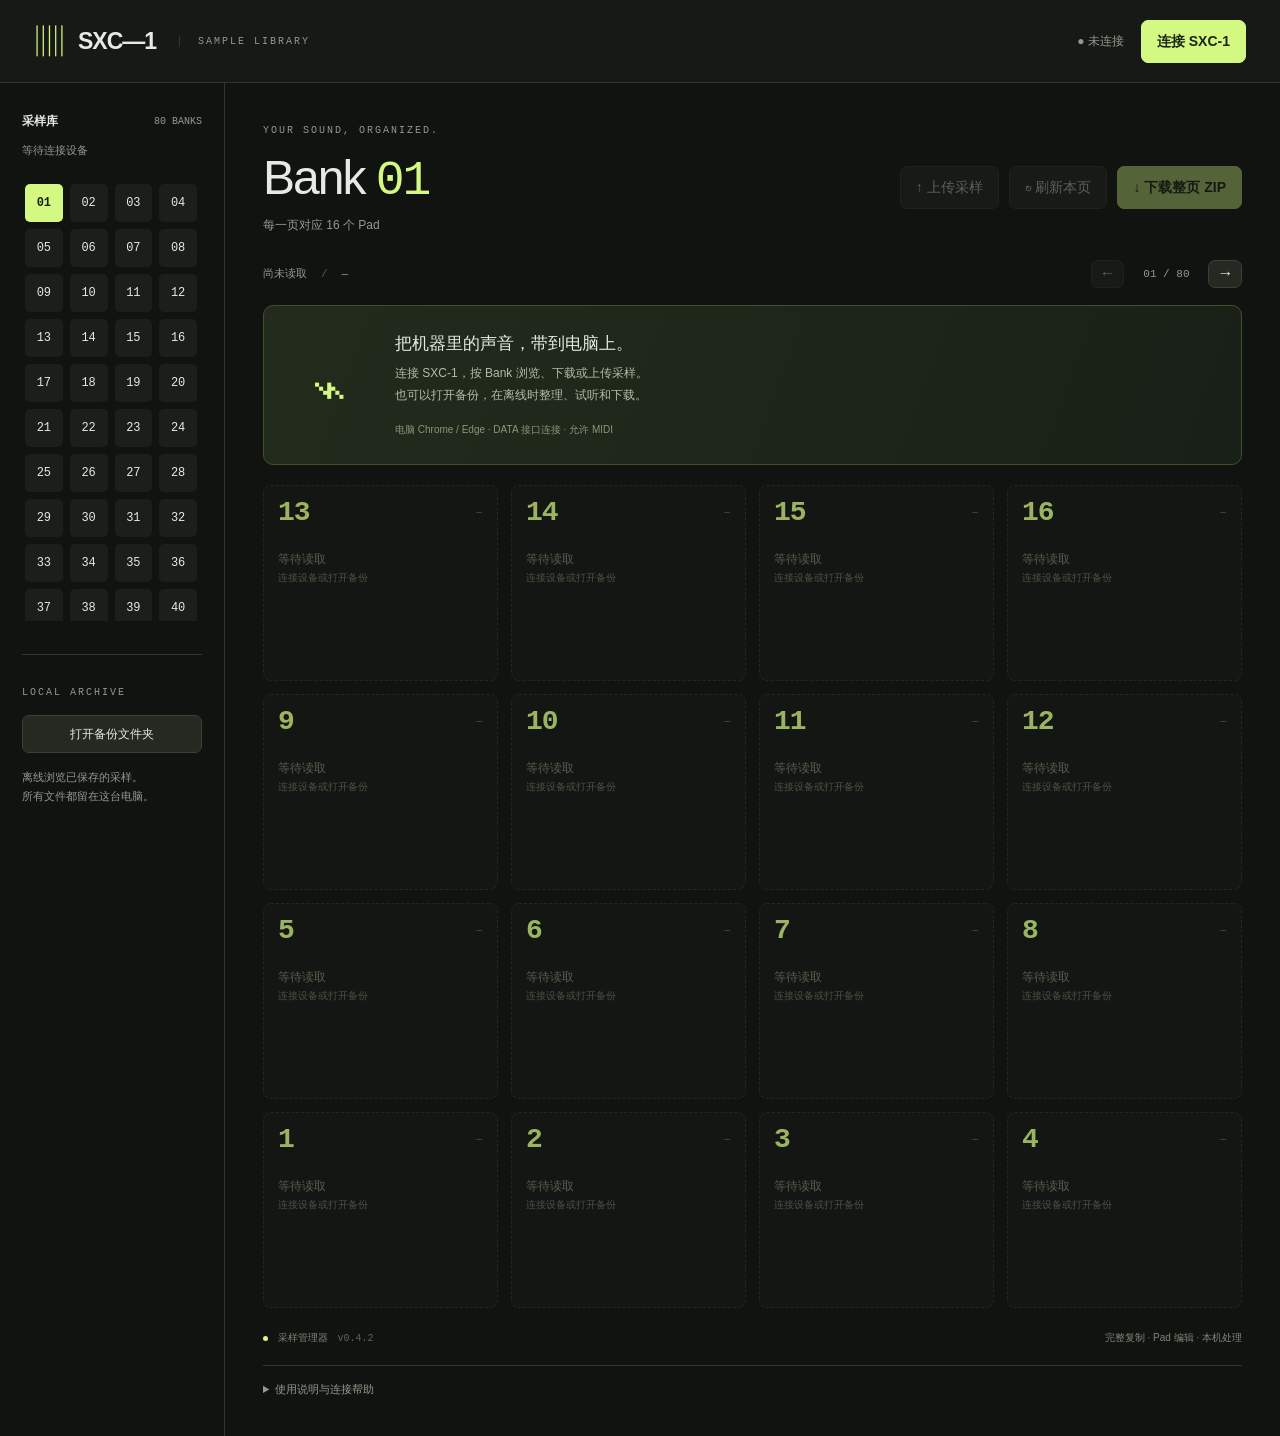
==== index.html @ 02bd3e37 "Publish pad display improvements v0.4.2" ====
<!doctype html>
<html lang="zh-CN">
<head><meta charset="utf-8"><meta name="viewport" content="width=device-width, initial-scale=1"><meta name="color-scheme" content="dark"><meta name="description" content="SXC-1 非官方网页采样管理器：浏览、下载、上传、复制采样与编辑 Pad 设置，通过 USB 直接连接，本机处理音频。"><title>SXC-1 · 采样管理器</title>
<style>:root{--bg:#111311;--panel:#1a1d19;--line:#30362d;--text:#e7eae2;--muted:#929b8b;--accent:#d4f983;--mono:ui-monospace,SFMono-Regular,Menlo,monospace}*{box-sizing:border-box}body{margin:0;background:var(--bg);color:var(--text);font:14px/1.5 -apple-system,BlinkMacSystemFont,"Helvetica Neue","PingFang SC",sans-serif}button{font:inherit;background:#242922;color:var(--text);border:1px solid #394132;border-radius:7px;padding:10px 15px;cursor:pointer;white-space:nowrap;transition:background .15s,border-color .15s}button:hover:not(:disabled){background:#343d2d;border-color:#7d9366}button:disabled{opacity:.35;cursor:not-allowed}button:focus-visible,summary:focus-visible{outline:2px solid var(--accent);outline-offset:4px}.primary{background:var(--accent);border-color:var(--accent);color:#1b2513;font-weight:650}.primary:hover:not(:disabled){background:#e1ffad;border-color:#e1ffad}[hidden]{display:none!important}.topbar{height:83px;display:flex;align-items:center;justify-content:space-between;padding:0 34px;border-bottom:1px solid var(--line);background:#161915}.brand{display:flex;gap:13px;align-items:center}.brand strong{font-size:23px;letter-spacing:-1px}.logo{color:var(--accent);font-size:31px;line-height:1}.brand-sub{font:10px var(--mono);letter-spacing:2px;color:var(--muted);border-left:1px solid var(--line);padding-left:18px;margin-left:10px}.top-actions{display:flex;align-items:center;gap:12px}.connection{font-size:12px;color:var(--muted);padding-right:5px}.connection.online{color:var(--accent)}.layout{display:grid;grid-template-columns:225px minmax(0,1fr);max-width:1600px;margin:auto}aside{min-width:0;border-right:1px solid var(--line);padding:29px 22px;min-height:calc(100vh - 83px);display:flex;flex-direction:column}.sidebar-head{display:flex;justify-content:space-between;font-size:12px;font-weight:600}.muted{color:var(--muted);font:10px var(--mono);line-height:20px}.source-tag{color:var(--muted);font-size:11px;margin:10px 0 22px;overflow-wrap:anywhere}nav{display:grid;grid-template-columns:repeat(4,1fr);gap:7px;max-height:440px;overflow:auto;align-content:start;padding:3px 5px 8px 3px;scrollbar-width:thin;scrollbar-color:#46513c transparent}nav button{font:12px var(--mono);border-color:transparent;background:#1b1e19;padding:11px 0;border-radius:5px}nav button[aria-current="page"]{background:var(--accent);color:#192210;font-weight:700}nav button.loaded:not([aria-current="page"]){border-color:#546840}.local-panel{margin-top:33px;padding-top:25px;border-top:1px solid var(--line)}.eyebrow{font:10px var(--mono);letter-spacing:2px;color:var(--muted)}.local-panel button{width:100%;margin-top:14px;font-size:12px;padding:9px 6px}.local-panel p{font-size:11px;color:var(--muted);line-height:1.8;margin:15px 0 0}main{padding:35px 38px 24px;min-width:0}.heading{display:flex;justify-content:space-between;align-items:center;gap:16px}h1{font-size:48px;font-weight:400;letter-spacing:-2px;line-height:1.1;margin:13px 0 8px}h1 em{color:var(--accent);font-style:normal;font-family:var(--mono);font-weight:300}.heading p{color:var(--muted);font-size:12px;margin:0}.bank-actions{display:flex;gap:10px;padding-top:24px}.page-bar{display:flex;align-items:center;justify-content:space-between;margin:26px 0 17px;font:11px var(--mono);color:var(--muted)}.divider{margin:0 14px;color:#525c4a}.pager{display:flex;align-items:center;gap:12px}.pager button{padding:4px 11px;font-size:16px}.pager span{min-width:60px;text-align:center}.welcome{display:flex;align-items:center;gap:24px;padding:25px 27px;background:linear-gradient(110deg,#232b1d,#192017);border:1px solid #3e4f2c;border-radius:10px;margin:0 0 20px}.welcome-icon{font-size:65px;color:var(--accent);font-weight:200;width:80px;text-align:center}.welcome h2{font-size:17px;font-weight:550;margin:0 0 7px}.welcome p{font-size:12px;color:#b2bda5;margin:0 0 12px;line-height:1.8}.welcome span{font-size:10px;color:#879776}.pads{display:grid;grid-template-columns:repeat(4,minmax(0,1fr));gap:13px}.pad{background:var(--panel);border:1px solid var(--line);border-radius:8px;padding:13px 14px 11px;min-height:154px;position:relative;overflow:hidden}.pad:hover:not(.empty){background:#20251d}.pad.playing{box-shadow:inset 0 0 0 1px var(--pad-color,var(--accent))}.pad-top{display:flex;justify-content:space-between;align-items:center}.pad-number{font:800 28px/1 var(--mono);color:var(--accent);letter-spacing:-1px}.pad-type{font:9px var(--mono);letter-spacing:1px;color:#748368}.pad h2{font:14px var(--mono);margin:11px 0 3px;font-weight:500}.pad p{font:10px var(--mono);color:var(--muted);margin:0}.pad canvas{display:block;width:100%;height:26px;margin:9px 0 7px}.pad-actions{display:flex;gap:7px;margin-top:7px}.pad-actions button{font-size:11px;padding:5px 0;flex:1;background:#252d20;border-color:#394331}.pad-actions .download{color:var(--accent)}.pad.empty{background:#151813;border-style:dashed;border-color:#2a3026;opacity:.7}.empty h2{font:12px -apple-system,sans-serif;color:#738068;margin-top:24px}.empty .pad-number{color:#64715a}.empty p{font:10px -apple-system,sans-serif;color:#626e59}.progress-panel{border:1px solid #566e35;border-radius:7px;padding:13px 15px;margin-bottom:18px;background:#202a18}.progress-panel>div{display:flex;align-items:center;justify-content:space-between;gap:12px}.progress-panel button{padding:4px 10px;font-size:11px}.progress-panel span{font-size:12px;color:#d0e7b2}progress{width:100%;height:4px;border:0;display:block;margin-top:12px;accent-color:var(--accent)}progress::-webkit-progress-bar{background:#394330;border-radius:4px}progress::-webkit-progress-value{background:var(--accent);border-radius:4px}#notice{font-size:12px;padding:12px 16px;border:1px solid #435036;background:#1f2719;border-radius:7px;margin:0 0 16px;overflow-wrap:anywhere}#notice.error{color:#ffd3bc;background:#33251e;border-color:#684530}footer{display:flex;justify-content:space-between;gap:10px;color:#7c8872;font-size:10px;padding:22px 0 20px}footer small{font:10px var(--mono);color:#59654f;padding-left:7px}.dot{display:inline-block;width:5px;height:5px;border-radius:50%;background:var(--accent);margin-right:7px}.help{border-top:1px solid var(--line);font-size:11px;color:var(--muted);padding:15px 0}.help summary{cursor:pointer;width:max-content}.help div{max-width:760px;line-height:1.9;margin-top:16px}.help p{margin:9px 0}@media(min-width:1400px){.pad{min-height:180px}.pad canvas{height:42px}}@media(max-width:1050px){.layout{grid-template-columns:180px minmax(0,1fr)}aside{padding:26px 14px}main{padding:28px 23px}.pads{gap:10px}.pad{padding:12px 10px}.bank-actions{flex-direction:column}.topbar{padding:0 24px}.brand-sub{display:none}}@media(max-width:760px){.layout{grid-template-columns:minmax(0,1fr)}aside{min-height:0;border-right:0;border-bottom:1px solid var(--line);padding:14px 18px}.sidebar-head,.source-tag,.local-panel .eyebrow,.local-panel p{display:none}nav{display:flex;max-height:none;overflow:auto;gap:6px;padding:3px 2px 7px}nav button{min-width:37px;padding:9px 0}.local-panel{border:0;display:flex;gap:8px;padding:0;margin:4px 0 0}.local-panel button{width:auto;margin:0;padding:6px 12px}.topbar{height:70px;padding:0 18px}.brand strong{font-size:20px}.logo{display:none}.connection{max-width:125px;overflow:hidden;text-overflow:ellipsis;white-space:nowrap;font-size:10px}.top-actions{gap:5px}.top-actions button{font-size:11px;padding:8px 10px}main{padding:24px 18px}.heading{align-items:flex-end}h1{font-size:39px}.eyebrow{font-size:8px}.bank-actions button{font-size:11px;padding:8px 12px}.page-bar{margin-top:23px}.pads{grid-template-columns:repeat(2,minmax(0,1fr));gap:10px}.pad{min-height:152px}.welcome{padding:20px 18px;gap:12px}.welcome-icon{display:none}.welcome h2{font-size:15px}.welcome span{font-size:9px}footer{flex-direction:column;gap:5px}}
dialog{width:min(570px,calc(100vw - 28px));max-height:90vh;overflow:auto;border:1px solid #586d42;border-radius:14px;background:#191e16;color:var(--text);padding:27px;box-shadow:0 24px 100px #0009}dialog::backdrop{background:#000b;backdrop-filter:blur(4px)}.dialog-head{display:flex;justify-content:space-between;align-items:center}.dialog-head h2{font-size:25px;font-weight:500;margin:8px 0 0}.dialog-head button{padding:6px 12px}.dialog-intro{color:var(--muted);font-size:13px;margin:14px 0 24px}.field-label{display:block;font-size:12px;color:var(--muted);margin-bottom:8px}select{width:100%;padding:11px;border:1px solid #45543a;border-radius:7px;background:#232b1d;color:var(--text);font:inherit}.file-picker{display:block;border:1px dashed #617b45;border-radius:9px;padding:20px;margin-top:19px;background:#222c1b}.file-picker strong{display:block;font-size:15px;color:var(--accent)}.file-picker span{display:block;font-size:11px;color:var(--muted);margin:5px 0 14px}.file-picker input{max-width:100%;font-size:12px}input::file-selector-button{padding:8px 11px;background:#354328;color:var(--text);border:1px solid #5b7043;border-radius:5px;margin-right:10px}#uploadFilename{font-size:14px;overflow-wrap:anywhere;margin:20px 0 4px}#uploadFormat,.conversion{color:var(--muted);font-size:11px;line-height:1.9}#uploadWave{width:100%;height:45px;margin:7px 0}#uploadAudio{width:100%;height:36px}.dialog-actions{display:flex;justify-content:space-between;gap:12px;margin-top:20px}.dialog-actions button{font-size:12px}#uploadMessage{font-size:12px;color:#b5c7a4;min-height:20px}#uploadMessage.error{color:#ffd3bc}.receipt{display:flex;align-items:center;justify-content:space-between;gap:12px;padding:10px 14px;margin-bottom:16px;border:1px solid var(--line);border-radius:7px;font-size:11px;color:var(--muted)}.receipt button{font-size:11px;padding:5px 10px}.pad.empty:has(.pad-actions){opacity:1}.empty .pad-actions{margin-top:18px}@media(max-width:1050px){.bank-actions{padding-top:0;gap:6px}}@media(max-width:480px){dialog{padding:20px}.dialog-head h2{font-size:22px}.dialog-actions{flex-direction:column}.receipt{align-items:flex-start;flex-direction:column}}

.pads.dragging .pad[data-droppable="true"]{border-color:#607d3e;background:#202b18}.pad.drop-target{border:2px solid var(--accent)!important;background:#344923!important;box-shadow:0 0 0 3px #d4f98320}.pad.drop-target h2,.pad.drop-target p{color:var(--accent)}

.pad-board{overflow-x:auto;padding:3px;margin:-3px}.pads{grid-template-columns:repeat(4,minmax(0,1fr))}@media(max-width:760px){.pads{min-width:580px}}
/* v0.4: Pad clipboard and sound editor. */
.pad{min-height:196px}.pad:not(.empty){border:3px solid var(--pad-color,var(--line))}.pad .pad-number{color:var(--pad-color,var(--accent))}.pad-tools{margin-top:6px}.pad-tools button{background:#1c2119;font-size:10px}.pad-setting{margin-top:8px!important;color:#a0ad91!important}.pad .paste{background:#d4f983;color:#1b2513;border-color:#d4f983;font-weight:600}
.clipboard-bar{display:flex;align-items:center;justify-content:space-between;gap:16px;margin:0 0 16px;padding:15px 18px;border:1px solid #6b8544;border-radius:8px;background:#202b18}.clipboard-bar>div{display:flex;flex-direction:column;gap:4px}.clipboard-bar strong{font-size:14px;font-weight:500}.clipboard-bar #clipboardDetail{font-size:11px;color:#a4b497}.clipboard-bar button{font-size:11px;padding:7px 12px}
#editDialog{width:min(700px,calc(100vw - 28px));padding:28px 30px}#editDialog .dialog-intro{margin-bottom:22px}.edit-grid{display:grid;grid-template-columns:1fr 1fr;gap:22px 26px}.edit-field>label,.color-field legend{display:block;font-size:13px;font-weight:600;margin-bottom:10px}.edit-field label span,.color-field legend span{font-size:11px;font-weight:400;color:var(--muted);margin-left:7px}.range-pair{display:flex;gap:12px;align-items:center}.range-pair input[type=range]{min-width:0;flex:1;accent-color:var(--accent);cursor:pointer}.edit-field input[type=number]{width:80px;padding:10px 8px;background:#222b1d;border:1px solid #47563d;border-radius:6px;color:var(--text);font:14px var(--mono);text-align:center}.edit-field>small,.playback-fields small{display:block;font-size:10px;color:var(--muted);margin-top:7px;line-height:1.7}.color-field{grid-column:1/-1;border:0;padding:0;margin:0;min-width:0}.color-options{display:grid;grid-template-columns:repeat(4,1fr);gap:8px}.color-option{display:flex;align-items:center;gap:8px;font-size:11px;padding:10px 8px;border:1px solid #394431;border-radius:7px;cursor:pointer;background:#1f261a}.color-option:has(input:checked){border-color:var(--accent);background:#2b3820}.color-option input{position:absolute;opacity:0;width:1px;height:1px}.color-option:has(input:focus-visible){outline:2px solid var(--accent);outline-offset:3px}.color-option i{display:inline-block;width:14px;height:14px;border-radius:50%;background:var(--swatch);box-shadow:0 0 10px color-mix(in srgb,var(--swatch) 20%,transparent)}.playback-fields{display:flex;flex-direction:column;gap:12px}.playback-fields>label{display:flex;align-items:flex-start;gap:10px;font-size:12px;cursor:pointer}.playback-fields input{accent-color:var(--accent);margin-top:3px;width:16px;height:16px}.playback-fields small{margin-top:2px}.edit-footnote{font-size:10px;line-height:1.8;color:var(--muted);border-top:1px solid var(--line);padding-top:16px;margin:22px 0 0}#editMessage{font-size:12px;color:#b8d698;min-height:20px;margin-bottom:0}#editMessage.error{color:#ffd3bc}.edit-grid input:disabled,.edit-grid select:disabled,.color-option:has(input:disabled){opacity:.5;cursor:wait}
@media(max-width:560px){#editDialog{padding:22px 18px}.edit-grid{grid-template-columns:1fr;gap:18px}.color-options{grid-template-columns:repeat(2,1fr)}.clipboard-bar{align-items:flex-start}.range-pair input[type=range]{min-width:90px}.edit-footnote{margin-top:16px}}
</style></head>
<body>
<header class="topbar"><div class="brand"><span class="logo" aria-hidden="true">▥</span><strong>SXC—1</strong><span class="brand-sub">SAMPLE LIBRARY</span></div><div class="top-actions"><span id="connection" class="connection">● 未连接</span><button id="connect" class="primary">连接 SXC-1</button><button id="disconnect" hidden>断开</button></div></header>
<div class="layout">
<aside><div class="sidebar-head"><span>采样库</span><span id="bankCount" class="muted">80 BANKS</span></div><div class="source-tag" id="sourceTag">等待连接设备</div><nav id="banks" aria-label="选择 Bank"></nav><div class="local-panel"><span class="eyebrow">LOCAL ARCHIVE</span><button id="saved" hidden>查看已保存备份 ↗</button><button id="folder">打开备份文件夹</button><input id="folderInput" type="file" webkitdirectory multiple hidden><p>离线浏览已保存的采样。<br>所有文件都留在这台电脑。</p></div></aside>
<main>
<div class="heading"><div><span class="eyebrow">YOUR SOUND, ORGANIZED.</span><h1 id="bankTitle">Bank <em>01</em></h1><p id="bankSubtitle">每一页对应 16 个 Pad</p></div><div class="bank-actions"><button id="uploadOpen" disabled>↑ 上传采样</button><button id="refresh" disabled>↻ 刷新本页</button><button id="downloadBank" class="primary" disabled>↓ 下载整页 ZIP</button></div></div>
<div class="page-bar"><div><span id="sampleCount">尚未读取</span><span class="divider">/</span><span id="bankSize">—</span></div><div class="pager"><button id="prev" aria-label="上一页" disabled>←</button><span id="pageNumber">01 / 80</span><button id="next" aria-label="下一页">→</button></div></div>
<div id="welcome" class="welcome"><div class="welcome-icon" aria-hidden="true">⌁</div><div><h2>把机器里的声音，带到电脑上。</h2><p>连接 SXC-1，按 Bank 浏览、下载或上传采样。<br>也可以打开备份，在离线时整理、试听和下载。</p><span>电脑 Chrome / Edge · DATA 接口连接 · 允许 MIDI</span></div></div>
<div id="progressPanel" class="progress-panel" hidden><div><span id="progressText" role="status" aria-live="polite">准备读取…</span><button id="cancel">取消</button></div><progress id="progress" value="0" max="100" aria-label="传输进度"></progress></div>
<p id="notice" role="status" aria-live="polite" hidden></p>
<div id="uploadReceipt" class="receipt" hidden><span id="receiptText"></span><button id="receiptDownload">下载上传记录</button></div>
<div id="clipboardBar" class="clipboard-bar" hidden><div><span class="eyebrow">PAD CLIPBOARD</span><strong id="clipboardTitle"></strong><span id="clipboardDetail"></span></div><button id="clearClipboard">清空复制</button></div>
<div id="editReceipt" class="receipt" hidden><span id="editReceiptText"></span><button id="editReceiptDownload">下载编辑记录</button></div>
<div class="pad-board"><section id="pads" class="pads" aria-label="采样列表，Pad 1 在左下"></section></div>
<footer><span><i class="dot"></i> 采样管理器 <small>v0.4.2</small></span><span>完整复制 · Pad 编辑 · 本机处理</span></footer>
<details class="help"><summary>使用说明与连接帮助</summary><div><p>使用机器的 DATA 接口连接电脑，在 Chrome 或 Edge 中打开本页，点击“连接 SXC-1”，允许 MIDI / SysEx 访问。连接期间请退出官方 App 或其他读取 SXC-1 的程序。</p><p>每页对应一个 Bank，连接时打开机器当前 Bank，网页翻页时机器同步切换。将一个 WAV 拖到空 Pad 会直接检查、转换并上传；已有采样的 Pad 不接受拖入。点击“试听”会先读取该采样，再由电脑播放；WAV 下载保留机器上的原始文件。整页 ZIP 包含该 Bank 的全部文件、Pad 设置和校验清单。空 Pad 不会生成占位音频。</p><p>选择“打开备份文件夹”时，请选择包含 manifest.json 和 Bank01 等目录的备份根目录，或解压后的整页 ZIP 文件夹。选择的文件只在本页读取。</p><p>读取失败或取消后，重新连接设备即可继续。下载期间不要更改机器上的采样。网页单个文件上限 256 MB，整页上限 512 MB。上传支持 60 秒以内的单/双声道 WAV（PCM 8/16/24/32-bit、Float 32-bit），在本机转换为 48 kHz / 16-bit 双声道。只开放空 Pad；以单次播放、音量 100% 加载，不保留源文件的循环点等设置。上传期间请勿操作机器或同时连接官方 App。</p><p>有采样的 Pad 可点击“复制”，再到同一或其他 Bank 的空 Pad 点击“粘贴”。复制原始 WAV、波形、起止点、Pad 设置及同名前缀的附属文件，不重新编码；不包含 Pattern。每个复制文件最大 64 MB。“Edit 编辑”支持 Level、Pitch、Group、LED 颜色、Pan、One Shot、Loop、BPM；保存后核对实时参数和机器保存文件。编辑记录保留修改前后的设置。</p><p>在线版直接通过 HTTPS 地址使用；本地版可通过 localhost 服务或附带的启动器打开。网页试听播放原始 WAV，不模拟机器的播放参数。音频在本机处理，不上传到网站服务器；浏览器本地保留最近一次上传和编辑记录。离开页面会清空临时缓存和复制剪贴板，已下载的文件仍在电脑上。</p><p>非官方工具，与 CASIO 无隶属关系。已在 macOS / Chrome / 固件 1.4.1 上完成实机验证。</p></div></details>
</main></div>
<audio id="player" hidden></audio>
<dialog id="uploadDialog" aria-labelledby="uploadTitle">
<div class="dialog-head"><div><span class="eyebrow">FROM YOUR COMPUTER</span><h2 id="uploadTitle">上传采样</h2></div><button id="uploadClose" aria-label="关闭上传窗口">✕</button></div>
<p class="dialog-intro">选择电脑里的 WAV，试听后放入一个空 Pad。</p>
<label class="field-label" for="uploadTarget">目标 Pad</label><select id="uploadTarget"></select>
<label class="file-picker" for="uploadInput"><strong>选择 WAV 文件</strong><span>最长 60 秒 · 最大 64 MB · 单声道或双声道</span><input id="uploadInput" type="file" accept=".wav,audio/wav,audio/x-wav"></label>
<div id="uploadPreview" hidden><h3 id="uploadFilename"></h3><p id="uploadFormat"></p><canvas id="uploadWave" aria-label="待上传采样波形"></canvas><audio id="uploadAudio" controls preload="metadata"></audio><p class="conversion">上传格式：48 kHz / 16-bit · 双声道<br>播放设置：单次播放 · 音量 100%<br>包含机器屏幕所需的波形预览</p></div>
<p id="uploadMessage" role="status" aria-live="polite">文件只在这台电脑处理。</p>
<div class="dialog-actions"><button id="uploadConverted" disabled>下载转换后的 WAV</button><button id="uploadSubmit" class="primary" disabled>上传到空 Pad</button></div>
</dialog>
<dialog id="editDialog" aria-labelledby="editTitle">
<form id="editForm">
<div class="dialog-head"><div><span class="eyebrow">SOUND EDIT</span><h2 id="editTitle">编辑 Pad</h2></div><button type="button" id="editClose" aria-label="关闭编辑窗口">✕</button></div>
<p class="dialog-intro" id="editDescription">调整播放方式与 Pad 设置，点击保存后写入机器。</p>
<div class="edit-grid">
<div class="edit-field"><label for="editLevel">Level <span>音量 · %</span></label><div class="range-pair"><input id="editLevelRange" type="range" min="0" max="100" step="1" aria-label="Level 音量滑块"><input id="editLevel" type="number" min="0" max="100" step="1" required></div></div>
<div class="edit-field"><label for="editPitch">Pitch <span>音高 · 半音</span></label><div class="range-pair"><input id="editPitchRange" type="range" min="-24" max="24" step="1" aria-label="Pitch 音高滑块"><input id="editPitch" type="number" min="-24" max="24" step="1" required></div></div>
<div class="edit-field"><label for="editGroup">Group <span>截音组</span></label><select id="editGroup"></select></div>
<div class="edit-field"><label for="editPan">Pan <span>声像 · 左 − / 右 +</span></label><div class="range-pair"><input id="editPanRange" type="range" min="-25" max="25" step="1" aria-label="Pan 声像滑块"><input id="editPan" type="number" min="-25" max="25" step="1" required></div></div>
<fieldset class="color-field"><legend>LED Color <span>Pad 灯光颜色</span></legend><div id="editColors" class="color-options"></div></fieldset>
<div class="edit-field"><label for="editBpm">BPM <span>采样原速</span></label><input id="editBpm" type="number" min="0" max="200" step="1" required><small>0：不参与 Beat Sync；或填 50–200。</small></div>
<div class="playback-fields"><label><input id="editOneshot" type="checkbox"><span>One Shot<small>开启：触发后完整播放；关闭：按住发声。</small></span></label><label><input id="editLoop" type="checkbox"><span>Loop<small>循环播放</small></span></label></div>
</div>
<p class="edit-footnote">Pitch 同时改变播放速度。相同 Group 的声音会互相截断。起止点设置保留，本版暂不编辑。</p>
<p id="editMessage" role="status" aria-live="polite"></p>
<div class="dialog-actions"><button type="button" id="editCancel">取消</button><button type="submit" id="editSave" class="primary">保存到机器</button></div>
</form>
</dialog>
<script>'use strict';
const SXC = (() => {
  const te=new TextEncoder(), td=new TextDecoder('utf-8',{fatal:true});
  const concat=(...a)=>{let r=new Uint8Array(a.reduce((n,b)=>n+b.length,0)),p=0; for(const b of a){r.set(b,p);p+=b.length} return r};
  function crc16(a,init=0){let c=init;for(const b of a){c^=b<<8;for(let i=0;i<8;i++)c=((c<<1)^((c&32768)?0x1021:0))&65535}return c}
  const table=Uint32Array.from({length:256},(_,n)=>{for(let k=0;k<8;k++)n=n&1?0xedb88320^(n>>>1):n>>>1;return n>>>0});
  function crc32(a){let c=0xffffffff;for(const b of a)c=table[(c^b)&255]^(c>>>8);return (c^0xffffffff)>>>0}
  function pack(a){const p=(7-a.length%7)%7,r=new Uint8Array((a.length+p)/7*8+3);for(let i=0,j=0;i<a.length;i+=7,j+=8){for(let k=0;k<7;k++){let b=a[i+k]||0;r[j+k]=b&127;r[j+7]|=(b>>>7)<<(6-k)}}let c=crc16(a);r.set([p|((c>>>14)<<5),(c>>>7)&127,c&127],r.length-3);return r}
  function unpack(a){if(a.length<3||(a.length-3)%8||a.some(b=>b>127))throw Error('通信数据长度错误');const tag=a[a.length-3],pad=tag&7,n=(a.length-3)/8*7-pad;if(pad===7||n<0)throw Error('通信填充错误');const r=new Uint8Array(n);for(let i=0,j=0;i<a.length-3;i+=8,j+=7)for(let k=0;k<7&&j+k<n;k++)r[j+k]=a[i+k]|(((a[i+7]>>>(6-k))&1)<<7);if(crc16(r,tag&8?65535:0)!==(((tag>>>5)&3)<<14|a[a.length-2]<<7|a[a.length-1]))throw Error('分片校验失败，请重新读取');return r}
  function str(s){if(s.includes('\0'))throw Error('文件名无效');return concat(Uint8Array.of(2),te.encode(s),Uint8Array.of(0))}
  function uint(n){const b=new Uint8Array(5);b[0]=1;new DataView(b.buffer).setUint32(1,n,true);return b}
  function fields(a){let p=0,r=[];while(p<a.length){let t=a[p++];if(t===1){if(p+4>a.length)throw Error('整数不完整');r.push(new DataView(a.buffer,a.byteOffset+p,4).getUint32(0,true));p+=4}else if(t===2){let q=a.indexOf(0,p);if(q<0)throw Error('字符串不完整');r.push(td.decode(a.subarray(p,q)));p=q+1}else if(t===3){if(p+3>a.length)throw Error('字段不完整');let n=a[p]|a[p+1]<<8|a[p+2]<<16;p+=3;if(p+n>a.length)throw Error('字段长度不符');r.push(a.slice(p,p+n));p+=n}else throw Error('未知字段类型')}return r}
  const PAD_RANGES={0:[0,1],1:[0,1],2:[15,63],3:[0,100],4:[0,16],7:[0,7],8:[0,200],9:[0,50]};
  function validPadValue(index,value){const range=PAD_RANGES[index];return Number.isInteger(value)&&!!range&&value>=range[0]&&value<=range[1]&&(index!==8||value===0||value>=50)}
  function request(cmd,data=new Uint8Array()){
    if(![0,7,8,9,10,11,15,27,28,31].includes(cmd))throw Error('命令未开放');
    if(cmd===28){
      if(data.length!==12||data[0]!==3||data[1]!==8||data[2]||data[3])throw Error('参数控制数据无效');
      const v=new DataView(data.buffer,data.byteOffset+4,8),id=v.getUint32(0,true),value=v.getUint32(4,true);
      const bank=(id>=0x03000000&&id<=0x03000003&&value<80)||(id===0x03000013&&value<4);
      const sound=(id&0xff00ff00)===0x04000000&&((id>>>16)&255)<64&&validPadValue(id&255,value);
      if(!bank&&!sound)throw Error('仅开放 Bank 选择和已验证的 Pad 参数');
    }
    return concat(Uint8Array.of(240,68,48,1,1,cmd),data.length?pack(data):data,Uint8Array.of(247));
  }
  function decode(a){if(a.length<6||a[0]!==240||a[1]!==68||a[2]!==48||a[3]!==2||a.at(-1)!==247||a.subarray(1,-1).some(x=>x>127))throw Error('设备响应无效');let k=a[4];if(k===0||k===5){if(a.length!==6)throw Error('控制帧无效');return {kind:k,code:null,data:new Uint8Array()}}if(a.length<7)throw Error('设备响应不完整');return {kind:k,code:a[5],data:a.length>7?unpack(a.subarray(6,-1)):new Uint8Array()}}
  const sleep=ms=>new Promise(r=>setTimeout(r,ms));
  const stageDir=p=>/^\/app\/sxcup-[0-9a-f]{24}$/.test(p);
  const stageFile=p=>/^\/app\/sxcup-[0-9a-f]{24}\/(0[1-9]|1[0-6])\.[A-Za-z0-9][A-Za-z0-9_.-]{0,80}$/.test(p)&&!p.includes('..');
  const safePath=p=>{if((!/^\/(bank\d{2}\/[^/\\\0]+|app\/SoundBankName\.txt|sampler\.db)$/.test(p)&&!stageFile(p))||p.includes('..'))throw Error('读取路径无效');return p};
  class Midi {
    constructor(){this.q=[];this.pending=null;this.dead=false;this.lastRead=0}
    async connect(){
      if(!navigator.requestMIDIAccess)throw Error('此浏览器不能连接 MIDI。请使用 Chrome 或 Edge 打开本页；也可以查看本地备份。');
      if(!globalThis.isSecureContext)throw Error('连接设备需要 HTTPS 网页或 localhost 本地服务，请使用在线版的 HTTPS 地址，或通过本地启动器打开。');
      this.access=await new Promise((resolve,reject)=>{const timer=setTimeout(()=>{this.permissionReject=null;reject(Error('等待 MIDI 权限超时。请用 Chrome 或 Edge 重试，并允许设备访问。'))},45000);this.permissionReject=e=>{clearTimeout(timer);this.permissionReject=null;reject(e)};navigator.requestMIDIAccess({sysex:true}).then(a=>{clearTimeout(timer);this.permissionReject=null;if(this.dead){reject(Error('读取已取消'));return}resolve(a)},e=>{clearTimeout(timer);this.permissionReject=null;reject(Error('未获得 MIDI 访问权限。请在浏览器中允许本页访问设备后重试。'))})});
      if(!this.access.sysexEnabled)throw Error('需要允许 MIDI / SysEx 访问才能读取采样。');
      let ins=[...this.access.inputs.values()].filter(p=>p.state==='connected'&&p.name==='SXC-1'),outs=[...this.access.outputs.values()].filter(p=>p.state==='connected'&&p.name==='SXC-1');
      if(ins.length!==1||outs.length!==1)throw Error(ins.length>1||outs.length>1?'检测到多台 SXC-1，请只连接一台。':'没有找到 SXC-1。请正常开机，并将 DATA 接口连接到电脑。');
      this.input=ins[0];this.output=outs[0];
      await this.input.open();await this.output.open();
      this.input.onmidimessage=e=>{const a=new Uint8Array(e.data);if(a[0]!==240||a[1]!==68||a[2]!==48||a[3]!==2)return;try{const m=decode(a);if(this.pending){const p=this.pending;this.pending=null;clearTimeout(p.timer);p.resolve(m)}else{if(this.q.length>64)throw Error('设备响应积压');this.q.push(m)}}catch(e){this.fail(e)}};
      this.access.onstatechange=()=>{if(this.input.state!=='connected'||this.output.state!=='connected'){this.fail(Error('设备连接已断开，请重新连接。'));if(this.onDisconnect)this.onDisconnect()}};
      const m=await this.command(0);return JSON.parse(fields(m)[0]);
    }
    fail(e){this.dead=true;this.error=e;if(this.permissionReject)this.permissionReject(e);if(this.pending){clearTimeout(this.pending.timer);this.pending.reject(e);this.pending=null}}
    send(a){if(this.dead)throw this.error||Error('连接已关闭');this.output.send(a)}
    receive(){if(this.dead)return Promise.reject(this.error||Error('连接已关闭'));if(this.q.length)return Promise.resolve(this.q.shift());if(this.pending)return Promise.reject(Error('请等待当前读取结束'));return new Promise((resolve,reject)=>{this.pending={resolve,reject,timer:setTimeout(()=>{this.pending=null;reject(Error('设备响应超时，请重新连接后重试。'))},8000)}})}
    async command(c,p){await sleep(Math.max(0,150-(Date.now()-this.lastRead)));this.send(request(c,p));const m=await this.receive();if(m.kind!==2)throw Error('设备响应顺序错误');if(m.code)throw Object.assign(Error(`设备操作失败（${m.code}）`),{status:m.code});return m.data}
    async readConfigs(id,count){
      if(!Number.isInteger(id)||!Number.isInteger(count)||count<1||count>64)throw Error('参数读取范围无效');
      const f=fields(await this.command(27,concat(uint(id),uint(count))));
      if(f.length!==1||!(f[0] instanceof Uint8Array)||f[0].length!==count*4)throw Error('机器参数不完整');
      const v=new DataView(f[0].buffer,f[0].byteOffset,f[0].byteLength);return Array.from({length:count},(_,i)=>v.getUint32(i*4,true));
    }
    async bankState(){
      const active=(await this.readConfigs(0x03000013,1))[0],mapping=await this.readConfigs(0x03000000,4);
      if(active>3||mapping.some(n=>n>79&&n!==0xffffffff))throw Error('机器 Bank 状态无效');
      return {active,mapping,bank:mapping[active]===0xffffffff?null:mapping[active]+1};
    }
    async setConfig(id,value){
      if(!Number.isInteger(id)||!Number.isInteger(value)||value<0||value>0xffffffff)throw Error('参数值无效');
      const b=new Uint8Array(12);b.set([3,8,0,0]);const v=new DataView(b.buffer);v.setUint32(4,id,true);v.setUint32(8,value,true);await this.command(28,b);this.lastRead=Date.now();
    }
    async setBankParam(id,value){if(!((id>=0x03000000&&id<=0x03000003)||id===0x03000013))throw Error('仅开放 Bank 选择参数');await this.setConfig(id,value)}
    async setPadParam(logical,index,value){
      if(!Number.isInteger(logical)||logical<0||logical>=64||!Number.isInteger(index)||!validPadValue(index,value))throw Error('Pad 参数值无效');
      await this.setConfig(0x04000000+logical*65536+index,value);
    }
    async selectBank(bank){
      if(!Number.isInteger(bank)||bank<1||bank>80)throw Error('Bank 编号无效');const before=await this.bankState();
      if(before.bank===bank)return before;
      // Reuse an already loaded A/B/C/D slot; otherwise remap only the active slot.
      const loaded=before.mapping.indexOf(bank-1);
      if(loaded>=0)await this.setBankParam(0x03000013,loaded);
      else await this.setBankParam(0x03000000+before.active,bank-1);
      const after=await this.bankState();if(after.bank!==bank)throw Error('机器未切换到目标 Bank，请重新连接核对');return after;
    }
    async directory(bank){if(!Number.isInteger(bank)||bank<1||bank>80)throw Error('Bank 编号无效');return this.list('/bank'+String(bank-1).padStart(2,'0'))}
    async list(path){if(!/^\/bank[0-7]\d$/.test(path)&&!stageDir(path))throw Error('目录路径无效');let r=[];for(let i=0;i<512;i++){try{const a=fields(await this.command(i?11:10,i?undefined:str(path)));if(a.length!==3||!Number.isInteger(a[0])||!Number.isInteger(a[1])||typeof a[2]!=='string')throw Error('目录数据不完整');if(a[0]&32){safePath('/bank00/'+a[2]);r.push({name:a[2],bytes:a[1]})}}catch(e){if(e.status===15)return r;throw e}}throw Error('目录条目过多，读取未完成')}
    async createStage(path){if(!stageDir(path))throw Error('临时目录无效');await this.command(9,str(path));this.lastRead=Date.now()}
    async write(path,raw,onProgress=()=>{}){
      if(!stageFile(path)||!(raw instanceof Uint8Array)||!raw.length||raw.length>64*1024*1024)throw Error('上传文件无效');
      await this.command(15,str(path));this.lastRead=Date.now();await this.command(8,concat(str(path),uint(0)));let seq=0;
      for(let p=0;p<raw.length;p+=1024){this.send(concat(Uint8Array.of(240,68,48,1,3,seq%16),pack(raw.subarray(p,p+1024)),Uint8Array.of(247)));const ack=await this.receive();if(ack.kind!==5)throw Error('上传分片未被确认，已停止');seq++;onProgress(Math.min(raw.length,p+1024),raw.length)}
      this.send(concat(Uint8Array.of(240,68,48,1,7,seq%16),pack(uint(crc32(raw))),Uint8Array.of(247)));
      const ack=await this.receive();if(ack.kind!==5)throw Error('上传结束未被确认');const end=await this.receive();if(end.kind!==2||end.code!==0)throw Error('机器未通过上传文件校验');this.lastRead=Date.now();
    }
    async register(path,bank){if(!stageDir(path)||!Number.isInteger(bank)||bank<1||bank>80)throw Error('上传目标无效');await this.command(31,concat(str(path),uint(bank-1)));this.lastRead=Date.now()}
    async read(path,expected,onProgress=()=>{}){
      safePath(path);if(!Number.isSafeInteger(expected)||expected<0||expected>256*1024*1024)throw Error('单个文件超过 256 MB，请使用原生备份工具。');
      await sleep(Math.max(0,120-(Date.now()-this.lastRead)));
      await this.command(7,concat(str(path),uint(0),uint(0)));
      const result=new Uint8Array(expected);let n=0,seq=0;
      for(;;){let m=await this.receive();if(m.kind===3){if(m.code!==seq%16||n+m.data.length>expected)throw Error('文件片段顺序或长度不符，请刷新后重试');result.set(m.data,n);n+=m.data.length;seq++;this.send(Uint8Array.of(240,68,48,1,5,247));onProgress(n,expected)}else if(m.kind===7){let f=fields(m.data),final=await this.receive();if(final.kind!==2||final.code!==0||n!==expected||f.length!==1||f[0]!==crc32(result))throw Error('整文件校验失败，未提供下载');this.lastRead=Date.now();return result}else throw Error('文件传输中断')}
    }
    async close(reset=false){if(reset&&this.output?.state==='connected'){try{this.output.send(Uint8Array.of(240,68,48,1,0,247))}catch{}}this.fail(Error('读取已取消'));if(this.access)this.access.onstatechange=null;if(this.input)this.input.onmidimessage=null;await Promise.allSettled([this.input?.close(),this.output?.close()]);this.q=[]}
  }
  function zip(entries){
    let offset=0,centralSize=0,parts=[],central=[];const seen=new Set();
    for(const {name,data} of entries){if(seen.has(name)||name.startsWith('/')||name.split('/').includes('..'))throw Error('压缩包文件名无效');seen.add(name);const n=te.encode(name);if(n.length>65535||data.length>0xffffffff)throw Error('压缩包过大');const c=crc32(data),h=new Uint8Array(30+n.length),v=new DataView(h.buffer);v.setUint32(0,0x04034b50,true);v.setUint16(4,20,true);v.setUint16(6,0x800,true);v.setUint16(12,33,true);v.setUint32(14,c,true);v.setUint32(18,data.length,true);v.setUint32(22,data.length,true);v.setUint16(26,n.length,true);h.set(n,30);
      const ch=new Uint8Array(46+n.length),cv=new DataView(ch.buffer);cv.setUint32(0,0x02014b50,true);cv.setUint16(4,20,true);cv.setUint16(6,20,true);cv.setUint16(8,0x800,true);cv.setUint16(14,33,true);cv.setUint32(16,c,true);cv.setUint32(20,data.length,true);cv.setUint32(24,data.length,true);cv.setUint16(28,n.length,true);cv.setUint32(42,offset,true);ch.set(n,46);central.push(ch);centralSize+=ch.length;parts.push(h,data);offset+=h.length+data.length;
    }
    if(offset+centralSize>0xffffffff||entries.length>65535)throw Error('压缩包过大');let end=new Uint8Array(22),e=new DataView(end.buffer);e.setUint32(0,0x06054b50,true);e.setUint16(8,entries.length,true);e.setUint16(10,entries.length,true);e.setUint32(12,centralSize,true);e.setUint32(16,offset,true);return new Blob([...parts,...central,end],{type:'application/zip'});
  }
  async function sha256(a){return [...new Uint8Array(await crypto.subtle.digest('SHA-256',a))].map(x=>x.toString(16).padStart(2,'0')).join('')}
  function waveInfo(a){try{let d=new DataView(a.buffer,a.byteOffset,a.byteLength);if(td.decode(a.subarray(0,4))!=='RIFF'||td.decode(a.subarray(8,12))!=='WAVE')return null;let fmt=null,data=null;for(let p=12;p+8<=a.length;){const id=td.decode(a.subarray(p,p+4)),n=d.getUint32(p+4,true);if(p+8+n>a.length)return null;if(id==='fmt '&&n>=16)fmt={format:d.getUint16(p+8,true),channels:d.getUint16(p+10,true),rate:d.getUint32(p+12,true),align:d.getUint16(p+20,true),bits:d.getUint16(p+22,true)};if(id==='data')data={start:p+8,length:n};p+=8+n+(n&1)}if(!fmt||!data||!fmt.align||!fmt.rate)return null;return {...fmt,...data,duration:data.length/fmt.align/fmt.rate}}catch{return null}}
  return {validPadValue,PAD_RANGES,concat,crc16,crc32,pack,unpack,str,uint,fields,request,decode,Midi,zip,sha256,waveInfo,te,td};
})();
if(typeof module!=='undefined')module.exports=SXC;
</script><script>'use strict';
const SXCUpload = ((S) => {
  const MAX_SECONDS=60, MAX_INPUT=64*1024*1024;
  const pad=n=>String(n).padStart(2,'0');
  function inspect(raw){
    if(!(raw instanceof Uint8Array)||raw.length<44||raw.length>MAX_INPUT)throw Error('请选择 64 MB 以内的 WAV 文件。');
    const v=new DataView(raw.buffer,raw.byteOffset,raw.byteLength),ascii=(p,n)=>String.fromCharCode(...raw.subarray(p,p+n));
    if(ascii(0,4)!=='RIFF'||ascii(8,4)!=='WAVE'||v.getUint32(4,true)+8!==raw.length)throw Error('WAV 文件不完整，或不是标准 RIFF / WAVE 格式。');
    let fmt=null,data=null,p=12;
    for(;p+8<=raw.length;){const id=ascii(p,4),n=v.getUint32(p+4,true),end=p+8+n;if(end>raw.length)throw Error('WAV 数据被截断。');
      if(id==='fmt '){if(fmt||n<16)throw Error('WAV 格式信息无效。');fmt={format:v.getUint16(p+8,true),channels:v.getUint16(p+10,true),rate:v.getUint32(p+12,true),byteRate:v.getUint32(p+16,true),align:v.getUint16(p+20,true),bits:v.getUint16(p+22,true)}}
      if(id==='data'){if(data)throw Error('暂不支持多个音频数据段。');data={start:p+8,length:n}}
      p=end+(n&1);
    }
    if(p!==raw.length||!fmt||!data)throw Error('WAV 文件结构无效。');
    if(![1,2].includes(fmt.channels))throw Error('目前支持单声道或双声道 WAV。');
    if(!((fmt.format===1&&[8,16,24,32].includes(fmt.bits))||(fmt.format===3&&fmt.bits===32)))throw Error('请选择 PCM 8/16/24/32-bit 或 Float 32-bit WAV；暂不支持压缩 WAV 和扩展格式。');
    if(fmt.rate<8000||fmt.rate>192000||fmt.align!==fmt.channels*fmt.bits/8||fmt.byteRate!==fmt.rate*fmt.align||data.length%fmt.align||!data.length)throw Error('WAV 采样率、声道或数据长度无效。');
    const frames=data.length/fmt.align,duration=frames/fmt.rate;
    if(duration>MAX_SECONDS)throw Error('首版上传限每个采样 60 秒，请先在电脑上裁剪。');
    return {...fmt,...data,frames,duration};
  }
  function decodePCM(raw,info=inspect(raw)){
    const v=new DataView(raw.buffer,raw.byteOffset,raw.byteLength),channels=Array.from({length:2},()=>new Float32Array(info.frames));
    for(let f=0;f<info.frames;f++)for(let c=0;c<info.channels;c++){
      const p=info.start+f*info.align+c*info.bits/8;let x;
      if(info.format===3)x=v.getFloat32(p,true);
      else if(info.bits===8)x=(v.getUint8(p)-128)/128;
      else if(info.bits===16)x=v.getInt16(p,true)/32768;
      else if(info.bits===24){let n=v.getUint8(p)|(v.getUint8(p+1)<<8)|(v.getUint8(p+2)<<16);if(n&0x800000)n-=0x1000000;x=n/8388608}
      else x=v.getInt32(p,true)/2147483648;
      if(!Number.isFinite(x)||x < -1||x > 1)throw Error('音频中有无效或超出满幅的数值，请先调整电平并重新导出。');
      channels[c][f]=x;if(info.channels===1)channels[1][f]=x;
    }
    return channels;
  }
  function encodePCM(channels){
    if(channels.length!==2||!channels[0].length||channels[0].length!==channels[1].length||channels[0].length>MAX_SECONDS*48000)throw Error('转换后的音频长度无效');
    const n=channels[0].length,raw=new Uint8Array(44+n*4),v=new DataView(raw.buffer);raw.set(S.te.encode('RIFF'),0);v.setUint32(4,raw.length-8,true);raw.set(S.te.encode('WAVEfmt '),8);v.setUint32(16,16,true);v.setUint16(20,1,true);v.setUint16(22,2,true);v.setUint32(24,48000,true);v.setUint32(28,192000,true);v.setUint16(32,4,true);v.setUint16(34,16,true);raw.set(S.te.encode('data'),36);v.setUint32(40,n*4,true);
    let clipped=0;
    for(let f=0;f<n;f++)for(let c=0;c<2;c++){const x=channels[c][f];if(!Number.isFinite(x))throw Error('音频转换失败');if(x < -1||x > 1)clipped++;v.setInt16(44+f*4+c*2,Math.max(-32768,Math.min(32767,Math.round(x*32768))),true)}
    return {raw,clipped};
  }
  async function prepare(raw){
    const source=inspect(raw);let channels=decodePCM(raw,source);
    if(source.rate!==48000){
      if(!globalThis.OfflineAudioContext)throw Error('此浏览器不能转换采样率，请先导出 48 kHz WAV。');
      const ctx=new OfflineAudioContext(2,Math.max(1,Math.round(source.duration*48000)),48000),buffer=ctx.createBuffer(2,source.frames,source.rate);
      channels.forEach((a,c)=>buffer.copyToChannel(a,c));const node=ctx.createBufferSource();node.buffer=buffer;node.connect(ctx.destination);node.start();const rendered=await ctx.startRendering();channels=[rendered.getChannelData(0),rendered.getChannelData(1)];
    }
    const encoded=encodePCM(channels);
    return {...encoded,raw:deviceWaveforms(encoded.raw),source};
  }
  function deviceWaveforms(raw){
    const info=inspect(raw);
    if(info.format!==1||info.bits!==16||info.channels!==2||info.rate!==48000)throw Error('生成机器波形需要 48 kHz / 16-bit 双声道音频');
    const pcm=raw.subarray(info.start,info.start+info.length),v=new DataView(pcm.buffer,pcm.byteOffset,pcm.byteLength);
    const outline=count=>{
      const out=new Uint8Array(count*2);
      for(let x=0;x<count;x++){
        const first=Math.floor(x*info.frames/count),last=Math.min(info.frames,Math.max(first+1,Math.floor((x+1)*info.frames/count)));let hi=0,lo=0;
        for(let f=first;f<last;f++)for(let c=0;c<2;c++){const n=v.getInt16(f*4+c*2,true);hi=Math.max(hi,n);lo=Math.min(lo,n)}
        out[x*2]=Math.floor(hi/256)&255;out[x*2+1]=Math.floor(lo/256)&255;
      }
      return out;
    };
    const chunk=(id,data)=>{const header=new Uint8Array(8);header.set(S.te.encode(id));new DataView(header.buffer).setUint32(4,data.length,true);return S.concat(header,data)};
    // Firmware stops scanning after fmt + data. Both CSwf chunks must precede data.
    const fmt=new Uint8Array(16),f=new DataView(fmt.buffer);f.setUint16(0,1,true);f.setUint16(2,2,true);f.setUint32(4,48000,true);f.setUint32(8,192000,true);f.setUint16(12,4,true);f.setUint16(14,16,true);
    const body=S.concat(S.te.encode('WAVE'),chunk('fmt ',fmt),chunk('CSwf',outline(124)),chunk('CSwf',outline(4096)),chunk('data',pcm));
    const head=new Uint8Array(8);head.set(S.te.encode('RIFF'));new DataView(head.buffer).setUint32(4,body.length,true);return S.concat(head,body);
  }
  const occupied=(entries,p)=>entries.some(e=>e.name.toLowerCase().startsWith(pad(p)+'.'));
  const inventory=entries=>JSON.stringify(entries.map(e=>[e.name,e.bytes]).sort((a,b)=>a[0].localeCompare(b[0])));
  const defaults=()=>S.te.encode('OS 1\nLP 0\nNT 39\nVL 100\nGR 0\nSS 0\nDS 0\nCL 0\nBP 0\n');
  async function upload(midi,options){
    const {raw,pad:target}=options,info=inspect(raw);
    if(info.format!==1||info.bits!==16||info.channels!==2||info.rate!==48000)throw Error('上传音频格式无效');
    return transferPad(midi,{...options,files:[{name:pad(target)+'.wav',raw},{name:pad(target)+'.wav.db',raw:defaults()}]});
  }
  async function transferPad(midi,{bank,pad:target,files,sourceName='',action='upload',source=null,checkpoint=()=>{},progress=()=>{},journal=()=>{}}){
    if(!Number.isInteger(bank)||bank<1||bank>80||!Number.isInteger(target)||target<1||target>16)throw Error('上传目标无效');
    if(!Array.isArray(files)||!files.length||files.length>32||new Set(files.map(f=>f.name.toLowerCase())).size!==files.length)throw Error('Pad 文件列表无效');
    for(const f of files)if(!f.name.startsWith(pad(target)+'.')||!/^\d{2}\.[A-Za-z0-9][A-Za-z0-9_.-]{0,80}$/.test(f.name)||f.name.includes('..')||!(f.raw instanceof Uint8Array)||!f.raw.length||f.raw.length>64*1024*1024)throw Error('Pad 文件无效或超过 64 MB');
    if(!files.some(f=>f.name.toLowerCase()===pad(target)+'.wav')||!files.some(f=>f.name.toLowerCase()===pad(target)+'.wav.db'))throw Error('复制需要同时保留音频和 Pad 设置');
    if(files.reduce((n,f)=>n+f.raw.length,0)>128*1024*1024)throw Error('Pad 文件总大小超过 128 MB');
    const stage='/app/sxcup-'+[...crypto.getRandomValues(new Uint8Array(12))].map(v=>v.toString(16).padStart(2,'0')).join('');
    const report={format:'sxc-upload-v1',created_at:new Date().toISOString(),bank,pad:target,action,source,source_name:sourceName,stage,state:'checking',files:[]};
    const record=phase=>{report.state=phase;journal(JSON.parse(JSON.stringify(report)))};
    try{
      checkpoint();report.before=await midi.directory(bank);
      if(occupied(report.before,target))throw Error('目标 Pad 已有文件，请选择空 Pad。');
      for(const f of files)report.files.push({name:f.name,bytes:f.raw.length,sha256:await S.sha256(f.raw)});
      checkpoint();record('staging');await midi.createStage(stage);
      for(let i=0;i<files.length;i++){
        const f=files[i];checkpoint();progress('传送 '+f.name,5+i*60/files.length);
        await midi.write(stage+'/'+f.name,f.raw,(n,total)=>{checkpoint();progress('传送 '+f.name,5+(i+n/total*.5)*60/files.length)});
        checkpoint();const back=await midi.read(stage+'/'+f.name,f.raw.length,(n,total)=>{checkpoint();progress('核对 '+f.name,5+(i+.5+n/total*.5)*60/files.length)});
        if(await S.sha256(back)!==report.files[i].sha256)throw Error('临时文件校验失败，尚未放入 Pad。');
      }
      checkpoint();if(inventory(await midi.list(stage))!==inventory(report.files))throw Error('临时文件列表不一致，尚未放入 Pad。');
      const beforeCommit=await midi.directory(bank);checkpoint();
      if(occupied(beforeCommit,target)||inventory(beforeCommit)!==inventory(report.before))throw Error('机器上的采样列表发生了变化，已停止上传，请刷新后重试。');
      // Registration moves files. Once sent, cancellation cannot promise rollback.
      record('registering');progress('正在加载到 Pad，请保持连接…',70);await midi.register(stage,bank);
      record('verifying');report.after=await midi.directory(bank);
      if(inventory(report.after)!==inventory([...report.before,...report.files]))throw Error('加载后的文件列表不符，需要重新连接核对。');
      for(let i=0;i<files.length;i++){
        const f=files[i],back=await midi.read('/bank'+pad(bank-1)+'/'+f.name,f.raw.length,(n,total)=>progress('核对 Pad 上的 '+f.name,75+(i+n/total)*24/files.length));
        if(await S.sha256(back)!==report.files[i].sha256)throw Error('Pad 上的文件校验不符，需要重新连接核对。');
      }
      record('complete');progress('上传完成，音频与设置均已核对',100);return report;
    }catch(e){report.failed_at=report.state;report.error=e.message;report.state=['registering','verifying'].includes(report.state)?'needs_verification':'incomplete';journal(report);e.uploadReport=report;throw e}
  }
  return {MAX_SECONDS,MAX_INPUT,inspect,decodePCM,encodePCM,prepare,deviceWaveforms,occupied,upload,transferPad,defaults};
})(typeof module!=='undefined'?require('./core.js'):SXC);
if(typeof module!=='undefined')module.exports=SXCUpload;
</script><script>'use strict';
const SXCPad = ((S,U)=>{
  const keys=['OS','LP','NT','VL','GR','SS','DS','CL','BP','PA'];
  const editable=[0,1,2,3,4,7,8,9];
  const colors=[['荧光黄','#e8ff00'],['橙色','#ff8a00'],['红色','#ff5147'],['紫色','#ad74f6'],['蓝色','#5285f7'],['浅蓝','#55c7f5'],['绿色','#38cd70'],['浅绿','#a3e876']];
  const p2=n=>String(n).padStart(2,'0'),same=(a,b)=>JSON.stringify(a)===JSON.stringify(b),pause=ms=>new Promise(r=>setTimeout(r,ms));
  const fileList=files=>JSON.stringify(files.map(f=>[f.name,f.bytes]).sort());
  function target(bank,pad){if(!Number.isInteger(bank)||bank<1||bank>80||!Number.isInteger(pad)||pad<1||pad>16)throw Error('Pad 位置无效')}
  function validate(values){
    if(!Array.isArray(values)||values.length!==10)throw Error('Pad 设置不完整');
    for(let i=0;i<10;i++)if(i===5||i===6){if(!Number.isInteger(values[i])||values[i]<0||values[i]>0xffffffff)throw Error('起止点设置无效')}else if(!S.validPadValue(i,values[i]))throw Error('Pad 设置超出支持范围');
    return values;
  }
  function parseDb(raw){
    if(!(raw instanceof Uint8Array)||raw.length>65536)throw Error('Pad 设置文件无效');
    const map=new Map();for(const line of S.td.decode(raw).split(/\r?\n/)){
      const m=/^([A-Z][A-Z0-9_]*)\s+(-?\d+)\s*$/.exec(line);if(!m||!keys.includes(m[1]))continue;
      if(map.has(m[1]))throw Error('Pad 设置存在重复字段');map.set(m[1],Number(m[2]));
    }
    // Firmware 1.4.1 writes PA in signed -25..25; older DBs omit it (center).
    return validate(keys.map((k,i)=>i===9?(map.has(k)?map.get(k):0)+25:map.get(k)));
  }
  function patchValues(before,patch){
    validate(before);const after=before.slice();
    for(const [key,value] of Object.entries(patch)){
      const index=Number(key);if(String(index)!==key||!editable.includes(index)||!S.validPadValue(index,value))throw Error('参数值无效；BPM 只能为 0 或 50–200');after[index]=value;
    }
    return validate(after);
  }
  function related(entries,pad){return entries.filter(e=>e.name.toLowerCase().startsWith(p2(pad)+'.'))}
  async function binding(midi,bank,slot){const b=await midi.bankState();if(b.bank!==bank||b.active!==slot||b.mapping[slot]!==bank-1)throw Error('机器的 Bank 已改变，请重新打开此 Pad');return b}
  async function readValues(midi,slot,pad){
    target(1,pad);if(!Number.isInteger(slot)||slot<0||slot>3)throw Error('Bank 槽位无效');
    return validate(await midi.readConfigs(0x04000000+(slot*16+pad-1)*65536,10));
  }
  async function waitDb(midi,bank,pad,expected,checkpoint=()=>{}){
    for(let attempt=0;attempt<8;attempt++){
      checkpoint();const entries=await midi.directory(bank),db=entries.find(e=>e.name.toLowerCase()===p2(pad)+'.wav.db');
      if(!db)throw Error('找不到配套 Pad 设置，不能完整复制或编辑');if(db.bytes>65536)throw Error('Pad 设置文件过大');
      const raw=await midi.read('/bank'+p2(bank-1)+'/'+db.name,db.bytes);
      if(same(parseDb(raw),expected))return {entries,db,raw};await pause(250);
    }
    throw Error('机器尚未保存一致的 Pad 设置，请稍后重新读取');
  }
  async function snapshot(midi,{bank,pad,audio=false,checkpoint=()=>{},progress=()=>{}}){
    target(bank,pad);checkpoint();const b=await midi.selectBank(bank),slot=b.active;
    const values=await readValues(midi,slot,pad),saved=await waitDb(midi,bank,pad,values,checkpoint),entries=related(saved.entries,pad);
    const wav=entries.find(e=>e.name.toLowerCase()===p2(pad)+'.wav');if(!wav)throw Error('这个 Pad 没有采样');
    const files=[];
    if(audio){
      if(entries.reduce((n,e)=>n+e.bytes,0)>128*1024*1024)throw Error('Pad 文件总大小超过 128 MB');
      for(const e of entries){
        checkpoint();if(e.bytes>64*1024*1024)throw Error('复制单个文件最大 64 MB');
        if(!/^\d{2}\.[A-Za-z0-9][A-Za-z0-9_.-]{0,80}$/.test(e.name)||e.name.includes('..'))throw Error('该 Pad 的附属文件名暂不支持复制');
        const raw=e.name===saved.db.name?saved.raw:await midi.read('/bank'+p2(bank-1)+'/'+e.name,e.bytes,(n,total)=>{checkpoint();progress('复制到剪贴板 · '+e.name,n/total*100)});
        files.push({suffix:e.name.slice(2),raw:raw.slice(),sha256:await S.sha256(raw)});
      }
    }
    await binding(midi,bank,slot);if(!same(await readValues(midi,slot,pad),values))throw Error('读取期间 Pad 设置改变，请重试');
    const now=await midi.directory(bank);if(fileList(related(now,pad))!==fileList(entries))throw Error('读取期间 Pad 文件改变，请重试');
    return {bank,pad,slot,values,entries,allEntries:saved.entries,wav,dbName:saved.db.name,dbRaw:saved.raw,files,created_at:new Date().toISOString()};
  }
  async function paste(midi,clip,{bank,pad,...options}){
    target(bank,pad);if(!clip?.files?.length)throw Error('请先复制一个 Pad');
    const files=clip.files.map(f=>({name:p2(pad)+f.suffix,raw:f.raw}));
    const result=await U.transferPad(midi,{...options,bank,pad,files,action:'copy',source:{bank:clip.bank,pad:clip.pad,created_at:clip.created_at},sourceName:`Bank ${p2(clip.bank)} / Pad ${p2(clip.pad)}`});
    // Byte-for-byte transfer verification is performed by transferPad. Also verify loading of settings.
    try{result.state='verifying';options.journal?.(result);const b=await midi.selectBank(bank);if(!same(await readValues(midi,b.active,pad),clip.values))throw Error('复制文件已核对，但机器加载的设置不一致，请重新连接检查')}
    catch(e){result.state='needs_verification';result.error=e.message;options.journal?.(result);e.uploadReport=result;throw e}
    result.state='complete';options.journal?.(result);return result;
  }
  async function save(midi,original,patch,{checkpoint=()=>{},progress=()=>{},journal=()=>{}}={}){
    const {bank,pad}=original;target(bank,pad);const desired=patchValues(original.values,patch),changed=editable.filter(i=>desired[i]!==original.values[i]);
    const report={format:'sxc-pad-edit-v1',created_at:new Date().toISOString(),bank,pad,state:'checking',before:original.values.slice(),after:desired,db_before:S.td.decode(original.dbRaw),applied:[],attempted:[]};
    const record=state=>{report.state=state;journal(JSON.parse(JSON.stringify(report)))};
    try{
      checkpoint();const current=await snapshot(midi,{bank,pad,checkpoint});
      if(!same(current.values,original.values)||await S.sha256(current.dbRaw)!==await S.sha256(original.dbRaw)||fileList(current.entries)!==fileList(original.entries))throw Error('Pad 已被其他操作修改，请重新打开编辑窗口');
      if(!changed.length){record('complete');return {report,snapshot:current}}
      checkpoint();record('writing');const expected=current.values.slice(),logical=current.slot*16+pad-1;
      for(const index of changed){
        await binding(midi,bank,current.slot);if(!same(await readValues(midi,current.slot,pad),expected))throw Error('机器参数发生变化，已停止后续修改');
        report.attempted.push(index);journal(JSON.parse(JSON.stringify(report)));
        await midi.setPadParam(logical,index,desired[index]);report.applied.push(index);expected[index]=desired[index];journal(JSON.parse(JSON.stringify(report)));
        progress('保存 Pad 设置…',report.applied.length/changed.length*75);
      }
      record('verifying');await binding(midi,bank,current.slot);
      if(!same(await readValues(midi,current.slot,pad),desired))throw Error('机器参数读回不一致');
      const saved=await waitDb(midi,bank,pad,desired);await binding(midi,bank,current.slot);
      if(!same(await readValues(midi,current.slot,pad),desired))throw Error('保存期间机器参数改变');
      report.db_after=S.td.decode(saved.raw);record('complete');progress('设置已保存并核对',100);
      return {report,snapshot:{...current,values:desired,dbRaw:saved.raw,dbName:saved.db.name,entries:related(saved.entries,pad),allEntries:saved.entries}};
    }catch(e){report.failed_at=report.state;report.error=e.message;record(report.attempted.length?'needs_verification':'incomplete');e.editReport=report;throw e}
  }
  return {keys,editable,colors,parseDb,validate,readValues,patchValues,snapshot,paste,save};
})(typeof module!=='undefined'?require('./core.js'):SXC,typeof module!=='undefined'?require('./upload.js'):SXCUpload);
if(typeof module!=='undefined')module.exports=SXCPad;
</script><script>'use strict';
const $=id=>document.getElementById(id),pad2=n=>String(n).padStart(2,'0'),localDate=()=>{const d=new Date();return `${d.getFullYear()}-${pad2(d.getMonth()+1)}-${pad2(d.getDate())}`},size=n=>n>=1048576?(n/1048576).toFixed(2)+' MB':n>=1024?(n/1024).toFixed(1)+' KB':n+' B';
const state={bank:1,numbers:Array.from({length:80},(_,i)=>i+1),mode:null,midi:null,busy:false,aborted:false,entries:[],cache:new Map(),manifest:null,localFiles:null,playing:null};
const PAD_ORDER=[13,14,15,16,9,10,11,12,5,6,7,8,1,2,3,4];
state.clipboard=null;state.padSettings=new Map();
const player=$('player');let audioURL=null;
function notice(text,error=false){$('notice').textContent=text;$('notice').classList.toggle('error',error);$('notice').hidden=!text}
function progress(text,pct){$('progressText').textContent=text;if(pct==null)$('progress').removeAttribute('value');else $('progress').value=Math.min(100,Math.max(0,pct))}
function stopAudio(){player.pause();player.removeAttribute('src');if(audioURL)URL.revokeObjectURL(audioURL);audioURL=null;state.playing=null;document.querySelectorAll('.pad.playing').forEach(c=>c.classList.remove('playing'));document.querySelectorAll('[data-play]').forEach(b=>b.textContent='▶ 试听')}
player.addEventListener('ended',stopAudio);
function renderNav(){const f=document.createDocumentFragment();for(const n of state.numbers){const b=document.createElement('button');b.textContent=pad2(n);b.title=`Bank ${pad2(n)}`;b.setAttribute('aria-label',`Bank ${pad2(n)}`);if(n===state.bank)b.setAttribute('aria-current','page');b.disabled=state.busy;b.onclick=()=>go(n);f.append(b)}$('banks').replaceChildren(f);$('bankCount').textContent=state.numbers.length+' BANKS'}
function controls(){const i=state.numbers.indexOf(state.bank),available=!!state.mode;$('connect').disabled=state.busy;$('connect').hidden=state.mode==='live';$('disconnect').hidden=state.mode!=='live';$('disconnect').disabled=state.busy;$('folder').disabled=state.busy;$('saved').disabled=state.busy;$('refresh').disabled=state.busy||!available;$('downloadBank').disabled=state.busy||!available||!state.entries.some(e=>/\.wav$/i.test(e.name));$('prev').disabled=state.busy||i<=0;$('next').disabled=state.busy||i<0||i===state.numbers.length-1;document.querySelectorAll('#banks button').forEach(b=>b.disabled=state.busy);document.querySelectorAll('.pad-actions button').forEach(b=>b.disabled=state.busy||!available||(b.dataset.requiresLive==='true'&&state.mode!=='live'));$('progressPanel').hidden=!state.busy;$('cancel').disabled=state.aborted||!!state.uploadLock||!!state.editLock;$('uploadOpen').disabled=state.busy||state.mode!=='live'||!Array.from({length:16},(_,i)=>i+1).some(p=>!SXCUpload.occupied(state.entries,p));if(typeof syncPadControls==='function')syncPadControls()}
function title(){const i=state.numbers.indexOf(state.bank);$('bankTitle').replaceChildren(document.createTextNode('Bank '),Object.assign(document.createElement('em'),{textContent:pad2(state.bank)}));$('pageNumber').textContent=`${pad2(i+1)} / ${pad2(state.numbers.length)}`;$('bankSubtitle').textContent=state.mode==='live'?'机器跟随翻页 · 拖入 WAV 到空 Pad':state.mode==='archive'?'本地备份 · 16 个 Pad':'每一页对应 16 个 Pad';$('welcome').hidden=!!state.mode}
function waveform(canvas,raw){const ctx=canvas.getContext('2d');canvas.width=480;canvas.height=68;ctx.clearRect(0,0,480,68);ctx.strokeStyle=raw?'#a7cc71':'#343e2b';ctx.lineWidth=2;ctx.beginPath();let info=raw&&SXC.waveInfo(raw);if(info?.format===1&&info.bits===16){const v=new DataView(raw.buffer,raw.byteOffset,raw.byteLength),frames=Math.floor(info.length/info.align);for(let x=0;x<120;x++){const from=Math.floor(x*frames/120),to=Math.floor((x+1)*frames/120),step=Math.max(1,Math.floor((to-from)/40));let peak=0;for(let f=from;f<to;f+=step)peak=Math.max(peak,Math.abs(v.getInt16(info.start+f*info.align,true))/32768);const h=Math.max(1,peak*29);ctx.moveTo(x*4+1,34-h);ctx.lineTo(x*4+1,34+h)}}else{ctx.moveTo(0,34);ctx.lineTo(480,34)}ctx.stroke()}
function render(){title();renderNav();const samples=state.entries.filter(e=>/^\d{2}\.wav$/i.test(e.name));$('sampleCount').textContent=state.mode?`${samples.length} / 16 个采样`:'尚未读取';$('bankSize').textContent=state.mode?size(state.entries.reduce((n,e)=>n+e.bytes,0)):'—';const f=document.createDocumentFragment();for(const n of PAD_ORDER){const e=samples.find(e=>Number(e.name.slice(0,2))===n),card=document.createElement('article');card.className='pad'+(e?'':' empty');card.id='pad-'+n;card.dataset.pad=n;card.dataset.droppable=state.mode==='live'&&!SXCUpload.occupied(state.entries,n)?'true':'false';card.setAttribute('aria-label',`Pad ${pad2(n)}`);const top=document.createElement('div');top.className='pad-top';const number=document.createElement('span');number.className='pad-number';number.textContent=String(n);const type=document.createElement('span');type.className='pad-type';type.textContent=e?'WAV':'—';top.append(number,type);card.append(top);const h=document.createElement('h2'),p=document.createElement('p');h.textContent=e?e.name:state.mode?'空 Pad':'等待读取';p.textContent=e?size(e.bytes):state.mode==='live'?'拖入 WAV 即可上传':state.mode?'没有采样':'连接设备或打开备份';card.append(h,p);if(e){const canvas=document.createElement('canvas');canvas.setAttribute('aria-label',`Pad ${pad2(n)} 波形（试听后显示）`);card.append(canvas);const actions=document.createElement('div');actions.className='pad-actions';const play=document.createElement('button');play.textContent='▶ 试听';play.dataset.play=n;play.setAttribute('aria-label',`试听 Pad ${pad2(n)}`);play.onclick=()=>preview(e,n);const dl=document.createElement('button');dl.className='download';dl.textContent='↓ WAV';dl.setAttribute('aria-label',`下载 Pad ${pad2(n)} WAV`);dl.onclick=()=>downloadOne(e);actions.append(play,dl);card.append(actions);const tools=document.createElement('div');tools.className='pad-actions pad-tools';for(const [label,fn] of [['复制',()=>copyPad(n)],['Edit 编辑',()=>openEditor(n)]]){const b=document.createElement('button');b.textContent=label;b.setAttribute('aria-label',label+' Pad '+pad2(n));b.dataset.requiresLive='true';b.onclick=fn;tools.append(b)}card.append(tools);const setting=state.padSettings.get(state.bank+':'+n);if(setting){card.style.setProperty('--pad-color',SXCPad.colors[setting[7]][1]);const meta=document.createElement('p');meta.className='pad-setting';meta.textContent=`Level ${setting[3]} · Pitch ${setting[2]-39>0?'+':''}${setting[2]-39} · G${setting[4]}`;card.append(meta)}const cached=state.cache.get(e.name);waveform(canvas,cached);if(cached){const info=SXC.waveInfo(cached);if(info)p.textContent=`${info.duration.toFixed(2)} s · ${info.rate/1000} kHz · ${size(e.bytes)}`}}else if(state.mode==='live'){if(SXCUpload.occupied(state.entries,n)){h.textContent='已有设置文件';p.textContent='保留现有内容'}else{const actions=document.createElement('div');actions.className='pad-actions';const up=document.createElement('button');up.textContent='＋ 上传 WAV';up.setAttribute('aria-label',`上传到 Pad ${pad2(n)}`);up.onclick=()=>openUpload(n);actions.append(up);if(state.clipboard){const paste=document.createElement('button');paste.textContent='粘贴';paste.className='paste';paste.setAttribute('aria-label',`粘贴到 Pad ${pad2(n)}`);paste.onclick=()=>pastePad(n);actions.append(paste)}card.append(actions)}}f.append(card)}$('pads').replaceChildren(f);controls()}
async function closeMidi(reset=false){const d=state.midi;state.midi=null;if(d)await d.close(reset)}
async function run(label,fn){if(state.busy)return;state.busy=true;state.aborted=false;state.controller=new AbortController();notice('');progress(label,null);controls();try{await fn();if(state.aborted)throw Error('读取已取消')}catch(e){if(state.mode==='live'){await closeMidi(!state.uploadLock&&!state.editLock);state.mode=null;state.entries=[];state.cache.clear();$('connection').textContent='● 未连接';$('connection').classList.remove('online');$('sourceTag').textContent='等待重新连接'}notice(state.aborted?'读取已取消。设备模式下请重新连接后继续。':e.message||String(e),!state.aborted)}finally{state.busy=false;render()}}
function checkAbort(){if(state.aborted)throw Error('读取已取消')}
async function fetchOK(url){const r=await fetch(url,{signal:state.controller?.signal,cache:'no-store'});if(!r.ok)throw Error('无法读取本地备份文件');return r}
function bankEntries(){return state.manifest.files.filter(f=>f.output.startsWith(`Bank${pad2(state.bank)}/`)).map(f=>({name:f.output.slice(7),bytes:f.bytes,sha256:f.sha256,output:f.output}))}
async function loadBank(){
  stopAudio();state.padSettings.clear();state.cache.clear();state.entries=[];let selected;
  if(state.mode==='live'){selected=await state.midi.selectBank(state.bank);checkAbort();state.entries=await state.midi.directory(state.bank)}
  else if(state.mode==='archive')state.entries=bankEntries();
  const samples=state.entries.filter(e=>/^(0[1-9]|1[0-6])\.wav$/i.test(e.name));
  for(const sample of samples){
    checkAbort();const pad=Number(sample.name.slice(0,2));let values;
    progress('读取 Pad '+pad2(pad)+' 的颜色与设置…',null);
    if(state.mode==='live')values=await SXCPad.readValues(state.midi,selected.active,pad);
    else{
      const db=state.entries.find(e=>e.name.toLowerCase()===sample.name.toLowerCase()+'.db');
      if(!db||db.bytes>65536)continue;
      try{values=SXCPad.parseDb(await bytes(db,'读取 Pad 设置'))}catch(e){checkAbort();continue}
    }
    state.padSettings.set(state.bank+':'+pad,values);
  }
  if(selected&&samples.length){const current=await state.midi.bankState();if(current.bank!==state.bank||current.active!==selected.active)throw Error('读取期间机器的 Bank 已改变，请重新连接后刷新')}
  checkAbort();
}
async function go(n){if(state.busy||!state.numbers.includes(n))return;state.bank=n;if(state.mode)await run('读取 Bank '+pad2(n)+' 的目录…',loadBank);else render()}
$('prev').onclick=()=>go(state.numbers[state.numbers.indexOf(state.bank)-1]);$('next').onclick=()=>go(state.numbers[state.numbers.indexOf(state.bank)+1]);
$('refresh').onclick=()=>run('刷新本页…',loadBank);
$('connect').onclick=()=>run('正在连接 SXC-1…',async()=>{stopAudio();await closeMidi();state.mode='live';state.midi=new SXC.Midi();const d=state.midi;const status=await d.connect();checkAbort();const machineBank=await d.bankState();if(machineBank.bank)state.bank=machineBank.bank;d.onDisconnect=()=>{notice('SXC-1 已断开。重新连接后可继续读取。',true);$('connection').textContent='● 连接已断开';$('connection').classList.remove('online');if(!state.busy){state.mode=null;state.entries=[];state.cache.clear();render()}};state.manifest=null;state.localFiles=null;state.numbers=Array.from({length:80},(_,i)=>i+1);$('connection').textContent='● SXC-1 · '+status.firmwareVersion;$('connection').classList.add('online');$('sourceTag').textContent='USB · 固件 '+status.firmwareVersion;await loadBank();notice('已连接并打开机器当前 Bank。网页翻页会同步机器，WAV 可直接拖入空 Pad。')});
$('disconnect').onclick=async()=>{if(state.busy)return;await closeMidi();stopAudio();state.mode=null;state.entries=[];state.cache.clear();$('connection').textContent='● 未连接';$('connection').classList.remove('online');$('sourceTag').textContent='等待连接设备';notice('已断开设备。');render()};
$('cancel').onclick=()=>{if(state.uploadLock||state.editLock)return;state.aborted=true;state.controller.abort();if(state.midi)state.midi.close(true);progress('正在取消…',null);controls()};
async function bytes(e,label){checkAbort();if(e.bytes>256*1024*1024)throw Error('单个文件超过 256 MB，请使用原生备份工具。');if(state.cache.has(e.name))return state.cache.get(e.name);let raw;progress(label+' · '+e.name,null);if(state.mode==='live'){let last=0;raw=await state.midi.read('/bank'+pad2(state.bank-1)+'/'+e.name,e.bytes,(n,total)=>{checkAbort();if(Date.now()-last>100){last=Date.now();progress(`${label} · ${e.name} · ${size(n)} / ${size(total)}`,total?n/total*100:100)}})}else{const f=state.localFiles?.get(e.output);raw=new Uint8Array(await (state.localFiles?f?.arrayBuffer():fetchOK('backup/'+e.output.split('/').map(encodeURIComponent).join('/')).then(r=>r.arrayBuffer())));if(raw.length!==e.bytes)throw Error('备份文件缺失或长度不符：'+e.name);if(e.sha256&&await SXC.sha256(raw)!==e.sha256)throw Error('备份校验失败：'+e.name)}checkAbort();state.cache.set(e.name,raw);return raw}
function saveBlob(blob,name){const a=document.createElement('a'),url=URL.createObjectURL(blob);a.href=url;a.download=name;document.body.append(a);a.click();a.remove();setTimeout(()=>URL.revokeObjectURL(url),30000)}
async function downloadOne(e){await run('读取采样…',async()=>{const a=await bytes(e,'下载采样');checkAbort();saveBlob(new Blob([a],{type:'audio/wav'}),`SXC-1_Bank${pad2(state.bank)}_Pad${e.name}`);notice(`已准备 ${e.name} 的 WAV 下载（${size(a.length)}）。`)})}
async function preview(e,n){if(state.playing===n){stopAudio();return}stopAudio();await run('读取试听音频…',async()=>{const a=await bytes(e,'读取试听音频');checkAbort();audioURL=URL.createObjectURL(new Blob([a],{type:'audio/wav'}));player.src=audioURL;try{await player.play();state.playing=n}catch{stopAudio();throw Error('此 WAV 无法在浏览器中试听，仍可下载原文件。')}});if(state.playing===n){$('pad-'+n)?.classList.add('playing');const b=document.querySelector(`[data-play="${n}"]`);if(b)b.textContent='■ 停止'}}
$('downloadBank').onclick=()=>run('准备整页下载…',async()=>{stopAudio();const entries=state.entries.slice();if(entries.reduce((n,e)=>n+e.bytes,0)>512*1024*1024)throw Error('本页超过 512 MB，请逐个下载采样。');const archive=[],files=[];for(let i=0;i<entries.length;i++){const e=entries[i],raw=await bytes(e,`整页下载 ${i+1}/${entries.length}`),name=`Bank${pad2(state.bank)}/${e.name}`;checkAbort();archive.push({name,data:raw});files.push({output:name,bytes:raw.length,sha256:await SXC.sha256(raw),crc32:SXC.crc32(raw).toString(16).padStart(8,'0')})}checkAbort();progress('正在打包已校验的文件…',100);const manifest={format:'sxc-backup-v1',state:'complete',source:state.mode==='live'?'SXC-1 device':'local backup',created_at:new Date().toISOString(),banks:[{number:state.bank}],files};archive.push({name:'manifest.json',data:SXC.te.encode(JSON.stringify(manifest,null,2)+'\n')},{name:'SHA256SUMS.txt',data:SXC.te.encode(files.map(f=>f.sha256+'  '+f.output).join('\n')+'\n')},{name:'说明.txt',data:SXC.te.encode('SXC-1 单 Bank 原始文件导出。WAV 与 .wav.db 为原始音频及 Pad 设置，请一起保留。未重新编码音频；不包含音序器 Pattern。整页备份尚未提供批量恢复；仅支持单个 WAV 上传到空 Pad。\n')});saveBlob(SXC.zip(archive),`SXC-1_Bank${pad2(state.bank)}_${localDate()}.zip`);notice(`Bank ${pad2(state.bank)} 已打包：${entries.filter(e=>/\.wav$/i.test(e.name)).length} 个采样，${entries.length} 个原始文件。`)});
function validateManifest(m){if(m.format!=='sxc-backup-v1'||m.state!=='complete'||!Array.isArray(m.files)||!Array.isArray(m.banks))throw Error('请打开完整备份的根文件夹，或解压后的整页 ZIP。');const seen=new Set();for(const f of m.files){if(typeof f.output!=='string'||!f.output.match(/^(Bank\d{2}|metadata)\/[^/\\\0]+$/)||f.output.includes('..')||!Number.isSafeInteger(f.bytes)||f.bytes<0||seen.has(f.output))throw Error('备份清单无效');if(f.sha256&&!/^[0-9a-f]{64}$/.test(f.sha256))throw Error('校验值无效');seen.add(f.output)}let n=m.banks.map(b=>b.number);if(!n.length||new Set(n).size!==n.length||n.some(v=>!Number.isInteger(v)||v<1||v>80))throw Error('Bank 编号无效');return n.sort((a,b)=>a-b)}
async function setArchive(m,local){const nums=validateManifest(m);await closeMidi();state.manifest=m;state.localFiles=local;state.mode='archive';state.numbers=nums;state.bank=nums[0];$('connection').textContent='● 离线备份';$('connection').classList.remove('online');$('sourceTag').textContent='本地备份 · '+((m.started_at||m.created_at)?new Date(m.started_at||m.created_at).toLocaleDateString('zh-CN'):'');await loadBank();notice('正在查看已保存的备份。试听和下载会核对文件校验值。')}
$('folder').onclick=()=>$('folderInput').click();
$('folderInput').onchange=()=>{const selected=[...$('folderInput').files];$('folderInput').value='';if(!selected.length)return;run('打开本地备份…',async()=>{const map=new Map(selected.map(f=>[f.webkitRelativePath.split('/').slice(1).join('/'),f])),mf=map.get('manifest.json');if(!mf)throw Error('没有找到 manifest.json。请选择备份根文件夹。');const m=JSON.parse(await mf.text());validateManifest(m);for(const e of m.files.filter(f=>f.output.startsWith('Bank'))){if(!map.has(e.output)||map.get(e.output).size!==e.bytes)throw Error('备份缺少文件或文件长度改变：'+e.output)}await setArchive(m,map)})};
$('saved').onclick=()=>run('打开已保存备份…',async()=>setArchive(await (await fetchOK('backup/manifest.json')).json(),null));
render();
if(['http:','https:'].includes(location.protocol)&&['localhost','127.0.0.1','[::1]','::1'].includes(location.hostname))fetch('backup/manifest.json',{cache:'no-store'}).then(r=>r.ok?r.json():null).then(m=>{if(m&&m.state==='complete'){validateManifest(m);$('saved').hidden=false;$('saved').title=(m.started_at||'')+' · '+m.banks.length+' Banks'}}).catch(()=>{});

window.addEventListener('pagehide',()=>{if(state.midi)state.midi.close(state.busy&&!state.uploadLock&&!state.editLock);});
</script><script>'use strict';
let preparedUpload=null,prepareToken=0,uploadPreviewURL=null,lastUploadReport=null;
const uploadDialog=$('uploadDialog');
function resetUploadPreview(){
  preparedUpload=null;prepareToken++;$('uploadAudio').pause();$('uploadAudio').removeAttribute('src');
  if(uploadPreviewURL)URL.revokeObjectURL(uploadPreviewURL);uploadPreviewURL=null;
  $('uploadPreview').hidden=true;$('uploadSubmit').disabled=true;$('uploadConverted').disabled=true;
}
function closeUpload(){resetUploadPreview();uploadDialog.close()}
function openUpload(target){
  if(state.busy||state.mode!=='live')return;stopAudio();resetUploadPreview();
  const empty=Array.from({length:16},(_,i)=>i+1).filter(p=>!SXCUpload.occupied(state.entries,p));
  if(!empty.length){notice('本页没有空 Pad，请切换 Bank。');return}
  $('uploadTitle').textContent='上传到 Bank '+pad2(state.bank);
  $('uploadTarget').replaceChildren(...empty.map(p=>new Option('Pad '+pad2(p)+' · 空',String(p))));
  $('uploadTarget').value=String(empty.includes(target)?target:empty[0]);
  $('uploadInput').disabled=false;$('uploadTarget').disabled=false;$('uploadInput').value='';$('uploadMessage').textContent='文件只在这台电脑处理。';$('uploadMessage').classList.remove('error');uploadDialog.showModal();
}
$('uploadOpen').onclick=()=>openUpload();$('uploadClose').onclick=closeUpload;
uploadDialog.addEventListener('cancel',e=>{e.preventDefault();closeUpload()});
$('uploadInput').onchange=()=>prepareUploadFile($('uploadInput').files[0]);
async function prepareUploadFile(file,autoUpload=false){
  resetUploadPreview();const token=prepareToken;if(!file)return;
  $('uploadTarget').disabled=autoUpload;$('uploadInput').disabled=autoUpload;
  $('uploadMessage').textContent='正在检查音频并准备试听…';$('uploadMessage').classList.remove('error');
  try{
    if(file.size>SXCUpload.MAX_INPUT)throw Error('文件超过 64 MB，请先裁剪或重新导出。');
    const result=await SXCUpload.prepare(new Uint8Array(await file.arrayBuffer()));
    if(token!==prepareToken)return;
    preparedUpload={...result,name:file.name};const i=result.source;
    $('uploadFilename').textContent=file.name;$('uploadFormat').textContent=`${i.duration.toFixed(2)} 秒 · ${i.rate/1000} kHz · ${i.bits}-bit ${i.format===3?'Float':'PCM'} · ${i.channels===1?'单声道':'双声道'}`;
    waveform($('uploadWave'),result.raw);uploadPreviewURL=URL.createObjectURL(new Blob([result.raw],{type:'audio/wav'}));$('uploadAudio').src=uploadPreviewURL;
    $('uploadPreview').hidden=false;$('uploadSubmit').disabled=false;$('uploadConverted').disabled=false;
    $('uploadMessage').textContent=result.clipped?'已准备好。转换时少量峰值超过满幅并已限制，建议试听确认。':'已准备好，含机器屏幕所需的波形。';
    if(autoUpload)await submitPreparedUpload();
  }catch(e){if(token!==prepareToken)return;$('uploadMessage').textContent=e.message;$('uploadMessage').classList.add('error')}
  finally{if(token===prepareToken){$('uploadTarget').disabled=false;$('uploadInput').disabled=false}}
}
$('uploadConverted').onclick=()=>{if(preparedUpload)saveBlob(new Blob([preparedUpload.raw],{type:'audio/wav'}),preparedUpload.name.replace(/\.wav$/i,'')+'_SXC-48k16.wav')};
function showReceipt(r){
  lastUploadReport=r;$('uploadReceipt').hidden=false;
  const result=r.state==='complete'?(r.action==='copy'?'已复制并核对':'已上传并核对'):state.uploading&&r.state==='staging'?'正在传送':state.uploading&&['registering','verifying'].includes(r.state)?'正在加载并核对':r.state==='needs_verification'||['registering','verifying'].includes(r.state)?'加载结果待核对':'上传未完成';
  $('receiptText').textContent=`Bank ${pad2(r.bank)} / Pad ${pad2(r.pad)} · ${result}`;
}
function uploadJournal(r){
  showReceipt(r);try{localStorage.setItem('sxc-last-upload',JSON.stringify(r))}catch{}
  state.uploadLock=['registering','verifying','needs_verification'].includes(r.state);controls();
}
$('receiptDownload').onclick=()=>{if(lastUploadReport)saveBlob(new Blob([JSON.stringify(lastUploadReport,null,2)+'\n'],{type:'application/json'}),`SXC-1_上传记录_Bank${pad2(lastUploadReport.bank)}_Pad${pad2(lastUploadReport.pad)}.json`)};
$('uploadSubmit').onclick=submitPreparedUpload;
async function submitPreparedUpload(){
  if(!preparedUpload||state.busy||state.mode!=='live')return;
  const input=preparedUpload,bank=state.bank,pad=Number($('uploadTarget').value);let result=null,failure=null;
  closeUpload();state.uploading=true;
  await run('检查目标 Pad…',async()=>{
    try{
      await state.midi.selectBank(bank);checkAbort();
      result=await SXCUpload.upload(state.midi,{bank,pad,raw:input.raw,sourceName:input.name,checkpoint:checkAbort,progress,journal:uploadJournal});
      state.entries=result.after;state.cache.set(pad2(pad)+'.wav',input.raw);state.padSettings.set(bank+':'+pad,SXCPad.parseDb(SXCUpload.defaults()));
      notice(`上传完成：Bank ${pad2(bank)} / Pad ${pad2(pad)}。音频和设置已从机器读回并核对，可按机器上的 Pad 试听。`);
    }catch(e){failure=e.uploadReport;throw e}
  });
  state.uploading=false;state.uploadLock=false;controls();
  if(failure){
    const uncertain=failure.state==='needs_verification';
    notice(uncertain?`Bank ${pad2(bank)} / Pad ${pad2(pad)} 的加载结果尚未核对完成。请重新连接并刷新该 Bank，先检查现有内容；上传记录已保留。`:`上传${state.aborted?'已取消':'未完成'}，尚未执行 Pad 加载。${state.aborted?'':failure.error+' '}请重新连接后继续；临时文件的位置见上传记录。`,!state.aborted||uncertain);
  }
}
function dragHasFiles(event){return [...(event.dataTransfer?.types||[])].includes('Files')}
function dragPad(event){const card=event.target.closest?.('#pads .pad');return card&&{card,pad:Number(card.dataset.pad)}}
function canDrop(pad){return state.mode==='live'&&!state.busy&&!uploadDialog.open&&Number.isInteger(pad)&&pad>=1&&pad<=16&&!SXCUpload.occupied(state.entries,pad)}
function clearDropMarks(){document.querySelectorAll('.pad.drop-target').forEach(c=>c.classList.remove('drop-target'));$('pads').classList.remove('dragging')}
document.addEventListener('dragover',event=>{
  if(!dragHasFiles(event))return;event.preventDefault();const target=dragPad(event),allowed=target&&canDrop(target.pad);
  event.dataTransfer.dropEffect=allowed?'copy':'none';clearDropMarks();
  if(state.mode==='live'&&!state.busy)$('pads').classList.add('dragging');
  if(allowed)target.card.classList.add('drop-target');
});
document.addEventListener('dragleave',event=>{if(!event.relatedTarget)clearDropMarks()});
document.addEventListener('dragend',clearDropMarks);
document.addEventListener('drop',event=>{
  if(!dragHasFiles(event))return;event.preventDefault();clearDropMarks();const target=dragPad(event);
  if(!target)return;
  if(!canDrop(target.pad)){notice(state.busy?'请等待当前操作完成。':state.mode!=='live'?'请先连接 SXC-1。':'这个 Pad 已有内容，仅空 Pad 接受拖入。',true);return}
  const files=[...event.dataTransfer.files];
  if(files.length!==1){notice('每次请拖入一个 WAV 文件。',true);return}
  if(!/\.wav$/i.test(files[0].name)){notice('请拖入 WAV 文件。',true);return}
  openUpload(target.pad);prepareUploadFile(files[0],true);
});
try{const r=JSON.parse(localStorage.getItem('sxc-last-upload'));if(r?.format==='sxc-upload-v1'&&Number.isInteger(r.bank)&&Number.isInteger(r.pad))showReceipt(r)}catch{}
window.addEventListener('beforeunload',e=>{if(state.uploading){e.preventDefault();e.returnValue=''}});
</script><script>'use strict';
let editContext=null,lastEditReport=null;
const editDialog=$('editDialog');
function syncPadControls(){
  const clip=state.clipboard;$('clipboardBar').hidden=!clip;$('clearClipboard').disabled=state.busy;
  if(clip){$('clipboardTitle').textContent=`已复制 Bank ${pad2(clip.bank)} / Pad ${pad2(clip.pad)}`;$('clipboardDetail').textContent=`${clip.files.length} 个原始文件 · ${size(clip.files.reduce((n,f)=>n+f.raw.length,0))} · 选择任意 Bank 的空 Pad 粘贴`}
  if(editDialog.open){for(const el of editDialog.querySelectorAll('input,select,button'))el.disabled=state.busy;$('editSave').disabled=state.busy||state.mode!=='live'}
}
$('clearClipboard').onclick=()=>{if(state.busy)return;state.clipboard=null;render()};
async function copyPad(pad){
  if(state.busy||state.mode!=='live')return;stopAudio();
  await run('读取完整 Pad 到剪贴板…',async()=>{
    const clip=await SXCPad.snapshot(state.midi,{bank:state.bank,pad,audio:true,checkpoint:checkAbort,progress});checkAbort();
    state.clipboard=clip;state.entries=clip.allEntries;state.padSettings.set(state.bank+':'+pad,clip.values);
    for(const f of clip.files)state.cache.set(pad2(pad)+f.suffix,f.raw);
    notice(`已复制 Bank ${pad2(clip.bank)} / Pad ${pad2(pad)}，包含音频、波形和完整 Pad 设置。选择一个空 Pad 粘贴。`);
  });
}
async function pastePad(pad){
  if(state.busy||state.mode!=='live'||!state.clipboard)return;
  if(SXCUpload.occupied(state.entries,pad)){notice('只能粘贴到空 Pad。',true);return}
  stopAudio();const bank=state.bank,clip=state.clipboard;let failure=null;state.uploading=true;
  await run('将完整 Pad 复制到机器…',async()=>{
    try{
      await state.midi.selectBank(bank);checkAbort();
      const result=await SXCPad.paste(state.midi,clip,{bank,pad,checkpoint:checkAbort,progress,journal:uploadJournal});
      state.entries=result.after;state.padSettings.set(bank+':'+pad,clip.values.slice());
      for(const f of clip.files)state.cache.set(pad2(pad)+f.suffix,f.raw);
      notice(`复制完成：Bank ${pad2(clip.bank)} / Pad ${pad2(clip.pad)} → Bank ${pad2(bank)} / Pad ${pad2(pad)}。原始文件与机器加载的设置均已核对。`);
    }catch(e){failure=e.uploadReport;throw e}
  });
  state.uploading=false;state.uploadLock=false;controls();
  if(failure)notice(failure.state==='needs_verification'?'复制的加载结果待核对。请重新连接并检查目标 Pad，记录已保留。':`复制未完成，尚未加载到目标 Pad：${failure.error}`,true);
}
function closeEditor(){if(state.busy)return;editDialog.close();editContext=null}
$('editClose').onclick=closeEditor;$('editCancel').onclick=closeEditor;
editDialog.addEventListener('cancel',e=>{e.preventDefault();closeEditor()});
for(let i=0;i<=16;i++)$('editGroup').append(new Option(i?`Group ${i}`:'0 · 不分组',String(i)));
SXCPad.colors.forEach(([name,color],index)=>{
  const label=document.createElement('label');label.className='color-option';label.style.setProperty('--swatch',color);
  const radio=document.createElement('input');radio.type='radio';radio.name='editColor';radio.value=index;radio.setAttribute('aria-label',`LED ${index+1} ${name}`);
  const swatch=document.createElement('i');swatch.setAttribute('aria-hidden','true');label.append(radio,swatch,document.createTextNode(`${index+1} · ${name}`));$('editColors').append(label);
});
for(const field of ['Level','Pitch','Pan']){
  $('edit'+field+'Range').oninput=()=>{$('edit'+field).value=$('edit'+field+'Range').value;$('editMessage').textContent='尚未保存';$('editMessage').classList.remove('error')};
  $('edit'+field).oninput=()=>{const v=$('edit'+field).valueAsNumber;if(Number.isFinite(v))$('edit'+field+'Range').value=v};
}
async function openEditor(pad){
  if(state.busy||state.mode!=='live')return;stopAudio();let context=null;
  await run('读取 Pad 设置…',async()=>{
    context=await SXCPad.snapshot(state.midi,{bank:state.bank,pad,checkpoint:checkAbort});checkAbort();
    state.entries=context.allEntries;state.padSettings.set(state.bank+':'+pad,context.values);
  });
  if(!context||state.mode!=='live')return;editContext=context;const v=context.values;
  $('editTitle').textContent=`Bank ${pad2(context.bank)} / Pad ${pad2(pad)}`;
  $('editDescription').textContent=`${context.wav.name} · ${size(context.wav.bytes)} · 修改播放与灯光设置，保存后写入机器。`;
  for(const [field,value] of [['Level',v[3]],['Pitch',v[2]-39],['Pan',v[9]-25]]){$('edit'+field).value=value;$('edit'+field+'Range').value=value}
  $('editGroup').value=String(v[4]);$('editBpm').value=v[8];$('editOneshot').checked=!!v[0];$('editLoop').checked=!!v[1];
  for(const radio of document.querySelectorAll('[name="editColor"]'))radio.checked=Number(radio.value)===v[7];
  $('editMessage').textContent='关闭或取消不会写入机器。';$('editMessage').classList.remove('error');editDialog.showModal();syncPadControls();
}
function editPatch(){
  return {0:Number($('editOneshot').checked),1:Number($('editLoop').checked),2:$('editPitch').valueAsNumber+39,3:$('editLevel').valueAsNumber,4:Number($('editGroup').value),7:Number(document.querySelector('[name="editColor"]:checked')?.value),8:$('editBpm').valueAsNumber,9:$('editPan').valueAsNumber+25};
}
function editJournal(report){
  lastEditReport=report;try{localStorage.setItem('sxc-last-edit',JSON.stringify(report))}catch{}
  $('editReceipt').hidden=false;
  $('editReceiptText').textContent=`Bank ${pad2(report.bank)} / Pad ${pad2(report.pad)} · ${report.state==='complete'?'设置已保存并核对':report.state==='needs_verification'?'设置修改结果待核对':report.state==='incomplete'?'未写入设置':'正在保存设置'}`;
  state.editLock=['writing','verifying','needs_verification'].includes(report.state);controls();
}
$('editForm').onsubmit=async event=>{
  event.preventDefault();if(state.busy||state.mode!=='live'||!editContext)return;
  let patch;try{patch=editPatch();SXCPad.patchValues(editContext.values,patch)}catch(e){$('editMessage').textContent=e.message;$('editMessage').classList.add('error');return}
  let result=null,failure=null;state.editSaving=true;$('editMessage').textContent='正在保存并核对机器上的设置…';$('editMessage').classList.remove('error');
  await run('保存 Pad 设置…',async()=>{
    try{result=await SXCPad.save(state.midi,editContext,patch,{checkpoint:checkAbort,progress,journal:editJournal});state.entries=result.snapshot.allEntries;state.cache.delete(result.snapshot.dbName);state.padSettings.set(state.bank+':'+editContext.pad,result.snapshot.values)}
    catch(e){failure=e;throw e}
  });
  state.editSaving=false;state.editLock=false;controls();
  if(result){editDialog.close();notice(`Bank ${pad2(editContext.bank)} / Pad ${pad2(editContext.pad)} 设置已保存，实时参数与机器设置文件均已核对。`);editContext=null}
  else{$('editMessage').classList.add('error');$('editMessage').textContent=failure?.editReport?.state==='needs_verification'?'部分参数可能已写入。请关闭弹窗，重新连接并打开此 Pad 核对；修改前设置保留在编辑记录中。':`${failure?.message||'保存失败'}。未写入参数，请关闭后重新连接读取。`}
};
$('editReceiptDownload').onclick=()=>{if(lastEditReport)saveBlob(new Blob([JSON.stringify(lastEditReport,null,2)+'\n'],{type:'application/json'}),`SXC-1_编辑记录_Bank${pad2(lastEditReport.bank)}_Pad${pad2(lastEditReport.pad)}.json`)};
try{const report=JSON.parse(localStorage.getItem('sxc-last-edit'));if(report?.format==='sxc-pad-edit-v1'&&Number.isInteger(report.bank)&&Number.isInteger(report.pad)){editJournal(report);state.editLock=false}}catch{}
window.addEventListener('beforeunload',e=>{if(state.editSaving){e.preventDefault();e.returnValue=''}});
syncPadControls();
</script>
</body></html>
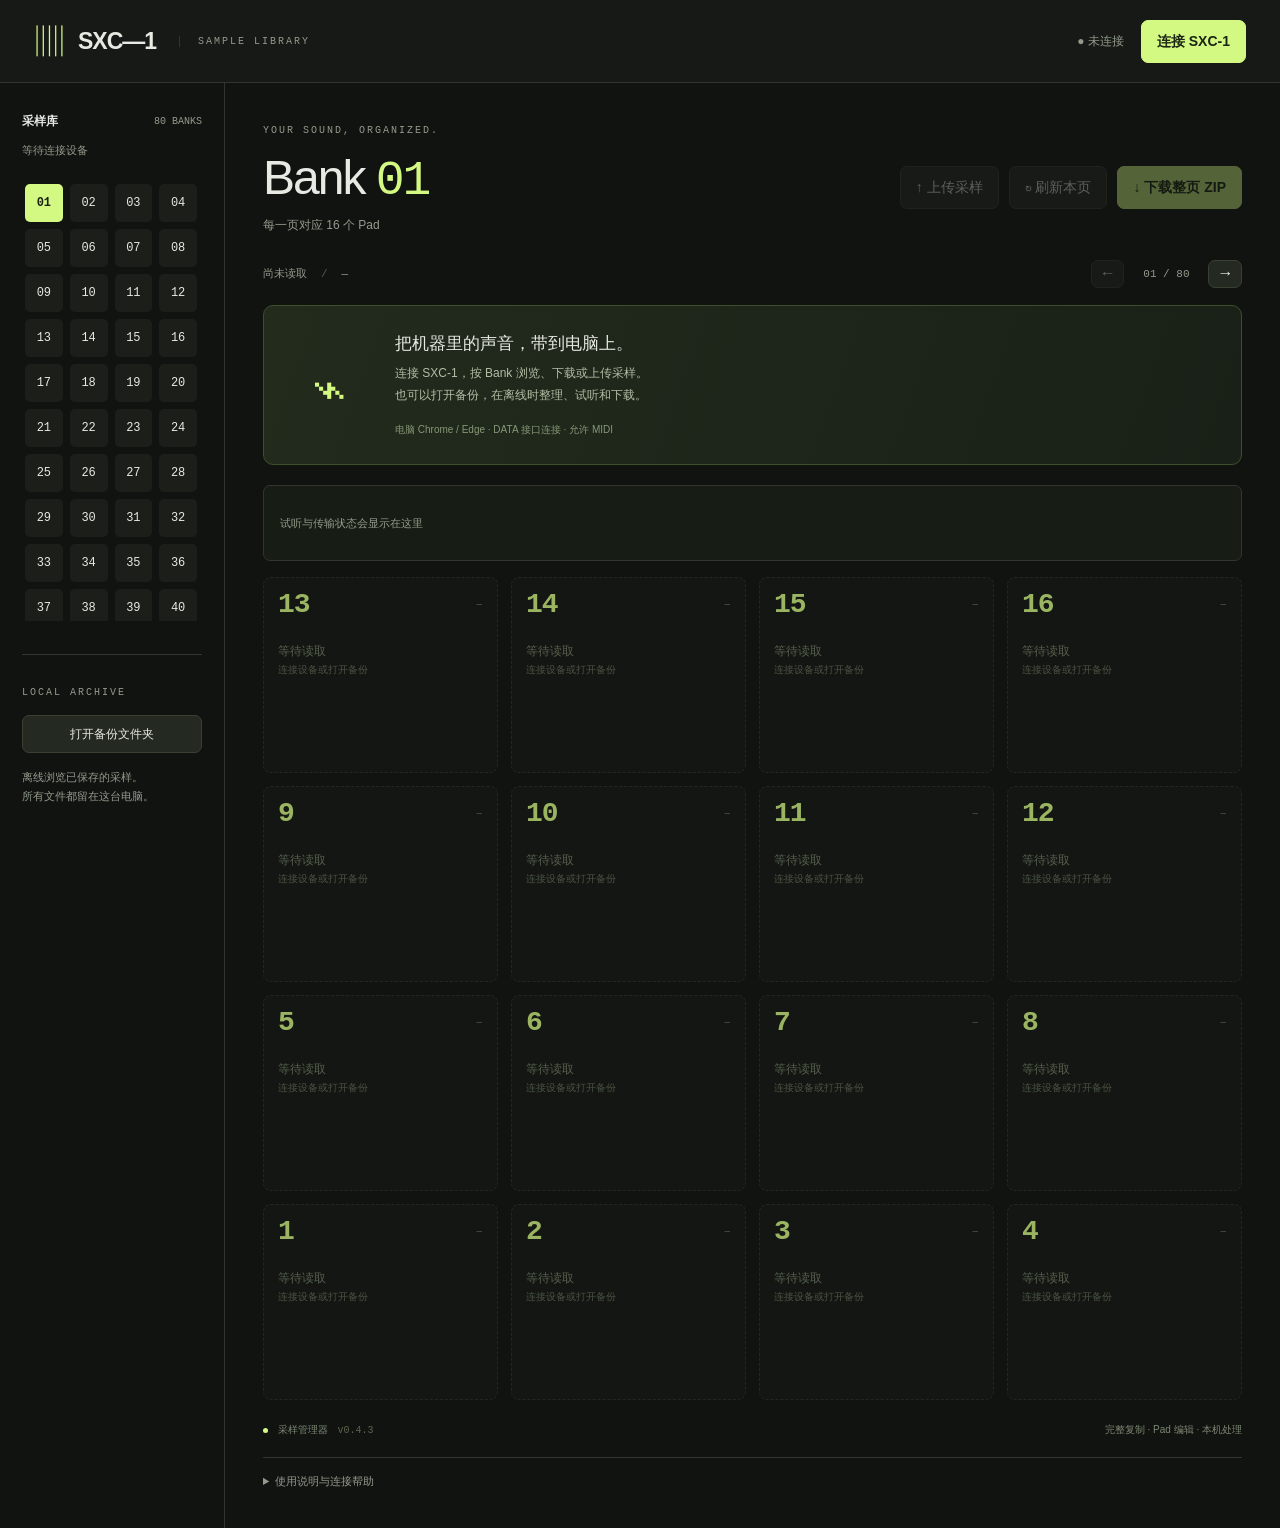
==== commit 0d53cd9f: "Publish stable preview and Loop controls v0.4.3" ====
--- a/index.html
+++ b/index.html
@@ -7,6 +7,17 @@
 .pads.dragging .pad[data-droppable="true"]{border-color:#607d3e;background:#202b18}.pad.drop-target{border:2px solid var(--accent)!important;background:#344923!important;box-shadow:0 0 0 3px #d4f98320}.pad.drop-target h2,.pad.drop-target p{color:var(--accent)}
 
 .pad-board{overflow-x:auto;padding:3px;margin:-3px}.pads{grid-template-columns:repeat(4,minmax(0,1fr))}@media(max-width:760px){.pads{min-width:580px}}
+/* The status area never changes the Pad board's position during a transfer. */
+.status-area{display:grid;grid-template-areas:"status";height:76px;margin:0 0 16px}
+.status-area>*{grid-area:status;min-width:0;min-height:0;margin:0!important;overflow:auto;overflow-wrap:anywhere}
+.status-idle{display:flex;align-items:center;padding:12px 16px;border:1px solid var(--line);border-radius:7px;color:var(--muted);font-size:11px;background:#171c14}
+.status-area .progress-panel{display:flex;flex-direction:column;justify-content:center}
+.status-area .progress-panel>div{min-width:0}.status-area #progressText{overflow:hidden;text-overflow:ellipsis;white-space:nowrap}.status-area #cancel{flex:none}
+.preview-loading [data-preview-enabled]:disabled{opacity:1;cursor:wait}
+.pad .sample-info{white-space:nowrap;overflow:hidden;text-overflow:ellipsis;min-height:12px}
+.preview-loop{font:600 10px/1 var(--mono);padding:7px 9px;border-radius:6px;background:#1c2219;color:#929b8b;border:1px solid #46503e;flex:none}
+.preview-loop[aria-pressed="true"]{background:var(--pad-color,var(--accent));border-color:var(--pad-color,var(--accent));color:#11170d;box-shadow:0 0 10px color-mix(in srgb,var(--pad-color,var(--accent)) 20%,transparent)}
+.preview-loop[aria-pressed="true"]:hover{background:var(--pad-color,var(--accent));border-color:var(--pad-color,var(--accent));filter:brightness(1.12)}
 /* v0.4: Pad clipboard and sound editor. */
 .pad{min-height:196px}.pad:not(.empty){border:3px solid var(--pad-color,var(--line))}.pad .pad-number{color:var(--pad-color,var(--accent))}.pad-tools{margin-top:6px}.pad-tools button{background:#1c2119;font-size:10px}.pad-setting{margin-top:8px!important;color:#a0ad91!important}.pad .paste{background:#d4f983;color:#1b2513;border-color:#d4f983;font-weight:600}
 .clipboard-bar{display:flex;align-items:center;justify-content:space-between;gap:16px;margin:0 0 16px;padding:15px 18px;border:1px solid #6b8544;border-radius:8px;background:#202b18}.clipboard-bar>div{display:flex;flex-direction:column;gap:4px}.clipboard-bar strong{font-size:14px;font-weight:500}.clipboard-bar #clipboardDetail{font-size:11px;color:#a4b497}.clipboard-bar button{font-size:11px;padding:7px 12px}
@@ -21,14 +32,16 @@
 <div class="heading"><div><span class="eyebrow">YOUR SOUND, ORGANIZED.</span><h1 id="bankTitle">Bank <em>01</em></h1><p id="bankSubtitle">每一页对应 16 个 Pad</p></div><div class="bank-actions"><button id="uploadOpen" disabled>↑ 上传采样</button><button id="refresh" disabled>↻ 刷新本页</button><button id="downloadBank" class="primary" disabled>↓ 下载整页 ZIP</button></div></div>
 <div class="page-bar"><div><span id="sampleCount">尚未读取</span><span class="divider">/</span><span id="bankSize">—</span></div><div class="pager"><button id="prev" aria-label="上一页" disabled>←</button><span id="pageNumber">01 / 80</span><button id="next" aria-label="下一页">→</button></div></div>
 <div id="welcome" class="welcome"><div class="welcome-icon" aria-hidden="true">⌁</div><div><h2>把机器里的声音，带到电脑上。</h2><p>连接 SXC-1，按 Bank 浏览、下载或上传采样。<br>也可以打开备份，在离线时整理、试听和下载。</p><span>电脑 Chrome / Edge · DATA 接口连接 · 允许 MIDI</span></div></div>
+<div class="status-area"><p class="status-idle" aria-hidden="true">试听与传输状态会显示在这里</p>
 <div id="progressPanel" class="progress-panel" hidden><div><span id="progressText" role="status" aria-live="polite">准备读取…</span><button id="cancel">取消</button></div><progress id="progress" value="0" max="100" aria-label="传输进度"></progress></div>
 <p id="notice" role="status" aria-live="polite" hidden></p>
+</div>
 <div id="uploadReceipt" class="receipt" hidden><span id="receiptText"></span><button id="receiptDownload">下载上传记录</button></div>
 <div id="clipboardBar" class="clipboard-bar" hidden><div><span class="eyebrow">PAD CLIPBOARD</span><strong id="clipboardTitle"></strong><span id="clipboardDetail"></span></div><button id="clearClipboard">清空复制</button></div>
 <div id="editReceipt" class="receipt" hidden><span id="editReceiptText"></span><button id="editReceiptDownload">下载编辑记录</button></div>
 <div class="pad-board"><section id="pads" class="pads" aria-label="采样列表，Pad 1 在左下"></section></div>
-<footer><span><i class="dot"></i> 采样管理器 <small>v0.4.2</small></span><span>完整复制 · Pad 编辑 · 本机处理</span></footer>
-<details class="help"><summary>使用说明与连接帮助</summary><div><p>使用机器的 DATA 接口连接电脑，在 Chrome 或 Edge 中打开本页，点击“连接 SXC-1”，允许 MIDI / SysEx 访问。连接期间请退出官方 App 或其他读取 SXC-1 的程序。</p><p>每页对应一个 Bank，连接时打开机器当前 Bank，网页翻页时机器同步切换。将一个 WAV 拖到空 Pad 会直接检查、转换并上传；已有采样的 Pad 不接受拖入。点击“试听”会先读取该采样，再由电脑播放；WAV 下载保留机器上的原始文件。整页 ZIP 包含该 Bank 的全部文件、Pad 设置和校验清单。空 Pad 不会生成占位音频。</p><p>选择“打开备份文件夹”时，请选择包含 manifest.json 和 Bank01 等目录的备份根目录，或解压后的整页 ZIP 文件夹。选择的文件只在本页读取。</p><p>读取失败或取消后，重新连接设备即可继续。下载期间不要更改机器上的采样。网页单个文件上限 256 MB，整页上限 512 MB。上传支持 60 秒以内的单/双声道 WAV（PCM 8/16/24/32-bit、Float 32-bit），在本机转换为 48 kHz / 16-bit 双声道。只开放空 Pad；以单次播放、音量 100% 加载，不保留源文件的循环点等设置。上传期间请勿操作机器或同时连接官方 App。</p><p>有采样的 Pad 可点击“复制”，再到同一或其他 Bank 的空 Pad 点击“粘贴”。复制原始 WAV、波形、起止点、Pad 设置及同名前缀的附属文件，不重新编码；不包含 Pattern。每个复制文件最大 64 MB。“Edit 编辑”支持 Level、Pitch、Group、LED 颜色、Pan、One Shot、Loop、BPM；保存后核对实时参数和机器保存文件。编辑记录保留修改前后的设置。</p><p>在线版直接通过 HTTPS 地址使用；本地版可通过 localhost 服务或附带的启动器打开。网页试听播放原始 WAV，不模拟机器的播放参数。音频在本机处理，不上传到网站服务器；浏览器本地保留最近一次上传和编辑记录。离开页面会清空临时缓存和复制剪贴板，已下载的文件仍在电脑上。</p><p>非官方工具，与 CASIO 无隶属关系。已在 macOS / Chrome / 固件 1.4.1 上完成实机验证。</p></div></details>
+<footer><span><i class="dot"></i> 采样管理器 <small>v0.4.3</small></span><span>完整复制 · Pad 编辑 · 本机处理</span></footer>
+<details class="help"><summary>使用说明与连接帮助</summary><div><p>使用机器的 DATA 接口连接电脑，在 Chrome 或 Edge 中打开本页，点击“连接 SXC-1”，允许 MIDI / SysEx 访问。连接期间请退出官方 App 或其他读取 SXC-1 的程序。</p><p>每页对应一个 Bank，连接时打开机器当前 Bank，网页翻页时机器同步切换。将一个 WAV 拖到空 Pad 会直接检查、转换并上传；已有采样的 Pad 不接受拖入。点击“试听”会先读取该采样，再由电脑播放；右上角 Loop 点亮时循环试听，熄灭时单次播放；播放中可随时切换，仅控制网页试听。WAV 下载保留机器上的原始文件。整页 ZIP 包含该 Bank 的全部文件、Pad 设置和校验清单。空 Pad 不会生成占位音频。</p><p>选择“打开备份文件夹”时，请选择包含 manifest.json 和 Bank01 等目录的备份根目录，或解压后的整页 ZIP 文件夹。选择的文件只在本页读取。</p><p>读取失败或取消后，重新连接设备即可继续。下载期间不要更改机器上的采样。网页单个文件上限 256 MB，整页上限 512 MB。上传支持 60 秒以内的单/双声道 WAV（PCM 8/16/24/32-bit、Float 32-bit），在本机转换为 48 kHz / 16-bit 双声道。只开放空 Pad；以单次播放、音量 100% 加载，不保留源文件的循环点等设置。上传期间请勿操作机器或同时连接官方 App。</p><p>有采样的 Pad 可点击“复制”，再到同一或其他 Bank 的空 Pad 点击“粘贴”。复制原始 WAV、波形、起止点、Pad 设置及同名前缀的附属文件，不重新编码；不包含 Pattern。每个复制文件最大 64 MB。“Edit 编辑”支持 Level、Pitch、Group、LED 颜色、Pan、One Shot、Loop、BPM；保存后核对实时参数和机器保存文件。编辑记录保留修改前后的设置。</p><p>在线版直接通过 HTTPS 地址使用；本地版可通过 localhost 服务或附带的启动器打开。网页试听播放原始 WAV，不模拟机器的播放参数。音频在本机处理，不上传到网站服务器；浏览器本地保留最近一次上传和编辑记录。离开页面会清空临时缓存和复制剪贴板，已下载的文件仍在电脑上。</p><p>非官方工具，与 CASIO 无隶属关系。已在 macOS / Chrome / 固件 1.4.1 上完成实机验证。</p></div></details>
 </main></div>
 <audio id="player" hidden></audio>
 <dialog id="uploadDialog" aria-labelledby="uploadTitle">
@@ -386,19 +399,31 @@
 const $=id=>document.getElementById(id),pad2=n=>String(n).padStart(2,'0'),localDate=()=>{const d=new Date();return `${d.getFullYear()}-${pad2(d.getMonth()+1)}-${pad2(d.getDate())}`},size=n=>n>=1048576?(n/1048576).toFixed(2)+' MB':n>=1024?(n/1024).toFixed(1)+' KB':n+' B';
 const state={bank:1,numbers:Array.from({length:80},(_,i)=>i+1),mode:null,midi:null,busy:false,aborted:false,entries:[],cache:new Map(),manifest:null,localFiles:null,playing:null};
 const PAD_ORDER=[13,14,15,16,9,10,11,12,5,6,7,8,1,2,3,4];
-state.clipboard=null;state.padSettings=new Map();
+state.clipboard=null;state.padSettings=new Map();state.previewLoops=new Set();state.previewLoading=null;
 const player=$('player');let audioURL=null;
 function notice(text,error=false){$('notice').textContent=text;$('notice').classList.toggle('error',error);$('notice').hidden=!text}
 function progress(text,pct){$('progressText').textContent=text;if(pct==null)$('progress').removeAttribute('value');else $('progress').value=Math.min(100,Math.max(0,pct))}
-function stopAudio(){player.pause();player.removeAttribute('src');if(audioURL)URL.revokeObjectURL(audioURL);audioURL=null;state.playing=null;document.querySelectorAll('.pad.playing').forEach(c=>c.classList.remove('playing'));document.querySelectorAll('[data-play]').forEach(b=>b.textContent='▶ 试听')}
-player.addEventListener('ended',stopAudio);
+function previewLoopKey(pad){return state.bank+':'+pad}
+function syncPreviewUI(){
+  document.querySelectorAll('#pads .pad').forEach(card=>card.classList.toggle('playing',Number(card.dataset.pad)===state.playing));
+  document.querySelectorAll('[data-play]').forEach(button=>{const pad=Number(button.dataset.play);button.textContent=pad===state.previewLoading?'读取中…':pad===state.playing?'■ 停止':'▶ 试听';button.setAttribute('aria-label',`${pad===state.playing?'停止试听':'试听'} Pad ${pad2(pad)}`)});
+  document.querySelectorAll('[data-loop]').forEach(button=>button.setAttribute('aria-pressed',String(state.previewLoops.has(previewLoopKey(Number(button.dataset.loop))))));
+}
+function previewNotice(pad){notice(`正在试听 Pad ${pad2(pad)} · ${player.loop?'循环播放':'单次播放'}`)}
+function togglePreviewLoop(pad){
+  const key=previewLoopKey(pad);if(state.previewLoops.has(key))state.previewLoops.delete(key);else state.previewLoops.add(key);
+  if(state.playing===pad){player.loop=state.previewLoops.has(key);if(!state.busy)previewNotice(pad)}
+  syncPreviewUI();
+}
+function stopAudio(){player.pause();player.loop=false;player.removeAttribute('src');if(audioURL)URL.revokeObjectURL(audioURL);audioURL=null;state.playing=null;syncPreviewUI()}
+player.addEventListener('ended',()=>{const pad=state.playing;stopAudio();if(pad!==null)notice(`Pad ${pad2(pad)} 试听结束。`)});
 function renderNav(){const f=document.createDocumentFragment();for(const n of state.numbers){const b=document.createElement('button');b.textContent=pad2(n);b.title=`Bank ${pad2(n)}`;b.setAttribute('aria-label',`Bank ${pad2(n)}`);if(n===state.bank)b.setAttribute('aria-current','page');b.disabled=state.busy;b.onclick=()=>go(n);f.append(b)}$('banks').replaceChildren(f);$('bankCount').textContent=state.numbers.length+' BANKS'}
 function controls(){const i=state.numbers.indexOf(state.bank),available=!!state.mode;$('connect').disabled=state.busy;$('connect').hidden=state.mode==='live';$('disconnect').hidden=state.mode!=='live';$('disconnect').disabled=state.busy;$('folder').disabled=state.busy;$('saved').disabled=state.busy;$('refresh').disabled=state.busy||!available;$('downloadBank').disabled=state.busy||!available||!state.entries.some(e=>/\.wav$/i.test(e.name));$('prev').disabled=state.busy||i<=0;$('next').disabled=state.busy||i<0||i===state.numbers.length-1;document.querySelectorAll('#banks button').forEach(b=>b.disabled=state.busy);document.querySelectorAll('.pad-actions button').forEach(b=>b.disabled=state.busy||!available||(b.dataset.requiresLive==='true'&&state.mode!=='live'));$('progressPanel').hidden=!state.busy;$('cancel').disabled=state.aborted||!!state.uploadLock||!!state.editLock;$('uploadOpen').disabled=state.busy||state.mode!=='live'||!Array.from({length:16},(_,i)=>i+1).some(p=>!SXCUpload.occupied(state.entries,p));if(typeof syncPadControls==='function')syncPadControls()}
 function title(){const i=state.numbers.indexOf(state.bank);$('bankTitle').replaceChildren(document.createTextNode('Bank '),Object.assign(document.createElement('em'),{textContent:pad2(state.bank)}));$('pageNumber').textContent=`${pad2(i+1)} / ${pad2(state.numbers.length)}`;$('bankSubtitle').textContent=state.mode==='live'?'机器跟随翻页 · 拖入 WAV 到空 Pad':state.mode==='archive'?'本地备份 · 16 个 Pad':'每一页对应 16 个 Pad';$('welcome').hidden=!!state.mode}
 function waveform(canvas,raw){const ctx=canvas.getContext('2d');canvas.width=480;canvas.height=68;ctx.clearRect(0,0,480,68);ctx.strokeStyle=raw?'#a7cc71':'#343e2b';ctx.lineWidth=2;ctx.beginPath();let info=raw&&SXC.waveInfo(raw);if(info?.format===1&&info.bits===16){const v=new DataView(raw.buffer,raw.byteOffset,raw.byteLength),frames=Math.floor(info.length/info.align);for(let x=0;x<120;x++){const from=Math.floor(x*frames/120),to=Math.floor((x+1)*frames/120),step=Math.max(1,Math.floor((to-from)/40));let peak=0;for(let f=from;f<to;f+=step)peak=Math.max(peak,Math.abs(v.getInt16(info.start+f*info.align,true))/32768);const h=Math.max(1,peak*29);ctx.moveTo(x*4+1,34-h);ctx.lineTo(x*4+1,34+h)}}else{ctx.moveTo(0,34);ctx.lineTo(480,34)}ctx.stroke()}
-function render(){title();renderNav();const samples=state.entries.filter(e=>/^\d{2}\.wav$/i.test(e.name));$('sampleCount').textContent=state.mode?`${samples.length} / 16 个采样`:'尚未读取';$('bankSize').textContent=state.mode?size(state.entries.reduce((n,e)=>n+e.bytes,0)):'—';const f=document.createDocumentFragment();for(const n of PAD_ORDER){const e=samples.find(e=>Number(e.name.slice(0,2))===n),card=document.createElement('article');card.className='pad'+(e?'':' empty');card.id='pad-'+n;card.dataset.pad=n;card.dataset.droppable=state.mode==='live'&&!SXCUpload.occupied(state.entries,n)?'true':'false';card.setAttribute('aria-label',`Pad ${pad2(n)}`);const top=document.createElement('div');top.className='pad-top';const number=document.createElement('span');number.className='pad-number';number.textContent=String(n);const type=document.createElement('span');type.className='pad-type';type.textContent=e?'WAV':'—';top.append(number,type);card.append(top);const h=document.createElement('h2'),p=document.createElement('p');h.textContent=e?e.name:state.mode?'空 Pad':'等待读取';p.textContent=e?size(e.bytes):state.mode==='live'?'拖入 WAV 即可上传':state.mode?'没有采样':'连接设备或打开备份';card.append(h,p);if(e){const canvas=document.createElement('canvas');canvas.setAttribute('aria-label',`Pad ${pad2(n)} 波形（试听后显示）`);card.append(canvas);const actions=document.createElement('div');actions.className='pad-actions';const play=document.createElement('button');play.textContent='▶ 试听';play.dataset.play=n;play.setAttribute('aria-label',`试听 Pad ${pad2(n)}`);play.onclick=()=>preview(e,n);const dl=document.createElement('button');dl.className='download';dl.textContent='↓ WAV';dl.setAttribute('aria-label',`下载 Pad ${pad2(n)} WAV`);dl.onclick=()=>downloadOne(e);actions.append(play,dl);card.append(actions);const tools=document.createElement('div');tools.className='pad-actions pad-tools';for(const [label,fn] of [['复制',()=>copyPad(n)],['Edit 编辑',()=>openEditor(n)]]){const b=document.createElement('button');b.textContent=label;b.setAttribute('aria-label',label+' Pad '+pad2(n));b.dataset.requiresLive='true';b.onclick=fn;tools.append(b)}card.append(tools);const setting=state.padSettings.get(state.bank+':'+n);if(setting){card.style.setProperty('--pad-color',SXCPad.colors[setting[7]][1]);const meta=document.createElement('p');meta.className='pad-setting';meta.textContent=`Level ${setting[3]} · Pitch ${setting[2]-39>0?'+':''}${setting[2]-39} · G${setting[4]}`;card.append(meta)}const cached=state.cache.get(e.name);waveform(canvas,cached);if(cached){const info=SXC.waveInfo(cached);if(info)p.textContent=`${info.duration.toFixed(2)} s · ${info.rate/1000} kHz · ${size(e.bytes)}`}}else if(state.mode==='live'){if(SXCUpload.occupied(state.entries,n)){h.textContent='已有设置文件';p.textContent='保留现有内容'}else{const actions=document.createElement('div');actions.className='pad-actions';const up=document.createElement('button');up.textContent='＋ 上传 WAV';up.setAttribute('aria-label',`上传到 Pad ${pad2(n)}`);up.onclick=()=>openUpload(n);actions.append(up);if(state.clipboard){const paste=document.createElement('button');paste.textContent='粘贴';paste.className='paste';paste.setAttribute('aria-label',`粘贴到 Pad ${pad2(n)}`);paste.onclick=()=>pastePad(n);actions.append(paste)}card.append(actions)}}f.append(card)}$('pads').replaceChildren(f);controls()}
+function render(){title();renderNav();const samples=state.entries.filter(e=>/^\d{2}\.wav$/i.test(e.name));$('sampleCount').textContent=state.mode?`${samples.length} / 16 个采样`:'尚未读取';$('bankSize').textContent=state.mode?size(state.entries.reduce((n,e)=>n+e.bytes,0)):'—';const f=document.createDocumentFragment();for(const n of PAD_ORDER){const e=samples.find(e=>Number(e.name.slice(0,2))===n),card=document.createElement('article');card.className='pad'+(e?'':' empty');card.id='pad-'+n;card.dataset.pad=n;card.dataset.droppable=state.mode==='live'&&!SXCUpload.occupied(state.entries,n)?'true':'false';card.setAttribute('aria-label',`Pad ${pad2(n)}`);const top=document.createElement('div');top.className='pad-top';const number=document.createElement('span');number.className='pad-number';number.textContent=String(n);top.append(number);if(e){const loop=document.createElement('button');loop.type='button';loop.className='preview-loop';loop.dataset.loop=n;loop.textContent='↻ Loop';loop.title='只控制网页试听，不修改机器的 Loop 设置';loop.setAttribute('aria-label',`循环试听 Pad ${pad2(n)}`);loop.setAttribute('aria-pressed',String(state.previewLoops.has(previewLoopKey(n))));loop.onclick=()=>togglePreviewLoop(n);top.append(loop)}else{const type=document.createElement('span');type.className='pad-type';type.textContent='—';top.append(type)}card.append(top);const h=document.createElement('h2'),p=document.createElement('p');h.textContent=e?e.name:state.mode?'空 Pad':'等待读取';if(e)p.className='sample-info';p.textContent=e?size(e.bytes):state.mode==='live'?'拖入 WAV 即可上传':state.mode?'没有采样':'连接设备或打开备份';card.append(h,p);if(e){const canvas=document.createElement('canvas');canvas.setAttribute('aria-label',`Pad ${pad2(n)} 波形（试听后显示）`);card.append(canvas);const actions=document.createElement('div');actions.className='pad-actions';const play=document.createElement('button');play.textContent='▶ 试听';play.dataset.play=n;play.setAttribute('aria-label',`试听 Pad ${pad2(n)}`);play.onclick=()=>preview(e,n);const dl=document.createElement('button');dl.className='download';dl.textContent='↓ WAV';dl.setAttribute('aria-label',`下载 Pad ${pad2(n)} WAV`);dl.onclick=()=>downloadOne(e);actions.append(play,dl);card.append(actions);const tools=document.createElement('div');tools.className='pad-actions pad-tools';for(const [label,fn] of [['复制',()=>copyPad(n)],['Edit 编辑',()=>openEditor(n)]]){const b=document.createElement('button');b.textContent=label;b.setAttribute('aria-label',label+' Pad '+pad2(n));b.dataset.requiresLive='true';b.onclick=fn;tools.append(b)}card.append(tools);const setting=state.padSettings.get(state.bank+':'+n);if(setting){card.style.setProperty('--pad-color',SXCPad.colors[setting[7]][1]);const meta=document.createElement('p');meta.className='pad-setting';meta.textContent=`Level ${setting[3]} · Pitch ${setting[2]-39>0?'+':''}${setting[2]-39} · G${setting[4]}`;card.append(meta)}const cached=state.cache.get(e.name);waveform(canvas,cached);if(cached){const info=SXC.waveInfo(cached);if(info)p.textContent=`${info.duration.toFixed(2)} s · ${info.rate/1000} kHz · ${size(e.bytes)}`}}else if(state.mode==='live'){if(SXCUpload.occupied(state.entries,n)){h.textContent='已有设置文件';p.textContent='保留现有内容'}else{const actions=document.createElement('div');actions.className='pad-actions';const up=document.createElement('button');up.textContent='＋ 上传 WAV';up.setAttribute('aria-label',`上传到 Pad ${pad2(n)}`);up.onclick=()=>openUpload(n);actions.append(up);if(state.clipboard){const paste=document.createElement('button');paste.textContent='粘贴';paste.className='paste';paste.setAttribute('aria-label',`粘贴到 Pad ${pad2(n)}`);paste.onclick=()=>pastePad(n);actions.append(paste)}card.append(actions)}}f.append(card)}$('pads').replaceChildren(f);controls();syncPreviewUI()}
 async function closeMidi(reset=false){const d=state.midi;state.midi=null;if(d)await d.close(reset)}
-async function run(label,fn){if(state.busy)return;state.busy=true;state.aborted=false;state.controller=new AbortController();notice('');progress(label,null);controls();try{await fn();if(state.aborted)throw Error('读取已取消')}catch(e){if(state.mode==='live'){await closeMidi(!state.uploadLock&&!state.editLock);state.mode=null;state.entries=[];state.cache.clear();$('connection').textContent='● 未连接';$('connection').classList.remove('online');$('sourceTag').textContent='等待重新连接'}notice(state.aborted?'读取已取消。设备模式下请重新连接后继续。':e.message||String(e),!state.aborted)}finally{state.busy=false;render()}}
+async function run(label,fn,{redraw=true}={}){if(state.busy)return;state.busy=true;state.aborted=false;state.controller=new AbortController();notice('');progress(label,null);controls();try{await fn();if(state.aborted)throw Error('读取已取消')}catch(e){if(state.mode==='live'){await closeMidi(!state.uploadLock&&!state.editLock);state.mode=null;state.entries=[];state.cache.clear();$('connection').textContent='● 未连接';$('connection').classList.remove('online');$('sourceTag').textContent='等待重新连接';redraw=true}notice(state.aborted?'读取已取消。设备模式下请重新连接后继续。':e.message||String(e),!state.aborted)}finally{state.busy=false;if(redraw)render();else controls()}}
 function checkAbort(){if(state.aborted)throw Error('读取已取消')}
 async function fetchOK(url){const r=await fetch(url,{signal:state.controller?.signal,cache:'no-store'});if(!r.ok)throw Error('无法读取本地备份文件');return r}
 function bankEntries(){return state.manifest.files.filter(f=>f.output.startsWith(`Bank${pad2(state.bank)}/`)).map(f=>({name:f.output.slice(7),bytes:f.bytes,sha256:f.sha256,output:f.output}))}
@@ -424,16 +449,33 @@
 async function go(n){if(state.busy||!state.numbers.includes(n))return;state.bank=n;if(state.mode)await run('读取 Bank '+pad2(n)+' 的目录…',loadBank);else render()}
 $('prev').onclick=()=>go(state.numbers[state.numbers.indexOf(state.bank)-1]);$('next').onclick=()=>go(state.numbers[state.numbers.indexOf(state.bank)+1]);
 $('refresh').onclick=()=>run('刷新本页…',loadBank);
-$('connect').onclick=()=>run('正在连接 SXC-1…',async()=>{stopAudio();await closeMidi();state.mode='live';state.midi=new SXC.Midi();const d=state.midi;const status=await d.connect();checkAbort();const machineBank=await d.bankState();if(machineBank.bank)state.bank=machineBank.bank;d.onDisconnect=()=>{notice('SXC-1 已断开。重新连接后可继续读取。',true);$('connection').textContent='● 连接已断开';$('connection').classList.remove('online');if(!state.busy){state.mode=null;state.entries=[];state.cache.clear();render()}};state.manifest=null;state.localFiles=null;state.numbers=Array.from({length:80},(_,i)=>i+1);$('connection').textContent='● SXC-1 · '+status.firmwareVersion;$('connection').classList.add('online');$('sourceTag').textContent='USB · 固件 '+status.firmwareVersion;await loadBank();notice('已连接并打开机器当前 Bank。网页翻页会同步机器，WAV 可直接拖入空 Pad。')});
+$('connect').onclick=()=>run('正在连接 SXC-1…',async()=>{stopAudio();state.previewLoops.clear();await closeMidi();state.mode='live';state.midi=new SXC.Midi();const d=state.midi;const status=await d.connect();checkAbort();const machineBank=await d.bankState();if(machineBank.bank)state.bank=machineBank.bank;d.onDisconnect=()=>{notice('SXC-1 已断开。重新连接后可继续读取。',true);$('connection').textContent='● 连接已断开';$('connection').classList.remove('online');if(!state.busy){state.mode=null;state.entries=[];state.cache.clear();render()}};state.manifest=null;state.localFiles=null;state.numbers=Array.from({length:80},(_,i)=>i+1);$('connection').textContent='● SXC-1 · '+status.firmwareVersion;$('connection').classList.add('online');$('sourceTag').textContent='USB · 固件 '+status.firmwareVersion;await loadBank();notice('已连接并打开机器当前 Bank。网页翻页会同步机器，WAV 可直接拖入空 Pad。')});
 $('disconnect').onclick=async()=>{if(state.busy)return;await closeMidi();stopAudio();state.mode=null;state.entries=[];state.cache.clear();$('connection').textContent='● 未连接';$('connection').classList.remove('online');$('sourceTag').textContent='等待连接设备';notice('已断开设备。');render()};
 $('cancel').onclick=()=>{if(state.uploadLock||state.editLock)return;state.aborted=true;state.controller.abort();if(state.midi)state.midi.close(true);progress('正在取消…',null);controls()};
 async function bytes(e,label){checkAbort();if(e.bytes>256*1024*1024)throw Error('单个文件超过 256 MB，请使用原生备份工具。');if(state.cache.has(e.name))return state.cache.get(e.name);let raw;progress(label+' · '+e.name,null);if(state.mode==='live'){let last=0;raw=await state.midi.read('/bank'+pad2(state.bank-1)+'/'+e.name,e.bytes,(n,total)=>{checkAbort();if(Date.now()-last>100){last=Date.now();progress(`${label} · ${e.name} · ${size(n)} / ${size(total)}`,total?n/total*100:100)}})}else{const f=state.localFiles?.get(e.output);raw=new Uint8Array(await (state.localFiles?f?.arrayBuffer():fetchOK('backup/'+e.output.split('/').map(encodeURIComponent).join('/')).then(r=>r.arrayBuffer())));if(raw.length!==e.bytes)throw Error('备份文件缺失或长度不符：'+e.name);if(e.sha256&&await SXC.sha256(raw)!==e.sha256)throw Error('备份校验失败：'+e.name)}checkAbort();state.cache.set(e.name,raw);return raw}
 function saveBlob(blob,name){const a=document.createElement('a'),url=URL.createObjectURL(blob);a.href=url;a.download=name;document.body.append(a);a.click();a.remove();setTimeout(()=>URL.revokeObjectURL(url),30000)}
 async function downloadOne(e){await run('读取采样…',async()=>{const a=await bytes(e,'下载采样');checkAbort();saveBlob(new Blob([a],{type:'audio/wav'}),`SXC-1_Bank${pad2(state.bank)}_Pad${e.name}`);notice(`已准备 ${e.name} 的 WAV 下载（${size(a.length)}）。`)})}
-async function preview(e,n){if(state.playing===n){stopAudio();return}stopAudio();await run('读取试听音频…',async()=>{const a=await bytes(e,'读取试听音频');checkAbort();audioURL=URL.createObjectURL(new Blob([a],{type:'audio/wav'}));player.src=audioURL;try{await player.play();state.playing=n}catch{stopAudio();throw Error('此 WAV 无法在浏览器中试听，仍可下载原文件。')}});if(state.playing===n){$('pad-'+n)?.classList.add('playing');const b=document.querySelector(`[data-play="${n}"]`);if(b)b.textContent='■ 停止'}}
+async function preview(e,n){
+  if(state.busy||!state.mode)return;
+  if(state.playing===n){stopAudio();notice(`已停止 Pad ${pad2(n)} 的试听。`);return}
+  stopAudio();state.previewLoading=n;
+  // Keep the existing controls visually stable while the transfer temporarily locks them.
+  const enabled=[...document.querySelectorAll('button:not(:disabled)')];
+  enabled.forEach(button=>button.setAttribute('data-preview-enabled',''));document.body.classList.add('preview-loading');syncPreviewUI();
+  try{
+    await run('读取试听音频…',async()=>{
+      const a=await bytes(e,'读取试听音频');checkAbort();
+      const card=$('pad-'+n),info=SXC.waveInfo(a);waveform(card.querySelector('canvas'),a);
+      if(info)card.querySelector('.sample-info').textContent=`${info.duration.toFixed(2)} s · ${info.rate/1000} kHz · ${size(a.length)}`;
+      audioURL=URL.createObjectURL(new Blob([a],{type:'audio/wav'}));player.src=audioURL;player.loop=state.previewLoops.has(previewLoopKey(n));state.playing=n;
+      try{await player.play()}catch{stopAudio();throw Error('此 WAV 无法在浏览器中试听，仍可下载原文件。')}
+      if(state.playing===n)previewNotice(n);
+    },{redraw:false});
+  }finally{state.previewLoading=null;if(state.aborted||!state.mode)stopAudio();document.body.classList.remove('preview-loading');enabled.forEach(button=>button.removeAttribute('data-preview-enabled'));syncPreviewUI()}
+}
 $('downloadBank').onclick=()=>run('准备整页下载…',async()=>{stopAudio();const entries=state.entries.slice();if(entries.reduce((n,e)=>n+e.bytes,0)>512*1024*1024)throw Error('本页超过 512 MB，请逐个下载采样。');const archive=[],files=[];for(let i=0;i<entries.length;i++){const e=entries[i],raw=await bytes(e,`整页下载 ${i+1}/${entries.length}`),name=`Bank${pad2(state.bank)}/${e.name}`;checkAbort();archive.push({name,data:raw});files.push({output:name,bytes:raw.length,sha256:await SXC.sha256(raw),crc32:SXC.crc32(raw).toString(16).padStart(8,'0')})}checkAbort();progress('正在打包已校验的文件…',100);const manifest={format:'sxc-backup-v1',state:'complete',source:state.mode==='live'?'SXC-1 device':'local backup',created_at:new Date().toISOString(),banks:[{number:state.bank}],files};archive.push({name:'manifest.json',data:SXC.te.encode(JSON.stringify(manifest,null,2)+'\n')},{name:'SHA256SUMS.txt',data:SXC.te.encode(files.map(f=>f.sha256+'  '+f.output).join('\n')+'\n')},{name:'说明.txt',data:SXC.te.encode('SXC-1 单 Bank 原始文件导出。WAV 与 .wav.db 为原始音频及 Pad 设置，请一起保留。未重新编码音频；不包含音序器 Pattern。整页备份尚未提供批量恢复；仅支持单个 WAV 上传到空 Pad。\n')});saveBlob(SXC.zip(archive),`SXC-1_Bank${pad2(state.bank)}_${localDate()}.zip`);notice(`Bank ${pad2(state.bank)} 已打包：${entries.filter(e=>/\.wav$/i.test(e.name)).length} 个采样，${entries.length} 个原始文件。`)});
 function validateManifest(m){if(m.format!=='sxc-backup-v1'||m.state!=='complete'||!Array.isArray(m.files)||!Array.isArray(m.banks))throw Error('请打开完整备份的根文件夹，或解压后的整页 ZIP。');const seen=new Set();for(const f of m.files){if(typeof f.output!=='string'||!f.output.match(/^(Bank\d{2}|metadata)\/[^/\\\0]+$/)||f.output.includes('..')||!Number.isSafeInteger(f.bytes)||f.bytes<0||seen.has(f.output))throw Error('备份清单无效');if(f.sha256&&!/^[0-9a-f]{64}$/.test(f.sha256))throw Error('校验值无效');seen.add(f.output)}let n=m.banks.map(b=>b.number);if(!n.length||new Set(n).size!==n.length||n.some(v=>!Number.isInteger(v)||v<1||v>80))throw Error('Bank 编号无效');return n.sort((a,b)=>a-b)}
-async function setArchive(m,local){const nums=validateManifest(m);await closeMidi();state.manifest=m;state.localFiles=local;state.mode='archive';state.numbers=nums;state.bank=nums[0];$('connection').textContent='● 离线备份';$('connection').classList.remove('online');$('sourceTag').textContent='本地备份 · '+((m.started_at||m.created_at)?new Date(m.started_at||m.created_at).toLocaleDateString('zh-CN'):'');await loadBank();notice('正在查看已保存的备份。试听和下载会核对文件校验值。')}
+async function setArchive(m,local){const nums=validateManifest(m);state.previewLoops.clear();await closeMidi();state.manifest=m;state.localFiles=local;state.mode='archive';state.numbers=nums;state.bank=nums[0];$('connection').textContent='● 离线备份';$('connection').classList.remove('online');$('sourceTag').textContent='本地备份 · '+((m.started_at||m.created_at)?new Date(m.started_at||m.created_at).toLocaleDateString('zh-CN'):'');await loadBank();notice('正在查看已保存的备份。试听和下载会核对文件校验值。')}
 $('folder').onclick=()=>$('folderInput').click();
 $('folderInput').onchange=()=>{const selected=[...$('folderInput').files];$('folderInput').value='';if(!selected.length)return;run('打开本地备份…',async()=>{const map=new Map(selected.map(f=>[f.webkitRelativePath.split('/').slice(1).join('/'),f])),mf=map.get('manifest.json');if(!mf)throw Error('没有找到 manifest.json。请选择备份根文件夹。');const m=JSON.parse(await mf.text());validateManifest(m);for(const e of m.files.filter(f=>f.output.startsWith('Bank'))){if(!map.has(e.output)||map.get(e.output).size!==e.bytes)throw Error('备份缺少文件或文件长度改变：'+e.output)}await setArchive(m,map)})};
 $('saved').onclick=()=>run('打开已保存备份…',async()=>setArchive(await (await fetchOK('backup/manifest.json')).json(),null));
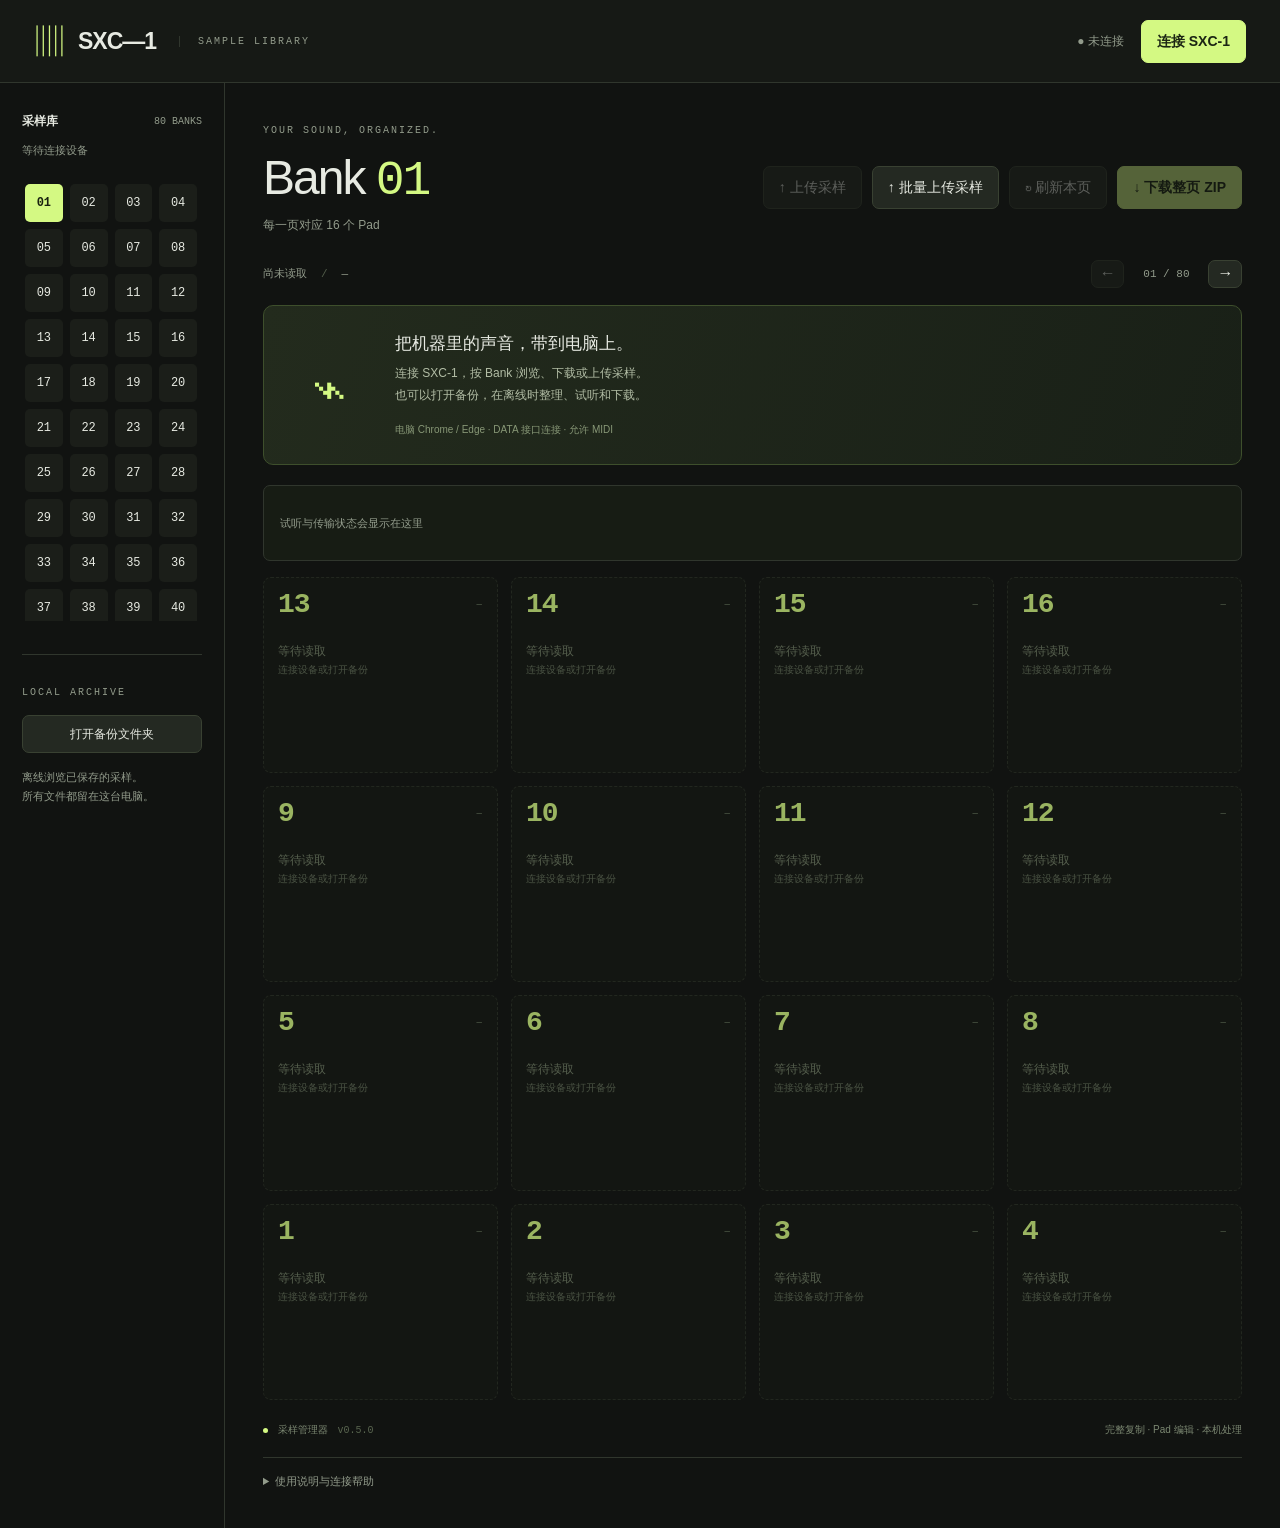
==== commit 3bfd2dc5: "Add batch sample import with preflight checks and resumable retries" ====
--- a/index.html
+++ b/index.html
@@ -23,13 +23,29 @@
 .clipboard-bar{display:flex;align-items:center;justify-content:space-between;gap:16px;margin:0 0 16px;padding:15px 18px;border:1px solid #6b8544;border-radius:8px;background:#202b18}.clipboard-bar>div{display:flex;flex-direction:column;gap:4px}.clipboard-bar strong{font-size:14px;font-weight:500}.clipboard-bar #clipboardDetail{font-size:11px;color:#a4b497}.clipboard-bar button{font-size:11px;padding:7px 12px}
 #editDialog{width:min(700px,calc(100vw - 28px));padding:28px 30px}#editDialog .dialog-intro{margin-bottom:22px}.edit-grid{display:grid;grid-template-columns:1fr 1fr;gap:22px 26px}.edit-field>label,.color-field legend{display:block;font-size:13px;font-weight:600;margin-bottom:10px}.edit-field label span,.color-field legend span{font-size:11px;font-weight:400;color:var(--muted);margin-left:7px}.range-pair{display:flex;gap:12px;align-items:center}.range-pair input[type=range]{min-width:0;flex:1;accent-color:var(--accent);cursor:pointer}.edit-field input[type=number]{width:80px;padding:10px 8px;background:#222b1d;border:1px solid #47563d;border-radius:6px;color:var(--text);font:14px var(--mono);text-align:center}.edit-field>small,.playback-fields small{display:block;font-size:10px;color:var(--muted);margin-top:7px;line-height:1.7}.color-field{grid-column:1/-1;border:0;padding:0;margin:0;min-width:0}.color-options{display:grid;grid-template-columns:repeat(4,1fr);gap:8px}.color-option{display:flex;align-items:center;gap:8px;font-size:11px;padding:10px 8px;border:1px solid #394431;border-radius:7px;cursor:pointer;background:#1f261a}.color-option:has(input:checked){border-color:var(--accent);background:#2b3820}.color-option input{position:absolute;opacity:0;width:1px;height:1px}.color-option:has(input:focus-visible){outline:2px solid var(--accent);outline-offset:3px}.color-option i{display:inline-block;width:14px;height:14px;border-radius:50%;background:var(--swatch);box-shadow:0 0 10px color-mix(in srgb,var(--swatch) 20%,transparent)}.playback-fields{display:flex;flex-direction:column;gap:12px}.playback-fields>label{display:flex;align-items:flex-start;gap:10px;font-size:12px;cursor:pointer}.playback-fields input{accent-color:var(--accent);margin-top:3px;width:16px;height:16px}.playback-fields small{margin-top:2px}.edit-footnote{font-size:10px;line-height:1.8;color:var(--muted);border-top:1px solid var(--line);padding-top:16px;margin:22px 0 0}#editMessage{font-size:12px;color:#b8d698;min-height:20px;margin-bottom:0}#editMessage.error{color:#ffd3bc}.edit-grid input:disabled,.edit-grid select:disabled,.color-option:has(input:disabled){opacity:.5;cursor:wait}
 @media(max-width:560px){#editDialog{padding:22px 18px}.edit-grid{grid-template-columns:1fr;gap:18px}.color-options{grid-template-columns:repeat(2,1fr)}.clipboard-bar{align-items:flex-start}.range-pair input[type=range]{min-width:90px}.edit-footnote{margin-top:16px}}
+
+/* Batch import keeps its queue visible while preflight blocks or retries. */
+#batchDialog{width:min(820px,calc(100vw - 28px));padding:28px 30px}
+#batchDialog .dialog-intro{margin-bottom:18px}.batch-drop{border:1px dashed #6d8750;border-radius:10px;background:#222c1b;padding:22px;text-align:center;transition:background .15s,border-color .15s}
+.batch-drop>strong{display:block;font-size:17px;font-weight:500;color:var(--accent)}.batch-drop>span{display:block;font-size:11px;color:var(--muted);margin:9px 0 16px}.batch-drop.drop-target{background:#344923;border-color:var(--accent);outline:2px solid #d4f98355}.batch-drop.disabled{opacity:.65}.batch-pickers{display:flex;gap:10px;justify-content:center}.batch-pickers button{font-size:12px;padding:8px 14px}
+.batch-start{display:grid;grid-template-columns:135px 135px 1fr;gap:16px;align-items:end;margin:22px 0}.batch-start label{font-size:12px;color:var(--muted)}.batch-start select{margin-top:8px}.batch-start p{font-size:11px;color:var(--muted);line-height:1.8;margin:0 0 3px}
+.batch-summary{display:flex;justify-content:space-between;align-items:center;gap:12px}.batch-summary strong{font-size:14px;font-weight:500}.batch-summary button{padding:5px 10px;font-size:11px}.batch-range{font:12px/1.7 var(--mono);color:var(--accent);margin:8px 0}.batch-range.error{color:#ffd3bc}.batch-ignored{font-size:11px;color:var(--muted);margin:0 0 10px}.batch-ignored:empty{display:none}
+.batch-list{max-height:260px;overflow:auto;border:1px solid var(--line);border-radius:8px;background:#151a12}.batch-list>p{font-size:12px;color:var(--muted);text-align:center;padding:28px 14px}.batch-list table{border-collapse:collapse;width:100%;table-layout:fixed;text-align:left;font-size:12px}.batch-list th{position:sticky;top:0;background:#252e1e;color:#9aaa8b;font-size:10px;font-weight:500;z-index:1}.batch-list th,.batch-list td{padding:10px 8px;border-bottom:1px solid #303929}.batch-list tr:last-child td{border-bottom:0}.batch-list th:first-child{width:35px}.batch-list th:nth-child(3){width:85px}.batch-list th:nth-child(4){width:90px}.batch-list th:last-child{width:37px}.batch-order,.batch-target{font:11px var(--mono);color:var(--muted)}.batch-target{color:#c8d9b4}.batch-file strong{display:block;overflow:hidden;text-overflow:ellipsis;white-space:nowrap;font-size:12px;font-weight:500}.batch-file small{display:block;font-size:10px;color:var(--muted);margin-top:4px}.batch-status{font-size:11px;color:var(--muted)}.batch-status[data-state=complete],.batch-status[data-state=uploading]{color:var(--accent)}.batch-status[data-state=invalid],.batch-status[data-state=uncertain],.batch-status[data-state=failed]{color:#ffc5a6}.batch-remove{padding:3px 7px;font-size:14px;border:0;background:transparent;color:var(--muted)}
+.batch-format,.batch-footnote,.batch-connection{font-size:11px;color:var(--muted);line-height:1.8}.batch-format{margin:12px 0}.batch-footnote{margin:16px 0 0;border-top:1px solid var(--line);padding-top:12px}.batch-progress{border:1px solid #4b6334;border-radius:7px;padding:12px;margin:12px 0;background:#222c1b}.batch-progress span{font-size:12px;display:block;overflow-wrap:anywhere}#batchMessage{min-height:48px;border:1px solid var(--line);background:#20281a;border-radius:7px;padding:12px 14px;font-size:12px;line-height:1.8;overflow-wrap:anywhere;margin:12px 0 0}#batchMessage.error{color:#ffd3bc;border-color:#73503a;background:#33251e}.batch-actions{align-items:center}.batch-actions>div{display:flex;gap:10px;flex-wrap:wrap}.batch-connection{color:#d8d1a9;margin:10px 0 0}.sr-only{position:absolute;width:1px;height:1px;overflow:hidden;clip:rect(0,0,0,0)}
+@media(max-width:600px){#batchDialog{padding:22px 16px}.batch-start{grid-template-columns:1fr 1fr;gap:12px}.batch-start p{grid-column:1/-1}.batch-drop{padding:20px 12px}.batch-drop>strong{font-size:15px}.batch-list th:nth-child(3){width:66px}.batch-list th:nth-child(4){width:72px}.batch-list th:first-child{width:27px}.batch-list th,.batch-list td{padding:9px 5px}.batch-actions{align-items:stretch;flex-direction:column}.batch-actions>div{justify-content:flex-end}}
+
+#batchDialog{overflow:hidden}#batchDialog[open]{display:flex;flex-direction:column}#batchDialog>.dialog-head,#batchDialog>.batch-actions,#batchDialog>.batch-footnote{flex:none}.batch-body{overflow:auto;min-height:0;padding-right:8px;margin-right:-8px;margin-top:8px}.batch-actions{border-top:1px solid var(--line);padding-top:14px;margin-top:14px}.batch-footnote{border:0;padding:0;margin-top:12px}
+
+.batch-feedback{display:grid;grid-template-areas:"batch-status";height:78px;flex:none;margin-top:12px}.batch-feedback>*{grid-area:batch-status;min-height:0!important;overflow:auto;margin:0!important}.batch-feedback:has(.batch-progress:not([hidden])) #batchMessage{visibility:hidden}.batch-feedback .batch-progress{display:flex;flex-direction:column;justify-content:center}#batchDialog>.batch-connection{flex:none}
+
+#batchDialog.has-files .dialog-intro{display:none}#batchDialog.has-files .batch-drop{padding:12px;display:flex;align-items:center;justify-content:space-between;gap:12px}#batchDialog.has-files .batch-drop>strong{font-size:12px}#batchDialog.has-files .batch-drop>span{display:none}#batchDialog.has-files .batch-start{margin:16px 0}@media(max-width:600px){#batchDialog.has-files .batch-drop{align-items:flex-start;flex-direction:column;gap:10px}}
 </style></head>
 <body>
 <header class="topbar"><div class="brand"><span class="logo" aria-hidden="true">▥</span><strong>SXC—1</strong><span class="brand-sub">SAMPLE LIBRARY</span></div><div class="top-actions"><span id="connection" class="connection">● 未连接</span><button id="connect" class="primary">连接 SXC-1</button><button id="disconnect" hidden>断开</button></div></header>
 <div class="layout">
 <aside><div class="sidebar-head"><span>采样库</span><span id="bankCount" class="muted">80 BANKS</span></div><div class="source-tag" id="sourceTag">等待连接设备</div><nav id="banks" aria-label="选择 Bank"></nav><div class="local-panel"><span class="eyebrow">LOCAL ARCHIVE</span><button id="saved" hidden>查看已保存备份 ↗</button><button id="folder">打开备份文件夹</button><input id="folderInput" type="file" webkitdirectory multiple hidden><p>离线浏览已保存的采样。<br>所有文件都留在这台电脑。</p></div></aside>
 <main>
-<div class="heading"><div><span class="eyebrow">YOUR SOUND, ORGANIZED.</span><h1 id="bankTitle">Bank <em>01</em></h1><p id="bankSubtitle">每一页对应 16 个 Pad</p></div><div class="bank-actions"><button id="uploadOpen" disabled>↑ 上传采样</button><button id="refresh" disabled>↻ 刷新本页</button><button id="downloadBank" class="primary" disabled>↓ 下载整页 ZIP</button></div></div>
+<div class="heading"><div><span class="eyebrow">YOUR SOUND, ORGANIZED.</span><h1 id="bankTitle">Bank <em>01</em></h1><p id="bankSubtitle">每一页对应 16 个 Pad</p></div><div class="bank-actions"><button id="uploadOpen" disabled>↑ 上传采样</button><button id="batchOpen">↑ 批量上传采样</button><button id="refresh" disabled>↻ 刷新本页</button><button id="downloadBank" class="primary" disabled>↓ 下载整页 ZIP</button></div></div>
 <div class="page-bar"><div><span id="sampleCount">尚未读取</span><span class="divider">/</span><span id="bankSize">—</span></div><div class="pager"><button id="prev" aria-label="上一页" disabled>←</button><span id="pageNumber">01 / 80</span><button id="next" aria-label="下一页">→</button></div></div>
 <div id="welcome" class="welcome"><div class="welcome-icon" aria-hidden="true">⌁</div><div><h2>把机器里的声音，带到电脑上。</h2><p>连接 SXC-1，按 Bank 浏览、下载或上传采样。<br>也可以打开备份，在离线时整理、试听和下载。</p><span>电脑 Chrome / Edge · DATA 接口连接 · 允许 MIDI</span></div></div>
 <div class="status-area"><p class="status-idle" aria-hidden="true">试听与传输状态会显示在这里</p>
@@ -40,8 +56,8 @@
 <div id="clipboardBar" class="clipboard-bar" hidden><div><span class="eyebrow">PAD CLIPBOARD</span><strong id="clipboardTitle"></strong><span id="clipboardDetail"></span></div><button id="clearClipboard">清空复制</button></div>
 <div id="editReceipt" class="receipt" hidden><span id="editReceiptText"></span><button id="editReceiptDownload">下载编辑记录</button></div>
 <div class="pad-board"><section id="pads" class="pads" aria-label="采样列表，Pad 1 在左下"></section></div>
-<footer><span><i class="dot"></i> 采样管理器 <small>v0.4.3</small></span><span>完整复制 · Pad 编辑 · 本机处理</span></footer>
-<details class="help"><summary>使用说明与连接帮助</summary><div><p>使用机器的 DATA 接口连接电脑，在 Chrome 或 Edge 中打开本页，点击“连接 SXC-1”，允许 MIDI / SysEx 访问。连接期间请退出官方 App 或其他读取 SXC-1 的程序。</p><p>每页对应一个 Bank，连接时打开机器当前 Bank，网页翻页时机器同步切换。将一个 WAV 拖到空 Pad 会直接检查、转换并上传；已有采样的 Pad 不接受拖入。点击“试听”会先读取该采样，再由电脑播放；右上角 Loop 点亮时循环试听，熄灭时单次播放；播放中可随时切换，仅控制网页试听。WAV 下载保留机器上的原始文件。整页 ZIP 包含该 Bank 的全部文件、Pad 设置和校验清单。空 Pad 不会生成占位音频。</p><p>选择“打开备份文件夹”时，请选择包含 manifest.json 和 Bank01 等目录的备份根目录，或解压后的整页 ZIP 文件夹。选择的文件只在本页读取。</p><p>读取失败或取消后，重新连接设备即可继续。下载期间不要更改机器上的采样。网页单个文件上限 256 MB，整页上限 512 MB。上传支持 60 秒以内的单/双声道 WAV（PCM 8/16/24/32-bit、Float 32-bit），在本机转换为 48 kHz / 16-bit 双声道。只开放空 Pad；以单次播放、音量 100% 加载，不保留源文件的循环点等设置。上传期间请勿操作机器或同时连接官方 App。</p><p>有采样的 Pad 可点击“复制”，再到同一或其他 Bank 的空 Pad 点击“粘贴”。复制原始 WAV、波形、起止点、Pad 设置及同名前缀的附属文件，不重新编码；不包含 Pattern。每个复制文件最大 64 MB。“Edit 编辑”支持 Level、Pitch、Group、LED 颜色、Pan、One Shot、Loop、BPM；保存后核对实时参数和机器保存文件。编辑记录保留修改前后的设置。</p><p>在线版直接通过 HTTPS 地址使用；本地版可通过 localhost 服务或附带的启动器打开。网页试听播放原始 WAV，不模拟机器的播放参数。音频在本机处理，不上传到网站服务器；浏览器本地保留最近一次上传和编辑记录。离开页面会清空临时缓存和复制剪贴板，已下载的文件仍在电脑上。</p><p>非官方工具，与 CASIO 无隶属关系。已在 macOS / Chrome / 固件 1.4.1 上完成实机验证。</p></div></details>
+<footer><span><i class="dot"></i> 采样管理器 <small>v0.5.0</small></span><span>完整复制 · Pad 编辑 · 本机处理</span></footer>
+<details class="help"><summary>使用说明与连接帮助</summary><div><p>使用机器的 DATA 接口连接电脑，在 Chrome 或 Edge 中打开本页，点击“连接 SXC-1”，允许 MIDI / SysEx 访问。连接期间请退出官方 App 或其他读取 SXC-1 的程序。</p><p>每页对应一个 Bank，连接时打开机器当前 Bank，网页翻页时机器同步切换。将一个 WAV 拖到空 Pad 会直接检查、转换并上传；已有采样的 Pad 不接受拖入。点击“试听”会先读取该采样，再由电脑播放；右上角 Loop 点亮时循环试听，熄灭时单次播放；播放中可随时切换，仅控制网页试听。WAV 下载保留机器上的原始文件。整页 ZIP 包含该 Bank 的全部文件、Pad 设置和校验清单。空 Pad 不会生成占位音频。</p><p>“批量上传采样”支持多选音频或拖入文件夹（包含子文件夹），按路径和文件名从指定 Bank / Pad 连续填充。先检查全部连续空位和音频；占用或越界时不开始上传，保留列表供处理后重试。关闭弹窗仍保留列表，刷新页面会清空。批量上传不恢复原备份的 Pad 设置；需要完整设置时使用复制/粘贴。</p><p>选择“打开备份文件夹”时，请选择包含 manifest.json 和 Bank01 等目录的备份根目录，或解压后的整页 ZIP 文件夹。选择的文件只在本页读取。</p><p>读取失败或取消后，重新连接设备即可继续。下载期间不要更改机器上的采样。网页单个文件上限 256 MB，整页上限 512 MB。上传支持 60 秒以内的单/双声道 WAV（PCM 8/16/24/32-bit、Float 32-bit），在本机转换为 48 kHz / 16-bit 双声道。只开放空 Pad；以单次播放、音量 100% 加载，不保留源文件的循环点等设置。上传期间请勿操作机器或同时连接官方 App。</p><p>有采样的 Pad 可点击“复制”，再到同一或其他 Bank 的空 Pad 点击“粘贴”。复制原始 WAV、波形、起止点、Pad 设置及同名前缀的附属文件，不重新编码；不包含 Pattern。每个复制文件最大 64 MB。“Edit 编辑”支持 Level、Pitch、Group、LED 颜色、Pan、One Shot、Loop、BPM；保存后核对实时参数和机器保存文件。编辑记录保留修改前后的设置。</p><p>在线版直接通过 HTTPS 地址使用；本地版可通过 localhost 服务或附带的启动器打开。网页试听播放原始 WAV，不模拟机器的播放参数。音频在本机处理，不上传到网站服务器；浏览器本地保留最近一次上传和编辑记录。离开页面会清空临时缓存和复制剪贴板，已下载的文件仍在电脑上。</p><p>非官方工具，与 CASIO 无隶属关系。已在 macOS / Chrome / 固件 1.4.1 上完成实机验证。</p></div></details>
 </main></div>
 <audio id="player" hidden></audio>
 <dialog id="uploadDialog" aria-labelledby="uploadTitle">
@@ -52,6 +68,21 @@
 <div id="uploadPreview" hidden><h3 id="uploadFilename"></h3><p id="uploadFormat"></p><canvas id="uploadWave" aria-label="待上传采样波形"></canvas><audio id="uploadAudio" controls preload="metadata"></audio><p class="conversion">上传格式：48 kHz / 16-bit · 双声道<br>播放设置：单次播放 · 音量 100%<br>包含机器屏幕所需的波形预览</p></div>
 <p id="uploadMessage" role="status" aria-live="polite">文件只在这台电脑处理。</p>
 <div class="dialog-actions"><button id="uploadConverted" disabled>下载转换后的 WAV</button><button id="uploadSubmit" class="primary" disabled>上传到空 Pad</button></div>
+</dialog>
+<dialog id="batchDialog" aria-labelledby="batchTitle">
+<div class="dialog-head"><div><span class="eyebrow">BATCH IMPORT</span><h2 id="batchTitle">批量上传采样</h2></div><button type="button" id="batchClose" aria-label="关闭批量上传窗口">✕</button></div>
+<div class="batch-body"><p class="dialog-intro">从指定位置连续填入。先检查整段空位与全部音频，再逐个上传。</p>
+<div id="batchDrop" class="batch-drop"><strong>将多个音频或文件夹拖到这里</strong><span>包含子文件夹 · 按路径与文件名排序 · 重新选择会替换列表</span><div class="batch-pickers"><button type="button" id="batchFilesButton">选择多个音频</button><button type="button" id="batchFolderButton">选择文件夹</button></div><input id="batchFiles" type="file" multiple accept="audio/*,.wav,.wave,.mp3,.flac,.m4a,.aac,.ogg,.opus,.aif,.aiff" hidden><input id="batchFolder" type="file" webkitdirectory multiple hidden></div>
+<div class="batch-start"><label for="batchBank">起始 Bank<select id="batchBank" aria-label="起始 Bank"></select></label><label for="batchPad">起始 Pad<select id="batchPad" aria-label="起始 Pad"></select></label><p>Pad 1 → 16，随后进入下一 Bank。<br>遇到占用位置会停止检查，不跳过。</p></div>
+<div class="batch-summary"><strong id="batchCount">尚未选择音频</strong><button type="button" id="batchClear">清空列表</button></div>
+<p id="batchRange" class="batch-range"></p><p id="batchIgnored" class="batch-ignored"></p>
+<div class="batch-list"><p id="batchListEmpty">待上传文件会列在这里，并显示对应 Bank / Pad。</p><table id="batchTable" hidden><thead><tr><th>#</th><th>音频</th><th>Bank / Pad</th><th>状态</th><th><span class="sr-only">移除</span></th></tr></thead><tbody id="batchRows"></tbody></table></div>
+<p class="batch-format">每个文件最长 60 秒、最大 64 MB，单/双声道。支持 WAV，以及浏览器可解码的 MP3、FLAC、M4A 等格式。统一上传为 48 kHz / 16-bit，包含机器波形，以默认 Pad 设置加载。</p>
+</div><div class="batch-feedback"><div id="batchProgressPanel" class="batch-progress" hidden><span id="batchProgressText" role="status" aria-live="polite"></span><progress id="batchProgress" max="100" value="0" aria-label="批量上传当前步骤进度"></progress></div>
+<p id="batchMessage" role="status" aria-live="polite">关闭弹窗会保留文件列表；刷新或离开页面会清空。</p>
+</div><p id="batchConnectionHint" class="batch-connection">连接机器后即可检查空位并上传。</p>
+<div class="dialog-actions batch-actions"><button type="button" id="batchReceipt" disabled>下载批量记录</button><div><button type="button" id="batchStop" hidden>停止</button><button type="button" id="batchConnect">连接 SXC-1</button><button type="button" id="batchSubmit" class="primary" disabled>检查并上传</button></div></div>
+<p class="batch-footnote">空位不足时不会上传本轮文件，处理后可直接重试。传送中停止会保留已完成采样；重试会继续剩余部分。操作机器前请等待传送停止。</p>
 </dialog>
 <dialog id="editDialog" aria-labelledby="editTitle">
 <form id="editForm">
@@ -396,6 +427,127 @@
 })(typeof module!=='undefined'?require('./core.js'):SXC,typeof module!=='undefined'?require('./upload.js'):SXCUpload);
 if(typeof module!=='undefined')module.exports=SXCPad;
 </script><script>'use strict';
+const SXCBatch = ((S,U) => {
+  const MAX_FILES=80*16, AUDIO=/\.(wav|wave|mp3|m4a|aac|flac|ogg|oga|opus|aif|aiff|webm)$/i;
+  const collator=new Intl.Collator('zh-CN',{numeric:true,sensitivity:'base'});
+  const label=t=>`Bank ${String(t.bank).padStart(2,'0')} / Pad ${String(t.pad).padStart(2,'0')}`;
+  class BatchError extends Error {constructor(code,message,details={}){super(message);this.code=code;Object.assign(this,details)}}
+  function plan(count,bank,pad){
+    if(!Number.isInteger(count)||count<1||count>MAX_FILES)throw new BatchError('range',`请选择 1–${MAX_FILES} 个音频文件。`);
+    if(!Number.isInteger(bank)||bank<1||bank>80||!Number.isInteger(pad)||pad<1||pad>16)throw new BatchError('range','起始 Bank 为 1–80，Pad 为 1–16。');
+    const start=(bank-1)*16+pad-1,available=MAX_FILES-start;
+    if(count>available)throw new BatchError('range',`需要 ${count} 个连续 Pad，但从 ${label({bank,pad})} 到机器末尾只有 ${available} 个位置。未上传任何文件，请减少文件或调整起点。`,{available});
+    return Array.from({length:count},(_,i)=>({bank:Math.floor((start+i)/16)+1,pad:(start+i)%16+1}));
+  }
+  function selection(items){
+    let ignored=0;
+    const jobs=items.filter(({file,path})=>{
+      const accepted=!path.split('/').some(s=>s.startsWith('.'))&&(AUDIO.test(file.name)||file.type?.startsWith('audio/'));
+      if(!accepted)ignored++;return accepted;
+    }).map(({file,path})=>({file,path,status:'queued'}));
+    jobs.sort((a,b)=>collator.compare(a.path,b.path)||(a.path<b.path?-1:a.path>b.path?1:0));
+    if(!jobs.length)throw new BatchError('files','没有找到可导入的音频。请选择 WAV、MP3、FLAC、M4A 等音频文件。');
+    if(jobs.length>MAX_FILES)throw new BatchError('files',`共找到 ${jobs.length} 个音频，单次最多 ${MAX_FILES} 个，请分批选择。`);
+    return {jobs,ignored};
+  }
+  function fromFiles(files){return selection([...files].map(file=>({file,path:file.webkitRelativePath||file.name})))}
+  // Capture entry handles synchronously in the drop event, before its data store closes.
+  function captureDrop(transfer){
+    return {items:[...(transfer.items||[])].filter(i=>i.kind==='file').map(i=>({entry:i.webkitGetAsEntry?.()||null,file:i.getAsFile?.()||null})),files:[...(transfer.files||[])]};
+  }
+  async function fromDrop(capture){
+    const files=[];let visited=0;
+    async function visit(entry,prefix='',depth=0){
+      if(++visited>20000||depth>32)throw new BatchError('files','文件夹内容过多或层级太深，请选择更小的采样文件夹。');
+      if(entry.name.startsWith('.'))return;
+      const path=prefix+entry.name;
+      if(entry.isFile){const file=await new Promise((resolve,reject)=>entry.file(resolve,reject));files.push({file,path})}
+      else if(entry.isDirectory){
+        const reader=entry.createReader();
+        // Chromium returns directory entries in pages, often 100 at a time.
+        for(;;){const entries=await new Promise((resolve,reject)=>reader.readEntries(resolve,reject));if(!entries.length)break;for(const child of entries)await visit(child,path+'/',depth+1)}
+      }
+    }
+    if(!capture.items.length)return fromFiles(capture.files);
+    for(const {entry,file} of capture.items){if(entry)await visit(entry);else if(file)files.push({file,path:file.name});else throw new BatchError('files','浏览器无法读取拖入的文件夹，请使用“选择文件夹”。')}
+    return selection(files);
+  }
+  async function prepareFile(file){
+    if(!file.size||file.size>U.MAX_INPUT)throw Error('请选择非空且不超过 64 MB 的音频。');
+    const buffer=await file.arrayBuffer(),raw=new Uint8Array(buffer);
+    if(/\.(wav|wave)$/i.test(file.name)||(S.td.decode(raw.subarray(0,4))==='RIFF'&&S.td.decode(raw.subarray(8,12))==='WAVE'))return U.prepare(raw);
+    if(!globalThis.OfflineAudioContext)throw Error('此浏览器不支持解码此格式，请转换为 WAV 后导入。');
+    let decoded;
+    try{decoded=await new OfflineAudioContext(2,1,48000).decodeAudioData(buffer)}catch{throw Error('浏览器无法解码此音频，请转换为 PCM WAV 后导入。')}
+    if(!decoded.length||decoded.duration>U.MAX_SECONDS)throw Error('每个采样最长 60 秒，请先裁剪。');
+    if(![1,2].includes(decoded.numberOfChannels))throw Error('只支持单声道或双声道音频。');
+    const a=decoded.getChannelData(0),b=decoded.getChannelData(decoded.numberOfChannels===1?0:1),result=U.encodePCM([a,b]);
+    return {...result,raw:U.deviceWaveforms(result.raw),source:{duration:decoded.duration,channels:decoded.numberOfChannels,rate:48000}};
+  }
+  async function preflight(midi,targets,{checkpoint=()=>{},progress=()=>{}}={}){
+    const banks=[...new Set(targets.map(t=>t.bank))],directories=new Map();
+    for(let i=0;i<banks.length;i++){checkpoint();progress(`检查 Bank ${String(banks[i]).padStart(2,'0')} 的空位…`,i/banks.length*100);directories.set(banks[i],await midi.directory(banks[i]));checkpoint()}
+    const conflicts=targets.filter(t=>U.occupied(directories.get(t.bank),t.pad));
+    if(conflicts.length){
+      const first=conflicts[0],free=targets.findIndex(t=>t.bank===first.bank&&t.pad===first.pad);
+      throw new BatchError('occupied',`还需 ${targets.length} 个连续空 Pad，起点后只有 ${free} 个连续空位；${label(first)} 已有采样或设置文件。尚未开始本轮上传。请处理占用位置或调整起点，再点击“重试上传”；已选文件会保留。`,{conflicts,consecutive:free});
+    }
+    return directories;
+  }
+  async function recover(midi,job,checkpoint){
+    const entries=await midi.directory(job.target.bank);checkpoint();
+    if(!U.occupied(entries,job.target.pad)){job.status='queued';job.report=null;return}
+    const expected=job.report?.files||[],prefix=String(job.target.pad).padStart(2,'0')+'.',actual=entries.filter(e=>e.name.toLowerCase().startsWith(prefix));
+    let matches=expected.length>0&&actual.length===expected.length;
+    for(const f of expected){
+      checkpoint();if(!matches)break;
+      const entry=actual.find(e=>e.name===f.name&&e.bytes===f.bytes);
+      if(!entry){matches=false;break}
+      const raw=await midi.read('/bank'+String(job.target.bank-1).padStart(2,'0')+'/'+f.name,f.bytes);
+      matches=await S.sha256(raw)===f.sha256;
+    }
+    if(!matches)throw new BatchError('occupied',`${label(job.target)} 上次上传的结果尚未确认，现有内容与记录不一致。请先检查或清空这个 Pad，再重试。文件列表已保留。`,{conflicts:[job.target]});
+    job.status='complete';job.report={...job.report,state:'complete',recovered:true,after:entries};
+  }
+  async function execute(midi,jobs,{bank,pad,checkpoint=()=>{},progress=()=>{},change=()=>{},journal=()=>{},completed=()=>{},prepare=prepareFile,upload=U.upload}={}){
+    const targets=plan(jobs.length,bank,pad);
+    jobs.forEach((job,i)=>{
+      if(['complete','uncertain'].includes(job.status)&&job.target&&(job.target.bank!==targets[i].bank||job.target.pad!==targets[i].pad))throw new BatchError('range','本批次已开始写入，不能改变原有起点或文件顺序。');
+      job.target=targets[i];job.error=null;
+    });
+    for(const job of jobs.filter(j=>j.status==='uncertain')){checkpoint();progress('核对上次中断的 '+label(job.target)+'…',null);await recover(midi,job,checkpoint);change(job);if(job.status==='complete')completed(job)}
+    const pending=jobs.filter(j=>j.status!=='complete');
+    if(!pending.length)return;
+    await preflight(midi,pending.map(j=>j.target),{checkpoint,progress});
+    // Decode every file before the first write. Keep File handles, not an entire
+    // bank of decoded PCM in RAM. Re-prepare one file at a time while uploading.
+    for(let i=0;i<pending.length;i++){
+      checkpoint();const job=pending[i];job.status='checking';change(job);progress(`校验音频 ${i+1}/${pending.length} · ${job.path}`,i/pending.length*100);
+      try{const result=await prepare(job.file);job.info={duration:result.source.duration,bytes:result.raw.length,clipped:result.clipped};job.status='ready';change(job)}
+      catch(e){job.status='invalid';job.error=e.message;change(job);throw new BatchError('audio',`${job.path}：${e.message} 尚未开始本轮上传；可移除此文件后重试。`)}
+      checkpoint();
+    }
+    // Audio preparation can take time. Re-read the entire span before any Bank
+    // switch, temporary write, or registration. Each single upload checks again.
+    await preflight(midi,pending.map(j=>j.target),{checkpoint,progress});
+    for(const job of pending){
+      checkpoint();job.status='uploading';change(job);
+      try{
+        const prepared=await prepare(job.file);checkpoint();
+        await midi.selectBank(job.target.bank);checkpoint();
+        job.report=await upload(midi,{...job.target,raw:prepared.raw,sourceName:job.path,
+          progress:(text,pct)=>progress(`${jobs.filter(j=>j.status==='complete').length+1}/${jobs.length} · ${label(job.target)} · ${text}`,pct),
+          journal:report=>{job.report=report;journal(report)}});
+        job.status='complete';change(job);completed(job);
+      }catch(e){job.report=e.uploadReport||job.report;job.status=job.report?.state==='needs_verification'?'uncertain':'failed';job.error=e.message;change(job);throw e}
+      // Cancellation waits for the current Pad to finish registration + readback.
+      checkpoint();
+    }
+  }
+  return {MAX_FILES,AUDIO,BatchError,label,plan,fromFiles,captureDrop,fromDrop,prepareFile,preflight,execute};
+})(typeof module!=='undefined'?require('./core.js'):SXC,typeof module!=='undefined'?require('./upload.js'):SXCUpload);
+if(typeof module!=='undefined')module.exports=SXCBatch;
+</script><script>'use strict';
 const $=id=>document.getElementById(id),pad2=n=>String(n).padStart(2,'0'),localDate=()=>{const d=new Date();return `${d.getFullYear()}-${pad2(d.getMonth()+1)}-${pad2(d.getDate())}`},size=n=>n>=1048576?(n/1048576).toFixed(2)+' MB':n>=1024?(n/1024).toFixed(1)+' KB':n+' B';
 const state={bank:1,numbers:Array.from({length:80},(_,i)=>i+1),mode:null,midi:null,busy:false,aborted:false,entries:[],cache:new Map(),manifest:null,localFiles:null,playing:null};
 const PAD_ORDER=[13,14,15,16,9,10,11,12,5,6,7,8,1,2,3,4];
@@ -418,7 +570,7 @@
 function stopAudio(){player.pause();player.loop=false;player.removeAttribute('src');if(audioURL)URL.revokeObjectURL(audioURL);audioURL=null;state.playing=null;syncPreviewUI()}
 player.addEventListener('ended',()=>{const pad=state.playing;stopAudio();if(pad!==null)notice(`Pad ${pad2(pad)} 试听结束。`)});
 function renderNav(){const f=document.createDocumentFragment();for(const n of state.numbers){const b=document.createElement('button');b.textContent=pad2(n);b.title=`Bank ${pad2(n)}`;b.setAttribute('aria-label',`Bank ${pad2(n)}`);if(n===state.bank)b.setAttribute('aria-current','page');b.disabled=state.busy;b.onclick=()=>go(n);f.append(b)}$('banks').replaceChildren(f);$('bankCount').textContent=state.numbers.length+' BANKS'}
-function controls(){const i=state.numbers.indexOf(state.bank),available=!!state.mode;$('connect').disabled=state.busy;$('connect').hidden=state.mode==='live';$('disconnect').hidden=state.mode!=='live';$('disconnect').disabled=state.busy;$('folder').disabled=state.busy;$('saved').disabled=state.busy;$('refresh').disabled=state.busy||!available;$('downloadBank').disabled=state.busy||!available||!state.entries.some(e=>/\.wav$/i.test(e.name));$('prev').disabled=state.busy||i<=0;$('next').disabled=state.busy||i<0||i===state.numbers.length-1;document.querySelectorAll('#banks button').forEach(b=>b.disabled=state.busy);document.querySelectorAll('.pad-actions button').forEach(b=>b.disabled=state.busy||!available||(b.dataset.requiresLive==='true'&&state.mode!=='live'));$('progressPanel').hidden=!state.busy;$('cancel').disabled=state.aborted||!!state.uploadLock||!!state.editLock;$('uploadOpen').disabled=state.busy||state.mode!=='live'||!Array.from({length:16},(_,i)=>i+1).some(p=>!SXCUpload.occupied(state.entries,p));if(typeof syncPadControls==='function')syncPadControls()}
+function controls(){const i=state.numbers.indexOf(state.bank),available=!!state.mode;$('connect').disabled=state.busy;$('connect').hidden=state.mode==='live';$('disconnect').hidden=state.mode!=='live';$('disconnect').disabled=state.busy;$('folder').disabled=state.busy;$('saved').disabled=state.busy;$('refresh').disabled=state.busy||!available;$('downloadBank').disabled=state.busy||!available||!state.entries.some(e=>/\.wav$/i.test(e.name));$('prev').disabled=state.busy||i<=0;$('next').disabled=state.busy||i<0||i===state.numbers.length-1;document.querySelectorAll('#banks button').forEach(b=>b.disabled=state.busy);document.querySelectorAll('.pad-actions button').forEach(b=>b.disabled=state.busy||!available||(b.dataset.requiresLive==='true'&&state.mode!=='live'));$('progressPanel').hidden=!state.busy;$('cancel').disabled=state.aborted||!!state.uploadLock||!!state.editLock;$('uploadOpen').disabled=state.busy||state.mode!=='live'||!Array.from({length:16},(_,i)=>i+1).some(p=>!SXCUpload.occupied(state.entries,p));if(typeof syncPadControls==='function')syncPadControls();if(typeof syncBatchControls==='function')syncBatchControls()}
 function title(){const i=state.numbers.indexOf(state.bank);$('bankTitle').replaceChildren(document.createTextNode('Bank '),Object.assign(document.createElement('em'),{textContent:pad2(state.bank)}));$('pageNumber').textContent=`${pad2(i+1)} / ${pad2(state.numbers.length)}`;$('bankSubtitle').textContent=state.mode==='live'?'机器跟随翻页 · 拖入 WAV 到空 Pad':state.mode==='archive'?'本地备份 · 16 个 Pad':'每一页对应 16 个 Pad';$('welcome').hidden=!!state.mode}
 function waveform(canvas,raw){const ctx=canvas.getContext('2d');canvas.width=480;canvas.height=68;ctx.clearRect(0,0,480,68);ctx.strokeStyle=raw?'#a7cc71':'#343e2b';ctx.lineWidth=2;ctx.beginPath();let info=raw&&SXC.waveInfo(raw);if(info?.format===1&&info.bits===16){const v=new DataView(raw.buffer,raw.byteOffset,raw.byteLength),frames=Math.floor(info.length/info.align);for(let x=0;x<120;x++){const from=Math.floor(x*frames/120),to=Math.floor((x+1)*frames/120),step=Math.max(1,Math.floor((to-from)/40));let peak=0;for(let f=from;f<to;f+=step)peak=Math.max(peak,Math.abs(v.getInt16(info.start+f*info.align,true))/32768);const h=Math.max(1,peak*29);ctx.moveTo(x*4+1,34-h);ctx.lineTo(x*4+1,34+h)}}else{ctx.moveTo(0,34);ctx.lineTo(480,34)}ctx.stroke()}
 function render(){title();renderNav();const samples=state.entries.filter(e=>/^\d{2}\.wav$/i.test(e.name));$('sampleCount').textContent=state.mode?`${samples.length} / 16 个采样`:'尚未读取';$('bankSize').textContent=state.mode?size(state.entries.reduce((n,e)=>n+e.bytes,0)):'—';const f=document.createDocumentFragment();for(const n of PAD_ORDER){const e=samples.find(e=>Number(e.name.slice(0,2))===n),card=document.createElement('article');card.className='pad'+(e?'':' empty');card.id='pad-'+n;card.dataset.pad=n;card.dataset.droppable=state.mode==='live'&&!SXCUpload.occupied(state.entries,n)?'true':'false';card.setAttribute('aria-label',`Pad ${pad2(n)}`);const top=document.createElement('div');top.className='pad-top';const number=document.createElement('span');number.className='pad-number';number.textContent=String(n);top.append(number);if(e){const loop=document.createElement('button');loop.type='button';loop.className='preview-loop';loop.dataset.loop=n;loop.textContent='↻ Loop';loop.title='只控制网页试听，不修改机器的 Loop 设置';loop.setAttribute('aria-label',`循环试听 Pad ${pad2(n)}`);loop.setAttribute('aria-pressed',String(state.previewLoops.has(previewLoopKey(n))));loop.onclick=()=>togglePreviewLoop(n);top.append(loop)}else{const type=document.createElement('span');type.className='pad-type';type.textContent='—';top.append(type)}card.append(top);const h=document.createElement('h2'),p=document.createElement('p');h.textContent=e?e.name:state.mode?'空 Pad':'等待读取';if(e)p.className='sample-info';p.textContent=e?size(e.bytes):state.mode==='live'?'拖入 WAV 即可上传':state.mode?'没有采样':'连接设备或打开备份';card.append(h,p);if(e){const canvas=document.createElement('canvas');canvas.setAttribute('aria-label',`Pad ${pad2(n)} 波形（试听后显示）`);card.append(canvas);const actions=document.createElement('div');actions.className='pad-actions';const play=document.createElement('button');play.textContent='▶ 试听';play.dataset.play=n;play.setAttribute('aria-label',`试听 Pad ${pad2(n)}`);play.onclick=()=>preview(e,n);const dl=document.createElement('button');dl.className='download';dl.textContent='↓ WAV';dl.setAttribute('aria-label',`下载 Pad ${pad2(n)} WAV`);dl.onclick=()=>downloadOne(e);actions.append(play,dl);card.append(actions);const tools=document.createElement('div');tools.className='pad-actions pad-tools';for(const [label,fn] of [['复制',()=>copyPad(n)],['Edit 编辑',()=>openEditor(n)]]){const b=document.createElement('button');b.textContent=label;b.setAttribute('aria-label',label+' Pad '+pad2(n));b.dataset.requiresLive='true';b.onclick=fn;tools.append(b)}card.append(tools);const setting=state.padSettings.get(state.bank+':'+n);if(setting){card.style.setProperty('--pad-color',SXCPad.colors[setting[7]][1]);const meta=document.createElement('p');meta.className='pad-setting';meta.textContent=`Level ${setting[3]} · Pitch ${setting[2]-39>0?'+':''}${setting[2]-39} · G${setting[4]}`;card.append(meta)}const cached=state.cache.get(e.name);waveform(canvas,cached);if(cached){const info=SXC.waveInfo(cached);if(info)p.textContent=`${info.duration.toFixed(2)} s · ${info.rate/1000} kHz · ${size(e.bytes)}`}}else if(state.mode==='live'){if(SXCUpload.occupied(state.entries,n)){h.textContent='已有设置文件';p.textContent='保留现有内容'}else{const actions=document.createElement('div');actions.className='pad-actions';const up=document.createElement('button');up.textContent='＋ 上传 WAV';up.setAttribute('aria-label',`上传到 Pad ${pad2(n)}`);up.onclick=()=>openUpload(n);actions.append(up);if(state.clipboard){const paste=document.createElement('button');paste.textContent='粘贴';paste.className='paste';paste.setAttribute('aria-label',`粘贴到 Pad ${pad2(n)}`);paste.onclick=()=>pastePad(n);actions.append(paste)}card.append(actions)}}f.append(card)}$('pads').replaceChildren(f);controls();syncPreviewUI()}
@@ -553,7 +705,7 @@
 }
 function dragHasFiles(event){return [...(event.dataTransfer?.types||[])].includes('Files')}
 function dragPad(event){const card=event.target.closest?.('#pads .pad');return card&&{card,pad:Number(card.dataset.pad)}}
-function canDrop(pad){return state.mode==='live'&&!state.busy&&!uploadDialog.open&&Number.isInteger(pad)&&pad>=1&&pad<=16&&!SXCUpload.occupied(state.entries,pad)}
+function canDrop(pad){return state.mode==='live'&&!state.busy&&!document.querySelector('dialog[open]')&&Number.isInteger(pad)&&pad>=1&&pad<=16&&!SXCUpload.occupied(state.entries,pad)}
 function clearDropMarks(){document.querySelectorAll('.pad.drop-target').forEach(c=>c.classList.remove('drop-target'));$('pads').classList.remove('dragging')}
 document.addEventListener('dragover',event=>{
   if(!dragHasFiles(event))return;event.preventDefault();const target=dragPad(event),allowed=target&&canDrop(target.pad);
@@ -660,5 +812,125 @@
 try{const report=JSON.parse(localStorage.getItem('sxc-last-edit'));if(report?.format==='sxc-pad-edit-v1'&&Number.isInteger(report.bank)&&Number.isInteger(report.pad)){editJournal(report);state.editLock=false}}catch{}
 window.addEventListener('beforeunload',e=>{if(state.editSaving){e.preventDefault();e.returnValue=''}});
 syncPadControls();
+</script><script>'use strict';
+const batchDialog=$('batchDialog');
+const batchState={jobs:[],ignored:0,running:false,collecting:false,stop:false,attempted:false,conflicts:[],rows:[]};
+const batchLabels={queued:'待检查',checking:'校验音频…',ready:'已就绪',uploading:'正在上传…',complete:'已完成',invalid:'音频无效',uncertain:'待核对',failed:'待重试'};
+const batchLocked=()=>batchState.jobs.some(j=>['complete','uncertain'].includes(j.status));
+const batchStart=()=>({bank:Number($('batchBank').value),pad:Number($('batchPad').value)});
+function batchMessage(text,error=false){$('batchMessage').textContent=text;$('batchMessage').classList.toggle('error',error)}
+function syncBatchControls(){
+  const busy=state.busy||batchState.running||batchState.collecting,locked=batchLocked(),jobs=batchState.jobs,done=jobs.filter(j=>j.status==='complete').length;
+  $('batchOpen').disabled=state.busy||batchState.collecting;
+  for(const id of ['batchFilesButton','batchFolderButton','batchFiles','batchFolder'])$(id).disabled=busy||locked;
+  $('batchBank').disabled=busy||locked;$('batchPad').disabled=busy||locked;
+  $('batchClear').disabled=busy||!jobs.length;$('batchClose').disabled=busy;
+  $('batchConnect').hidden=state.mode==='live';$('batchConnect').disabled=busy;
+  $('batchSubmit').disabled=busy||state.mode!=='live'||!jobs.length||done===jobs.length;
+  $('batchSubmit').textContent=done&&done<jobs.length?'重试剩余采样':batchState.attempted?'重试上传':'检查并上传';
+  $('batchStop').hidden=!batchState.running;$('batchStop').disabled=batchState.stop;
+  $('batchReceipt').disabled=!batchState.attempted||busy;
+  $('batchDrop').classList.toggle('disabled',busy||locked);
+  for(const row of batchState.rows)row.remove.disabled=busy||locked;
+  $('batchConnectionHint').hidden=state.mode==='live';
+}
+function renderBatch(){
+  const jobs=batchState.jobs,{bank,pad}=batchStart();let targets=[],rangeError='';
+  batchDialog.classList.toggle('has-files',jobs.length>0);
+  if(jobs.length)try{targets=SXCBatch.plan(jobs.length,bank,pad)}catch(e){rangeError=e.message}
+  const done=jobs.filter(j=>j.status==='complete').length;
+  $('batchCount').textContent=jobs.length?`${jobs.length} 个采样 · 已完成 ${done} 个`:'尚未选择音频';
+  $('batchRange').textContent=rangeError||(targets.length?`${SXCBatch.label(targets[0])} → ${SXCBatch.label(targets[targets.length-1])}`:'选择文件后显示填充范围');
+  $('batchRange').classList.toggle('error',!!rangeError);
+  $('batchIgnored').textContent=batchState.ignored?`已跳过 ${batchState.ignored} 个隐藏或非音频文件。`:'';
+  $('batchListEmpty').hidden=!!jobs.length;$('batchTable').hidden=!jobs.length;
+  batchState.rows=[];const fragment=document.createDocumentFragment();
+  jobs.forEach((job,i)=>{
+    const row=document.createElement('tr'),order=document.createElement('td'),fileCell=document.createElement('td'),target=document.createElement('td'),status=document.createElement('td'),action=document.createElement('td');
+    order.textContent=String(i+1);order.className='batch-order';
+    const name=document.createElement('strong'),detail=document.createElement('small');name.textContent=job.path;name.title=job.path;
+    detail.textContent=size(job.file.size)+(job.info?` · ${job.info.duration.toFixed(2)} 秒`:'');fileCell.className='batch-file';fileCell.append(name,detail);
+    target.textContent=targets[i]?`${pad2(targets[i].bank)} / ${pad2(targets[i].pad)}`:'超出范围';target.className='batch-target';
+    status.textContent=batchLabels[job.status];status.className='batch-status';status.dataset.state=job.status;if(job.error)status.title=job.error;
+    if(targets[i]&&batchState.conflicts.some(t=>t.bank===targets[i].bank&&t.pad===targets[i].pad)){status.textContent='位置已占用';status.dataset.state='invalid'}
+    const remove=document.createElement('button');remove.type='button';remove.textContent='×';remove.className='batch-remove';remove.setAttribute('aria-label','移除 '+job.path);
+    remove.onclick=()=>{if(state.busy||batchLocked())return;jobs.splice(i,1);batchState.conflicts=[];batchMessage('列表已更新，点击重试会重新检查全部目标位置。');renderBatch()};
+    action.append(remove);row.append(order,fileCell,target,status,action);fragment.append(row);batchState.rows.push({row,status,detail,remove});
+  });
+  $('batchRows').replaceChildren(fragment);syncBatchControls();
+}
+function updateBatchJob(job){
+  const row=batchState.rows[batchState.jobs.indexOf(job)];if(!row)return;
+  if(job.status==='uploading'&&!batchState.stop)batchMessage('空位与音频检查已通过，正在顺序上传。请保持连接；可点击“停止”在当前采样核对完成后暂停。');
+  row.status.textContent=batchLabels[job.status];row.status.dataset.state=job.status;row.status.title=job.error||'';
+  row.detail.textContent=size(job.file.size)+(job.info?` · ${job.info.duration.toFixed(2)} 秒`:'');
+  $('batchCount').textContent=`${batchState.jobs.length} 个采样 · 已完成 ${batchState.jobs.filter(j=>j.status==='complete').length} 个`;
+  syncBatchControls();
+}
+function openBatch(){
+  if(state.busy)return;stopAudio();
+  if(!batchState.jobs.length){$('batchBank').value=String(state.bank);$('batchPad').value='1'}
+  renderBatch();batchDialog.showModal();
+}
+function closeBatch(){if(state.busy||batchState.running||batchState.collecting)return;batchDialog.close()}
+$('batchOpen').onclick=openBatch;$('batchClose').onclick=closeBatch;
+batchDialog.addEventListener('cancel',event=>{event.preventDefault();closeBatch()});
+for(let n=1;n<=80;n++)$('batchBank').append(new Option('Bank '+pad2(n),String(n)));
+for(let n=1;n<=16;n++)$('batchPad').append(new Option('Pad '+pad2(n),String(n)));
+for(const id of ['batchBank','batchPad'])$(id).onchange=()=>{batchState.conflicts=[];renderBatch();batchMessage('点击上传后会重新检查整个填充范围。')};
+$('batchFilesButton').onclick=()=>$('batchFiles').click();$('batchFolderButton').onclick=()=>$('batchFolder').click();
+async function chooseBatch(getSelection){
+  if(state.busy||batchState.running||batchState.collecting||batchLocked())return;
+  batchState.collecting=true;syncBatchControls();batchMessage('正在读取文件列表…');
+  try{const selected=await getSelection();batchState.jobs=selected.jobs;batchState.ignored=selected.ignored;batchState.attempted=false;batchState.conflicts=[];batchMessage('文件已按路径和名称排序。设置起点后，点击“检查并上传”。')}
+  catch(e){batchMessage(e.message+' 原有列表未改变。',true)}
+  finally{batchState.collecting=false;renderBatch()}
+}
+for(const id of ['batchFiles','batchFolder'])$(id).onchange=()=>{const files=[...$(id).files];$(id).value='';if(files.length)chooseBatch(()=>SXCBatch.fromFiles(files))};
+$('batchClear').onclick=()=>{if(state.busy||batchState.collecting)return;batchState.jobs=[];batchState.ignored=0;batchState.attempted=false;batchState.conflicts=[];batchMessage('列表已清空。机器上已经上传的采样会保留。');renderBatch()};
+const batchDrop=$('batchDrop');
+batchDrop.addEventListener('dragover',event=>{
+  if(!dragHasFiles(event))return;event.preventDefault();event.stopPropagation();
+  const allowed=!state.busy&&!batchState.collecting&&!batchLocked();event.dataTransfer.dropEffect=allowed?'copy':'none';batchDrop.classList.toggle('drop-target',allowed);
+});
+batchDrop.addEventListener('dragleave',event=>{if(!batchDrop.contains(event.relatedTarget))batchDrop.classList.remove('drop-target')});
+batchDrop.addEventListener('drop',event=>{
+  event.preventDefault();event.stopPropagation();batchDrop.classList.remove('drop-target');
+  if(state.busy||batchState.collecting||batchLocked())return;
+  const captured=SXCBatch.captureDrop(event.dataTransfer);chooseBatch(()=>SXCBatch.fromDrop(captured));
+});
+$('batchConnect').onclick=async()=>{if(state.busy)return;await $('connect').onclick();batchMessage(state.mode==='live'?'已连接。文件列表保留，可以开始或重试上传。':'连接未完成。文件列表保留，请连接机器后重试。',state.mode!=='live');syncBatchControls()};
+$('batchStop').onclick=()=>{batchState.stop=true;batchMessage('正在停止：如已有采样在传送，将先完成当前 Pad 的加载与核对。');syncBatchControls()};
+$('batchReceipt').onclick=()=>{
+  const report={format:'sxc-batch-v1',created_at:new Date().toISOString(),...batchStart(),files:batchState.jobs.map(({path,status,target,info,error,report})=>({path,status,target,info,error,report}))};
+  saveBlob(new Blob([JSON.stringify(report,null,2)+'\n'],{type:'application/json'}),'SXC-1_批量上传记录_'+localDate()+'.json');
+};
+$('batchSubmit').onclick=async()=>{
+  if(state.busy||batchState.collecting||state.mode!=='live'||!batchState.jobs.length)return;
+  const midi=state.midi;batchState.running=true;batchState.stop=false;batchState.attempted=true;batchState.conflicts=[];state.uploading=true;stopAudio();renderBatch();
+  batchMessage('正在检查连续空位，检查完成前不会写入采样。');$('batchProgressPanel').hidden=false;let failure=null;
+  const batchProgress=(text,pct)=>{progress(text,pct);$('batchProgressText').textContent=text;if(pct==null)$('batchProgress').removeAttribute('value');else $('batchProgress').value=pct};
+  try{
+    await run('检查批量上传目标…',async()=>{
+      try{
+        await SXCBatch.execute(midi,batchState.jobs,{...batchStart(),
+          checkpoint:()=>{checkAbort();if(batchState.stop)throw new SXCBatch.BatchError('cancelled','已停止，文件列表和已完成进度均保留。点击重试可继续剩余采样。')},
+          progress:batchProgress,change:updateBatchJob,journal:uploadJournal,
+          completed:job=>{if(state.bank!==job.target.bank){state.cache.clear();state.padSettings.clear()}state.bank=job.target.bank;state.entries=job.report.after;state.padSettings.set(state.bank+':'+job.target.pad,SXCPad.parseDb(SXCUpload.defaults()))}
+        });
+        batchMessage(`批量上传完成：${batchState.jobs.length} 个采样均已读回核对。`);notice('批量上传完成，所有采样均已核对。');
+        await loadBank();
+      }catch(e){
+        failure=e;batchState.conflicts=e.conflicts||[];
+        if(e instanceof SXCBatch.BatchError){batchMessage(e.message,e.code!=='cancelled');notice(e.message,e.code!=='cancelled')}
+        else{batchMessage(`上传已停止：${e.message}。列表与已完成进度已保留，请重新连接后重试。`,true);throw e}
+      }
+    });
+  }finally{
+    batchState.running=false;state.uploading=false;state.uploadLock=false;$('batchProgressPanel').hidden=true;renderBatch();controls();
+    if(!failure&&batchState.jobs.every(j=>j.status==='complete'))$('batchSubmit').textContent='全部完成';
+  }
+};
+renderBatch();
 </script>
 </body></html>
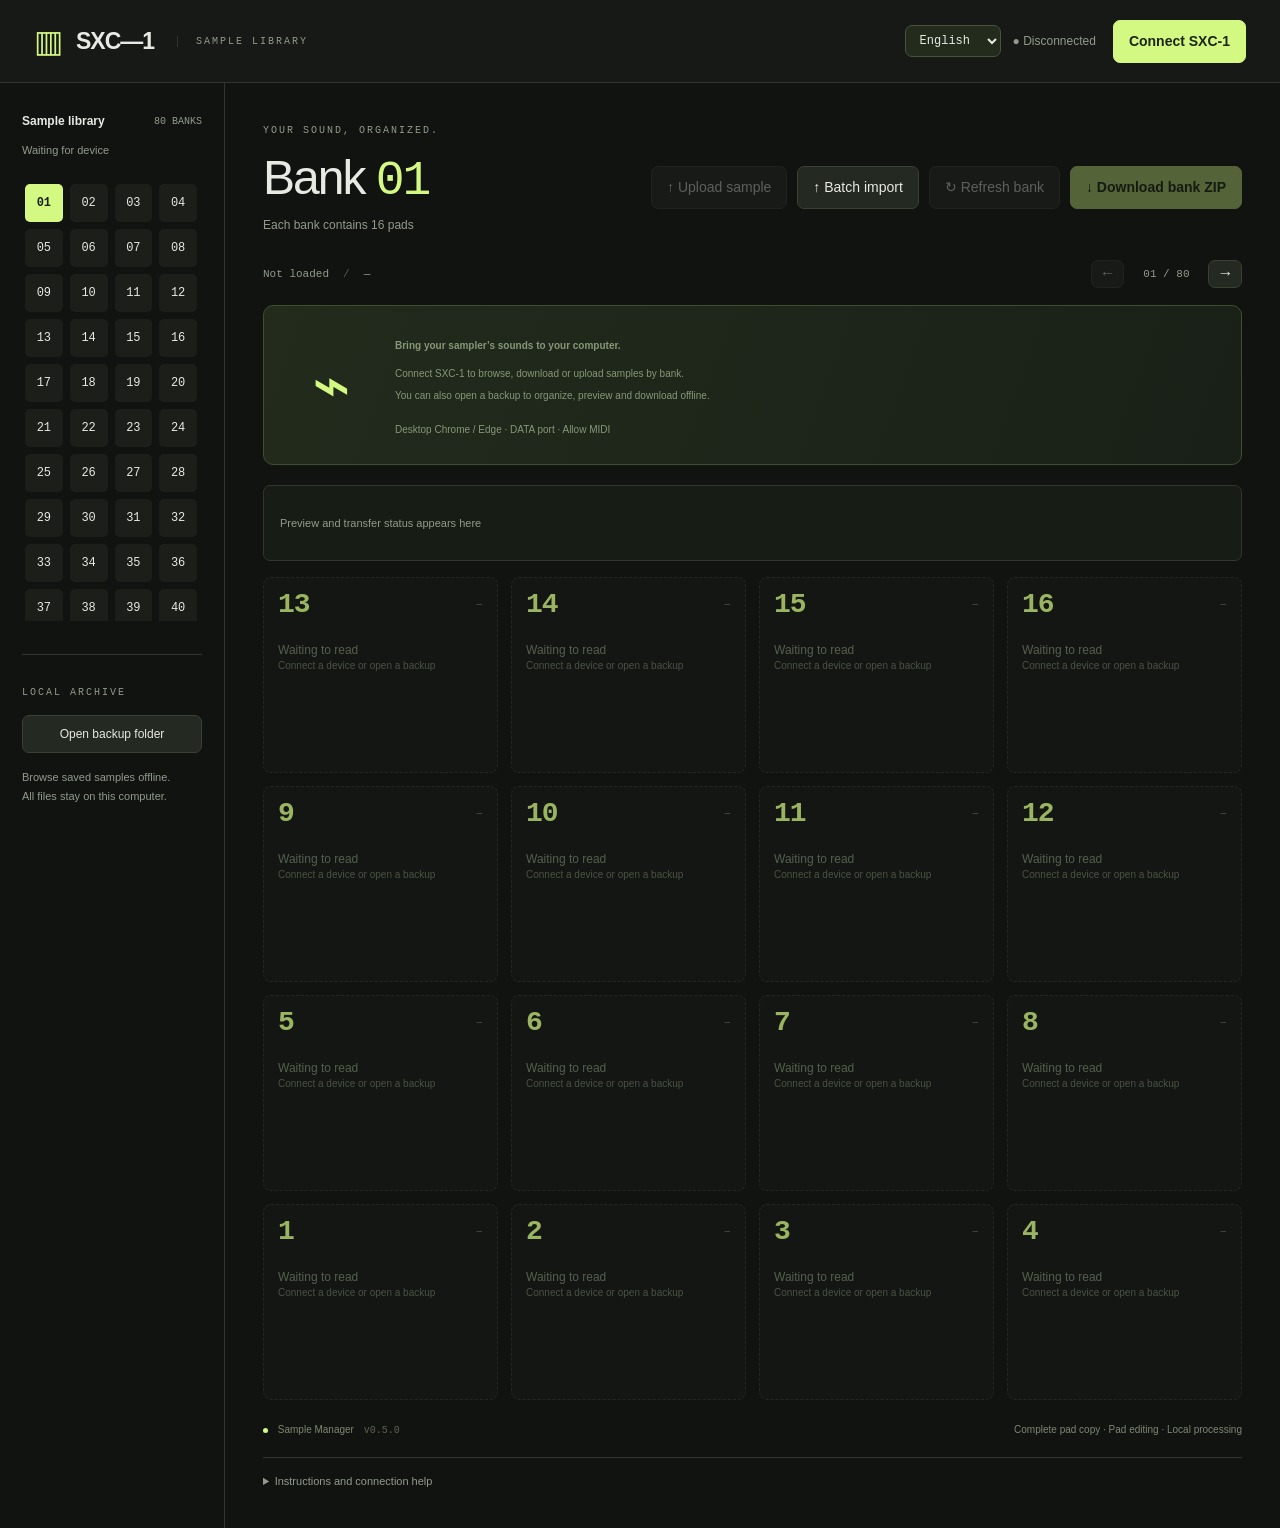
==== commit 4b0617b0: "Add English localization with persistent language selection" ====
--- a/index.html
+++ b/index.html
@@ -1,6 +1,6 @@
 <!doctype html>
 <html lang="zh-CN">
-<head><meta charset="utf-8"><meta name="viewport" content="width=device-width, initial-scale=1"><meta name="color-scheme" content="dark"><meta name="description" content="SXC-1 非官方网页采样管理器：浏览、下载、上传、复制采样与编辑 Pad 设置，通过 USB 直接连接，本机处理音频。"><title>SXC-1 · 采样管理器</title>
+<head><meta charset="utf-8"><meta name="viewport" content="width=device-width, initial-scale=1"><meta name="color-scheme" content="dark"><meta name="description" content="SXC-1 非官方网页采样管理器：浏览、下载、上传、复制采样与编辑 Pad 设置，通过 USB 直接连接，本机处理音频。" data-i18n-content="SXC-1 非官方网页采样管理器：浏览、下载、上传、复制采样与编辑 Pad 设置，通过 USB 直接连接，本机处理音频。"><title data-i18n="SXC-1 · 采样管理器">SXC-1 · 采样管理器</title>
 <style>:root{--bg:#111311;--panel:#1a1d19;--line:#30362d;--text:#e7eae2;--muted:#929b8b;--accent:#d4f983;--mono:ui-monospace,SFMono-Regular,Menlo,monospace}*{box-sizing:border-box}body{margin:0;background:var(--bg);color:var(--text);font:14px/1.5 -apple-system,BlinkMacSystemFont,"Helvetica Neue","PingFang SC",sans-serif}button{font:inherit;background:#242922;color:var(--text);border:1px solid #394132;border-radius:7px;padding:10px 15px;cursor:pointer;white-space:nowrap;transition:background .15s,border-color .15s}button:hover:not(:disabled){background:#343d2d;border-color:#7d9366}button:disabled{opacity:.35;cursor:not-allowed}button:focus-visible,summary:focus-visible{outline:2px solid var(--accent);outline-offset:4px}.primary{background:var(--accent);border-color:var(--accent);color:#1b2513;font-weight:650}.primary:hover:not(:disabled){background:#e1ffad;border-color:#e1ffad}[hidden]{display:none!important}.topbar{height:83px;display:flex;align-items:center;justify-content:space-between;padding:0 34px;border-bottom:1px solid var(--line);background:#161915}.brand{display:flex;gap:13px;align-items:center}.brand strong{font-size:23px;letter-spacing:-1px}.logo{color:var(--accent);font-size:31px;line-height:1}.brand-sub{font:10px var(--mono);letter-spacing:2px;color:var(--muted);border-left:1px solid var(--line);padding-left:18px;margin-left:10px}.top-actions{display:flex;align-items:center;gap:12px}.connection{font-size:12px;color:var(--muted);padding-right:5px}.connection.online{color:var(--accent)}.layout{display:grid;grid-template-columns:225px minmax(0,1fr);max-width:1600px;margin:auto}aside{min-width:0;border-right:1px solid var(--line);padding:29px 22px;min-height:calc(100vh - 83px);display:flex;flex-direction:column}.sidebar-head{display:flex;justify-content:space-between;font-size:12px;font-weight:600}.muted{color:var(--muted);font:10px var(--mono);line-height:20px}.source-tag{color:var(--muted);font-size:11px;margin:10px 0 22px;overflow-wrap:anywhere}nav{display:grid;grid-template-columns:repeat(4,1fr);gap:7px;max-height:440px;overflow:auto;align-content:start;padding:3px 5px 8px 3px;scrollbar-width:thin;scrollbar-color:#46513c transparent}nav button{font:12px var(--mono);border-color:transparent;background:#1b1e19;padding:11px 0;border-radius:5px}nav button[aria-current="page"]{background:var(--accent);color:#192210;font-weight:700}nav button.loaded:not([aria-current="page"]){border-color:#546840}.local-panel{margin-top:33px;padding-top:25px;border-top:1px solid var(--line)}.eyebrow{font:10px var(--mono);letter-spacing:2px;color:var(--muted)}.local-panel button{width:100%;margin-top:14px;font-size:12px;padding:9px 6px}.local-panel p{font-size:11px;color:var(--muted);line-height:1.8;margin:15px 0 0}main{padding:35px 38px 24px;min-width:0}.heading{display:flex;justify-content:space-between;align-items:center;gap:16px}h1{font-size:48px;font-weight:400;letter-spacing:-2px;line-height:1.1;margin:13px 0 8px}h1 em{color:var(--accent);font-style:normal;font-family:var(--mono);font-weight:300}.heading p{color:var(--muted);font-size:12px;margin:0}.bank-actions{display:flex;gap:10px;padding-top:24px}.page-bar{display:flex;align-items:center;justify-content:space-between;margin:26px 0 17px;font:11px var(--mono);color:var(--muted)}.divider{margin:0 14px;color:#525c4a}.pager{display:flex;align-items:center;gap:12px}.pager button{padding:4px 11px;font-size:16px}.pager span{min-width:60px;text-align:center}.welcome{display:flex;align-items:center;gap:24px;padding:25px 27px;background:linear-gradient(110deg,#232b1d,#192017);border:1px solid #3e4f2c;border-radius:10px;margin:0 0 20px}.welcome-icon{font-size:65px;color:var(--accent);font-weight:200;width:80px;text-align:center}.welcome h2{font-size:17px;font-weight:550;margin:0 0 7px}.welcome p{font-size:12px;color:#b2bda5;margin:0 0 12px;line-height:1.8}.welcome span{font-size:10px;color:#879776}.pads{display:grid;grid-template-columns:repeat(4,minmax(0,1fr));gap:13px}.pad{background:var(--panel);border:1px solid var(--line);border-radius:8px;padding:13px 14px 11px;min-height:154px;position:relative;overflow:hidden}.pad:hover:not(.empty){background:#20251d}.pad.playing{box-shadow:inset 0 0 0 1px var(--pad-color,var(--accent))}.pad-top{display:flex;justify-content:space-between;align-items:center}.pad-number{font:800 28px/1 var(--mono);color:var(--accent);letter-spacing:-1px}.pad-type{font:9px var(--mono);letter-spacing:1px;color:#748368}.pad h2{font:14px var(--mono);margin:11px 0 3px;font-weight:500}.pad p{font:10px var(--mono);color:var(--muted);margin:0}.pad canvas{display:block;width:100%;height:26px;margin:9px 0 7px}.pad-actions{display:flex;gap:7px;margin-top:7px}.pad-actions button{font-size:11px;padding:5px 0;flex:1;background:#252d20;border-color:#394331}.pad-actions .download{color:var(--accent)}.pad.empty{background:#151813;border-style:dashed;border-color:#2a3026;opacity:.7}.empty h2{font:12px -apple-system,sans-serif;color:#738068;margin-top:24px}.empty .pad-number{color:#64715a}.empty p{font:10px -apple-system,sans-serif;color:#626e59}.progress-panel{border:1px solid #566e35;border-radius:7px;padding:13px 15px;margin-bottom:18px;background:#202a18}.progress-panel>div{display:flex;align-items:center;justify-content:space-between;gap:12px}.progress-panel button{padding:4px 10px;font-size:11px}.progress-panel span{font-size:12px;color:#d0e7b2}progress{width:100%;height:4px;border:0;display:block;margin-top:12px;accent-color:var(--accent)}progress::-webkit-progress-bar{background:#394330;border-radius:4px}progress::-webkit-progress-value{background:var(--accent);border-radius:4px}#notice{font-size:12px;padding:12px 16px;border:1px solid #435036;background:#1f2719;border-radius:7px;margin:0 0 16px;overflow-wrap:anywhere}#notice.error{color:#ffd3bc;background:#33251e;border-color:#684530}footer{display:flex;justify-content:space-between;gap:10px;color:#7c8872;font-size:10px;padding:22px 0 20px}footer small{font:10px var(--mono);color:#59654f;padding-left:7px}.dot{display:inline-block;width:5px;height:5px;border-radius:50%;background:var(--accent);margin-right:7px}.help{border-top:1px solid var(--line);font-size:11px;color:var(--muted);padding:15px 0}.help summary{cursor:pointer;width:max-content}.help div{max-width:760px;line-height:1.9;margin-top:16px}.help p{margin:9px 0}@media(min-width:1400px){.pad{min-height:180px}.pad canvas{height:42px}}@media(max-width:1050px){.layout{grid-template-columns:180px minmax(0,1fr)}aside{padding:26px 14px}main{padding:28px 23px}.pads{gap:10px}.pad{padding:12px 10px}.bank-actions{flex-direction:column}.topbar{padding:0 24px}.brand-sub{display:none}}@media(max-width:760px){.layout{grid-template-columns:minmax(0,1fr)}aside{min-height:0;border-right:0;border-bottom:1px solid var(--line);padding:14px 18px}.sidebar-head,.source-tag,.local-panel .eyebrow,.local-panel p{display:none}nav{display:flex;max-height:none;overflow:auto;gap:6px;padding:3px 2px 7px}nav button{min-width:37px;padding:9px 0}.local-panel{border:0;display:flex;gap:8px;padding:0;margin:4px 0 0}.local-panel button{width:auto;margin:0;padding:6px 12px}.topbar{height:70px;padding:0 18px}.brand strong{font-size:20px}.logo{display:none}.connection{max-width:125px;overflow:hidden;text-overflow:ellipsis;white-space:nowrap;font-size:10px}.top-actions{gap:5px}.top-actions button{font-size:11px;padding:8px 10px}main{padding:24px 18px}.heading{align-items:flex-end}h1{font-size:39px}.eyebrow{font-size:8px}.bank-actions button{font-size:11px;padding:8px 12px}.page-bar{margin-top:23px}.pads{grid-template-columns:repeat(2,minmax(0,1fr));gap:10px}.pad{min-height:152px}.welcome{padding:20px 18px;gap:12px}.welcome-icon{display:none}.welcome h2{font-size:15px}.welcome span{font-size:9px}footer{flex-direction:column;gap:5px}}
 dialog{width:min(570px,calc(100vw - 28px));max-height:90vh;overflow:auto;border:1px solid #586d42;border-radius:14px;background:#191e16;color:var(--text);padding:27px;box-shadow:0 24px 100px #0009}dialog::backdrop{background:#000b;backdrop-filter:blur(4px)}.dialog-head{display:flex;justify-content:space-between;align-items:center}.dialog-head h2{font-size:25px;font-weight:500;margin:8px 0 0}.dialog-head button{padding:6px 12px}.dialog-intro{color:var(--muted);font-size:13px;margin:14px 0 24px}.field-label{display:block;font-size:12px;color:var(--muted);margin-bottom:8px}select{width:100%;padding:11px;border:1px solid #45543a;border-radius:7px;background:#232b1d;color:var(--text);font:inherit}.file-picker{display:block;border:1px dashed #617b45;border-radius:9px;padding:20px;margin-top:19px;background:#222c1b}.file-picker strong{display:block;font-size:15px;color:var(--accent)}.file-picker span{display:block;font-size:11px;color:var(--muted);margin:5px 0 14px}.file-picker input{max-width:100%;font-size:12px}input::file-selector-button{padding:8px 11px;background:#354328;color:var(--text);border:1px solid #5b7043;border-radius:5px;margin-right:10px}#uploadFilename{font-size:14px;overflow-wrap:anywhere;margin:20px 0 4px}#uploadFormat,.conversion{color:var(--muted);font-size:11px;line-height:1.9}#uploadWave{width:100%;height:45px;margin:7px 0}#uploadAudio{width:100%;height:36px}.dialog-actions{display:flex;justify-content:space-between;gap:12px;margin-top:20px}.dialog-actions button{font-size:12px}#uploadMessage{font-size:12px;color:#b5c7a4;min-height:20px}#uploadMessage.error{color:#ffd3bc}.receipt{display:flex;align-items:center;justify-content:space-between;gap:12px;padding:10px 14px;margin-bottom:16px;border:1px solid var(--line);border-radius:7px;font-size:11px;color:var(--muted)}.receipt button{font-size:11px;padding:5px 10px}.pad.empty:has(.pad-actions){opacity:1}.empty .pad-actions{margin-top:18px}@media(max-width:1050px){.bank-actions{padding-top:0;gap:6px}}@media(max-width:480px){dialog{padding:20px}.dialog-head h2{font-size:22px}.dialog-actions{flex-direction:column}.receipt{align-items:flex-start;flex-direction:column}}
 
@@ -39,70 +39,163 @@
 .batch-feedback{display:grid;grid-template-areas:"batch-status";height:78px;flex:none;margin-top:12px}.batch-feedback>*{grid-area:batch-status;min-height:0!important;overflow:auto;margin:0!important}.batch-feedback:has(.batch-progress:not([hidden])) #batchMessage{visibility:hidden}.batch-feedback .batch-progress{display:flex;flex-direction:column;justify-content:center}#batchDialog>.batch-connection{flex:none}
 
 #batchDialog.has-files .dialog-intro{display:none}#batchDialog.has-files .batch-drop{padding:12px;display:flex;align-items:center;justify-content:space-between;gap:12px}#batchDialog.has-files .batch-drop>strong{font-size:12px}#batchDialog.has-files .batch-drop>span{display:none}#batchDialog.has-files .batch-start{margin:16px 0}@media(max-width:600px){#batchDialog.has-files .batch-drop{align-items:flex-start;flex-direction:column;gap:10px}}
+
+/* Language selection changes presentation only and stays available during transfers. */
+.language-picker{display:flex;align-items:center}.language-picker select{width:auto;min-width:96px;padding:7px 10px;font:12px var(--mono)}
+.top-actions{flex-wrap:wrap}.top-actions .connection{white-space:nowrap}
+@media(max-width:600px){.topbar{gap:12px;flex-wrap:wrap}.top-actions{gap:8px}.language-picker select{min-width:90px}}
 </style></head>
 <body>
-<header class="topbar"><div class="brand"><span class="logo" aria-hidden="true">▥</span><strong>SXC—1</strong><span class="brand-sub">SAMPLE LIBRARY</span></div><div class="top-actions"><span id="connection" class="connection">● 未连接</span><button id="connect" class="primary">连接 SXC-1</button><button id="disconnect" hidden>断开</button></div></header>
+<header class="topbar"><div class="brand"><span class="logo" aria-hidden="true">▥</span><strong>SXC—1</strong><span class="brand-sub">SAMPLE LIBRARY</span></div><div class="top-actions"><label class="language-picker"><span class="sr-only" data-i18n="界面语言">界面语言</span><select id="language" data-language-select aria-label="界面语言" data-i18n-aria-label="界面语言"><option value="en" lang="en">English</option><option value="zh-CN" lang="zh-CN">简体中文</option></select></label><span id="connection" class="connection"><span data-i18n="● 未连接">● 未连接</span></span><button id="connect" class="primary"><span data-i18n="连接 SXC-1">连接 SXC-1</span></button><button id="disconnect" hidden><span data-i18n="断开">断开</span></button></div></header>
 <div class="layout">
-<aside><div class="sidebar-head"><span>采样库</span><span id="bankCount" class="muted">80 BANKS</span></div><div class="source-tag" id="sourceTag">等待连接设备</div><nav id="banks" aria-label="选择 Bank"></nav><div class="local-panel"><span class="eyebrow">LOCAL ARCHIVE</span><button id="saved" hidden>查看已保存备份 ↗</button><button id="folder">打开备份文件夹</button><input id="folderInput" type="file" webkitdirectory multiple hidden><p>离线浏览已保存的采样。<br>所有文件都留在这台电脑。</p></div></aside>
+<aside><div class="sidebar-head"><span><span data-i18n="采样库">采样库</span></span><span id="bankCount" class="muted">80 BANKS</span></div><div class="source-tag" id="sourceTag"><span data-i18n="等待连接设备">等待连接设备</span></div><nav id="banks" aria-label="选择 Bank" data-i18n-aria-label="选择 Bank"></nav><div class="local-panel"><span class="eyebrow">LOCAL ARCHIVE</span><button id="saved" hidden><span data-i18n="查看已保存备份 ↗">查看已保存备份 ↗</span></button><button id="folder"><span data-i18n="打开备份文件夹">打开备份文件夹</span></button><input id="folderInput" type="file" webkitdirectory multiple hidden><p><span data-i18n="离线浏览已保存的采样。">离线浏览已保存的采样。</span><br><span data-i18n="所有文件都留在这台电脑。">所有文件都留在这台电脑。</span></p></div></aside>
 <main>
-<div class="heading"><div><span class="eyebrow">YOUR SOUND, ORGANIZED.</span><h1 id="bankTitle">Bank <em>01</em></h1><p id="bankSubtitle">每一页对应 16 个 Pad</p></div><div class="bank-actions"><button id="uploadOpen" disabled>↑ 上传采样</button><button id="batchOpen">↑ 批量上传采样</button><button id="refresh" disabled>↻ 刷新本页</button><button id="downloadBank" class="primary" disabled>↓ 下载整页 ZIP</button></div></div>
-<div class="page-bar"><div><span id="sampleCount">尚未读取</span><span class="divider">/</span><span id="bankSize">—</span></div><div class="pager"><button id="prev" aria-label="上一页" disabled>←</button><span id="pageNumber">01 / 80</span><button id="next" aria-label="下一页">→</button></div></div>
-<div id="welcome" class="welcome"><div class="welcome-icon" aria-hidden="true">⌁</div><div><h2>把机器里的声音，带到电脑上。</h2><p>连接 SXC-1，按 Bank 浏览、下载或上传采样。<br>也可以打开备份，在离线时整理、试听和下载。</p><span>电脑 Chrome / Edge · DATA 接口连接 · 允许 MIDI</span></div></div>
-<div class="status-area"><p class="status-idle" aria-hidden="true">试听与传输状态会显示在这里</p>
-<div id="progressPanel" class="progress-panel" hidden><div><span id="progressText" role="status" aria-live="polite">准备读取…</span><button id="cancel">取消</button></div><progress id="progress" value="0" max="100" aria-label="传输进度"></progress></div>
+<div class="heading"><div><span class="eyebrow">YOUR SOUND, ORGANIZED.</span><h1 id="bankTitle">Bank <em>01</em></h1><p id="bankSubtitle"><span data-i18n="每一页对应 16 个 Pad">每一页对应 16 个 Pad</span></p></div><div class="bank-actions"><button id="uploadOpen" disabled><span data-i18n="↑ 上传采样">↑ 上传采样</span></button><button id="batchOpen"><span data-i18n="↑ 批量上传采样">↑ 批量上传采样</span></button><button id="refresh" disabled><span data-i18n="↻ 刷新本页">↻ 刷新本页</span></button><button id="downloadBank" class="primary" disabled><span data-i18n="↓ 下载整页 ZIP">↓ 下载整页 ZIP</span></button></div></div>
+<div class="page-bar"><div><span id="sampleCount"><span data-i18n="尚未读取">尚未读取</span></span><span class="divider">/</span><span id="bankSize">—</span></div><div class="pager"><button id="prev" aria-label="上一页" disabled data-i18n-aria-label="上一页">←</button><span id="pageNumber">01 / 80</span><button id="next" aria-label="下一页" data-i18n-aria-label="下一页">→</button></div></div>
+<div id="welcome" class="welcome"><div class="welcome-icon" aria-hidden="true">⌁</div><div><h2><span data-i18n="把机器里的声音，带到电脑上。">把机器里的声音，带到电脑上。</span></h2><p><span data-i18n="连接 SXC-1，按 Bank 浏览、下载或上传采样。">连接 SXC-1，按 Bank 浏览、下载或上传采样。</span><br><span data-i18n="也可以打开备份，在离线时整理、试听和下载。">也可以打开备份，在离线时整理、试听和下载。</span></p><span><span data-i18n="电脑 Chrome / Edge · DATA 接口连接 · 允许 MIDI">电脑 Chrome / Edge · DATA 接口连接 · 允许 MIDI</span></span></div></div>
+<div class="status-area"><p class="status-idle" aria-hidden="true"><span data-i18n="试听与传输状态会显示在这里">试听与传输状态会显示在这里</span></p>
+<div id="progressPanel" class="progress-panel" hidden><div><span id="progressText" role="status" aria-live="polite"><span data-i18n="准备读取…">准备读取…</span></span><button id="cancel"><span data-i18n="取消">取消</span></button></div><progress id="progress" value="0" max="100" aria-label="传输进度" data-i18n-aria-label="传输进度"></progress></div>
 <p id="notice" role="status" aria-live="polite" hidden></p>
 </div>
-<div id="uploadReceipt" class="receipt" hidden><span id="receiptText"></span><button id="receiptDownload">下载上传记录</button></div>
-<div id="clipboardBar" class="clipboard-bar" hidden><div><span class="eyebrow">PAD CLIPBOARD</span><strong id="clipboardTitle"></strong><span id="clipboardDetail"></span></div><button id="clearClipboard">清空复制</button></div>
-<div id="editReceipt" class="receipt" hidden><span id="editReceiptText"></span><button id="editReceiptDownload">下载编辑记录</button></div>
-<div class="pad-board"><section id="pads" class="pads" aria-label="采样列表，Pad 1 在左下"></section></div>
-<footer><span><i class="dot"></i> 采样管理器 <small>v0.5.0</small></span><span>完整复制 · Pad 编辑 · 本机处理</span></footer>
-<details class="help"><summary>使用说明与连接帮助</summary><div><p>使用机器的 DATA 接口连接电脑，在 Chrome 或 Edge 中打开本页，点击“连接 SXC-1”，允许 MIDI / SysEx 访问。连接期间请退出官方 App 或其他读取 SXC-1 的程序。</p><p>每页对应一个 Bank，连接时打开机器当前 Bank，网页翻页时机器同步切换。将一个 WAV 拖到空 Pad 会直接检查、转换并上传；已有采样的 Pad 不接受拖入。点击“试听”会先读取该采样，再由电脑播放；右上角 Loop 点亮时循环试听，熄灭时单次播放；播放中可随时切换，仅控制网页试听。WAV 下载保留机器上的原始文件。整页 ZIP 包含该 Bank 的全部文件、Pad 设置和校验清单。空 Pad 不会生成占位音频。</p><p>“批量上传采样”支持多选音频或拖入文件夹（包含子文件夹），按路径和文件名从指定 Bank / Pad 连续填充。先检查全部连续空位和音频；占用或越界时不开始上传，保留列表供处理后重试。关闭弹窗仍保留列表，刷新页面会清空。批量上传不恢复原备份的 Pad 设置；需要完整设置时使用复制/粘贴。</p><p>选择“打开备份文件夹”时，请选择包含 manifest.json 和 Bank01 等目录的备份根目录，或解压后的整页 ZIP 文件夹。选择的文件只在本页读取。</p><p>读取失败或取消后，重新连接设备即可继续。下载期间不要更改机器上的采样。网页单个文件上限 256 MB，整页上限 512 MB。上传支持 60 秒以内的单/双声道 WAV（PCM 8/16/24/32-bit、Float 32-bit），在本机转换为 48 kHz / 16-bit 双声道。只开放空 Pad；以单次播放、音量 100% 加载，不保留源文件的循环点等设置。上传期间请勿操作机器或同时连接官方 App。</p><p>有采样的 Pad 可点击“复制”，再到同一或其他 Bank 的空 Pad 点击“粘贴”。复制原始 WAV、波形、起止点、Pad 设置及同名前缀的附属文件，不重新编码；不包含 Pattern。每个复制文件最大 64 MB。“Edit 编辑”支持 Level、Pitch、Group、LED 颜色、Pan、One Shot、Loop、BPM；保存后核对实时参数和机器保存文件。编辑记录保留修改前后的设置。</p><p>在线版直接通过 HTTPS 地址使用；本地版可通过 localhost 服务或附带的启动器打开。网页试听播放原始 WAV，不模拟机器的播放参数。音频在本机处理，不上传到网站服务器；浏览器本地保留最近一次上传和编辑记录。离开页面会清空临时缓存和复制剪贴板，已下载的文件仍在电脑上。</p><p>非官方工具，与 CASIO 无隶属关系。已在 macOS / Chrome / 固件 1.4.1 上完成实机验证。</p></div></details>
+<div id="uploadReceipt" class="receipt" hidden><span id="receiptText"></span><button id="receiptDownload"><span data-i18n="下载上传记录">下载上传记录</span></button></div>
+<div id="clipboardBar" class="clipboard-bar" hidden><div><span class="eyebrow">PAD CLIPBOARD</span><strong id="clipboardTitle"></strong><span id="clipboardDetail"></span></div><button id="clearClipboard"><span data-i18n="清空复制">清空复制</span></button></div>
+<div id="editReceipt" class="receipt" hidden><span id="editReceiptText"></span><button id="editReceiptDownload"><span data-i18n="下载编辑记录">下载编辑记录</span></button></div>
+<div class="pad-board"><section id="pads" class="pads" aria-label="采样列表，Pad 1 在左下" data-i18n-aria-label="采样列表，Pad 1 在左下"></section></div>
+<footer><span><i class="dot"></i> <span data-i18n="采样管理器">采样管理器</span> <small>v0.5.0</small></span><span><span data-i18n="完整复制 · Pad 编辑 · 本机处理">完整复制 · Pad 编辑 · 本机处理</span></span></footer>
+<details class="help"><summary><span data-i18n="使用说明与连接帮助">使用说明与连接帮助</span></summary><div><p><span data-i18n="使用机器的 DATA 接口连接电脑，在 Chrome 或 Edge 中打开本页，点击“连接 SXC-1”，允许 MIDI / SysEx 访问。连接期间请退出官方 App 或其他读取 SXC-1 的程序。">使用机器的 DATA 接口连接电脑，在 Chrome 或 Edge 中打开本页，点击“连接 SXC-1”，允许 MIDI / SysEx 访问。连接期间请退出官方 App 或其他读取 SXC-1 的程序。</span></p><p><span data-i18n="每页对应一个 Bank，连接时打开机器当前 Bank，网页翻页时机器同步切换。将一个 WAV 拖到空 Pad 会直接检查、转换并上传；已有采样的 Pad 不接受拖入。点击“试听”会先读取该采样，再由电脑播放；右上角 Loop 点亮时循环试听，熄灭时单次播放；播放中可随时切换，仅控制网页试听。WAV 下载保留机器上的原始文件。整页 ZIP 包含该 Bank 的全部文件、Pad 设置和校验清单。空 Pad 不会生成占位音频。">每页对应一个 Bank，连接时打开机器当前 Bank，网页翻页时机器同步切换。将一个 WAV 拖到空 Pad 会直接检查、转换并上传；已有采样的 Pad 不接受拖入。点击“试听”会先读取该采样，再由电脑播放；右上角 Loop 点亮时循环试听，熄灭时单次播放；播放中可随时切换，仅控制网页试听。WAV 下载保留机器上的原始文件。整页 ZIP 包含该 Bank 的全部文件、Pad 设置和校验清单。空 Pad 不会生成占位音频。</span></p><p><span data-i18n="“批量上传采样”支持多选音频或拖入文件夹（包含子文件夹），按路径和文件名从指定 Bank / Pad 连续填充。先检查全部连续空位和音频；占用或越界时不开始上传，保留列表供处理后重试。关闭弹窗仍保留列表，刷新页面会清空。批量上传不恢复原备份的 Pad 设置；需要完整设置时使用复制/粘贴。">“批量上传采样”支持多选音频或拖入文件夹（包含子文件夹），按路径和文件名从指定 Bank / Pad 连续填充。先检查全部连续空位和音频；占用或越界时不开始上传，保留列表供处理后重试。关闭弹窗仍保留列表，刷新页面会清空。批量上传不恢复原备份的 Pad 设置；需要完整设置时使用复制/粘贴。</span></p><p><span data-i18n="选择“打开备份文件夹”时，请选择包含 manifest.json 和 Bank01 等目录的备份根目录，或解压后的整页 ZIP 文件夹。选择的文件只在本页读取。">选择“打开备份文件夹”时，请选择包含 manifest.json 和 Bank01 等目录的备份根目录，或解压后的整页 ZIP 文件夹。选择的文件只在本页读取。</span></p><p><span data-i18n="读取失败或取消后，重新连接设备即可继续。下载期间不要更改机器上的采样。网页单个文件上限 256 MB，整页上限 512 MB。上传支持 60 秒以内的单/双声道 WAV（PCM 8/16/24/32-bit、Float 32-bit），在本机转换为 48 kHz / 16-bit 双声道。只开放空 Pad；以单次播放、音量 100% 加载，不保留源文件的循环点等设置。上传期间请勿操作机器或同时连接官方 App。">读取失败或取消后，重新连接设备即可继续。下载期间不要更改机器上的采样。网页单个文件上限 256 MB，整页上限 512 MB。上传支持 60 秒以内的单/双声道 WAV（PCM 8/16/24/32-bit、Float 32-bit），在本机转换为 48 kHz / 16-bit 双声道。只开放空 Pad；以单次播放、音量 100% 加载，不保留源文件的循环点等设置。上传期间请勿操作机器或同时连接官方 App。</span></p><p><span data-i18n="有采样的 Pad 可点击“复制”，再到同一或其他 Bank 的空 Pad 点击“粘贴”。复制原始 WAV、波形、起止点、Pad 设置及同名前缀的附属文件，不重新编码；不包含 Pattern。每个复制文件最大 64 MB。“Edit 编辑”支持 Level、Pitch、Group、LED 颜色、Pan、One Shot、Loop、BPM；保存后核对实时参数和机器保存文件。编辑记录保留修改前后的设置。">有采样的 Pad 可点击“复制”，再到同一或其他 Bank 的空 Pad 点击“粘贴”。复制原始 WAV、波形、起止点、Pad 设置及同名前缀的附属文件，不重新编码；不包含 Pattern。每个复制文件最大 64 MB。“Edit 编辑”支持 Level、Pitch、Group、LED 颜色、Pan、One Shot、Loop、BPM；保存后核对实时参数和机器保存文件。编辑记录保留修改前后的设置。</span></p><p><span data-i18n="在线版直接通过 HTTPS 地址使用；本地版可通过 localhost 服务或附带的启动器打开。网页试听播放原始 WAV，不模拟机器的播放参数。音频在本机处理，不上传到网站服务器；浏览器本地保留最近一次上传和编辑记录。离开页面会清空临时缓存和复制剪贴板，已下载的文件仍在电脑上。">在线版直接通过 HTTPS 地址使用；本地版可通过 localhost 服务或附带的启动器打开。网页试听播放原始 WAV，不模拟机器的播放参数。音频在本机处理，不上传到网站服务器；浏览器本地保留最近一次上传和编辑记录。离开页面会清空临时缓存和复制剪贴板，已下载的文件仍在电脑上。</span></p><p><span data-i18n="非官方工具，与 CASIO 无隶属关系。已在 macOS / Chrome / 固件 1.4.1 上完成实机验证。">非官方工具，与 CASIO 无隶属关系。已在 macOS / Chrome / 固件 1.4.1 上完成实机验证。</span></p></div></details>
 </main></div>
 <audio id="player" hidden></audio>
 <dialog id="uploadDialog" aria-labelledby="uploadTitle">
-<div class="dialog-head"><div><span class="eyebrow">FROM YOUR COMPUTER</span><h2 id="uploadTitle">上传采样</h2></div><button id="uploadClose" aria-label="关闭上传窗口">✕</button></div>
-<p class="dialog-intro">选择电脑里的 WAV，试听后放入一个空 Pad。</p>
-<label class="field-label" for="uploadTarget">目标 Pad</label><select id="uploadTarget"></select>
-<label class="file-picker" for="uploadInput"><strong>选择 WAV 文件</strong><span>最长 60 秒 · 最大 64 MB · 单声道或双声道</span><input id="uploadInput" type="file" accept=".wav,audio/wav,audio/x-wav"></label>
-<div id="uploadPreview" hidden><h3 id="uploadFilename"></h3><p id="uploadFormat"></p><canvas id="uploadWave" aria-label="待上传采样波形"></canvas><audio id="uploadAudio" controls preload="metadata"></audio><p class="conversion">上传格式：48 kHz / 16-bit · 双声道<br>播放设置：单次播放 · 音量 100%<br>包含机器屏幕所需的波形预览</p></div>
-<p id="uploadMessage" role="status" aria-live="polite">文件只在这台电脑处理。</p>
-<div class="dialog-actions"><button id="uploadConverted" disabled>下载转换后的 WAV</button><button id="uploadSubmit" class="primary" disabled>上传到空 Pad</button></div>
+<div class="dialog-head"><div><span class="eyebrow">FROM YOUR COMPUTER</span><h2 id="uploadTitle"><span data-i18n="上传采样">上传采样</span></h2></div><label class="language-picker"><span class="sr-only" data-i18n="界面语言">界面语言</span><select data-language-select aria-label="界面语言" data-i18n-aria-label="界面语言"><option value="en" lang="en">English</option><option value="zh-CN" lang="zh-CN">简体中文</option></select></label><button id="uploadClose" aria-label="关闭上传窗口" data-i18n-aria-label="关闭上传窗口">✕</button></div>
+<p class="dialog-intro"><span data-i18n="选择电脑里的 WAV，试听后放入一个空 Pad。">选择电脑里的 WAV，试听后放入一个空 Pad。</span></p>
+<label class="field-label" for="uploadTarget"><span data-i18n="目标 Pad">目标 Pad</span></label><select id="uploadTarget"></select>
+<label class="file-picker" for="uploadInput"><strong><span data-i18n="选择 WAV 文件">选择 WAV 文件</span></strong><span><span data-i18n="最长 60 秒 · 最大 64 MB · 单声道或双声道">最长 60 秒 · 最大 64 MB · 单声道或双声道</span></span><input id="uploadInput" type="file" accept=".wav,audio/wav,audio/x-wav"></label>
+<div id="uploadPreview" hidden><h3 id="uploadFilename"></h3><p id="uploadFormat"></p><canvas id="uploadWave" aria-label="待上传采样波形" data-i18n-aria-label="待上传采样波形"></canvas><audio id="uploadAudio" controls preload="metadata"></audio><p class="conversion"><span data-i18n="上传格式：48 kHz / 16-bit · 双声道">上传格式：48 kHz / 16-bit · 双声道</span><br><span data-i18n="播放设置：单次播放 · 音量 100%">播放设置：单次播放 · 音量 100%</span><br><span data-i18n="包含机器屏幕所需的波形预览">包含机器屏幕所需的波形预览</span></p></div>
+<p id="uploadMessage" role="status" aria-live="polite"><span data-i18n="文件只在这台电脑处理。">文件只在这台电脑处理。</span></p>
+<div class="dialog-actions"><button id="uploadConverted" disabled><span data-i18n="下载转换后的 WAV">下载转换后的 WAV</span></button><button id="uploadSubmit" class="primary" disabled><span data-i18n="上传到空 Pad">上传到空 Pad</span></button></div>
 </dialog>
 <dialog id="batchDialog" aria-labelledby="batchTitle">
-<div class="dialog-head"><div><span class="eyebrow">BATCH IMPORT</span><h2 id="batchTitle">批量上传采样</h2></div><button type="button" id="batchClose" aria-label="关闭批量上传窗口">✕</button></div>
-<div class="batch-body"><p class="dialog-intro">从指定位置连续填入。先检查整段空位与全部音频，再逐个上传。</p>
-<div id="batchDrop" class="batch-drop"><strong>将多个音频或文件夹拖到这里</strong><span>包含子文件夹 · 按路径与文件名排序 · 重新选择会替换列表</span><div class="batch-pickers"><button type="button" id="batchFilesButton">选择多个音频</button><button type="button" id="batchFolderButton">选择文件夹</button></div><input id="batchFiles" type="file" multiple accept="audio/*,.wav,.wave,.mp3,.flac,.m4a,.aac,.ogg,.opus,.aif,.aiff" hidden><input id="batchFolder" type="file" webkitdirectory multiple hidden></div>
-<div class="batch-start"><label for="batchBank">起始 Bank<select id="batchBank" aria-label="起始 Bank"></select></label><label for="batchPad">起始 Pad<select id="batchPad" aria-label="起始 Pad"></select></label><p>Pad 1 → 16，随后进入下一 Bank。<br>遇到占用位置会停止检查，不跳过。</p></div>
-<div class="batch-summary"><strong id="batchCount">尚未选择音频</strong><button type="button" id="batchClear">清空列表</button></div>
+<div class="dialog-head"><div><span class="eyebrow">BATCH IMPORT</span><h2 id="batchTitle"><span data-i18n="批量上传采样">批量上传采样</span></h2></div><label class="language-picker"><span class="sr-only" data-i18n="界面语言">界面语言</span><select data-language-select aria-label="界面语言" data-i18n-aria-label="界面语言"><option value="en" lang="en">English</option><option value="zh-CN" lang="zh-CN">简体中文</option></select></label><button type="button" id="batchClose" aria-label="关闭批量上传窗口" data-i18n-aria-label="关闭批量上传窗口">✕</button></div>
+<div class="batch-body"><p class="dialog-intro"><span data-i18n="从指定位置连续填入。先检查整段空位与全部音频，再逐个上传。">从指定位置连续填入。先检查整段空位与全部音频，再逐个上传。</span></p>
+<div id="batchDrop" class="batch-drop"><strong><span data-i18n="将多个音频或文件夹拖到这里">将多个音频或文件夹拖到这里</span></strong><span><span data-i18n="包含子文件夹 · 按路径与文件名排序 · 重新选择会替换列表">包含子文件夹 · 按路径与文件名排序 · 重新选择会替换列表</span></span><div class="batch-pickers"><button type="button" id="batchFilesButton"><span data-i18n="选择多个音频">选择多个音频</span></button><button type="button" id="batchFolderButton"><span data-i18n="选择文件夹">选择文件夹</span></button></div><input id="batchFiles" type="file" multiple accept="audio/*,.wav,.wave,.mp3,.flac,.m4a,.aac,.ogg,.opus,.aif,.aiff" hidden><input id="batchFolder" type="file" webkitdirectory multiple hidden></div>
+<div class="batch-start"><label for="batchBank"><span data-i18n="起始 Bank">起始 Bank</span><select id="batchBank" aria-label="起始 Bank" data-i18n-aria-label="起始 Bank"></select></label><label for="batchPad"><span data-i18n="起始 Pad">起始 Pad</span><select id="batchPad" aria-label="起始 Pad" data-i18n-aria-label="起始 Pad"></select></label><p><span data-i18n="Pad 1 → 16，随后进入下一 Bank。">Pad 1 → 16，随后进入下一 Bank。</span><br><span data-i18n="遇到占用位置会停止检查，不跳过。">遇到占用位置会停止检查，不跳过。</span></p></div>
+<div class="batch-summary"><strong id="batchCount"><span data-i18n="尚未选择音频">尚未选择音频</span></strong><button type="button" id="batchClear"><span data-i18n="清空列表">清空列表</span></button></div>
 <p id="batchRange" class="batch-range"></p><p id="batchIgnored" class="batch-ignored"></p>
-<div class="batch-list"><p id="batchListEmpty">待上传文件会列在这里，并显示对应 Bank / Pad。</p><table id="batchTable" hidden><thead><tr><th>#</th><th>音频</th><th>Bank / Pad</th><th>状态</th><th><span class="sr-only">移除</span></th></tr></thead><tbody id="batchRows"></tbody></table></div>
-<p class="batch-format">每个文件最长 60 秒、最大 64 MB，单/双声道。支持 WAV，以及浏览器可解码的 MP3、FLAC、M4A 等格式。统一上传为 48 kHz / 16-bit，包含机器波形，以默认 Pad 设置加载。</p>
-</div><div class="batch-feedback"><div id="batchProgressPanel" class="batch-progress" hidden><span id="batchProgressText" role="status" aria-live="polite"></span><progress id="batchProgress" max="100" value="0" aria-label="批量上传当前步骤进度"></progress></div>
-<p id="batchMessage" role="status" aria-live="polite">关闭弹窗会保留文件列表；刷新或离开页面会清空。</p>
-</div><p id="batchConnectionHint" class="batch-connection">连接机器后即可检查空位并上传。</p>
-<div class="dialog-actions batch-actions"><button type="button" id="batchReceipt" disabled>下载批量记录</button><div><button type="button" id="batchStop" hidden>停止</button><button type="button" id="batchConnect">连接 SXC-1</button><button type="button" id="batchSubmit" class="primary" disabled>检查并上传</button></div></div>
-<p class="batch-footnote">空位不足时不会上传本轮文件，处理后可直接重试。传送中停止会保留已完成采样；重试会继续剩余部分。操作机器前请等待传送停止。</p>
+<div class="batch-list"><p id="batchListEmpty"><span data-i18n="待上传文件会列在这里，并显示对应 Bank / Pad。">待上传文件会列在这里，并显示对应 Bank / Pad。</span></p><table id="batchTable" hidden><thead><tr><th>#</th><th><span data-i18n="音频">音频</span></th><th>Bank / Pad</th><th><span data-i18n="状态">状态</span></th><th><span class="sr-only"><span data-i18n="移除">移除</span></span></th></tr></thead><tbody id="batchRows"></tbody></table></div>
+<p class="batch-format"><span data-i18n="每个文件最长 60 秒、最大 64 MB，单/双声道。支持 WAV，以及浏览器可解码的 MP3、FLAC、M4A 等格式。统一上传为 48 kHz / 16-bit，包含机器波形，以默认 Pad 设置加载。">每个文件最长 60 秒、最大 64 MB，单/双声道。支持 WAV，以及浏览器可解码的 MP3、FLAC、M4A 等格式。统一上传为 48 kHz / 16-bit，包含机器波形，以默认 Pad 设置加载。</span></p>
+</div><div class="batch-feedback"><div id="batchProgressPanel" class="batch-progress" hidden><span id="batchProgressText" role="status" aria-live="polite"></span><progress id="batchProgress" max="100" value="0" aria-label="批量上传当前步骤进度" data-i18n-aria-label="批量上传当前步骤进度"></progress></div>
+<p id="batchMessage" role="status" aria-live="polite"><span data-i18n="关闭弹窗会保留文件列表；刷新或离开页面会清空。">关闭弹窗会保留文件列表；刷新或离开页面会清空。</span></p>
+</div><p id="batchConnectionHint" class="batch-connection"><span data-i18n="连接机器后即可检查空位并上传。">连接机器后即可检查空位并上传。</span></p>
+<div class="dialog-actions batch-actions"><button type="button" id="batchReceipt" disabled><span data-i18n="下载批量记录">下载批量记录</span></button><div><button type="button" id="batchStop" hidden><span data-i18n="停止">停止</span></button><button type="button" id="batchConnect"><span data-i18n="连接 SXC-1">连接 SXC-1</span></button><button type="button" id="batchSubmit" class="primary" disabled><span data-i18n="检查并上传">检查并上传</span></button></div></div>
+<p class="batch-footnote"><span data-i18n="空位不足时不会上传本轮文件，处理后可直接重试。传送中停止会保留已完成采样；重试会继续剩余部分。操作机器前请等待传送停止。">空位不足时不会上传本轮文件，处理后可直接重试。传送中停止会保留已完成采样；重试会继续剩余部分。操作机器前请等待传送停止。</span></p>
 </dialog>
 <dialog id="editDialog" aria-labelledby="editTitle">
 <form id="editForm">
-<div class="dialog-head"><div><span class="eyebrow">SOUND EDIT</span><h2 id="editTitle">编辑 Pad</h2></div><button type="button" id="editClose" aria-label="关闭编辑窗口">✕</button></div>
-<p class="dialog-intro" id="editDescription">调整播放方式与 Pad 设置，点击保存后写入机器。</p>
+<div class="dialog-head"><div><span class="eyebrow">SOUND EDIT</span><h2 id="editTitle"><span data-i18n="编辑 Pad">编辑 Pad</span></h2></div><label class="language-picker"><span class="sr-only" data-i18n="界面语言">界面语言</span><select data-language-select aria-label="界面语言" data-i18n-aria-label="界面语言"><option value="en" lang="en">English</option><option value="zh-CN" lang="zh-CN">简体中文</option></select></label><button type="button" id="editClose" aria-label="关闭编辑窗口" data-i18n-aria-label="关闭编辑窗口">✕</button></div>
+<p class="dialog-intro" id="editDescription"><span data-i18n="调整播放方式与 Pad 设置，点击保存后写入机器。">调整播放方式与 Pad 设置，点击保存后写入机器。</span></p>
 <div class="edit-grid">
-<div class="edit-field"><label for="editLevel">Level <span>音量 · %</span></label><div class="range-pair"><input id="editLevelRange" type="range" min="0" max="100" step="1" aria-label="Level 音量滑块"><input id="editLevel" type="number" min="0" max="100" step="1" required></div></div>
-<div class="edit-field"><label for="editPitch">Pitch <span>音高 · 半音</span></label><div class="range-pair"><input id="editPitchRange" type="range" min="-24" max="24" step="1" aria-label="Pitch 音高滑块"><input id="editPitch" type="number" min="-24" max="24" step="1" required></div></div>
-<div class="edit-field"><label for="editGroup">Group <span>截音组</span></label><select id="editGroup"></select></div>
-<div class="edit-field"><label for="editPan">Pan <span>声像 · 左 − / 右 +</span></label><div class="range-pair"><input id="editPanRange" type="range" min="-25" max="25" step="1" aria-label="Pan 声像滑块"><input id="editPan" type="number" min="-25" max="25" step="1" required></div></div>
-<fieldset class="color-field"><legend>LED Color <span>Pad 灯光颜色</span></legend><div id="editColors" class="color-options"></div></fieldset>
-<div class="edit-field"><label for="editBpm">BPM <span>采样原速</span></label><input id="editBpm" type="number" min="0" max="200" step="1" required><small>0：不参与 Beat Sync；或填 50–200。</small></div>
-<div class="playback-fields"><label><input id="editOneshot" type="checkbox"><span>One Shot<small>开启：触发后完整播放；关闭：按住发声。</small></span></label><label><input id="editLoop" type="checkbox"><span>Loop<small>循环播放</small></span></label></div>
+<div class="edit-field"><label for="editLevel">Level <span><span data-i18n="音量 · %">音量 · %</span></span></label><div class="range-pair"><input id="editLevelRange" type="range" min="0" max="100" step="1" aria-label="Level 音量滑块" data-i18n-aria-label="Level 音量滑块"><input id="editLevel" type="number" min="0" max="100" step="1" required></div></div>
+<div class="edit-field"><label for="editPitch">Pitch <span><span data-i18n="音高 · 半音">音高 · 半音</span></span></label><div class="range-pair"><input id="editPitchRange" type="range" min="-24" max="24" step="1" aria-label="Pitch 音高滑块" data-i18n-aria-label="Pitch 音高滑块"><input id="editPitch" type="number" min="-24" max="24" step="1" required></div></div>
+<div class="edit-field"><label for="editGroup">Group <span><span data-i18n="截音组">截音组</span></span></label><select id="editGroup"></select></div>
+<div class="edit-field"><label for="editPan">Pan <span><span data-i18n="声像 · 左 − / 右 +">声像 · 左 − / 右 +</span></span></label><div class="range-pair"><input id="editPanRange" type="range" min="-25" max="25" step="1" aria-label="Pan 声像滑块" data-i18n-aria-label="Pan 声像滑块"><input id="editPan" type="number" min="-25" max="25" step="1" required></div></div>
+<fieldset class="color-field"><legend>LED Color <span><span data-i18n="Pad 灯光颜色">Pad 灯光颜色</span></span></legend><div id="editColors" class="color-options"></div></fieldset>
+<div class="edit-field"><label for="editBpm">BPM <span><span data-i18n="采样原速">采样原速</span></span></label><input id="editBpm" type="number" min="0" max="200" step="1" required><small><span data-i18n="0：不参与 Beat Sync；或填 50–200。">0：不参与 Beat Sync；或填 50–200。</span></small></div>
+<div class="playback-fields"><label><input id="editOneshot" type="checkbox"><span>One Shot<small><span data-i18n="开启：触发后完整播放；关闭：按住发声。">开启：触发后完整播放；关闭：按住发声。</span></small></span></label><label><input id="editLoop" type="checkbox"><span>Loop<small><span data-i18n="循环播放">循环播放</span></small></span></label></div>
 </div>
-<p class="edit-footnote">Pitch 同时改变播放速度。相同 Group 的声音会互相截断。起止点设置保留，本版暂不编辑。</p>
+<p class="edit-footnote"><span data-i18n="Pitch 同时改变播放速度。相同 Group 的声音会互相截断。起止点设置保留，本版暂不编辑。">Pitch 同时改变播放速度。相同 Group 的声音会互相截断。起止点设置保留，本版暂不编辑。</span></p>
 <p id="editMessage" role="status" aria-live="polite"></p>
-<div class="dialog-actions"><button type="button" id="editCancel">取消</button><button type="submit" id="editSave" class="primary">保存到机器</button></div>
+<div class="dialog-actions"><button type="button" id="editCancel"><span data-i18n="取消">取消</span></button><button type="submit" id="editSave" class="primary"><span data-i18n="保存到机器">保存到机器</span></button></div>
 </form>
 </dialog>
 <script>'use strict';
+// Source messages remain Chinese. The build embeds the English catalog here.
+(function(root){
+  const english={"SXC-1 非官方网页采样管理器：浏览、下载、上传、复制采样与编辑 Pad 设置，通过 USB 直接连接，本机处理音频。":"Unofficial SXC-1 browser sample manager: browse, download, upload, copy samples and edit pad settings over USB. Audio stays on your computer.","SXC-1 · 采样管理器":"SXC-1 · Sample Manager","● 未连接":"● Disconnected","连接 SXC-1":"Connect SXC-1","断开":"Disconnect","采样库":"Sample library","等待连接设备":"Waiting for device","选择 Bank":"Select bank","查看已保存备份 ↗":"View saved backup ↗","打开备份文件夹":"Open backup folder","离线浏览已保存的采样。":"Browse saved samples offline.","所有文件都留在这台电脑。":"All files stay on this computer.","每一页对应 16 个 Pad":"Each bank contains 16 pads","↑ 上传采样":"↑ Upload sample","↑ 批量上传采样":"↑ Batch import","↻ 刷新本页":"↻ Refresh bank","↓ 下载整页 ZIP":"↓ Download bank ZIP","尚未读取":"Not loaded","上一页":"Previous bank","下一页":"Next bank","把机器里的声音，带到电脑上。":"Bring your sampler’s sounds to your computer.","连接 SXC-1，按 Bank 浏览、下载或上传采样。":"Connect SXC-1 to browse, download or upload samples by bank.","也可以打开备份，在离线时整理、试听和下载。":"You can also open a backup to organize, preview and download offline.","电脑 Chrome / Edge · DATA 接口连接 · 允许 MIDI":"Desktop Chrome / Edge · DATA port · Allow MIDI","试听与传输状态会显示在这里":"Preview and transfer status appears here","准备读取…":"Preparing to read…","取消":"Cancel","传输进度":"Transfer progress","下载上传记录":"Download upload report","清空复制":"Clear clipboard","下载编辑记录":"Download edit report","采样列表，Pad 1 在左下":"Sample list; pad 1 is at the bottom left","采样管理器":"Sample Manager","完整复制 · Pad 编辑 · 本机处理":"Complete pad copy · Pad editing · Local processing","使用说明与连接帮助":"Instructions and connection help","使用机器的 DATA 接口连接电脑，在 Chrome 或 Edge 中打开本页，点击“连接 SXC-1”，允许 MIDI / SysEx 访问。连接期间请退出官方 App 或其他读取 SXC-1 的程序。":"Connect the sampler’s DATA port to your computer. Open this page in Chrome or Edge, click “Connect SXC-1” and allow MIDI / SysEx access. Close the official app and any other program accessing SXC-1 while connected.","每页对应一个 Bank，连接时打开机器当前 Bank，网页翻页时机器同步切换。将一个 WAV 拖到空 Pad 会直接检查、转换并上传；已有采样的 Pad 不接受拖入。点击“试听”会先读取该采样，再由电脑播放；右上角 Loop 点亮时循环试听，熄灭时单次播放；播放中可随时切换，仅控制网页试听。WAV 下载保留机器上的原始文件。整页 ZIP 包含该 Bank 的全部文件、Pad 设置和校验清单。空 Pad 不会生成占位音频。":"Each page represents one bank. Connecting opens the sampler’s current bank; navigating banks here also changes the sampler’s bank. Dragging a WAV onto an empty pad checks, converts and uploads it immediately. Occupied pads reject drops. Preview first reads the sample, then plays it on your computer. The top-right Loop button controls browser preview only and can be toggled during playback. WAV downloads retain the original files. A bank ZIP includes all files, pad settings and a checksum manifest. Empty pads do not create placeholder audio.","“批量上传采样”支持多选音频或拖入文件夹（包含子文件夹），按路径和文件名从指定 Bank / Pad 连续填充。先检查全部连续空位和音频；占用或越界时不开始上传，保留列表供处理后重试。关闭弹窗仍保留列表，刷新页面会清空。批量上传不恢复原备份的 Pad 设置；需要完整设置时使用复制/粘贴。":"Batch import accepts multiple audio files or folders, including subfolders. Files fill consecutive pads from the selected bank and pad, sorted by path and filename. The entire range and every audio file are checked first. Occupied or out-of-range destinations prevent uploading; the queue remains available for retry. Closing the dialog retains the queue, but refreshing clears it. Batch import does not restore pad settings from backups; use copy/paste to preserve complete settings.","选择“打开备份文件夹”时，请选择包含 manifest.json 和 Bank01 等目录的备份根目录，或解压后的整页 ZIP 文件夹。选择的文件只在本页读取。":"When opening a backup folder, select the root containing manifest.json and folders such as Bank01, or the extracted bank ZIP folder. Selected files are read only within this page.","读取失败或取消后，重新连接设备即可继续。下载期间不要更改机器上的采样。网页单个文件上限 256 MB，整页上限 512 MB。上传支持 60 秒以内的单/双声道 WAV（PCM 8/16/24/32-bit、Float 32-bit），在本机转换为 48 kHz / 16-bit 双声道。只开放空 Pad；以单次播放、音量 100% 加载，不保留源文件的循环点等设置。上传期间请勿操作机器或同时连接官方 App。":"After a read failure or cancellation, reconnect to continue. Do not change samples on the sampler during downloads. The browser limits individual downloads to 256 MB and bank downloads to 512 MB. Uploads accept mono/stereo WAV files up to 60 seconds (PCM 8/16/24/32-bit or Float 32-bit), converted locally to 48 kHz / 16-bit stereo. Only empty pads are accepted. Uploads use One Shot playback at 100% level and do not preserve source loop points. Do not operate the sampler or connect the official app during uploads.","有采样的 Pad 可点击“复制”，再到同一或其他 Bank 的空 Pad 点击“粘贴”。复制原始 WAV、波形、起止点、Pad 设置及同名前缀的附属文件，不重新编码；不包含 Pattern。每个复制文件最大 64 MB。“Edit 编辑”支持 Level、Pitch、Group、LED 颜色、Pan、One Shot、Loop、BPM；保存后核对实时参数和机器保存文件。编辑记录保留修改前后的设置。":"Copy an occupied pad, then paste it into an empty pad in the same or another bank. Copying retains original WAV audio, waveforms, start/end points, pad settings and associated files with the same filename prefix, without re-encoding. Patterns are not included. Each copied file is limited to 64 MB. Edit supports Level, Pitch, Group, LED Color, Pan, One Shot, Loop and BPM. Saving verifies both live parameters and saved device files. Edit reports retain before/after settings.","在线版直接通过 HTTPS 地址使用；本地版可通过 localhost 服务或附带的启动器打开。网页试听播放原始 WAV，不模拟机器的播放参数。音频在本机处理，不上传到网站服务器；浏览器本地保留最近一次上传和编辑记录。离开页面会清空临时缓存和复制剪贴板，已下载的文件仍在电脑上。":"Use the hosted version over HTTPS or serve the local version from localhost. Browser preview plays the original WAV without simulating the sampler’s playback settings. Audio is processed locally and is not uploaded to a server. The browser retains the latest upload and edit reports locally. Leaving the page clears temporary audio and the pad clipboard; downloaded files remain on your computer.","非官方工具，与 CASIO 无隶属关系。已在 macOS / Chrome / 固件 1.4.1 上完成实机验证。":"Unofficial tool, not affiliated with CASIO. The original author reports hardware validation on macOS / Chrome / firmware 1.4.1.","上传采样":"Upload sample","关闭上传窗口":"Close upload dialog","选择电脑里的 WAV，试听后放入一个空 Pad。":"Choose a WAV from your computer, preview it, then upload to an empty pad.","目标 Pad":"Target pad","选择 WAV 文件":"Choose WAV file","最长 60 秒 · 最大 64 MB · 单声道或双声道":"Up to 60 seconds · Maximum 64 MB · Mono or stereo","待上传采样波形":"Waveform of sample to upload","上传格式：48 kHz / 16-bit · 双声道":"Upload format: 48 kHz / 16-bit · Stereo","播放设置：单次播放 · 音量 100%":"Playback: One Shot · Level 100%","包含机器屏幕所需的波形预览":"Includes the waveform preview required by the sampler","文件只在这台电脑处理。":"Files are processed only on this computer.","下载转换后的 WAV":"Download converted WAV","上传到空 Pad":"Upload to empty pad","批量上传采样":"Batch import","关闭批量上传窗口":"Close batch import dialog","从指定位置连续填入。先检查整段空位与全部音频，再逐个上传。":"Fill consecutive pads from a chosen position. Check the entire range and all audio before uploading one sample at a time.","将多个音频或文件夹拖到这里":"Drop audio files or folders here","包含子文件夹 · 按路径与文件名排序 · 重新选择会替换列表":"Includes subfolders · Sorted by path and filename · Choosing again replaces the queue","选择多个音频":"Choose audio files","选择文件夹":"Choose folder","起始 Bank":"Starting bank","起始 Pad":"Starting pad","Pad 1 → 16，随后进入下一 Bank。":"Pad 1 → 16, then the next bank.","遇到占用位置会停止检查，不跳过。":"Occupied pads stop preflight; they are not skipped.","尚未选择音频":"No audio selected","清空列表":"Clear queue","待上传文件会列在这里，并显示对应 Bank / Pad。":"Queued files and their destination bank / pad appear here.","音频":"Audio","状态":"Status","移除":"Remove","每个文件最长 60 秒、最大 64 MB，单/双声道。支持 WAV，以及浏览器可解码的 MP3、FLAC、M4A 等格式。统一上传为 48 kHz / 16-bit，包含机器波形，以默认 Pad 设置加载。":"Each file: up to 60 seconds, 64 MB, mono/stereo. Supports WAV and browser-decodable formats such as MP3, FLAC and M4A. Uploads are converted to 48 kHz / 16-bit with sampler waveforms and default pad settings.","批量上传当前步骤进度":"Current batch upload step progress","关闭弹窗会保留文件列表；刷新或离开页面会清空。":"Closing retains the queue; refreshing or leaving the page clears it.","连接机器后即可检查空位并上传。":"Connect the sampler to check empty pads and upload.","下载批量记录":"Download batch report","停止":"Stop","检查并上传":"Check and upload","空位不足时不会上传本轮文件，处理后可直接重试。传送中停止会保留已完成采样；重试会继续剩余部分。操作机器前请等待传送停止。":"If there are not enough consecutive empty pads, no files in this attempt are uploaded. Resolve the conflict and retry. Stopping retains completed samples and finishes checking the current pad; retry resumes remaining samples. Wait until the transfer stops before operating the sampler.","编辑 Pad":"Edit pad","关闭编辑窗口":"Close pad editor","调整播放方式与 Pad 设置，点击保存后写入机器。":"Adjust playback and pad settings, then save to the sampler.","音量 · %":"Volume · %","Level 音量滑块":"Level slider","音高 · 半音":"Pitch · Semitones","Pitch 音高滑块":"Pitch slider","截音组":"Choke group","声像 · 左 − / 右 +":"Stereo position · Left − / Right +","Pan 声像滑块":"Pan slider","Pad 灯光颜色":"Pad LED color","采样原速":"Original sample tempo","0：不参与 Beat Sync；或填 50–200。":"0: exclude from Beat Sync; otherwise use 50–200.","开启：触发后完整播放；关闭：按住发声。":"On: play to the end when triggered. Off: play while held.","循环播放":"Loop playback","Pitch 同时改变播放速度。相同 Group 的声音会互相截断。起止点设置保留，本版暂不编辑。":"Pitch also changes playback speed. Sounds in the same group cut each other off. Start/end points are preserved and cannot be edited in this version.","保存到机器":"Save to sampler","界面语言":"Interface language","读取中…":"Reading…","■ 停止":"■ Stop","▶ 试听":"▶ Preview","停止试听 Pad {pad}":"Stop previewing pad {pad}","试听 Pad {pad}":"Preview pad {pad}","正在试听 Pad {pad} · {detail}":"Previewing pad {pad} · {detail}","单次播放":"Play once","Pad {pad} 试听结束。":"Pad {pad} preview finished.","机器跟随翻页 · 拖入 WAV 到空 Pad":"Bank navigation changes the sampler · Drop WAV onto an empty pad","本地备份 · 16 个 Pad":"Local backup · 16 pads","{count} / 16 个采样":"{count} / 16 samples","只控制网页试听，不修改机器的 Loop 设置":"Controls browser preview only; does not change the sampler’s Loop setting","循环试听 Pad {pad}":"Loop preview for pad {pad}","空 Pad":"Empty pad","等待读取":"Waiting to read","拖入 WAV 即可上传":"Drop WAV to upload","没有采样":"No sample","连接设备或打开备份":"Connect a device or open a backup","Pad {pad} 波形（试听后显示）":"Pad {pad} waveform (shown after preview)","下载 Pad {pad} WAV":"Download pad {pad} WAV","复制":"Copy","Edit 编辑":"Edit","{detail} Pad {pad}":"{detail} pad {pad}","已有设置文件":"Settings file exists","保留现有内容":"Existing content is preserved","＋ 上传 WAV":"＋ Upload WAV","上传到 Pad {pad}":"Upload to pad {pad}","粘贴":"Paste","粘贴到 Pad {pad}":"Paste to pad {pad}","读取已取消":"Read cancelled","等待重新连接":"Waiting to reconnect","读取已取消。设备模式下请重新连接后继续。":"Read cancelled. Reconnect the sampler to continue.","无法读取本地备份文件":"Cannot read the local backup file","读取 Pad {pad} 的颜色与设置…":"Reading pad {pad} colors and settings…","读取 Pad 设置":"Reading pad settings","读取期间机器的 Bank 已改变，请重新连接后刷新":"The sampler’s bank changed during reading. Reconnect and refresh.","读取 Bank {bank} 的目录…":"Reading bank {bank} directory…","刷新本页…":"Refreshing bank…","正在连接 SXC-1…":"Connecting to SXC-1…","SXC-1 已断开。重新连接后可继续读取。":"SXC-1 disconnected. Reconnect to continue reading.","● 连接已断开":"● Connection lost","USB · 固件 {firmware}":"USB · Firmware {firmware}","已连接并打开机器当前 Bank。网页翻页会同步机器，WAV 可直接拖入空 Pad。":"Connected to the sampler’s current bank. Bank navigation also changes the sampler; drag WAV files onto empty pads to upload.","已断开设备。":"Device disconnected.","正在取消…":"Cancelling…","单个文件超过 256 MB，请使用原生备份工具。":"The file exceeds 256 MB. Use a native backup tool.","备份文件缺失或长度不符：{name}":"Backup file missing or size mismatch: {name}","备份校验失败：{name}":"Backup checksum failed: {name}","读取采样…":"Reading sample…","下载采样":"Downloading sample","已准备 {name} 的 WAV 下载（{size}）。":"WAV download ready for {name} ({size}).","已停止 Pad {pad} 的试听。":"Stopped previewing pad {pad}.","读取试听音频…":"Reading preview audio…","读取试听音频":"Reading preview audio","此 WAV 无法在浏览器中试听，仍可下载原文件。":"This WAV cannot be previewed in the browser. You can still download the original file.","准备整页下载…":"Preparing bank download…","本页超过 512 MB，请逐个下载采样。":"This bank exceeds 512 MB. Download samples individually.","整页下载 {current}/{total}":"Bank download {current}/{total}","正在打包已校验的文件…":"Packaging verified files…","说明.txt":"README.txt","SXC-1 单 Bank 原始文件导出。WAV 与 .wav.db 为原始音频及 Pad 设置，请一起保留。未重新编码音频；不包含音序器 Pattern。整页备份尚未提供批量恢复；仅支持单个 WAV 上传到空 Pad。":"SXC-1 original-file export for one bank. Keep WAV audio and .wav.db pad settings together. Audio has not been re-encoded; sequencer patterns are not included. Full bank restoration is not supported; individual WAV files can be uploaded to empty pads.","Bank {bank} 已打包：{samples} 个采样，{files} 个原始文件。":"Bank {bank} packaged: {samples} samples, {files} original files.","请打开完整备份的根文件夹，或解压后的整页 ZIP。":"Open the root of a complete backup or an extracted bank ZIP.","备份清单无效":"Invalid backup manifest","校验值无效":"Invalid checksum","Bank 编号无效":"Invalid bank number","● 离线备份":"● Offline backup","本地备份 · {date}":"Local backup · {date}","正在查看已保存的备份。试听和下载会核对文件校验值。":"Viewing a saved backup. Preview and download verify file checksums.","打开本地备份…":"Opening local backup…","没有找到 manifest.json。请选择备份根文件夹。":"manifest.json not found. Select the backup root folder.","备份缺少文件或文件长度改变：{name}":"Backup file missing or size changed: {name}","打开已保存备份…":"Opening saved backup…","{detail} · {name} · {current} / {total}":"{detail} · {name} · {current} / {total}","{detail} · {name}":"{detail} · {name}","通信数据长度错误":"Invalid communication data length","通信填充错误":"Invalid communication padding","分片校验失败，请重新读取":"Fragment checksum failed. Read the data again.","文件名无效":"Invalid filename","整数不完整":"Incomplete integer","字符串不完整":"Incomplete string","字段不完整":"Incomplete field","字段长度不符":"Field length mismatch","未知字段类型":"Unknown field type","命令未开放":"This command is not enabled","参数控制数据无效":"Invalid parameter control data","仅开放 Bank 选择和已验证的 Pad 参数":"Only Bank selection and verified Pad parameters are enabled","设备响应无效":"Invalid device response","控制帧无效":"Invalid control frame","设备响应不完整":"Incomplete device response","读取路径无效":"Invalid read path","此浏览器不能连接 MIDI。请使用 Chrome 或 Edge 打开本页；也可以查看本地备份。":"This browser cannot connect to MIDI. Open this page in Chrome or Edge. You can also view a local backup.","连接设备需要 HTTPS 网页或 localhost 本地服务，请使用在线版的 HTTPS 地址，或通过本地启动器打开。":"Connecting to the device requires HTTPS or a localhost server. Use the online HTTPS address or open the app with the local launcher.","等待 MIDI 权限超时。请用 Chrome 或 Edge 重试，并允许设备访问。":"Timed out waiting for MIDI permission. Try again in Chrome or Edge and allow device access.","未获得 MIDI 访问权限。请在浏览器中允许本页访问设备后重试。":"MIDI access was not granted. Allow this page to access devices in your browser, then try again.","需要允许 MIDI / SysEx 访问才能读取采样。":"Allow MIDI / SysEx access to read samples.","检测到多台 SXC-1，请只连接一台。":"Multiple SXC-1 devices detected. Connect only one.","没有找到 SXC-1。请正常开机，并将 DATA 接口连接到电脑。":"SXC-1 not found. Turn it on normally and connect its DATA port to your computer.","设备响应积压":"Device response queue overflow","设备连接已断开，请重新连接。":"The device disconnected. Reconnect it.","连接已关闭":"Connection closed","请等待当前读取结束":"Wait for the current read to finish","设备响应超时，请重新连接后重试。":"Device response timed out. Reconnect and try again.","设备响应顺序错误":"Unexpected device response order","设备操作失败（{code}）":"Device operation failed ({code})","参数读取范围无效":"Invalid parameter read range","机器参数不完整":"Incomplete device parameters","机器 Bank 状态无效":"Invalid device Bank state","参数值无效":"Invalid parameter value","仅开放 Bank 选择参数":"Only Bank selection parameters are enabled","Pad 参数值无效":"Invalid Pad parameter value","机器未切换到目标 Bank，请重新连接核对":"The device did not switch to the target Bank. Reconnect and check it.","目录路径无效":"Invalid directory path","目录数据不完整":"Incomplete directory data","目录条目过多，读取未完成":"Too many directory entries. The read is incomplete.","临时目录无效":"Invalid temporary directory","上传文件无效":"Invalid upload file","上传分片未被确认，已停止":"Upload fragment was not acknowledged. Upload stopped.","上传结束未被确认":"Upload completion was not acknowledged","机器未通过上传文件校验":"The device did not validate the uploaded file","上传目标无效":"Invalid upload destination","文件片段顺序或长度不符，请刷新后重试":"File fragment sequence or length mismatch. Refresh and try again.","整文件校验失败，未提供下载":"Whole-file checksum failed. No download was provided.","文件传输中断":"File transfer interrupted","压缩包文件名无效":"Invalid archive filename","压缩包过大":"Archive is too large","请选择 64 MB 以内的 WAV 文件。":"Choose a WAV file no larger than 64 MB.","WAV 文件不完整，或不是标准 RIFF / WAVE 格式。":"The WAV file is incomplete or is not in standard RIFF / WAVE format.","WAV 数据被截断。":"WAV data is truncated.","WAV 格式信息无效。":"Invalid WAV format information.","暂不支持多个音频数据段。":"Multiple audio data chunks are not supported yet.","WAV 文件结构无效。":"Invalid WAV file structure.","目前支持单声道或双声道 WAV。":"Only mono or stereo WAV files are currently supported.","请选择 PCM 8/16/24/32-bit 或 Float 32-bit WAV；暂不支持压缩 WAV 和扩展格式。":"Choose a PCM 8/16/24/32-bit or Float 32-bit WAV file. Compressed and extensible WAV formats are not supported yet.","WAV 采样率、声道或数据长度无效。":"Invalid WAV sample rate, channel count or data length.","首版上传限每个采样 60 秒，请先在电脑上裁剪。":"Uploads are currently limited to 60 seconds per sample. Trim the audio on your computer first.","音频中有无效或超出满幅的数值，请先调整电平并重新导出。":"The audio contains invalid values or values beyond full scale. Adjust the level and export it again.","转换后的音频长度无效":"Invalid converted audio length","音频转换失败":"Audio conversion failed","此浏览器不能转换采样率，请先导出 48 kHz WAV。":"This browser cannot convert the sample rate. Export a 48 kHz WAV file first.","生成机器波形需要 48 kHz / 16-bit 双声道音频":"Generating device waveforms requires 48 kHz / 16-bit stereo audio","上传音频格式无效":"Invalid audio format for upload","Pad 文件列表无效":"Invalid Pad file list","Pad 文件无效或超过 64 MB":"A Pad file is invalid or exceeds 64 MB","复制需要同时保留音频和 Pad 设置":"Copying requires both the audio and Pad settings","Pad 文件总大小超过 128 MB":"Total Pad file size exceeds 128 MB","目标 Pad 已有文件，请选择空 Pad。":"The target Pad already contains files. Choose an empty Pad.","传送 {filename}":"Transferring {filename}","核对 {filename}":"Verifying {filename}","临时文件校验失败，尚未放入 Pad。":"Temporary file verification failed. The files have not been loaded into the Pad.","临时文件列表不一致，尚未放入 Pad。":"The temporary file list does not match. The files have not been loaded into the Pad.","机器上的采样列表发生了变化，已停止上传，请刷新后重试。":"The sample list on the device changed. Upload stopped. Refresh and try again.","正在加载到 Pad，请保持连接…":"Loading into the Pad. Keep the device connected…","加载后的文件列表不符，需要重新连接核对。":"The file list does not match after loading. Reconnect and verify it.","核对 Pad 上的 {filename}":"Verifying {filename} on the Pad","Pad 上的文件校验不符，需要重新连接核对。":"File verification on the Pad failed. Reconnect and verify the files.","上传完成，音频与设置均已核对":"Upload complete. Audio and settings verified.","荧光黄":"Fluorescent yellow","橙色":"Orange","红色":"Red","紫色":"Purple","蓝色":"Blue","浅蓝":"Light blue","绿色":"Green","浅绿":"Light green","Pad 位置无效":"Invalid Pad location","Pad 设置不完整":"Incomplete Pad settings","起止点设置无效":"Invalid start/end point settings","Pad 设置超出支持范围":"Pad settings are outside the supported range","Pad 设置文件无效":"Invalid Pad settings file","Pad 设置存在重复字段":"Duplicate fields in Pad settings","参数值无效；BPM 只能为 0 或 50–200":"Invalid parameter value. BPM must be 0 or 50–200.","机器的 Bank 已改变，请重新打开此 Pad":"The device Bank changed. Open this Pad again.","Bank 槽位无效":"Invalid Bank slot","找不到配套 Pad 设置，不能完整复制或编辑":"Matching Pad settings were not found. A complete copy or edit is not possible.","Pad 设置文件过大":"Pad settings file is too large","机器尚未保存一致的 Pad 设置，请稍后重新读取":"The device has not saved matching Pad settings yet. Wait, then read them again.","这个 Pad 没有采样":"This Pad has no sample","复制单个文件最大 64 MB":"Each file copied must be no larger than 64 MB","该 Pad 的附属文件名暂不支持复制":"This Pad has an associated filename that is not supported for copying yet","复制到剪贴板 · {filename}":"Copying to clipboard · {filename}","读取期间 Pad 设置改变，请重试":"Pad settings changed during the read. Try again.","读取期间 Pad 文件改变，请重试":"Pad files changed during the read. Try again.","请先复制一个 Pad":"Copy a Pad first","复制文件已核对，但机器加载的设置不一致，请重新连接检查":"The copied files were verified, but the settings loaded by the device do not match. Reconnect and check them.","Pad 已被其他操作修改，请重新打开编辑窗口":"Another operation modified the Pad. Open the editor again.","机器参数发生变化，已停止后续修改":"Device parameters changed. Further changes stopped.","保存 Pad 设置…":"Saving Pad settings…","机器参数读回不一致":"Device parameter readback does not match","保存期间机器参数改变":"Device parameters changed while saving","设置已保存并核对":"Settings saved and verified","请选择 1–{maximum} 个音频文件。":"Choose 1–{maximum} audio files.","起始 Bank 为 1–80，Pad 为 1–16。":"The starting Bank must be 1–80 and Pad must be 1–16.","需要 {count} 个连续 Pad，但从 {start} 到机器末尾只有 {available} 个位置。未上传任何文件，请减少文件或调整起点。":"{count} consecutive Pads are required, but only {available} positions remain from {start} to the end of the device. No files were uploaded. Choose fewer files or change the starting position.","没有找到可导入的音频。请选择 WAV、MP3、FLAC、M4A 等音频文件。":"No importable audio found. Choose audio files such as WAV, MP3, FLAC or M4A.","共找到 {count} 个音频，单次最多 {maximum} 个，请分批选择。":"Found {count} audio files. The limit is {maximum} per batch. Split the selection into smaller batches.","文件夹内容过多或层级太深，请选择更小的采样文件夹。":"The folder contains too many items or is nested too deeply. Choose a smaller sample folder.","浏览器无法读取拖入的文件夹，请使用“选择文件夹”。":"The browser cannot read the dropped folder. Use “Choose folder” instead.","请选择非空且不超过 64 MB 的音频。":"Choose a non-empty audio file no larger than 64 MB.","此浏览器不支持解码此格式，请转换为 WAV 后导入。":"This browser cannot decode this format. Convert it to WAV before importing.","浏览器无法解码此音频，请转换为 PCM WAV 后导入。":"The browser cannot decode this audio. Convert it to PCM WAV before importing.","每个采样最长 60 秒，请先裁剪。":"Each sample can be at most 60 seconds. Trim it first.","只支持单声道或双声道音频。":"Only mono or stereo audio is supported.","检查 Bank {bank} 的空位…":"Checking free Pads in Bank {bank}…","还需 {count} 个连续空 Pad，起点后只有 {available} 个连续空位；{target} 已有采样或设置文件。尚未开始本轮上传。请处理占用位置或调整起点，再点击“重试上传”；已选文件会保留。":"{count} consecutive empty Pads are still required, but only {available} consecutive empty positions follow the starting point; {target} already contains a sample or settings file. This upload attempt has not started. Resolve the occupied position or change the starting point, then click “Retry upload”. Your selected files will be kept.","{target} 上次上传的结果尚未确认，现有内容与记录不一致。请先检查或清空这个 Pad，再重试。文件列表已保留。":"The previous upload to {target} has not been confirmed, and its current contents do not match the record. Check or clear this Pad before trying again. Your file list has been kept.","本批次已开始写入，不能改变原有起点或文件顺序。":"This batch has started writing. Its original starting position and file order cannot be changed.","核对上次中断的 {target}…":"Verifying the previous interrupted upload to {target}…","校验音频 {current}/{total} · {path}":"Validating audio {current}/{total} · {path}","{path}：{error} 尚未开始本轮上传；可移除此文件后重试。":"{path}: {error} This upload attempt has not started. Remove this file and try again.","{completed}/{total} · {target} · {progress}":"{completed}/{total} · {target} · {progress}","本页没有空 Pad，请切换 Bank。":"This Bank has no empty Pads. Switch to another Bank.","上传到 Bank {bank}":"Upload to Bank {bank}","Pad {pad} · 空":"Pad {pad} · Empty","正在检查音频并准备试听…":"Checking audio and preparing the preview…","文件超过 64 MB，请先裁剪或重新导出。":"The file exceeds 64 MB. Trim it or export it again first.","{duration} 秒 · {rate} kHz · {bits}-bit {format} · {channels}":"{duration} sec · {rate} kHz · {bits}-bit {format} · {channels}","单声道":"Mono","双声道":"Stereo","已准备好。转换时少量峰值超过满幅并已限制，建议试听确认。":"Ready. Some peaks exceeded full scale during conversion and were limited. Preview the audio to check the result.","已准备好，含机器屏幕所需的波形。":"Ready, including the waveform for the device screen.","已复制并核对":"Copied and verified","已上传并核对":"Uploaded and verified","正在传送":"Transferring","正在加载并核对":"Loading and verifying","加载结果待核对":"Loaded content needs verification","上传未完成":"Upload incomplete","Bank {bank} / Pad {pad} · {result}":"Bank {bank} / Pad {pad} · {result}","SXC-1_上传记录_Bank{bank}_Pad{pad}.json":"SXC-1_upload-record_Bank{bank}_Pad{pad}.json","检查目标 Pad…":"Checking the target Pad…","上传完成：Bank {bank} / Pad {pad}。音频和设置已从机器读回并核对，可按机器上的 Pad 试听。":"Upload complete: Bank {bank} / Pad {pad}. Audio and settings were read back from the device and verified. Press the Pad on the device to audition it.","Bank {bank} / Pad {pad} 的加载结果尚未核对完成。请重新连接并刷新该 Bank，先检查现有内容；上传记录已保留。":"Loaded content at Bank {bank} / Pad {pad} has not been fully verified. Reconnect and refresh that Bank to inspect its contents first. The upload record has been retained.","上传已取消，尚未执行 Pad 加载。请重新连接后继续；临时文件的位置见上传记录。":"Upload cancelled before loading the Pad. Reconnect to continue. See the upload record for the temporary file location.","上传未完成，尚未执行 Pad 加载。{error} 请重新连接后继续；临时文件的位置见上传记录。":"Upload incomplete; the Pad has not been loaded. {error} Reconnect to continue. See the upload record for the temporary file location.","请等待当前操作完成。":"Wait for the current operation to finish.","请先连接 SXC-1。":"Connect the SXC-1 first.","这个 Pad 已有内容，仅空 Pad 接受拖入。":"This Pad already has content. You can only drop files onto an empty Pad.","每次请拖入一个 WAV 文件。":"Drop one WAV file at a time.","请拖入 WAV 文件。":"Drop a WAV file.","已复制 Bank {bank} / Pad {pad}":"Copied Bank {bank} / Pad {pad}","{count} 个原始文件 · {size} · 选择任意 Bank 的空 Pad 粘贴":"{count} original files · {size} · Select an empty Pad in any Bank to paste","读取完整 Pad 到剪贴板…":"Reading the complete Pad to the clipboard…","已复制 Bank {bank} / Pad {pad}，包含音频、波形和完整 Pad 设置。选择一个空 Pad 粘贴。":"Copied Bank {bank} / Pad {pad}, including audio, waveform and all Pad settings. Select an empty Pad to paste.","只能粘贴到空 Pad。":"You can only paste into an empty Pad.","将完整 Pad 复制到机器…":"Copying the complete Pad to the device…","复制完成：Bank {sourceBank} / Pad {sourcePad} → Bank {bank} / Pad {pad}。原始文件与机器加载的设置均已核对。":"Copy complete: Bank {sourceBank} / Pad {sourcePad} → Bank {bank} / Pad {pad}. Original files and the settings loaded by the device have been verified.","复制的加载结果待核对。请重新连接并检查目标 Pad，记录已保留。":"The copied content needs verification. Reconnect and inspect the target Pad. The record has been retained.","复制未完成，尚未加载到目标 Pad：{error}":"Copy incomplete; the target Pad has not been loaded: {error}","Group {group}":"Group {group}","0 · 不分组":"0 · No group","LED {number} {color}":"LED {number} {color}","{number} · {color}":"{number} · {color}","尚未保存":"Unsaved changes","读取 Pad 设置…":"Reading Pad settings…","Bank {bank} / Pad {pad}":"Bank {bank} / Pad {pad}","{name} · {size} · 修改播放与灯光设置，保存后写入机器。":"{name} · {size} · Edit playback and LED settings. Saving writes them to the device.","关闭或取消不会写入机器。":"Closing or cancelling does not write to the device.","设置修改结果待核对":"Changed settings need verification","未写入设置":"Settings not written","正在保存设置":"Saving settings","正在保存并核对机器上的设置…":"Saving and verifying the settings on the device…","Bank {bank} / Pad {pad} 设置已保存，实时参数与机器设置文件均已核对。":"Bank {bank} / Pad {pad} settings saved. Live parameters and the settings file on the device have been verified.","部分参数可能已写入。请关闭弹窗，重新连接并打开此 Pad 核对；修改前设置保留在编辑记录中。":"Some parameters may have been written. Close this dialog, reconnect and open this Pad to verify them. The previous settings have been retained in the edit record.","{error}。未写入参数，请关闭后重新连接读取。":"{error}. Parameters were not written. Close this dialog and reconnect to read them again.","保存失败":"Save failed","SXC-1_编辑记录_Bank{bank}_Pad{pad}.json":"SXC-1_edit-record_Bank{bank}_Pad{pad}.json","待检查":"Awaiting checks","校验音频…":"Checking audio…","已就绪":"Ready","正在上传…":"Uploading…","已完成":"Complete","音频无效":"Invalid audio","待核对":"Needs verification","待重试":"Awaiting retry","重试剩余采样":"Retry remaining samples","重试上传":"Retry upload","{count} 个采样 · 已完成 {done} 个":"{count} samples · {done} complete","{first} → {last}":"{first} → {last}","选择文件后显示填充范围":"Select files to see the destination range","已跳过 {count} 个隐藏或非音频文件。":"Skipped {count} hidden or non-audio files.","{size} · {duration} 秒":"{size} · {duration} sec","{bank} / {pad}":"{bank} / {pad}","超出范围":"Out of range","位置已占用":"Destination occupied","移除 {path}":"Remove {path}","列表已更新，点击重试会重新检查全部目标位置。":"List updated. Retrying will check all destinations again.","空位与音频检查已通过，正在顺序上传。请保持连接；可点击“停止”在当前采样核对完成后暂停。":"Empty destinations and audio have passed the checks. Uploading in order. Keep the device connected. Click “Stop” to pause after the current sample is verified.","Bank {bank}":"Bank {bank}","Pad {pad}":"Pad {pad}","点击上传后会重新检查整个填充范围。":"The entire destination range will be checked again when you upload.","正在读取文件列表…":"Reading the file list…","文件已按路径和名称排序。设置起点后，点击“检查并上传”。":"Files are sorted by path and name. Set the starting destination, then click “Check and upload”.","{error} 原有列表未改变。":"{error} The existing list has not changed.","列表已清空。机器上已经上传的采样会保留。":"List cleared. Samples already uploaded to the device are retained.","已连接。文件列表保留，可以开始或重试上传。":"Connected. The file list is retained. You can start or retry the upload.","连接未完成。文件列表保留，请连接机器后重试。":"Connection incomplete. The file list is retained. Connect the device and retry.","正在停止：如已有采样在传送，将先完成当前 Pad 的加载与核对。":"Stopping: if a sample is transferring, its Pad will finish loading and verification first.","SXC-1_批量上传记录_{date}.json":"SXC-1_batch-upload-record_{date}.json","正在检查连续空位，检查完成前不会写入采样。":"Checking for consecutive empty destinations. No samples will be written until the check is complete.","检查批量上传目标…":"Checking batch upload destinations…","已停止，文件列表和已完成进度均保留。点击重试可继续剩余采样。":"Stopped. The file list and completed progress have been retained. Retry to continue the remaining samples.","批量上传完成：{count} 个采样均已读回核对。":"Batch upload complete: all {count} samples were read back and verified.","批量上传完成，所有采样均已核对。":"Batch upload complete. All samples have been verified.","上传已停止：{error}。列表与已完成进度已保留，请重新连接后重试。":"Upload stopped: {error}. The list and completed progress have been retained. Reconnect and retry.","全部完成":"All complete"};
+  const marker=Symbol('sxc-message'),bindings=new WeakMap();
+  const nested=new Set(['error','progress','reason','detail']);
+  const own=(object,key)=>Object.prototype.hasOwnProperty.call(object,key);
+  const escape=value=>value.replace(/[.*+?^${}()|[\]\\]/g,'\\$&');
+  function detectLanguage(languages,stored){
+    if(stored==='en'||stored==='zh-CN')return stored;
+    const first=Array.isArray(languages)?languages[0]:languages;
+    return typeof first==='string'&&/^zh(?:-|$)/i.test(first)?'zh-CN':'en';
+  }
+  let saved;try{saved=root.localStorage?.getItem('sxc-language')}catch{}
+  let language=detectLanguage(root.navigator?.languages||[root.navigator?.language],saved);
+  // Generic UI templates use explicit descriptors. Only recognize raw messages
+  // from the unchanged device modules, plus their specific batch-progress wrapper.
+  const batchPattern='{completed}/{total} · {target} · {progress}';
+  // Paths can contain the same colon as this error wrapper. The batch UI binds
+  // its known path and error separately instead of guessing that boundary.
+  const batchAudioError='{path}：{error} 尚未开始本轮上传；可移除此文件后重试。';
+  const patterns=Object.keys(english).filter(source=>source!==batchAudioError&&/\{[a-zA-Z]\w*\}/.test(source)&&(/[\u3400-\u9fff]/.test(source)||source===batchPattern)).map(source=>{
+    const names=[];let last=0,pattern='^',match;
+    const token=/\{([a-zA-Z]\w*)\}/g;
+    while((match=token.exec(source))){
+      let capture='[\\s\\S]*?';
+      if(source===batchPattern)capture=match[1]==='target'?'Bank \\d{2} / Pad \\d{2}':match[1]==='progress'?capture:'\\d+';
+      pattern+=escape(source.slice(last,match.index))+'('+capture+')';names.push(match[1]);last=token.lastIndex;
+    }
+    pattern+=escape(source.slice(last))+'$';
+    return {source,names,regex:new RegExp(pattern),specificity:source.replace(token,'').length};
+  }).sort((a,b)=>b.specificity-a.specificity||a.names.length-b.names.length);
+  function msg(source,params={}){return Object.freeze({[marker]:true,source:String(source),params:Object.freeze({...params})})}
+  function raw(value,depth=0){
+    if(value&&value[marker])return value;
+    const source=String(value??'');
+    if(own(english,source))return msg(source);
+    if(depth<8)for(const entry of patterns){
+      const match=entry.regex.exec(source);if(!match)continue;
+      const params={};entry.names.forEach((name,i)=>{params[name]=nested.has(name)?raw(match[i+1],depth+1):match[i+1]});
+      return msg(entry.source,params);
+    }
+    return msg(source);
+  }
+  function format(value){
+    if(!value||!value[marker])return String(value??'');
+    const template=language==='en'&&own(english,value.source)?english[value.source]:value.source;
+    return template.replace(/\{([a-zA-Z]\w*)\}/g,(token,name)=>own(value.params,name)?format(value.params[name]):token);
+  }
+  const t=(source,params)=>format(msg(source,params));
+  function languageSelects(){
+    const document=root.document;if(!document)return [];
+    return [...new Set([document.getElementById('language'),...document.querySelectorAll('[data-language-select]')].filter(Boolean))];
+  }
+  function remember(element){
+    let binding=bindings.get(element);
+    if(!binding){binding={attributes:new Map()};bindings.set(element,binding);element.setAttribute('data-i18n-bound','')}
+    return binding;
+  }
+  function text(element,value,params){
+    const message=params===undefined?raw(value):msg(value,params);
+    remember(element).text=message;element.textContent=format(message);return element;
+  }
+  function attr(element,name,value,params){
+    const message=params===undefined?raw(value):msg(value,params);
+    remember(element).attributes.set(name,message);element.setAttribute(name,format(message));return element;
+  }
+  function apply(scope=root.document){
+    if(!scope?.querySelectorAll)return;
+    const elements=[...(scope.matches?.('[data-i18n],[data-i18n-bound],[data-i18n-aria-label],[data-i18n-title],[data-i18n-content]')?[scope]:[]),...scope.querySelectorAll('[data-i18n],[data-i18n-bound],[data-i18n-aria-label],[data-i18n-title],[data-i18n-content]')];
+    for(const element of elements){
+      const existing=bindings.get(element);
+      if(element.hasAttribute('data-i18n')&&!existing?.text)text(element,element.getAttribute('data-i18n'));
+      for(const name of ['aria-label','title','content'])if(element.hasAttribute('data-i18n-'+name)&&!existing?.attributes.has(name))attr(element,name,element.getAttribute('data-i18n-'+name));
+      const binding=bindings.get(element);if(!binding)continue;
+      if(binding.text)element.textContent=format(binding.text);
+      for(const [name,message] of binding.attributes)element.setAttribute(name,format(message));
+    }
+    if(root.document){root.document.documentElement.lang=language;for(const select of languageSelects())select.value=language}
+  }
+  function setLanguage(next){
+    if(next!=='en'&&next!=='zh-CN')throw new RangeError('Unsupported language');
+    language=next;try{root.localStorage?.setItem('sxc-language',language)}catch{}
+    apply();
+  }
+  root.SXCI18n=Object.freeze({msg,t,raw,format,text,attr,apply,setLanguage,getLanguage:()=>language,detectLanguage});
+  if(root.document){apply();for(const select of languageSelects())select.addEventListener('change',()=>setLanguage(select.value))}
+})(globalThis);
+</script><script>'use strict';
 const SXC = (() => {
   const te=new TextEncoder(), td=new TextDecoder('utf-8',{fatal:true});
   const concat=(...a)=>{let r=new Uint8Array(a.reduce((n,b)=>n+b.length,0)),p=0; for(const b of a){r.set(b,p);p+=b.length} return r};
@@ -553,12 +646,12 @@
 const PAD_ORDER=[13,14,15,16,9,10,11,12,5,6,7,8,1,2,3,4];
 state.clipboard=null;state.padSettings=new Map();state.previewLoops=new Set();state.previewLoading=null;
 const player=$('player');let audioURL=null;
-function notice(text,error=false){$('notice').textContent=text;$('notice').classList.toggle('error',error);$('notice').hidden=!text}
-function progress(text,pct){$('progressText').textContent=text;if(pct==null)$('progress').removeAttribute('value');else $('progress').value=Math.min(100,Math.max(0,pct))}
+function notice(text,error=false){SXCI18n.text($('notice'),text);$('notice').classList.toggle('error',error);$('notice').hidden=!text}
+function progress(text,pct){SXCI18n.text($('progressText'),text);if(pct==null)$('progress').removeAttribute('value');else $('progress').value=Math.min(100,Math.max(0,pct))}
 function previewLoopKey(pad){return state.bank+':'+pad}
 function syncPreviewUI(){
   document.querySelectorAll('#pads .pad').forEach(card=>card.classList.toggle('playing',Number(card.dataset.pad)===state.playing));
-  document.querySelectorAll('[data-play]').forEach(button=>{const pad=Number(button.dataset.play);button.textContent=pad===state.previewLoading?'读取中…':pad===state.playing?'■ 停止':'▶ 试听';button.setAttribute('aria-label',`${pad===state.playing?'停止试听':'试听'} Pad ${pad2(pad)}`)});
+  document.querySelectorAll('[data-play]').forEach(button=>{const pad=Number(button.dataset.play);SXCI18n.text(button,pad===state.previewLoading?'读取中…':pad===state.playing?'■ 停止':'▶ 试听');SXCI18n.attr(button,'aria-label',`${pad===state.playing?'停止试听':'试听'} Pad ${pad2(pad)}`)});
   document.querySelectorAll('[data-loop]').forEach(button=>button.setAttribute('aria-pressed',String(state.previewLoops.has(previewLoopKey(Number(button.dataset.loop))))));
 }
 function previewNotice(pad){notice(`正在试听 Pad ${pad2(pad)} · ${player.loop?'循环播放':'单次播放'}`)}
@@ -571,11 +664,11 @@
 player.addEventListener('ended',()=>{const pad=state.playing;stopAudio();if(pad!==null)notice(`Pad ${pad2(pad)} 试听结束。`)});
 function renderNav(){const f=document.createDocumentFragment();for(const n of state.numbers){const b=document.createElement('button');b.textContent=pad2(n);b.title=`Bank ${pad2(n)}`;b.setAttribute('aria-label',`Bank ${pad2(n)}`);if(n===state.bank)b.setAttribute('aria-current','page');b.disabled=state.busy;b.onclick=()=>go(n);f.append(b)}$('banks').replaceChildren(f);$('bankCount').textContent=state.numbers.length+' BANKS'}
 function controls(){const i=state.numbers.indexOf(state.bank),available=!!state.mode;$('connect').disabled=state.busy;$('connect').hidden=state.mode==='live';$('disconnect').hidden=state.mode!=='live';$('disconnect').disabled=state.busy;$('folder').disabled=state.busy;$('saved').disabled=state.busy;$('refresh').disabled=state.busy||!available;$('downloadBank').disabled=state.busy||!available||!state.entries.some(e=>/\.wav$/i.test(e.name));$('prev').disabled=state.busy||i<=0;$('next').disabled=state.busy||i<0||i===state.numbers.length-1;document.querySelectorAll('#banks button').forEach(b=>b.disabled=state.busy);document.querySelectorAll('.pad-actions button').forEach(b=>b.disabled=state.busy||!available||(b.dataset.requiresLive==='true'&&state.mode!=='live'));$('progressPanel').hidden=!state.busy;$('cancel').disabled=state.aborted||!!state.uploadLock||!!state.editLock;$('uploadOpen').disabled=state.busy||state.mode!=='live'||!Array.from({length:16},(_,i)=>i+1).some(p=>!SXCUpload.occupied(state.entries,p));if(typeof syncPadControls==='function')syncPadControls();if(typeof syncBatchControls==='function')syncBatchControls()}
-function title(){const i=state.numbers.indexOf(state.bank);$('bankTitle').replaceChildren(document.createTextNode('Bank '),Object.assign(document.createElement('em'),{textContent:pad2(state.bank)}));$('pageNumber').textContent=`${pad2(i+1)} / ${pad2(state.numbers.length)}`;$('bankSubtitle').textContent=state.mode==='live'?'机器跟随翻页 · 拖入 WAV 到空 Pad':state.mode==='archive'?'本地备份 · 16 个 Pad':'每一页对应 16 个 Pad';$('welcome').hidden=!!state.mode}
+function title(){const i=state.numbers.indexOf(state.bank);$('bankTitle').replaceChildren(document.createTextNode('Bank '),Object.assign(document.createElement('em'),{textContent:pad2(state.bank)}));$('pageNumber').textContent=`${pad2(i+1)} / ${pad2(state.numbers.length)}`;SXCI18n.text($('bankSubtitle'),state.mode==='live'?'机器跟随翻页 · 拖入 WAV 到空 Pad':state.mode==='archive'?'本地备份 · 16 个 Pad':'每一页对应 16 个 Pad');$('welcome').hidden=!!state.mode}
 function waveform(canvas,raw){const ctx=canvas.getContext('2d');canvas.width=480;canvas.height=68;ctx.clearRect(0,0,480,68);ctx.strokeStyle=raw?'#a7cc71':'#343e2b';ctx.lineWidth=2;ctx.beginPath();let info=raw&&SXC.waveInfo(raw);if(info?.format===1&&info.bits===16){const v=new DataView(raw.buffer,raw.byteOffset,raw.byteLength),frames=Math.floor(info.length/info.align);for(let x=0;x<120;x++){const from=Math.floor(x*frames/120),to=Math.floor((x+1)*frames/120),step=Math.max(1,Math.floor((to-from)/40));let peak=0;for(let f=from;f<to;f+=step)peak=Math.max(peak,Math.abs(v.getInt16(info.start+f*info.align,true))/32768);const h=Math.max(1,peak*29);ctx.moveTo(x*4+1,34-h);ctx.lineTo(x*4+1,34+h)}}else{ctx.moveTo(0,34);ctx.lineTo(480,34)}ctx.stroke()}
-function render(){title();renderNav();const samples=state.entries.filter(e=>/^\d{2}\.wav$/i.test(e.name));$('sampleCount').textContent=state.mode?`${samples.length} / 16 个采样`:'尚未读取';$('bankSize').textContent=state.mode?size(state.entries.reduce((n,e)=>n+e.bytes,0)):'—';const f=document.createDocumentFragment();for(const n of PAD_ORDER){const e=samples.find(e=>Number(e.name.slice(0,2))===n),card=document.createElement('article');card.className='pad'+(e?'':' empty');card.id='pad-'+n;card.dataset.pad=n;card.dataset.droppable=state.mode==='live'&&!SXCUpload.occupied(state.entries,n)?'true':'false';card.setAttribute('aria-label',`Pad ${pad2(n)}`);const top=document.createElement('div');top.className='pad-top';const number=document.createElement('span');number.className='pad-number';number.textContent=String(n);top.append(number);if(e){const loop=document.createElement('button');loop.type='button';loop.className='preview-loop';loop.dataset.loop=n;loop.textContent='↻ Loop';loop.title='只控制网页试听，不修改机器的 Loop 设置';loop.setAttribute('aria-label',`循环试听 Pad ${pad2(n)}`);loop.setAttribute('aria-pressed',String(state.previewLoops.has(previewLoopKey(n))));loop.onclick=()=>togglePreviewLoop(n);top.append(loop)}else{const type=document.createElement('span');type.className='pad-type';type.textContent='—';top.append(type)}card.append(top);const h=document.createElement('h2'),p=document.createElement('p');h.textContent=e?e.name:state.mode?'空 Pad':'等待读取';if(e)p.className='sample-info';p.textContent=e?size(e.bytes):state.mode==='live'?'拖入 WAV 即可上传':state.mode?'没有采样':'连接设备或打开备份';card.append(h,p);if(e){const canvas=document.createElement('canvas');canvas.setAttribute('aria-label',`Pad ${pad2(n)} 波形（试听后显示）`);card.append(canvas);const actions=document.createElement('div');actions.className='pad-actions';const play=document.createElement('button');play.textContent='▶ 试听';play.dataset.play=n;play.setAttribute('aria-label',`试听 Pad ${pad2(n)}`);play.onclick=()=>preview(e,n);const dl=document.createElement('button');dl.className='download';dl.textContent='↓ WAV';dl.setAttribute('aria-label',`下载 Pad ${pad2(n)} WAV`);dl.onclick=()=>downloadOne(e);actions.append(play,dl);card.append(actions);const tools=document.createElement('div');tools.className='pad-actions pad-tools';for(const [label,fn] of [['复制',()=>copyPad(n)],['Edit 编辑',()=>openEditor(n)]]){const b=document.createElement('button');b.textContent=label;b.setAttribute('aria-label',label+' Pad '+pad2(n));b.dataset.requiresLive='true';b.onclick=fn;tools.append(b)}card.append(tools);const setting=state.padSettings.get(state.bank+':'+n);if(setting){card.style.setProperty('--pad-color',SXCPad.colors[setting[7]][1]);const meta=document.createElement('p');meta.className='pad-setting';meta.textContent=`Level ${setting[3]} · Pitch ${setting[2]-39>0?'+':''}${setting[2]-39} · G${setting[4]}`;card.append(meta)}const cached=state.cache.get(e.name);waveform(canvas,cached);if(cached){const info=SXC.waveInfo(cached);if(info)p.textContent=`${info.duration.toFixed(2)} s · ${info.rate/1000} kHz · ${size(e.bytes)}`}}else if(state.mode==='live'){if(SXCUpload.occupied(state.entries,n)){h.textContent='已有设置文件';p.textContent='保留现有内容'}else{const actions=document.createElement('div');actions.className='pad-actions';const up=document.createElement('button');up.textContent='＋ 上传 WAV';up.setAttribute('aria-label',`上传到 Pad ${pad2(n)}`);up.onclick=()=>openUpload(n);actions.append(up);if(state.clipboard){const paste=document.createElement('button');paste.textContent='粘贴';paste.className='paste';paste.setAttribute('aria-label',`粘贴到 Pad ${pad2(n)}`);paste.onclick=()=>pastePad(n);actions.append(paste)}card.append(actions)}}f.append(card)}$('pads').replaceChildren(f);controls();syncPreviewUI()}
+function render(){title();renderNav();const samples=state.entries.filter(e=>/^\d{2}\.wav$/i.test(e.name));SXCI18n.text($('sampleCount'),state.mode?`${samples.length} / 16 个采样`:'尚未读取');$('bankSize').textContent=state.mode?size(state.entries.reduce((n,e)=>n+e.bytes,0)):'—';const f=document.createDocumentFragment();for(const n of PAD_ORDER){const e=samples.find(e=>Number(e.name.slice(0,2))===n),card=document.createElement('article');card.className='pad'+(e?'':' empty');card.id='pad-'+n;card.dataset.pad=n;card.dataset.droppable=state.mode==='live'&&!SXCUpload.occupied(state.entries,n)?'true':'false';card.setAttribute('aria-label',`Pad ${pad2(n)}`);const top=document.createElement('div');top.className='pad-top';const number=document.createElement('span');number.className='pad-number';number.textContent=String(n);top.append(number);if(e){const loop=document.createElement('button');loop.type='button';loop.className='preview-loop';loop.dataset.loop=n;loop.textContent='↻ Loop';SXCI18n.attr(loop,'title','只控制网页试听，不修改机器的 Loop 设置');SXCI18n.attr(loop,'aria-label',`循环试听 Pad ${pad2(n)}`);loop.setAttribute('aria-pressed',String(state.previewLoops.has(previewLoopKey(n))));loop.onclick=()=>togglePreviewLoop(n);top.append(loop)}else{const type=document.createElement('span');type.className='pad-type';type.textContent='—';top.append(type)}card.append(top);const h=document.createElement('h2'),p=document.createElement('p');e?h.textContent=e.name:SXCI18n.text(h,state.mode?'空 Pad':'等待读取');if(e)p.className='sample-info';e?p.textContent=size(e.bytes):SXCI18n.text(p,state.mode==='live'?'拖入 WAV 即可上传':state.mode?'没有采样':'连接设备或打开备份');card.append(h,p);if(e){const canvas=document.createElement('canvas');SXCI18n.attr(canvas,'aria-label',`Pad ${pad2(n)} 波形（试听后显示）`);card.append(canvas);const actions=document.createElement('div');actions.className='pad-actions';const play=document.createElement('button');SXCI18n.text(play,'▶ 试听');play.dataset.play=n;SXCI18n.attr(play,'aria-label',`试听 Pad ${pad2(n)}`);play.onclick=()=>preview(e,n);const dl=document.createElement('button');dl.className='download';dl.textContent='↓ WAV';SXCI18n.attr(dl,'aria-label',`下载 Pad ${pad2(n)} WAV`);dl.onclick=()=>downloadOne(e);actions.append(play,dl);card.append(actions);const tools=document.createElement('div');tools.className='pad-actions pad-tools';for(const [label,fn] of [['复制',()=>copyPad(n)],['Edit 编辑',()=>openEditor(n)]]){const b=document.createElement('button');SXCI18n.text(b,label);SXCI18n.attr(b,'aria-label',SXCI18n.msg('{detail} Pad {pad}',{detail:SXCI18n.raw(label),pad:pad2(n)}));b.dataset.requiresLive='true';b.onclick=fn;tools.append(b)}card.append(tools);const setting=state.padSettings.get(state.bank+':'+n);if(setting){card.style.setProperty('--pad-color',SXCPad.colors[setting[7]][1]);const meta=document.createElement('p');meta.className='pad-setting';meta.textContent=`Level ${setting[3]} · Pitch ${setting[2]-39>0?'+':''}${setting[2]-39} · G${setting[4]}`;card.append(meta)}const cached=state.cache.get(e.name);waveform(canvas,cached);if(cached){const info=SXC.waveInfo(cached);if(info)p.textContent=`${info.duration.toFixed(2)} s · ${info.rate/1000} kHz · ${size(e.bytes)}`}}else if(state.mode==='live'){if(SXCUpload.occupied(state.entries,n)){SXCI18n.text(h,'已有设置文件');SXCI18n.text(p,'保留现有内容')}else{const actions=document.createElement('div');actions.className='pad-actions';const up=document.createElement('button');SXCI18n.text(up,'＋ 上传 WAV');SXCI18n.attr(up,'aria-label',`上传到 Pad ${pad2(n)}`);up.onclick=()=>openUpload(n);actions.append(up);if(state.clipboard){const paste=document.createElement('button');SXCI18n.text(paste,'粘贴');paste.className='paste';SXCI18n.attr(paste,'aria-label',`粘贴到 Pad ${pad2(n)}`);paste.onclick=()=>pastePad(n);actions.append(paste)}card.append(actions)}}f.append(card)}$('pads').replaceChildren(f);controls();syncPreviewUI()}
 async function closeMidi(reset=false){const d=state.midi;state.midi=null;if(d)await d.close(reset)}
-async function run(label,fn,{redraw=true}={}){if(state.busy)return;state.busy=true;state.aborted=false;state.controller=new AbortController();notice('');progress(label,null);controls();try{await fn();if(state.aborted)throw Error('读取已取消')}catch(e){if(state.mode==='live'){await closeMidi(!state.uploadLock&&!state.editLock);state.mode=null;state.entries=[];state.cache.clear();$('connection').textContent='● 未连接';$('connection').classList.remove('online');$('sourceTag').textContent='等待重新连接';redraw=true}notice(state.aborted?'读取已取消。设备模式下请重新连接后继续。':e.message||String(e),!state.aborted)}finally{state.busy=false;if(redraw)render();else controls()}}
+async function run(label,fn,{redraw=true}={}){if(state.busy)return;state.busy=true;state.aborted=false;state.controller=new AbortController();notice('');progress(label,null);controls();try{await fn();if(state.aborted)throw Error('读取已取消')}catch(e){if(state.mode==='live'){await closeMidi(!state.uploadLock&&!state.editLock);state.mode=null;state.entries=[];state.cache.clear();SXCI18n.text($('connection'),'● 未连接');$('connection').classList.remove('online');SXCI18n.text($('sourceTag'),'等待重新连接');redraw=true}notice(state.aborted?'读取已取消。设备模式下请重新连接后继续。':e.message||String(e),!state.aborted)}finally{state.busy=false;if(redraw)render();else controls()}}
 function checkAbort(){if(state.aborted)throw Error('读取已取消')}
 async function fetchOK(url){const r=await fetch(url,{signal:state.controller?.signal,cache:'no-store'});if(!r.ok)throw Error('无法读取本地备份文件');return r}
 function bankEntries(){return state.manifest.files.filter(f=>f.output.startsWith(`Bank${pad2(state.bank)}/`)).map(f=>({name:f.output.slice(7),bytes:f.bytes,sha256:f.sha256,output:f.output}))}
@@ -601,10 +694,10 @@
 async function go(n){if(state.busy||!state.numbers.includes(n))return;state.bank=n;if(state.mode)await run('读取 Bank '+pad2(n)+' 的目录…',loadBank);else render()}
 $('prev').onclick=()=>go(state.numbers[state.numbers.indexOf(state.bank)-1]);$('next').onclick=()=>go(state.numbers[state.numbers.indexOf(state.bank)+1]);
 $('refresh').onclick=()=>run('刷新本页…',loadBank);
-$('connect').onclick=()=>run('正在连接 SXC-1…',async()=>{stopAudio();state.previewLoops.clear();await closeMidi();state.mode='live';state.midi=new SXC.Midi();const d=state.midi;const status=await d.connect();checkAbort();const machineBank=await d.bankState();if(machineBank.bank)state.bank=machineBank.bank;d.onDisconnect=()=>{notice('SXC-1 已断开。重新连接后可继续读取。',true);$('connection').textContent='● 连接已断开';$('connection').classList.remove('online');if(!state.busy){state.mode=null;state.entries=[];state.cache.clear();render()}};state.manifest=null;state.localFiles=null;state.numbers=Array.from({length:80},(_,i)=>i+1);$('connection').textContent='● SXC-1 · '+status.firmwareVersion;$('connection').classList.add('online');$('sourceTag').textContent='USB · 固件 '+status.firmwareVersion;await loadBank();notice('已连接并打开机器当前 Bank。网页翻页会同步机器，WAV 可直接拖入空 Pad。')});
-$('disconnect').onclick=async()=>{if(state.busy)return;await closeMidi();stopAudio();state.mode=null;state.entries=[];state.cache.clear();$('connection').textContent='● 未连接';$('connection').classList.remove('online');$('sourceTag').textContent='等待连接设备';notice('已断开设备。');render()};
+$('connect').onclick=()=>run('正在连接 SXC-1…',async()=>{stopAudio();state.previewLoops.clear();await closeMidi();state.mode='live';state.midi=new SXC.Midi();const d=state.midi;const status=await d.connect();checkAbort();const machineBank=await d.bankState();if(machineBank.bank)state.bank=machineBank.bank;d.onDisconnect=()=>{notice('SXC-1 已断开。重新连接后可继续读取。',true);SXCI18n.text($('connection'),'● 连接已断开');$('connection').classList.remove('online');if(!state.busy){state.mode=null;state.entries=[];state.cache.clear();render()}};state.manifest=null;state.localFiles=null;state.numbers=Array.from({length:80},(_,i)=>i+1);SXCI18n.text($('connection'),'● SXC-1 · '+status.firmwareVersion);$('connection').classList.add('online');SXCI18n.text($('sourceTag'),'USB · 固件 '+status.firmwareVersion);await loadBank();notice('已连接并打开机器当前 Bank。网页翻页会同步机器，WAV 可直接拖入空 Pad。')});
+$('disconnect').onclick=async()=>{if(state.busy)return;await closeMidi();stopAudio();state.mode=null;state.entries=[];state.cache.clear();SXCI18n.text($('connection'),'● 未连接');$('connection').classList.remove('online');SXCI18n.text($('sourceTag'),'等待连接设备');notice('已断开设备。');render()};
 $('cancel').onclick=()=>{if(state.uploadLock||state.editLock)return;state.aborted=true;state.controller.abort();if(state.midi)state.midi.close(true);progress('正在取消…',null);controls()};
-async function bytes(e,label){checkAbort();if(e.bytes>256*1024*1024)throw Error('单个文件超过 256 MB，请使用原生备份工具。');if(state.cache.has(e.name))return state.cache.get(e.name);let raw;progress(label+' · '+e.name,null);if(state.mode==='live'){let last=0;raw=await state.midi.read('/bank'+pad2(state.bank-1)+'/'+e.name,e.bytes,(n,total)=>{checkAbort();if(Date.now()-last>100){last=Date.now();progress(`${label} · ${e.name} · ${size(n)} / ${size(total)}`,total?n/total*100:100)}})}else{const f=state.localFiles?.get(e.output);raw=new Uint8Array(await (state.localFiles?f?.arrayBuffer():fetchOK('backup/'+e.output.split('/').map(encodeURIComponent).join('/')).then(r=>r.arrayBuffer())));if(raw.length!==e.bytes)throw Error('备份文件缺失或长度不符：'+e.name);if(e.sha256&&await SXC.sha256(raw)!==e.sha256)throw Error('备份校验失败：'+e.name)}checkAbort();state.cache.set(e.name,raw);return raw}
+async function bytes(e,label){checkAbort();if(e.bytes>256*1024*1024)throw Error('单个文件超过 256 MB，请使用原生备份工具。');if(state.cache.has(e.name))return state.cache.get(e.name);let raw;progress(SXCI18n.msg('{detail} · {name}',{detail:SXCI18n.raw(label),name:e.name}),null);if(state.mode==='live'){let last=0;raw=await state.midi.read('/bank'+pad2(state.bank-1)+'/'+e.name,e.bytes,(n,total)=>{checkAbort();if(Date.now()-last>100){last=Date.now();progress(SXCI18n.msg('{detail} · {name} · {current} / {total}',{detail:SXCI18n.raw(label),name:e.name,current:size(n),total:size(total)}),total?n/total*100:100)}})}else{const f=state.localFiles?.get(e.output);raw=new Uint8Array(await (state.localFiles?f?.arrayBuffer():fetchOK('backup/'+e.output.split('/').map(encodeURIComponent).join('/')).then(r=>r.arrayBuffer())));if(raw.length!==e.bytes)throw Error('备份文件缺失或长度不符：'+e.name);if(e.sha256&&await SXC.sha256(raw)!==e.sha256)throw Error('备份校验失败：'+e.name)}checkAbort();state.cache.set(e.name,raw);return raw}
 function saveBlob(blob,name){const a=document.createElement('a'),url=URL.createObjectURL(blob);a.href=url;a.download=name;document.body.append(a);a.click();a.remove();setTimeout(()=>URL.revokeObjectURL(url),30000)}
 async function downloadOne(e){await run('读取采样…',async()=>{const a=await bytes(e,'下载采样');checkAbort();saveBlob(new Blob([a],{type:'audio/wav'}),`SXC-1_Bank${pad2(state.bank)}_Pad${e.name}`);notice(`已准备 ${e.name} 的 WAV 下载（${size(a.length)}）。`)})}
 async function preview(e,n){
@@ -625,9 +718,9 @@
     },{redraw:false});
   }finally{state.previewLoading=null;if(state.aborted||!state.mode)stopAudio();document.body.classList.remove('preview-loading');enabled.forEach(button=>button.removeAttribute('data-preview-enabled'));syncPreviewUI()}
 }
-$('downloadBank').onclick=()=>run('准备整页下载…',async()=>{stopAudio();const entries=state.entries.slice();if(entries.reduce((n,e)=>n+e.bytes,0)>512*1024*1024)throw Error('本页超过 512 MB，请逐个下载采样。');const archive=[],files=[];for(let i=0;i<entries.length;i++){const e=entries[i],raw=await bytes(e,`整页下载 ${i+1}/${entries.length}`),name=`Bank${pad2(state.bank)}/${e.name}`;checkAbort();archive.push({name,data:raw});files.push({output:name,bytes:raw.length,sha256:await SXC.sha256(raw),crc32:SXC.crc32(raw).toString(16).padStart(8,'0')})}checkAbort();progress('正在打包已校验的文件…',100);const manifest={format:'sxc-backup-v1',state:'complete',source:state.mode==='live'?'SXC-1 device':'local backup',created_at:new Date().toISOString(),banks:[{number:state.bank}],files};archive.push({name:'manifest.json',data:SXC.te.encode(JSON.stringify(manifest,null,2)+'\n')},{name:'SHA256SUMS.txt',data:SXC.te.encode(files.map(f=>f.sha256+'  '+f.output).join('\n')+'\n')},{name:'说明.txt',data:SXC.te.encode('SXC-1 单 Bank 原始文件导出。WAV 与 .wav.db 为原始音频及 Pad 设置，请一起保留。未重新编码音频；不包含音序器 Pattern。整页备份尚未提供批量恢复；仅支持单个 WAV 上传到空 Pad。\n')});saveBlob(SXC.zip(archive),`SXC-1_Bank${pad2(state.bank)}_${localDate()}.zip`);notice(`Bank ${pad2(state.bank)} 已打包：${entries.filter(e=>/\.wav$/i.test(e.name)).length} 个采样，${entries.length} 个原始文件。`)});
+$('downloadBank').onclick=()=>run('准备整页下载…',async()=>{stopAudio();const entries=state.entries.slice();if(entries.reduce((n,e)=>n+e.bytes,0)>512*1024*1024)throw Error('本页超过 512 MB，请逐个下载采样。');const archive=[],files=[];for(let i=0;i<entries.length;i++){const e=entries[i],raw=await bytes(e,`整页下载 ${i+1}/${entries.length}`),name=`Bank${pad2(state.bank)}/${e.name}`;checkAbort();archive.push({name,data:raw});files.push({output:name,bytes:raw.length,sha256:await SXC.sha256(raw),crc32:SXC.crc32(raw).toString(16).padStart(8,'0')})}checkAbort();progress('正在打包已校验的文件…',100);const manifest={format:'sxc-backup-v1',state:'complete',source:state.mode==='live'?'SXC-1 device':'local backup',created_at:new Date().toISOString(),banks:[{number:state.bank}],files};archive.push({name:'manifest.json',data:SXC.te.encode(JSON.stringify(manifest,null,2)+'\n')},{name:'SHA256SUMS.txt',data:SXC.te.encode(files.map(f=>f.sha256+'  '+f.output).join('\n')+'\n')},{name:SXCI18n.t('说明.txt'),data:SXC.te.encode(SXCI18n.t('SXC-1 单 Bank 原始文件导出。WAV 与 .wav.db 为原始音频及 Pad 设置，请一起保留。未重新编码音频；不包含音序器 Pattern。整页备份尚未提供批量恢复；仅支持单个 WAV 上传到空 Pad。')+'\n')});saveBlob(SXC.zip(archive),`SXC-1_Bank${pad2(state.bank)}_${localDate()}.zip`);notice(`Bank ${pad2(state.bank)} 已打包：${entries.filter(e=>/\.wav$/i.test(e.name)).length} 个采样，${entries.length} 个原始文件。`)});
 function validateManifest(m){if(m.format!=='sxc-backup-v1'||m.state!=='complete'||!Array.isArray(m.files)||!Array.isArray(m.banks))throw Error('请打开完整备份的根文件夹，或解压后的整页 ZIP。');const seen=new Set();for(const f of m.files){if(typeof f.output!=='string'||!f.output.match(/^(Bank\d{2}|metadata)\/[^/\\\0]+$/)||f.output.includes('..')||!Number.isSafeInteger(f.bytes)||f.bytes<0||seen.has(f.output))throw Error('备份清单无效');if(f.sha256&&!/^[0-9a-f]{64}$/.test(f.sha256))throw Error('校验值无效');seen.add(f.output)}let n=m.banks.map(b=>b.number);if(!n.length||new Set(n).size!==n.length||n.some(v=>!Number.isInteger(v)||v<1||v>80))throw Error('Bank 编号无效');return n.sort((a,b)=>a-b)}
-async function setArchive(m,local){const nums=validateManifest(m);state.previewLoops.clear();await closeMidi();state.manifest=m;state.localFiles=local;state.mode='archive';state.numbers=nums;state.bank=nums[0];$('connection').textContent='● 离线备份';$('connection').classList.remove('online');$('sourceTag').textContent='本地备份 · '+((m.started_at||m.created_at)?new Date(m.started_at||m.created_at).toLocaleDateString('zh-CN'):'');await loadBank();notice('正在查看已保存的备份。试听和下载会核对文件校验值。')}
+async function setArchive(m,local){const nums=validateManifest(m);state.previewLoops.clear();await closeMidi();state.manifest=m;state.localFiles=local;state.mode='archive';state.numbers=nums;state.bank=nums[0];SXCI18n.text($('connection'),'● 离线备份');$('connection').classList.remove('online');SXCI18n.text($('sourceTag'),SXCI18n.msg('本地备份 · {date}',{date:(m.started_at||m.created_at)?new Date(m.started_at||m.created_at).toLocaleDateString(SXCI18n.getLanguage()):''}));await loadBank();notice('正在查看已保存的备份。试听和下载会核对文件校验值。')}
 $('folder').onclick=()=>$('folderInput').click();
 $('folderInput').onchange=()=>{const selected=[...$('folderInput').files];$('folderInput').value='';if(!selected.length)return;run('打开本地备份…',async()=>{const map=new Map(selected.map(f=>[f.webkitRelativePath.split('/').slice(1).join('/'),f])),mf=map.get('manifest.json');if(!mf)throw Error('没有找到 manifest.json。请选择备份根文件夹。');const m=JSON.parse(await mf.text());validateManifest(m);for(const e of m.files.filter(f=>f.output.startsWith('Bank'))){if(!map.has(e.output)||map.get(e.output).size!==e.bytes)throw Error('备份缺少文件或文件长度改变：'+e.output)}await setArchive(m,map)})};
 $('saved').onclick=()=>run('打开已保存备份…',async()=>setArchive(await (await fetchOK('backup/manifest.json')).json(),null));
@@ -647,11 +740,11 @@
 function openUpload(target){
   if(state.busy||state.mode!=='live')return;stopAudio();resetUploadPreview();
   const empty=Array.from({length:16},(_,i)=>i+1).filter(p=>!SXCUpload.occupied(state.entries,p));
-  if(!empty.length){notice('本页没有空 Pad，请切换 Bank。');return}
-  $('uploadTitle').textContent='上传到 Bank '+pad2(state.bank);
-  $('uploadTarget').replaceChildren(...empty.map(p=>new Option('Pad '+pad2(p)+' · 空',String(p))));
+  if(!empty.length){notice(SXCI18n.msg('本页没有空 Pad，请切换 Bank。'));return}
+  SXCI18n.text($('uploadTitle'),SXCI18n.msg('上传到 Bank {bank}',{bank:pad2(state.bank)}));
+  $('uploadTarget').replaceChildren(...empty.map(p=>{const option=new Option('',String(p));SXCI18n.text(option,SXCI18n.msg('Pad {pad} · 空',{pad:pad2(p)}));return option}));
   $('uploadTarget').value=String(empty.includes(target)?target:empty[0]);
-  $('uploadInput').disabled=false;$('uploadTarget').disabled=false;$('uploadInput').value='';$('uploadMessage').textContent='文件只在这台电脑处理。';$('uploadMessage').classList.remove('error');uploadDialog.showModal();
+  $('uploadInput').disabled=false;$('uploadTarget').disabled=false;$('uploadInput').value='';SXCI18n.text($('uploadMessage'),SXCI18n.msg('文件只在这台电脑处理。'));$('uploadMessage').classList.remove('error');uploadDialog.showModal();
 }
 $('uploadOpen').onclick=()=>openUpload();$('uploadClose').onclick=closeUpload;
 uploadDialog.addEventListener('cancel',e=>{e.preventDefault();closeUpload()});
@@ -659,48 +752,48 @@
 async function prepareUploadFile(file,autoUpload=false){
   resetUploadPreview();const token=prepareToken;if(!file)return;
   $('uploadTarget').disabled=autoUpload;$('uploadInput').disabled=autoUpload;
-  $('uploadMessage').textContent='正在检查音频并准备试听…';$('uploadMessage').classList.remove('error');
+  SXCI18n.text($('uploadMessage'),SXCI18n.msg('正在检查音频并准备试听…'));$('uploadMessage').classList.remove('error');
   try{
     if(file.size>SXCUpload.MAX_INPUT)throw Error('文件超过 64 MB，请先裁剪或重新导出。');
     const result=await SXCUpload.prepare(new Uint8Array(await file.arrayBuffer()));
     if(token!==prepareToken)return;
     preparedUpload={...result,name:file.name};const i=result.source;
-    $('uploadFilename').textContent=file.name;$('uploadFormat').textContent=`${i.duration.toFixed(2)} 秒 · ${i.rate/1000} kHz · ${i.bits}-bit ${i.format===3?'Float':'PCM'} · ${i.channels===1?'单声道':'双声道'}`;
+    $('uploadFilename').textContent=file.name;SXCI18n.text($('uploadFormat'),SXCI18n.msg('{duration} 秒 · {rate} kHz · {bits}-bit {format} · {channels}',{duration:i.duration.toFixed(2),rate:i.rate/1000,bits:i.bits,format:i.format===3?'Float':'PCM',channels:SXCI18n.msg(i.channels===1?'单声道':'双声道')}));
     waveform($('uploadWave'),result.raw);uploadPreviewURL=URL.createObjectURL(new Blob([result.raw],{type:'audio/wav'}));$('uploadAudio').src=uploadPreviewURL;
     $('uploadPreview').hidden=false;$('uploadSubmit').disabled=false;$('uploadConverted').disabled=false;
-    $('uploadMessage').textContent=result.clipped?'已准备好。转换时少量峰值超过满幅并已限制，建议试听确认。':'已准备好，含机器屏幕所需的波形。';
+    SXCI18n.text($('uploadMessage'),SXCI18n.msg(result.clipped?'已准备好。转换时少量峰值超过满幅并已限制，建议试听确认。':'已准备好，含机器屏幕所需的波形。'));
     if(autoUpload)await submitPreparedUpload();
-  }catch(e){if(token!==prepareToken)return;$('uploadMessage').textContent=e.message;$('uploadMessage').classList.add('error')}
+  }catch(e){if(token!==prepareToken)return;SXCI18n.text($('uploadMessage'),SXCI18n.raw(e.message));$('uploadMessage').classList.add('error')}
   finally{if(token===prepareToken){$('uploadTarget').disabled=false;$('uploadInput').disabled=false}}
 }
 $('uploadConverted').onclick=()=>{if(preparedUpload)saveBlob(new Blob([preparedUpload.raw],{type:'audio/wav'}),preparedUpload.name.replace(/\.wav$/i,'')+'_SXC-48k16.wav')};
 function showReceipt(r){
   lastUploadReport=r;$('uploadReceipt').hidden=false;
   const result=r.state==='complete'?(r.action==='copy'?'已复制并核对':'已上传并核对'):state.uploading&&r.state==='staging'?'正在传送':state.uploading&&['registering','verifying'].includes(r.state)?'正在加载并核对':r.state==='needs_verification'||['registering','verifying'].includes(r.state)?'加载结果待核对':'上传未完成';
-  $('receiptText').textContent=`Bank ${pad2(r.bank)} / Pad ${pad2(r.pad)} · ${result}`;
+  SXCI18n.text($('receiptText'),SXCI18n.msg('Bank {bank} / Pad {pad} · {result}',{bank:pad2(r.bank),pad:pad2(r.pad),result:SXCI18n.msg(result)}));
 }
 function uploadJournal(r){
   showReceipt(r);try{localStorage.setItem('sxc-last-upload',JSON.stringify(r))}catch{}
   state.uploadLock=['registering','verifying','needs_verification'].includes(r.state);controls();
 }
-$('receiptDownload').onclick=()=>{if(lastUploadReport)saveBlob(new Blob([JSON.stringify(lastUploadReport,null,2)+'\n'],{type:'application/json'}),`SXC-1_上传记录_Bank${pad2(lastUploadReport.bank)}_Pad${pad2(lastUploadReport.pad)}.json`)};
+$('receiptDownload').onclick=()=>{if(lastUploadReport)saveBlob(new Blob([JSON.stringify(lastUploadReport,null,2)+'\n'],{type:'application/json'}),SXCI18n.t('SXC-1_上传记录_Bank{bank}_Pad{pad}.json',{bank:pad2(lastUploadReport.bank),pad:pad2(lastUploadReport.pad)}))};
 $('uploadSubmit').onclick=submitPreparedUpload;
 async function submitPreparedUpload(){
   if(!preparedUpload||state.busy||state.mode!=='live')return;
   const input=preparedUpload,bank=state.bank,pad=Number($('uploadTarget').value);let result=null,failure=null;
   closeUpload();state.uploading=true;
-  await run('检查目标 Pad…',async()=>{
+  await run(SXCI18n.msg('检查目标 Pad…'),async()=>{
     try{
       await state.midi.selectBank(bank);checkAbort();
       result=await SXCUpload.upload(state.midi,{bank,pad,raw:input.raw,sourceName:input.name,checkpoint:checkAbort,progress,journal:uploadJournal});
       state.entries=result.after;state.cache.set(pad2(pad)+'.wav',input.raw);state.padSettings.set(bank+':'+pad,SXCPad.parseDb(SXCUpload.defaults()));
-      notice(`上传完成：Bank ${pad2(bank)} / Pad ${pad2(pad)}。音频和设置已从机器读回并核对，可按机器上的 Pad 试听。`);
+      notice(SXCI18n.msg('上传完成：Bank {bank} / Pad {pad}。音频和设置已从机器读回并核对，可按机器上的 Pad 试听。',{bank:pad2(bank),pad:pad2(pad)}));
     }catch(e){failure=e.uploadReport;throw e}
   });
   state.uploading=false;state.uploadLock=false;controls();
   if(failure){
     const uncertain=failure.state==='needs_verification';
-    notice(uncertain?`Bank ${pad2(bank)} / Pad ${pad2(pad)} 的加载结果尚未核对完成。请重新连接并刷新该 Bank，先检查现有内容；上传记录已保留。`:`上传${state.aborted?'已取消':'未完成'}，尚未执行 Pad 加载。${state.aborted?'':failure.error+' '}请重新连接后继续；临时文件的位置见上传记录。`,!state.aborted||uncertain);
+    notice(uncertain?SXCI18n.msg('Bank {bank} / Pad {pad} 的加载结果尚未核对完成。请重新连接并刷新该 Bank，先检查现有内容；上传记录已保留。',{bank:pad2(bank),pad:pad2(pad)}):state.aborted?SXCI18n.msg('上传已取消，尚未执行 Pad 加载。请重新连接后继续；临时文件的位置见上传记录。'):SXCI18n.msg('上传未完成，尚未执行 Pad 加载。{error} 请重新连接后继续；临时文件的位置见上传记录。',{error:SXCI18n.raw(failure.error)}),!state.aborted||uncertain);
   }
 }
 function dragHasFiles(event){return [...(event.dataTransfer?.types||[])].includes('Files')}
@@ -718,10 +811,10 @@
 document.addEventListener('drop',event=>{
   if(!dragHasFiles(event))return;event.preventDefault();clearDropMarks();const target=dragPad(event);
   if(!target)return;
-  if(!canDrop(target.pad)){notice(state.busy?'请等待当前操作完成。':state.mode!=='live'?'请先连接 SXC-1。':'这个 Pad 已有内容，仅空 Pad 接受拖入。',true);return}
+  if(!canDrop(target.pad)){notice(SXCI18n.msg(state.busy?'请等待当前操作完成。':state.mode!=='live'?'请先连接 SXC-1。':'这个 Pad 已有内容，仅空 Pad 接受拖入。'),true);return}
   const files=[...event.dataTransfer.files];
-  if(files.length!==1){notice('每次请拖入一个 WAV 文件。',true);return}
-  if(!/\.wav$/i.test(files[0].name)){notice('请拖入 WAV 文件。',true);return}
+  if(files.length!==1){notice(SXCI18n.msg('每次请拖入一个 WAV 文件。'),true);return}
+  if(!/\.wav$/i.test(files[0].name)){notice(SXCI18n.msg('请拖入 WAV 文件。'),true);return}
   openUpload(target.pad);prepareUploadFile(files[0],true);
 });
 try{const r=JSON.parse(localStorage.getItem('sxc-last-upload'));if(r?.format==='sxc-upload-v1'&&Number.isInteger(r.bank)&&Number.isInteger(r.pad))showReceipt(r)}catch{}
@@ -731,61 +824,61 @@
 const editDialog=$('editDialog');
 function syncPadControls(){
   const clip=state.clipboard;$('clipboardBar').hidden=!clip;$('clearClipboard').disabled=state.busy;
-  if(clip){$('clipboardTitle').textContent=`已复制 Bank ${pad2(clip.bank)} / Pad ${pad2(clip.pad)}`;$('clipboardDetail').textContent=`${clip.files.length} 个原始文件 · ${size(clip.files.reduce((n,f)=>n+f.raw.length,0))} · 选择任意 Bank 的空 Pad 粘贴`}
+  if(clip){SXCI18n.text($('clipboardTitle'),SXCI18n.msg('已复制 Bank {bank} / Pad {pad}',{bank:pad2(clip.bank),pad:pad2(clip.pad)}));SXCI18n.text($('clipboardDetail'),SXCI18n.msg('{count} 个原始文件 · {size} · 选择任意 Bank 的空 Pad 粘贴',{count:clip.files.length,size:size(clip.files.reduce((n,f)=>n+f.raw.length,0))}))}
   if(editDialog.open){for(const el of editDialog.querySelectorAll('input,select,button'))el.disabled=state.busy;$('editSave').disabled=state.busy||state.mode!=='live'}
 }
 $('clearClipboard').onclick=()=>{if(state.busy)return;state.clipboard=null;render()};
 async function copyPad(pad){
   if(state.busy||state.mode!=='live')return;stopAudio();
-  await run('读取完整 Pad 到剪贴板…',async()=>{
+  await run(SXCI18n.msg('读取完整 Pad 到剪贴板…'),async()=>{
     const clip=await SXCPad.snapshot(state.midi,{bank:state.bank,pad,audio:true,checkpoint:checkAbort,progress});checkAbort();
     state.clipboard=clip;state.entries=clip.allEntries;state.padSettings.set(state.bank+':'+pad,clip.values);
     for(const f of clip.files)state.cache.set(pad2(pad)+f.suffix,f.raw);
-    notice(`已复制 Bank ${pad2(clip.bank)} / Pad ${pad2(pad)}，包含音频、波形和完整 Pad 设置。选择一个空 Pad 粘贴。`);
+    notice(SXCI18n.msg('已复制 Bank {bank} / Pad {pad}，包含音频、波形和完整 Pad 设置。选择一个空 Pad 粘贴。',{bank:pad2(clip.bank),pad:pad2(pad)}));
   });
 }
 async function pastePad(pad){
   if(state.busy||state.mode!=='live'||!state.clipboard)return;
-  if(SXCUpload.occupied(state.entries,pad)){notice('只能粘贴到空 Pad。',true);return}
+  if(SXCUpload.occupied(state.entries,pad)){notice(SXCI18n.msg('只能粘贴到空 Pad。'),true);return}
   stopAudio();const bank=state.bank,clip=state.clipboard;let failure=null;state.uploading=true;
-  await run('将完整 Pad 复制到机器…',async()=>{
+  await run(SXCI18n.msg('将完整 Pad 复制到机器…'),async()=>{
     try{
       await state.midi.selectBank(bank);checkAbort();
       const result=await SXCPad.paste(state.midi,clip,{bank,pad,checkpoint:checkAbort,progress,journal:uploadJournal});
       state.entries=result.after;state.padSettings.set(bank+':'+pad,clip.values.slice());
       for(const f of clip.files)state.cache.set(pad2(pad)+f.suffix,f.raw);
-      notice(`复制完成：Bank ${pad2(clip.bank)} / Pad ${pad2(clip.pad)} → Bank ${pad2(bank)} / Pad ${pad2(pad)}。原始文件与机器加载的设置均已核对。`);
+      notice(SXCI18n.msg('复制完成：Bank {sourceBank} / Pad {sourcePad} → Bank {bank} / Pad {pad}。原始文件与机器加载的设置均已核对。',{sourceBank:pad2(clip.bank),sourcePad:pad2(clip.pad),bank:pad2(bank),pad:pad2(pad)}));
     }catch(e){failure=e.uploadReport;throw e}
   });
   state.uploading=false;state.uploadLock=false;controls();
-  if(failure)notice(failure.state==='needs_verification'?'复制的加载结果待核对。请重新连接并检查目标 Pad，记录已保留。':`复制未完成，尚未加载到目标 Pad：${failure.error}`,true);
+  if(failure)notice(failure.state==='needs_verification'?SXCI18n.msg('复制的加载结果待核对。请重新连接并检查目标 Pad，记录已保留。'):SXCI18n.msg('复制未完成，尚未加载到目标 Pad：{error}',{error:SXCI18n.raw(failure.error)}),true);
 }
 function closeEditor(){if(state.busy)return;editDialog.close();editContext=null}
 $('editClose').onclick=closeEditor;$('editCancel').onclick=closeEditor;
 editDialog.addEventListener('cancel',e=>{e.preventDefault();closeEditor()});
-for(let i=0;i<=16;i++)$('editGroup').append(new Option(i?`Group ${i}`:'0 · 不分组',String(i)));
+for(let i=0;i<=16;i++){const option=new Option('',String(i));SXCI18n.text(option,i?SXCI18n.msg('Group {group}',{group:i}):SXCI18n.msg('0 · 不分组'));$('editGroup').append(option)}
 SXCPad.colors.forEach(([name,color],index)=>{
   const label=document.createElement('label');label.className='color-option';label.style.setProperty('--swatch',color);
-  const radio=document.createElement('input');radio.type='radio';radio.name='editColor';radio.value=index;radio.setAttribute('aria-label',`LED ${index+1} ${name}`);
-  const swatch=document.createElement('i');swatch.setAttribute('aria-hidden','true');label.append(radio,swatch,document.createTextNode(`${index+1} · ${name}`));$('editColors').append(label);
+  const radio=document.createElement('input');radio.type='radio';radio.name='editColor';radio.value=index;SXCI18n.attr(radio,'aria-label',SXCI18n.msg('LED {number} {color}',{number:index+1,color:SXCI18n.raw(name)}));
+  const swatch=document.createElement('i');swatch.setAttribute('aria-hidden','true');const caption=document.createElement('span');SXCI18n.text(caption,SXCI18n.msg('{number} · {color}',{number:index+1,color:SXCI18n.raw(name)}));label.append(radio,swatch,caption);$('editColors').append(label);
 });
 for(const field of ['Level','Pitch','Pan']){
-  $('edit'+field+'Range').oninput=()=>{$('edit'+field).value=$('edit'+field+'Range').value;$('editMessage').textContent='尚未保存';$('editMessage').classList.remove('error')};
+  $('edit'+field+'Range').oninput=()=>{$('edit'+field).value=$('edit'+field+'Range').value;SXCI18n.text($('editMessage'),SXCI18n.msg('尚未保存'));$('editMessage').classList.remove('error')};
   $('edit'+field).oninput=()=>{const v=$('edit'+field).valueAsNumber;if(Number.isFinite(v))$('edit'+field+'Range').value=v};
 }
 async function openEditor(pad){
   if(state.busy||state.mode!=='live')return;stopAudio();let context=null;
-  await run('读取 Pad 设置…',async()=>{
+  await run(SXCI18n.msg('读取 Pad 设置…'),async()=>{
     context=await SXCPad.snapshot(state.midi,{bank:state.bank,pad,checkpoint:checkAbort});checkAbort();
     state.entries=context.allEntries;state.padSettings.set(state.bank+':'+pad,context.values);
   });
   if(!context||state.mode!=='live')return;editContext=context;const v=context.values;
-  $('editTitle').textContent=`Bank ${pad2(context.bank)} / Pad ${pad2(pad)}`;
-  $('editDescription').textContent=`${context.wav.name} · ${size(context.wav.bytes)} · 修改播放与灯光设置，保存后写入机器。`;
+  SXCI18n.text($('editTitle'),SXCI18n.msg('Bank {bank} / Pad {pad}',{bank:pad2(context.bank),pad:pad2(pad)}));
+  SXCI18n.text($('editDescription'),SXCI18n.msg('{name} · {size} · 修改播放与灯光设置，保存后写入机器。',{name:context.wav.name,size:size(context.wav.bytes)}));
   for(const [field,value] of [['Level',v[3]],['Pitch',v[2]-39],['Pan',v[9]-25]]){$('edit'+field).value=value;$('edit'+field+'Range').value=value}
   $('editGroup').value=String(v[4]);$('editBpm').value=v[8];$('editOneshot').checked=!!v[0];$('editLoop').checked=!!v[1];
   for(const radio of document.querySelectorAll('[name="editColor"]'))radio.checked=Number(radio.value)===v[7];
-  $('editMessage').textContent='关闭或取消不会写入机器。';$('editMessage').classList.remove('error');editDialog.showModal();syncPadControls();
+  SXCI18n.text($('editMessage'),SXCI18n.msg('关闭或取消不会写入机器。'));$('editMessage').classList.remove('error');editDialog.showModal();syncPadControls();
 }
 function editPatch(){
   return {0:Number($('editOneshot').checked),1:Number($('editLoop').checked),2:$('editPitch').valueAsNumber+39,3:$('editLevel').valueAsNumber,4:Number($('editGroup').value),7:Number(document.querySelector('[name="editColor"]:checked')?.value),8:$('editBpm').valueAsNumber,9:$('editPan').valueAsNumber+25};
@@ -793,32 +886,32 @@
 function editJournal(report){
   lastEditReport=report;try{localStorage.setItem('sxc-last-edit',JSON.stringify(report))}catch{}
   $('editReceipt').hidden=false;
-  $('editReceiptText').textContent=`Bank ${pad2(report.bank)} / Pad ${pad2(report.pad)} · ${report.state==='complete'?'设置已保存并核对':report.state==='needs_verification'?'设置修改结果待核对':report.state==='incomplete'?'未写入设置':'正在保存设置'}`;
+  SXCI18n.text($('editReceiptText'),SXCI18n.msg('Bank {bank} / Pad {pad} · {result}',{bank:pad2(report.bank),pad:pad2(report.pad),result:SXCI18n.msg(report.state==='complete'?'设置已保存并核对':report.state==='needs_verification'?'设置修改结果待核对':report.state==='incomplete'?'未写入设置':'正在保存设置')}));
   state.editLock=['writing','verifying','needs_verification'].includes(report.state);controls();
 }
 $('editForm').onsubmit=async event=>{
   event.preventDefault();if(state.busy||state.mode!=='live'||!editContext)return;
-  let patch;try{patch=editPatch();SXCPad.patchValues(editContext.values,patch)}catch(e){$('editMessage').textContent=e.message;$('editMessage').classList.add('error');return}
-  let result=null,failure=null;state.editSaving=true;$('editMessage').textContent='正在保存并核对机器上的设置…';$('editMessage').classList.remove('error');
-  await run('保存 Pad 设置…',async()=>{
+  let patch;try{patch=editPatch();SXCPad.patchValues(editContext.values,patch)}catch(e){SXCI18n.text($('editMessage'),SXCI18n.raw(e.message));$('editMessage').classList.add('error');return}
+  let result=null,failure=null;state.editSaving=true;SXCI18n.text($('editMessage'),SXCI18n.msg('正在保存并核对机器上的设置…'));$('editMessage').classList.remove('error');
+  await run(SXCI18n.msg('保存 Pad 设置…'),async()=>{
     try{result=await SXCPad.save(state.midi,editContext,patch,{checkpoint:checkAbort,progress,journal:editJournal});state.entries=result.snapshot.allEntries;state.cache.delete(result.snapshot.dbName);state.padSettings.set(state.bank+':'+editContext.pad,result.snapshot.values)}
     catch(e){failure=e;throw e}
   });
   state.editSaving=false;state.editLock=false;controls();
-  if(result){editDialog.close();notice(`Bank ${pad2(editContext.bank)} / Pad ${pad2(editContext.pad)} 设置已保存，实时参数与机器设置文件均已核对。`);editContext=null}
-  else{$('editMessage').classList.add('error');$('editMessage').textContent=failure?.editReport?.state==='needs_verification'?'部分参数可能已写入。请关闭弹窗，重新连接并打开此 Pad 核对；修改前设置保留在编辑记录中。':`${failure?.message||'保存失败'}。未写入参数，请关闭后重新连接读取。`}
+  if(result){editDialog.close();notice(SXCI18n.msg('Bank {bank} / Pad {pad} 设置已保存，实时参数与机器设置文件均已核对。',{bank:pad2(editContext.bank),pad:pad2(editContext.pad)}));editContext=null}
+  else{$('editMessage').classList.add('error');SXCI18n.text($('editMessage'),failure?.editReport?.state==='needs_verification'?SXCI18n.msg('部分参数可能已写入。请关闭弹窗，重新连接并打开此 Pad 核对；修改前设置保留在编辑记录中。'):SXCI18n.msg('{error}。未写入参数，请关闭后重新连接读取。',{error:SXCI18n.raw(failure?.message||'保存失败')}))}
 };
-$('editReceiptDownload').onclick=()=>{if(lastEditReport)saveBlob(new Blob([JSON.stringify(lastEditReport,null,2)+'\n'],{type:'application/json'}),`SXC-1_编辑记录_Bank${pad2(lastEditReport.bank)}_Pad${pad2(lastEditReport.pad)}.json`)};
+$('editReceiptDownload').onclick=()=>{if(lastEditReport)saveBlob(new Blob([JSON.stringify(lastEditReport,null,2)+'\n'],{type:'application/json'}),SXCI18n.t('SXC-1_编辑记录_Bank{bank}_Pad{pad}.json',{bank:pad2(lastEditReport.bank),pad:pad2(lastEditReport.pad)}))};
 try{const report=JSON.parse(localStorage.getItem('sxc-last-edit'));if(report?.format==='sxc-pad-edit-v1'&&Number.isInteger(report.bank)&&Number.isInteger(report.pad)){editJournal(report);state.editLock=false}}catch{}
 window.addEventListener('beforeunload',e=>{if(state.editSaving){e.preventDefault();e.returnValue=''}});
 syncPadControls();
 </script><script>'use strict';
 const batchDialog=$('batchDialog');
 const batchState={jobs:[],ignored:0,running:false,collecting:false,stop:false,attempted:false,conflicts:[],rows:[]};
-const batchLabels={queued:'待检查',checking:'校验音频…',ready:'已就绪',uploading:'正在上传…',complete:'已完成',invalid:'音频无效',uncertain:'待核对',failed:'待重试'};
+const batchLabels={queued:SXCI18n.msg('待检查'),checking:SXCI18n.msg('校验音频…'),ready:SXCI18n.msg('已就绪'),uploading:SXCI18n.msg('正在上传…'),complete:SXCI18n.msg('已完成'),invalid:SXCI18n.msg('音频无效'),uncertain:SXCI18n.msg('待核对'),failed:SXCI18n.msg('待重试')};
 const batchLocked=()=>batchState.jobs.some(j=>['complete','uncertain'].includes(j.status));
 const batchStart=()=>({bank:Number($('batchBank').value),pad:Number($('batchPad').value)});
-function batchMessage(text,error=false){$('batchMessage').textContent=text;$('batchMessage').classList.toggle('error',error)}
+function batchMessage(text,error=false){SXCI18n.text($('batchMessage'),SXCI18n.raw(text));$('batchMessage').classList.toggle('error',error)}
 function syncBatchControls(){
   const busy=state.busy||batchState.running||batchState.collecting,locked=batchLocked(),jobs=batchState.jobs,done=jobs.filter(j=>j.status==='complete').length;
   $('batchOpen').disabled=state.busy||batchState.collecting;
@@ -827,7 +920,7 @@
   $('batchClear').disabled=busy||!jobs.length;$('batchClose').disabled=busy;
   $('batchConnect').hidden=state.mode==='live';$('batchConnect').disabled=busy;
   $('batchSubmit').disabled=busy||state.mode!=='live'||!jobs.length||done===jobs.length;
-  $('batchSubmit').textContent=done&&done<jobs.length?'重试剩余采样':batchState.attempted?'重试上传':'检查并上传';
+  SXCI18n.text($('batchSubmit'),SXCI18n.msg(done&&done<jobs.length?'重试剩余采样':batchState.attempted?'重试上传':'检查并上传'));
   $('batchStop').hidden=!batchState.running;$('batchStop').disabled=batchState.stop;
   $('batchReceipt').disabled=!batchState.attempted||busy;
   $('batchDrop').classList.toggle('disabled',busy||locked);
@@ -839,32 +932,32 @@
   batchDialog.classList.toggle('has-files',jobs.length>0);
   if(jobs.length)try{targets=SXCBatch.plan(jobs.length,bank,pad)}catch(e){rangeError=e.message}
   const done=jobs.filter(j=>j.status==='complete').length;
-  $('batchCount').textContent=jobs.length?`${jobs.length} 个采样 · 已完成 ${done} 个`:'尚未选择音频';
-  $('batchRange').textContent=rangeError||(targets.length?`${SXCBatch.label(targets[0])} → ${SXCBatch.label(targets[targets.length-1])}`:'选择文件后显示填充范围');
+  SXCI18n.text($('batchCount'),jobs.length?SXCI18n.msg('{count} 个采样 · 已完成 {done} 个',{count:jobs.length,done}):SXCI18n.msg('尚未选择音频'));
+  SXCI18n.text($('batchRange'),rangeError?SXCI18n.raw(rangeError):targets.length?SXCI18n.msg('{first} → {last}',{first:SXCI18n.raw(SXCBatch.label(targets[0])),last:SXCI18n.raw(SXCBatch.label(targets[targets.length-1]))}):SXCI18n.msg('选择文件后显示填充范围'));
   $('batchRange').classList.toggle('error',!!rangeError);
-  $('batchIgnored').textContent=batchState.ignored?`已跳过 ${batchState.ignored} 个隐藏或非音频文件。`:'';
+  SXCI18n.text($('batchIgnored'),batchState.ignored?SXCI18n.msg('已跳过 {count} 个隐藏或非音频文件。',{count:batchState.ignored}):'');
   $('batchListEmpty').hidden=!!jobs.length;$('batchTable').hidden=!jobs.length;
   batchState.rows=[];const fragment=document.createDocumentFragment();
   jobs.forEach((job,i)=>{
     const row=document.createElement('tr'),order=document.createElement('td'),fileCell=document.createElement('td'),target=document.createElement('td'),status=document.createElement('td'),action=document.createElement('td');
     order.textContent=String(i+1);order.className='batch-order';
     const name=document.createElement('strong'),detail=document.createElement('small');name.textContent=job.path;name.title=job.path;
-    detail.textContent=size(job.file.size)+(job.info?` · ${job.info.duration.toFixed(2)} 秒`:'');fileCell.className='batch-file';fileCell.append(name,detail);
-    target.textContent=targets[i]?`${pad2(targets[i].bank)} / ${pad2(targets[i].pad)}`:'超出范围';target.className='batch-target';
-    status.textContent=batchLabels[job.status];status.className='batch-status';status.dataset.state=job.status;if(job.error)status.title=job.error;
-    if(targets[i]&&batchState.conflicts.some(t=>t.bank===targets[i].bank&&t.pad===targets[i].pad)){status.textContent='位置已占用';status.dataset.state='invalid'}
-    const remove=document.createElement('button');remove.type='button';remove.textContent='×';remove.className='batch-remove';remove.setAttribute('aria-label','移除 '+job.path);
-    remove.onclick=()=>{if(state.busy||batchLocked())return;jobs.splice(i,1);batchState.conflicts=[];batchMessage('列表已更新，点击重试会重新检查全部目标位置。');renderBatch()};
+    SXCI18n.text(detail,job.info?SXCI18n.msg('{size} · {duration} 秒',{size:size(job.file.size),duration:job.info.duration.toFixed(2)}):size(job.file.size));fileCell.className='batch-file';fileCell.append(name,detail);
+    SXCI18n.text(target,targets[i]?SXCI18n.msg('{bank} / {pad}',{bank:pad2(targets[i].bank),pad:pad2(targets[i].pad)}):SXCI18n.msg('超出范围'));target.className='batch-target';
+    SXCI18n.text(status,batchLabels[job.status]);status.className='batch-status';status.dataset.state=job.status;if(job.error)SXCI18n.attr(status,'title',SXCI18n.raw(job.error));
+    if(targets[i]&&batchState.conflicts.some(t=>t.bank===targets[i].bank&&t.pad===targets[i].pad)){SXCI18n.text(status,SXCI18n.msg('位置已占用'));status.dataset.state='invalid'}
+    const remove=document.createElement('button');remove.type='button';remove.textContent='×';remove.className='batch-remove';SXCI18n.attr(remove,'aria-label',SXCI18n.msg('移除 {path}',{path:job.path}));
+    remove.onclick=()=>{if(state.busy||batchLocked())return;jobs.splice(i,1);batchState.conflicts=[];batchMessage(SXCI18n.msg('列表已更新，点击重试会重新检查全部目标位置。'));renderBatch()};
     action.append(remove);row.append(order,fileCell,target,status,action);fragment.append(row);batchState.rows.push({row,status,detail,remove});
   });
   $('batchRows').replaceChildren(fragment);syncBatchControls();
 }
 function updateBatchJob(job){
   const row=batchState.rows[batchState.jobs.indexOf(job)];if(!row)return;
-  if(job.status==='uploading'&&!batchState.stop)batchMessage('空位与音频检查已通过，正在顺序上传。请保持连接；可点击“停止”在当前采样核对完成后暂停。');
-  row.status.textContent=batchLabels[job.status];row.status.dataset.state=job.status;row.status.title=job.error||'';
-  row.detail.textContent=size(job.file.size)+(job.info?` · ${job.info.duration.toFixed(2)} 秒`:'');
-  $('batchCount').textContent=`${batchState.jobs.length} 个采样 · 已完成 ${batchState.jobs.filter(j=>j.status==='complete').length} 个`;
+  if(job.status==='uploading'&&!batchState.stop)batchMessage(SXCI18n.msg('空位与音频检查已通过，正在顺序上传。请保持连接；可点击“停止”在当前采样核对完成后暂停。'));
+  SXCI18n.text(row.status,batchLabels[job.status]);row.status.dataset.state=job.status;SXCI18n.attr(row.status,'title',SXCI18n.raw(job.error||''));
+  SXCI18n.text(row.detail,job.info?SXCI18n.msg('{size} · {duration} 秒',{size:size(job.file.size),duration:job.info.duration.toFixed(2)}):size(job.file.size));
+  SXCI18n.text($('batchCount'),SXCI18n.msg('{count} 个采样 · 已完成 {done} 个',{count:batchState.jobs.length,done:batchState.jobs.filter(j=>j.status==='complete').length}));
   syncBatchControls();
 }
 function openBatch(){
@@ -875,19 +968,19 @@
 function closeBatch(){if(state.busy||batchState.running||batchState.collecting)return;batchDialog.close()}
 $('batchOpen').onclick=openBatch;$('batchClose').onclick=closeBatch;
 batchDialog.addEventListener('cancel',event=>{event.preventDefault();closeBatch()});
-for(let n=1;n<=80;n++)$('batchBank').append(new Option('Bank '+pad2(n),String(n)));
-for(let n=1;n<=16;n++)$('batchPad').append(new Option('Pad '+pad2(n),String(n)));
-for(const id of ['batchBank','batchPad'])$(id).onchange=()=>{batchState.conflicts=[];renderBatch();batchMessage('点击上传后会重新检查整个填充范围。')};
+for(let n=1;n<=80;n++){const option=new Option('',String(n));SXCI18n.text(option,SXCI18n.msg('Bank {bank}',{bank:pad2(n)}));$('batchBank').append(option)}
+for(let n=1;n<=16;n++){const option=new Option('',String(n));SXCI18n.text(option,SXCI18n.msg('Pad {pad}',{pad:pad2(n)}));$('batchPad').append(option)}
+for(const id of ['batchBank','batchPad'])$(id).onchange=()=>{batchState.conflicts=[];renderBatch();batchMessage(SXCI18n.msg('点击上传后会重新检查整个填充范围。'))};
 $('batchFilesButton').onclick=()=>$('batchFiles').click();$('batchFolderButton').onclick=()=>$('batchFolder').click();
 async function chooseBatch(getSelection){
   if(state.busy||batchState.running||batchState.collecting||batchLocked())return;
-  batchState.collecting=true;syncBatchControls();batchMessage('正在读取文件列表…');
-  try{const selected=await getSelection();batchState.jobs=selected.jobs;batchState.ignored=selected.ignored;batchState.attempted=false;batchState.conflicts=[];batchMessage('文件已按路径和名称排序。设置起点后，点击“检查并上传”。')}
-  catch(e){batchMessage(e.message+' 原有列表未改变。',true)}
+  batchState.collecting=true;syncBatchControls();batchMessage(SXCI18n.msg('正在读取文件列表…'));
+  try{const selected=await getSelection();batchState.jobs=selected.jobs;batchState.ignored=selected.ignored;batchState.attempted=false;batchState.conflicts=[];batchMessage(SXCI18n.msg('文件已按路径和名称排序。设置起点后，点击“检查并上传”。'))}
+  catch(e){batchMessage(SXCI18n.msg('{error} 原有列表未改变。',{error:SXCI18n.raw(e.message)}),true)}
   finally{batchState.collecting=false;renderBatch()}
 }
 for(const id of ['batchFiles','batchFolder'])$(id).onchange=()=>{const files=[...$(id).files];$(id).value='';if(files.length)chooseBatch(()=>SXCBatch.fromFiles(files))};
-$('batchClear').onclick=()=>{if(state.busy||batchState.collecting)return;batchState.jobs=[];batchState.ignored=0;batchState.attempted=false;batchState.conflicts=[];batchMessage('列表已清空。机器上已经上传的采样会保留。');renderBatch()};
+$('batchClear').onclick=()=>{if(state.busy||batchState.collecting)return;batchState.jobs=[];batchState.ignored=0;batchState.attempted=false;batchState.conflicts=[];batchMessage(SXCI18n.msg('列表已清空。机器上已经上传的采样会保留。'));renderBatch()};
 const batchDrop=$('batchDrop');
 batchDrop.addEventListener('dragover',event=>{
   if(!dragHasFiles(event))return;event.preventDefault();event.stopPropagation();
@@ -899,36 +992,40 @@
   if(state.busy||batchState.collecting||batchLocked())return;
   const captured=SXCBatch.captureDrop(event.dataTransfer);chooseBatch(()=>SXCBatch.fromDrop(captured));
 });
-$('batchConnect').onclick=async()=>{if(state.busy)return;await $('connect').onclick();batchMessage(state.mode==='live'?'已连接。文件列表保留，可以开始或重试上传。':'连接未完成。文件列表保留，请连接机器后重试。',state.mode!=='live');syncBatchControls()};
-$('batchStop').onclick=()=>{batchState.stop=true;batchMessage('正在停止：如已有采样在传送，将先完成当前 Pad 的加载与核对。');syncBatchControls()};
+$('batchConnect').onclick=async()=>{if(state.busy)return;await $('connect').onclick();batchMessage(SXCI18n.msg(state.mode==='live'?'已连接。文件列表保留，可以开始或重试上传。':'连接未完成。文件列表保留，请连接机器后重试。'),state.mode!=='live');syncBatchControls()};
+$('batchStop').onclick=()=>{batchState.stop=true;batchMessage(SXCI18n.msg('正在停止：如已有采样在传送，将先完成当前 Pad 的加载与核对。'));syncBatchControls()};
 $('batchReceipt').onclick=()=>{
   const report={format:'sxc-batch-v1',created_at:new Date().toISOString(),...batchStart(),files:batchState.jobs.map(({path,status,target,info,error,report})=>({path,status,target,info,error,report}))};
-  saveBlob(new Blob([JSON.stringify(report,null,2)+'\n'],{type:'application/json'}),'SXC-1_批量上传记录_'+localDate()+'.json');
+  saveBlob(new Blob([JSON.stringify(report,null,2)+'\n'],{type:'application/json'}),SXCI18n.t('SXC-1_批量上传记录_{date}.json',{date:localDate()}));
 };
 $('batchSubmit').onclick=async()=>{
   if(state.busy||batchState.collecting||state.mode!=='live'||!batchState.jobs.length)return;
   const midi=state.midi;batchState.running=true;batchState.stop=false;batchState.attempted=true;batchState.conflicts=[];state.uploading=true;stopAudio();renderBatch();
-  batchMessage('正在检查连续空位，检查完成前不会写入采样。');$('batchProgressPanel').hidden=false;let failure=null;
-  const batchProgress=(text,pct)=>{progress(text,pct);$('batchProgressText').textContent=text;if(pct==null)$('batchProgress').removeAttribute('value');else $('batchProgress').value=pct};
+  batchMessage(SXCI18n.msg('正在检查连续空位，检查完成前不会写入采样。'));$('batchProgressPanel').hidden=false;let failure=null;
+  const batchProgress=(text,pct)=>{progress(text,pct);SXCI18n.text($('batchProgressText'),SXCI18n.raw(text));if(pct==null)$('batchProgress').removeAttribute('value');else $('batchProgress').value=pct};
   try{
-    await run('检查批量上传目标…',async()=>{
+    await run(SXCI18n.msg('检查批量上传目标…'),async()=>{
       try{
         await SXCBatch.execute(midi,batchState.jobs,{...batchStart(),
           checkpoint:()=>{checkAbort();if(batchState.stop)throw new SXCBatch.BatchError('cancelled','已停止，文件列表和已完成进度均保留。点击重试可继续剩余采样。')},
           progress:batchProgress,change:updateBatchJob,journal:uploadJournal,
           completed:job=>{if(state.bank!==job.target.bank){state.cache.clear();state.padSettings.clear()}state.bank=job.target.bank;state.entries=job.report.after;state.padSettings.set(state.bank+':'+job.target.pad,SXCPad.parseDb(SXCUpload.defaults()))}
         });
-        batchMessage(`批量上传完成：${batchState.jobs.length} 个采样均已读回核对。`);notice('批量上传完成，所有采样均已核对。');
+        batchMessage(SXCI18n.msg('批量上传完成：{count} 个采样均已读回核对。',{count:batchState.jobs.length}));notice(SXCI18n.msg('批量上传完成，所有采样均已核对。'));
         await loadBank();
       }catch(e){
         failure=e;batchState.conflicts=e.conflicts||[];
-        if(e instanceof SXCBatch.BatchError){batchMessage(e.message,e.code!=='cancelled');notice(e.message,e.code!=='cancelled')}
-        else{batchMessage(`上传已停止：${e.message}。列表与已完成进度已保留，请重新连接后重试。`,true);throw e}
+        if(e instanceof SXCBatch.BatchError){
+          const invalid=e.code==='audio'&&batchState.jobs.find(job=>job.status==='invalid'&&job.error);
+          const message=invalid?SXCI18n.msg('{path}：{error} 尚未开始本轮上传；可移除此文件后重试。',{path:invalid.path,error:SXCI18n.raw(invalid.error)}):SXCI18n.raw(e.message);
+          batchMessage(message,e.code!=='cancelled');notice(message,e.code!=='cancelled');
+        }
+        else{batchMessage(SXCI18n.msg('上传已停止：{error}。列表与已完成进度已保留，请重新连接后重试。',{error:SXCI18n.raw(e.message)}),true);throw e}
       }
     });
   }finally{
     batchState.running=false;state.uploading=false;state.uploadLock=false;$('batchProgressPanel').hidden=true;renderBatch();controls();
-    if(!failure&&batchState.jobs.every(j=>j.status==='complete'))$('batchSubmit').textContent='全部完成';
+    if(!failure&&batchState.jobs.every(j=>j.status==='complete'))SXCI18n.text($('batchSubmit'),SXCI18n.msg('全部完成'));
   }
 };
 renderBatch();
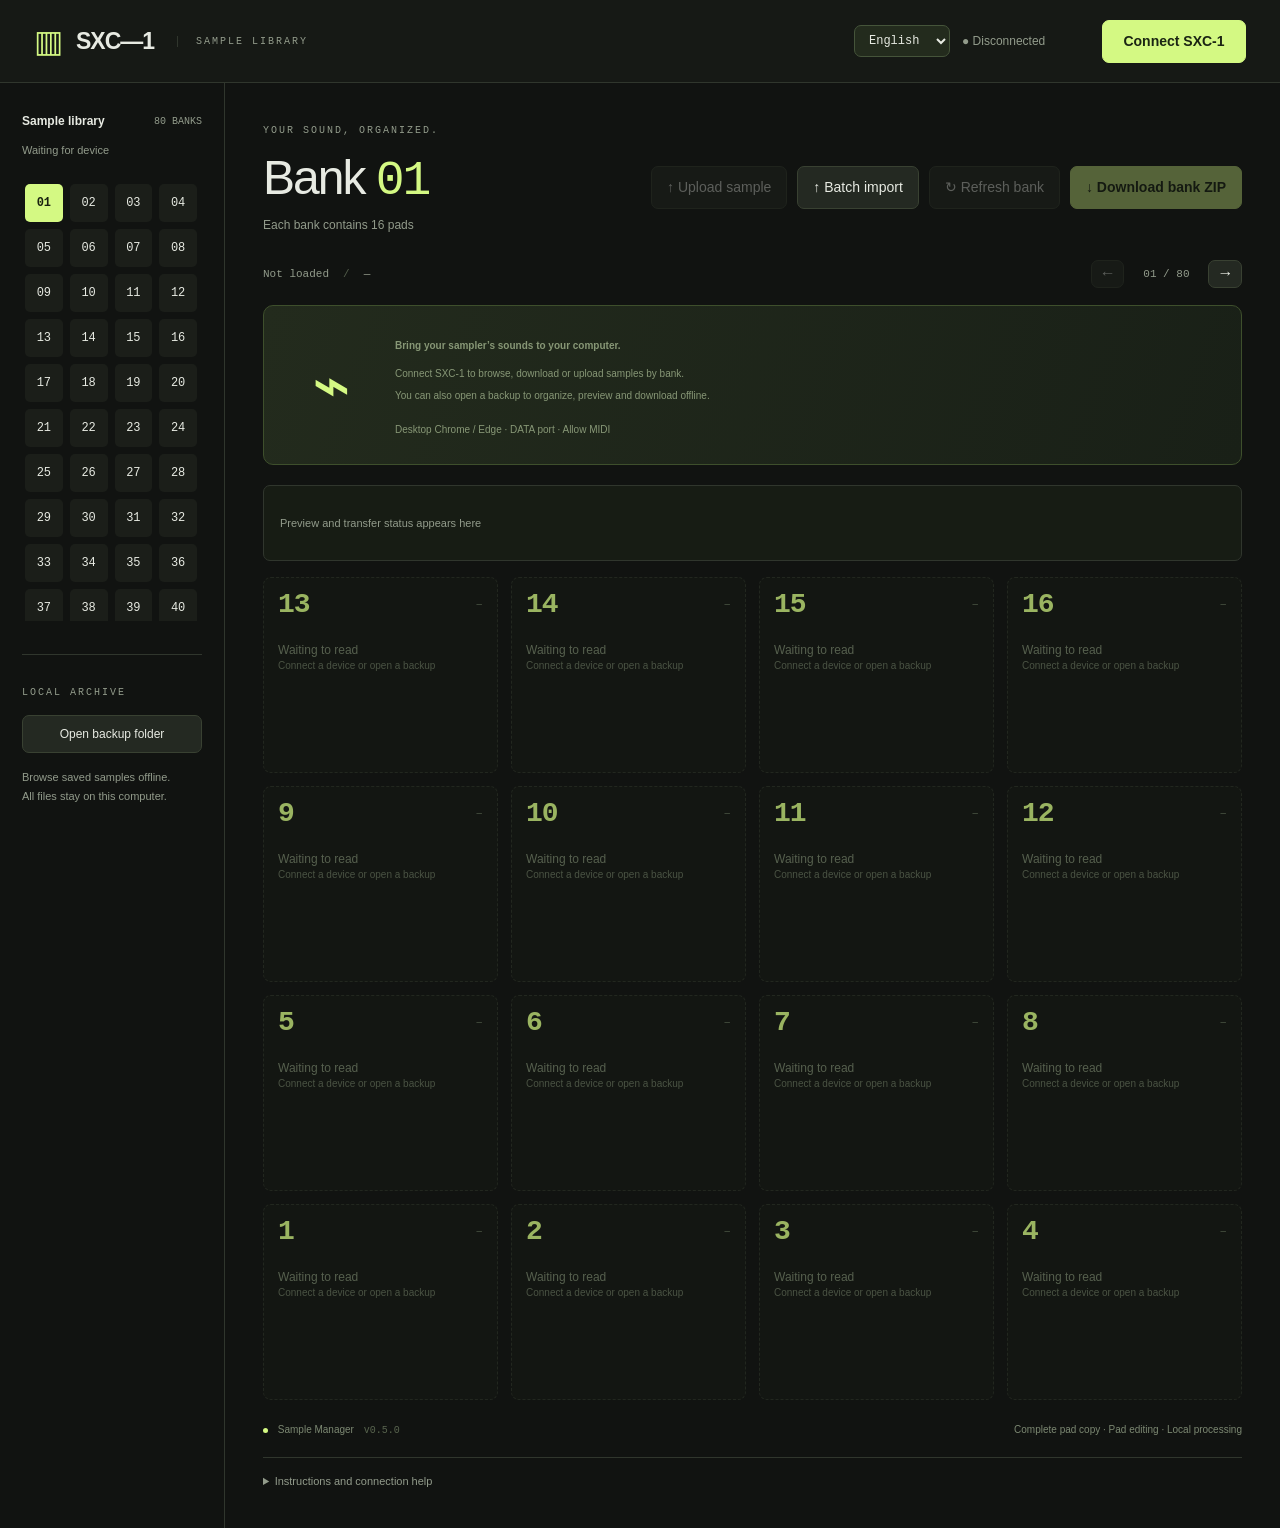
==== commit 511c453b: "Keep header controls stable when switching languages" ====
--- a/index.html
+++ b/index.html
@@ -41,9 +41,15 @@
 #batchDialog.has-files .dialog-intro{display:none}#batchDialog.has-files .batch-drop{padding:12px;display:flex;align-items:center;justify-content:space-between;gap:12px}#batchDialog.has-files .batch-drop>strong{font-size:12px}#batchDialog.has-files .batch-drop>span{display:none}#batchDialog.has-files .batch-start{margin:16px 0}@media(max-width:600px){#batchDialog.has-files .batch-drop{align-items:flex-start;flex-direction:column;gap:10px}}
 
 /* Language selection changes presentation only and stays available during transfers. */
-.language-picker{display:flex;align-items:center}.language-picker select{width:auto;min-width:96px;padding:7px 10px;font:12px var(--mono)}
-.top-actions{flex-wrap:wrap}.top-actions .connection{white-space:nowrap}
-@media(max-width:600px){.topbar{gap:12px;flex-wrap:wrap}.top-actions{gap:8px}.language-picker select{min-width:90px}}
+.language-picker{display:flex;align-items:center}.language-picker select{width:96px;min-width:96px;padding:7px 10px;font:12px var(--mono)}
+/* Reserve each control's space so translated labels cannot move the selector. */
+.topbar{gap:16px}
+.top-actions{display:grid;grid-template-columns:96px minmax(0,128px) 144px;grid-template-areas:"language connection action";width:392px;flex:none;gap:12px}
+.top-actions .language-picker{grid-area:language}
+.top-actions .connection{grid-area:connection;min-width:0;max-width:none;overflow:hidden;text-overflow:ellipsis;white-space:nowrap}
+.top-actions #connect,.top-actions #disconnect{grid-area:action;width:100%}
+@media(max-width:760px){.top-actions{width:320px;grid-template-columns:96px minmax(0,1fr) 112px;gap:8px}}
+@media(max-width:480px){.topbar{height:auto;min-height:70px;display:grid;grid-template-columns:minmax(0,1fr);gap:12px;padding:14px 18px}.top-actions{width:100%}}
 </style></head>
 <body>
 <header class="topbar"><div class="brand"><span class="logo" aria-hidden="true">▥</span><strong>SXC—1</strong><span class="brand-sub">SAMPLE LIBRARY</span></div><div class="top-actions"><label class="language-picker"><span class="sr-only" data-i18n="界面语言">界面语言</span><select id="language" data-language-select aria-label="界面语言" data-i18n-aria-label="界面语言"><option value="en" lang="en">English</option><option value="zh-CN" lang="zh-CN">简体中文</option></select></label><span id="connection" class="connection"><span data-i18n="● 未连接">● 未连接</span></span><button id="connect" class="primary"><span data-i18n="连接 SXC-1">连接 SXC-1</span></button><button id="disconnect" hidden><span data-i18n="断开">断开</span></button></div></header>
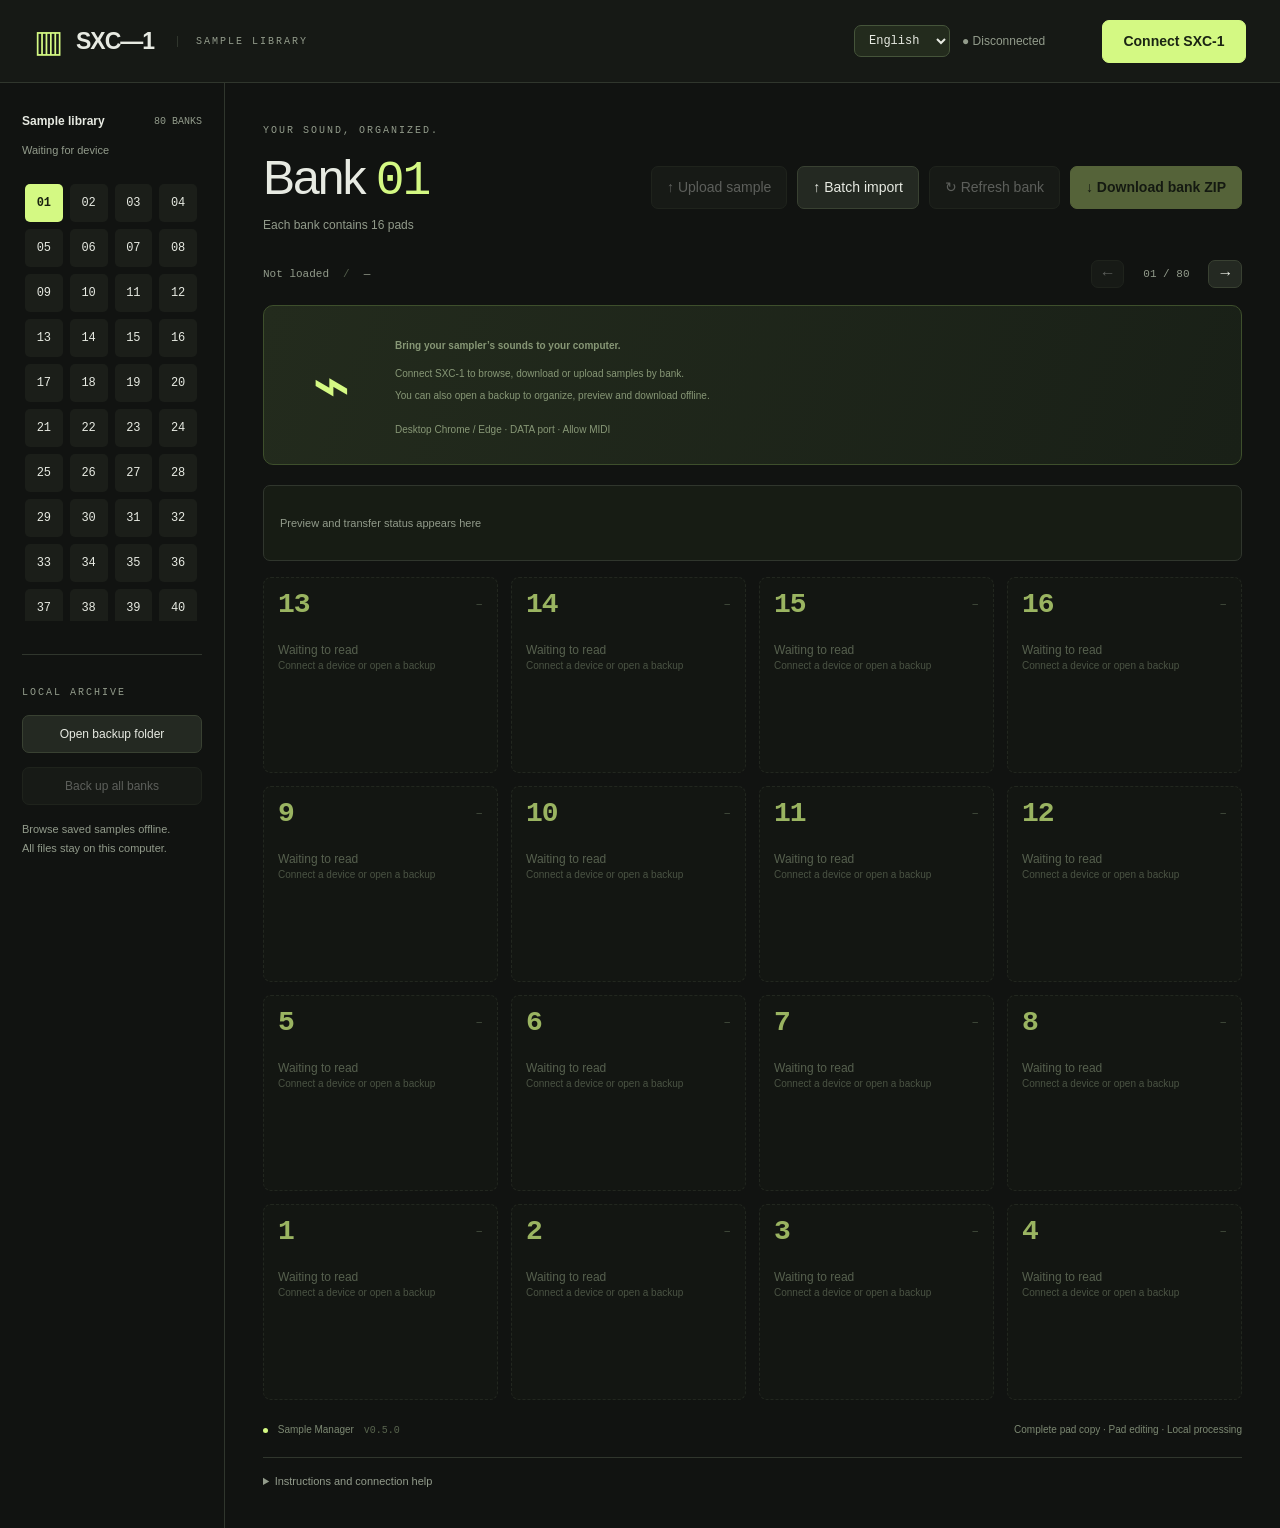
==== commit f202cd38: "Back up populated sample banks to a verified local folder" ====
--- a/index.html
+++ b/index.html
@@ -54,7 +54,7 @@
 <body>
 <header class="topbar"><div class="brand"><span class="logo" aria-hidden="true">▥</span><strong>SXC—1</strong><span class="brand-sub">SAMPLE LIBRARY</span></div><div class="top-actions"><label class="language-picker"><span class="sr-only" data-i18n="界面语言">界面语言</span><select id="language" data-language-select aria-label="界面语言" data-i18n-aria-label="界面语言"><option value="en" lang="en">English</option><option value="zh-CN" lang="zh-CN">简体中文</option></select></label><span id="connection" class="connection"><span data-i18n="● 未连接">● 未连接</span></span><button id="connect" class="primary"><span data-i18n="连接 SXC-1">连接 SXC-1</span></button><button id="disconnect" hidden><span data-i18n="断开">断开</span></button></div></header>
 <div class="layout">
-<aside><div class="sidebar-head"><span><span data-i18n="采样库">采样库</span></span><span id="bankCount" class="muted">80 BANKS</span></div><div class="source-tag" id="sourceTag"><span data-i18n="等待连接设备">等待连接设备</span></div><nav id="banks" aria-label="选择 Bank" data-i18n-aria-label="选择 Bank"></nav><div class="local-panel"><span class="eyebrow">LOCAL ARCHIVE</span><button id="saved" hidden><span data-i18n="查看已保存备份 ↗">查看已保存备份 ↗</span></button><button id="folder"><span data-i18n="打开备份文件夹">打开备份文件夹</span></button><input id="folderInput" type="file" webkitdirectory multiple hidden><p><span data-i18n="离线浏览已保存的采样。">离线浏览已保存的采样。</span><br><span data-i18n="所有文件都留在这台电脑。">所有文件都留在这台电脑。</span></p></div></aside>
+<aside><div class="sidebar-head"><span><span data-i18n="采样库">采样库</span></span><span id="bankCount" class="muted">80 BANKS</span></div><div class="source-tag" id="sourceTag"><span data-i18n="等待连接设备">等待连接设备</span></div><nav id="banks" aria-label="选择 Bank" data-i18n-aria-label="选择 Bank"></nav><div class="local-panel"><span class="eyebrow">LOCAL ARCHIVE</span><button id="saved" hidden><span data-i18n="查看已保存备份 ↗">查看已保存备份 ↗</span></button><button id="folder"><span data-i18n="打开备份文件夹">打开备份文件夹</span></button><button id="backupAll" disabled><span data-i18n="备份全部 Bank">备份全部 Bank</span></button><input id="folderInput" type="file" webkitdirectory multiple hidden><p><span data-i18n="离线浏览已保存的采样。">离线浏览已保存的采样。</span><br><span data-i18n="所有文件都留在这台电脑。">所有文件都留在这台电脑。</span></p></div></aside>
 <main>
 <div class="heading"><div><span class="eyebrow">YOUR SOUND, ORGANIZED.</span><h1 id="bankTitle">Bank <em>01</em></h1><p id="bankSubtitle"><span data-i18n="每一页对应 16 个 Pad">每一页对应 16 个 Pad</span></p></div><div class="bank-actions"><button id="uploadOpen" disabled><span data-i18n="↑ 上传采样">↑ 上传采样</span></button><button id="batchOpen"><span data-i18n="↑ 批量上传采样">↑ 批量上传采样</span></button><button id="refresh" disabled><span data-i18n="↻ 刷新本页">↻ 刷新本页</span></button><button id="downloadBank" class="primary" disabled><span data-i18n="↓ 下载整页 ZIP">↓ 下载整页 ZIP</span></button></div></div>
 <div class="page-bar"><div><span id="sampleCount"><span data-i18n="尚未读取">尚未读取</span></span><span class="divider">/</span><span id="bankSize">—</span></div><div class="pager"><button id="prev" aria-label="上一页" disabled data-i18n-aria-label="上一页">←</button><span id="pageNumber">01 / 80</span><button id="next" aria-label="下一页" data-i18n-aria-label="下一页">→</button></div></div>
@@ -68,7 +68,7 @@
 <div id="editReceipt" class="receipt" hidden><span id="editReceiptText"></span><button id="editReceiptDownload"><span data-i18n="下载编辑记录">下载编辑记录</span></button></div>
 <div class="pad-board"><section id="pads" class="pads" aria-label="采样列表，Pad 1 在左下" data-i18n-aria-label="采样列表，Pad 1 在左下"></section></div>
 <footer><span><i class="dot"></i> <span data-i18n="采样管理器">采样管理器</span> <small>v0.5.0</small></span><span><span data-i18n="完整复制 · Pad 编辑 · 本机处理">完整复制 · Pad 编辑 · 本机处理</span></span></footer>
-<details class="help"><summary><span data-i18n="使用说明与连接帮助">使用说明与连接帮助</span></summary><div><p><span data-i18n="使用机器的 DATA 接口连接电脑，在 Chrome 或 Edge 中打开本页，点击“连接 SXC-1”，允许 MIDI / SysEx 访问。连接期间请退出官方 App 或其他读取 SXC-1 的程序。">使用机器的 DATA 接口连接电脑，在 Chrome 或 Edge 中打开本页，点击“连接 SXC-1”，允许 MIDI / SysEx 访问。连接期间请退出官方 App 或其他读取 SXC-1 的程序。</span></p><p><span data-i18n="每页对应一个 Bank，连接时打开机器当前 Bank，网页翻页时机器同步切换。将一个 WAV 拖到空 Pad 会直接检查、转换并上传；已有采样的 Pad 不接受拖入。点击“试听”会先读取该采样，再由电脑播放；右上角 Loop 点亮时循环试听，熄灭时单次播放；播放中可随时切换，仅控制网页试听。WAV 下载保留机器上的原始文件。整页 ZIP 包含该 Bank 的全部文件、Pad 设置和校验清单。空 Pad 不会生成占位音频。">每页对应一个 Bank，连接时打开机器当前 Bank，网页翻页时机器同步切换。将一个 WAV 拖到空 Pad 会直接检查、转换并上传；已有采样的 Pad 不接受拖入。点击“试听”会先读取该采样，再由电脑播放；右上角 Loop 点亮时循环试听，熄灭时单次播放；播放中可随时切换，仅控制网页试听。WAV 下载保留机器上的原始文件。整页 ZIP 包含该 Bank 的全部文件、Pad 设置和校验清单。空 Pad 不会生成占位音频。</span></p><p><span data-i18n="“批量上传采样”支持多选音频或拖入文件夹（包含子文件夹），按路径和文件名从指定 Bank / Pad 连续填充。先检查全部连续空位和音频；占用或越界时不开始上传，保留列表供处理后重试。关闭弹窗仍保留列表，刷新页面会清空。批量上传不恢复原备份的 Pad 设置；需要完整设置时使用复制/粘贴。">“批量上传采样”支持多选音频或拖入文件夹（包含子文件夹），按路径和文件名从指定 Bank / Pad 连续填充。先检查全部连续空位和音频；占用或越界时不开始上传，保留列表供处理后重试。关闭弹窗仍保留列表，刷新页面会清空。批量上传不恢复原备份的 Pad 设置；需要完整设置时使用复制/粘贴。</span></p><p><span data-i18n="选择“打开备份文件夹”时，请选择包含 manifest.json 和 Bank01 等目录的备份根目录，或解压后的整页 ZIP 文件夹。选择的文件只在本页读取。">选择“打开备份文件夹”时，请选择包含 manifest.json 和 Bank01 等目录的备份根目录，或解压后的整页 ZIP 文件夹。选择的文件只在本页读取。</span></p><p><span data-i18n="读取失败或取消后，重新连接设备即可继续。下载期间不要更改机器上的采样。网页单个文件上限 256 MB，整页上限 512 MB。上传支持 60 秒以内的单/双声道 WAV（PCM 8/16/24/32-bit、Float 32-bit），在本机转换为 48 kHz / 16-bit 双声道。只开放空 Pad；以单次播放、音量 100% 加载，不保留源文件的循环点等设置。上传期间请勿操作机器或同时连接官方 App。">读取失败或取消后，重新连接设备即可继续。下载期间不要更改机器上的采样。网页单个文件上限 256 MB，整页上限 512 MB。上传支持 60 秒以内的单/双声道 WAV（PCM 8/16/24/32-bit、Float 32-bit），在本机转换为 48 kHz / 16-bit 双声道。只开放空 Pad；以单次播放、音量 100% 加载，不保留源文件的循环点等设置。上传期间请勿操作机器或同时连接官方 App。</span></p><p><span data-i18n="有采样的 Pad 可点击“复制”，再到同一或其他 Bank 的空 Pad 点击“粘贴”。复制原始 WAV、波形、起止点、Pad 设置及同名前缀的附属文件，不重新编码；不包含 Pattern。每个复制文件最大 64 MB。“Edit 编辑”支持 Level、Pitch、Group、LED 颜色、Pan、One Shot、Loop、BPM；保存后核对实时参数和机器保存文件。编辑记录保留修改前后的设置。">有采样的 Pad 可点击“复制”，再到同一或其他 Bank 的空 Pad 点击“粘贴”。复制原始 WAV、波形、起止点、Pad 设置及同名前缀的附属文件，不重新编码；不包含 Pattern。每个复制文件最大 64 MB。“Edit 编辑”支持 Level、Pitch、Group、LED 颜色、Pan、One Shot、Loop、BPM；保存后核对实时参数和机器保存文件。编辑记录保留修改前后的设置。</span></p><p><span data-i18n="在线版直接通过 HTTPS 地址使用；本地版可通过 localhost 服务或附带的启动器打开。网页试听播放原始 WAV，不模拟机器的播放参数。音频在本机处理，不上传到网站服务器；浏览器本地保留最近一次上传和编辑记录。离开页面会清空临时缓存和复制剪贴板，已下载的文件仍在电脑上。">在线版直接通过 HTTPS 地址使用；本地版可通过 localhost 服务或附带的启动器打开。网页试听播放原始 WAV，不模拟机器的播放参数。音频在本机处理，不上传到网站服务器；浏览器本地保留最近一次上传和编辑记录。离开页面会清空临时缓存和复制剪贴板，已下载的文件仍在电脑上。</span></p><p><span data-i18n="非官方工具，与 CASIO 无隶属关系。已在 macOS / Chrome / 固件 1.4.1 上完成实机验证。">非官方工具，与 CASIO 无隶属关系。已在 macOS / Chrome / 固件 1.4.1 上完成实机验证。</span></p></div></details>
+<details class="help"><summary><span data-i18n="使用说明与连接帮助">使用说明与连接帮助</span></summary><div><p><span data-i18n="“备份全部 Bank”会检查全部 80 个 Bank，仅将含有音频数据的 Pad 及其关联文件保存到电脑上的新子文件夹。空 Bank、没有音频的 Pad 和零字节文件会跳过；静音录音仍会保留。不包含 Pattern 或全局设置。取消或失败后，已保存文件会保留，但必须视为不完整备份。">“备份全部 Bank”会检查全部 80 个 Bank，仅将含有音频数据的 Pad 及其关联文件保存到电脑上的新子文件夹。空 Bank、没有音频的 Pad 和零字节文件会跳过；静音录音仍会保留。不包含 Pattern 或全局设置。取消或失败后，已保存文件会保留，但必须视为不完整备份。</span></p><p><span data-i18n="使用机器的 DATA 接口连接电脑，在 Chrome 或 Edge 中打开本页，点击“连接 SXC-1”，允许 MIDI / SysEx 访问。连接期间请退出官方 App 或其他读取 SXC-1 的程序。">使用机器的 DATA 接口连接电脑，在 Chrome 或 Edge 中打开本页，点击“连接 SXC-1”，允许 MIDI / SysEx 访问。连接期间请退出官方 App 或其他读取 SXC-1 的程序。</span></p><p><span data-i18n="每页对应一个 Bank，连接时打开机器当前 Bank，网页翻页时机器同步切换。将一个 WAV 拖到空 Pad 会直接检查、转换并上传；已有采样的 Pad 不接受拖入。点击“试听”会先读取该采样，再由电脑播放；右上角 Loop 点亮时循环试听，熄灭时单次播放；播放中可随时切换，仅控制网页试听。WAV 下载保留机器上的原始文件。整页 ZIP 包含该 Bank 的全部文件、Pad 设置和校验清单。空 Pad 不会生成占位音频。">每页对应一个 Bank，连接时打开机器当前 Bank，网页翻页时机器同步切换。将一个 WAV 拖到空 Pad 会直接检查、转换并上传；已有采样的 Pad 不接受拖入。点击“试听”会先读取该采样，再由电脑播放；右上角 Loop 点亮时循环试听，熄灭时单次播放；播放中可随时切换，仅控制网页试听。WAV 下载保留机器上的原始文件。整页 ZIP 包含该 Bank 的全部文件、Pad 设置和校验清单。空 Pad 不会生成占位音频。</span></p><p><span data-i18n="“批量上传采样”支持多选音频或拖入文件夹（包含子文件夹），按路径和文件名从指定 Bank / Pad 连续填充。先检查全部连续空位和音频；占用或越界时不开始上传，保留列表供处理后重试。关闭弹窗仍保留列表，刷新页面会清空。批量上传不恢复原备份的 Pad 设置；需要完整设置时使用复制/粘贴。">“批量上传采样”支持多选音频或拖入文件夹（包含子文件夹），按路径和文件名从指定 Bank / Pad 连续填充。先检查全部连续空位和音频；占用或越界时不开始上传，保留列表供处理后重试。关闭弹窗仍保留列表，刷新页面会清空。批量上传不恢复原备份的 Pad 设置；需要完整设置时使用复制/粘贴。</span></p><p><span data-i18n="选择“打开备份文件夹”时，请选择包含 manifest.json 和 Bank01 等目录的备份根目录，或解压后的整页 ZIP 文件夹。选择的文件只在本页读取。">选择“打开备份文件夹”时，请选择包含 manifest.json 和 Bank01 等目录的备份根目录，或解压后的整页 ZIP 文件夹。选择的文件只在本页读取。</span></p><p><span data-i18n="读取失败或取消后，重新连接设备即可继续。下载期间不要更改机器上的采样。网页单个文件上限 256 MB，整页上限 512 MB。上传支持 60 秒以内的单/双声道 WAV（PCM 8/16/24/32-bit、Float 32-bit），在本机转换为 48 kHz / 16-bit 双声道。只开放空 Pad；以单次播放、音量 100% 加载，不保留源文件的循环点等设置。上传期间请勿操作机器或同时连接官方 App。">读取失败或取消后，重新连接设备即可继续。下载期间不要更改机器上的采样。网页单个文件上限 256 MB，整页上限 512 MB。上传支持 60 秒以内的单/双声道 WAV（PCM 8/16/24/32-bit、Float 32-bit），在本机转换为 48 kHz / 16-bit 双声道。只开放空 Pad；以单次播放、音量 100% 加载，不保留源文件的循环点等设置。上传期间请勿操作机器或同时连接官方 App。</span></p><p><span data-i18n="有采样的 Pad 可点击“复制”，再到同一或其他 Bank 的空 Pad 点击“粘贴”。复制原始 WAV、波形、起止点、Pad 设置及同名前缀的附属文件，不重新编码；不包含 Pattern。每个复制文件最大 64 MB。“Edit 编辑”支持 Level、Pitch、Group、LED 颜色、Pan、One Shot、Loop、BPM；保存后核对实时参数和机器保存文件。编辑记录保留修改前后的设置。">有采样的 Pad 可点击“复制”，再到同一或其他 Bank 的空 Pad 点击“粘贴”。复制原始 WAV、波形、起止点、Pad 设置及同名前缀的附属文件，不重新编码；不包含 Pattern。每个复制文件最大 64 MB。“Edit 编辑”支持 Level、Pitch、Group、LED 颜色、Pan、One Shot、Loop、BPM；保存后核对实时参数和机器保存文件。编辑记录保留修改前后的设置。</span></p><p><span data-i18n="在线版直接通过 HTTPS 地址使用；本地版可通过 localhost 服务或附带的启动器打开。网页试听播放原始 WAV，不模拟机器的播放参数。音频在本机处理，不上传到网站服务器；浏览器本地保留最近一次上传和编辑记录。离开页面会清空临时缓存和复制剪贴板，已下载的文件仍在电脑上。">在线版直接通过 HTTPS 地址使用；本地版可通过 localhost 服务或附带的启动器打开。网页试听播放原始 WAV，不模拟机器的播放参数。音频在本机处理，不上传到网站服务器；浏览器本地保留最近一次上传和编辑记录。离开页面会清空临时缓存和复制剪贴板，已下载的文件仍在电脑上。</span></p><p><span data-i18n="非官方工具，与 CASIO 无隶属关系。已在 macOS / Chrome / 固件 1.4.1 上完成实机验证。">非官方工具，与 CASIO 无隶属关系。已在 macOS / Chrome / 固件 1.4.1 上完成实机验证。</span></p></div></details>
 </main></div>
 <audio id="player" hidden></audio>
 <dialog id="uploadDialog" aria-labelledby="uploadTitle">
@@ -116,7 +116,7 @@
 <script>'use strict';
 // Source messages remain Chinese. The build embeds the English catalog here.
 (function(root){
-  const english={"SXC-1 非官方网页采样管理器：浏览、下载、上传、复制采样与编辑 Pad 设置，通过 USB 直接连接，本机处理音频。":"Unofficial SXC-1 browser sample manager: browse, download, upload, copy samples and edit pad settings over USB. Audio stays on your computer.","SXC-1 · 采样管理器":"SXC-1 · Sample Manager","● 未连接":"● Disconnected","连接 SXC-1":"Connect SXC-1","断开":"Disconnect","采样库":"Sample library","等待连接设备":"Waiting for device","选择 Bank":"Select bank","查看已保存备份 ↗":"View saved backup ↗","打开备份文件夹":"Open backup folder","离线浏览已保存的采样。":"Browse saved samples offline.","所有文件都留在这台电脑。":"All files stay on this computer.","每一页对应 16 个 Pad":"Each bank contains 16 pads","↑ 上传采样":"↑ Upload sample","↑ 批量上传采样":"↑ Batch import","↻ 刷新本页":"↻ Refresh bank","↓ 下载整页 ZIP":"↓ Download bank ZIP","尚未读取":"Not loaded","上一页":"Previous bank","下一页":"Next bank","把机器里的声音，带到电脑上。":"Bring your sampler’s sounds to your computer.","连接 SXC-1，按 Bank 浏览、下载或上传采样。":"Connect SXC-1 to browse, download or upload samples by bank.","也可以打开备份，在离线时整理、试听和下载。":"You can also open a backup to organize, preview and download offline.","电脑 Chrome / Edge · DATA 接口连接 · 允许 MIDI":"Desktop Chrome / Edge · DATA port · Allow MIDI","试听与传输状态会显示在这里":"Preview and transfer status appears here","准备读取…":"Preparing to read…","取消":"Cancel","传输进度":"Transfer progress","下载上传记录":"Download upload report","清空复制":"Clear clipboard","下载编辑记录":"Download edit report","采样列表，Pad 1 在左下":"Sample list; pad 1 is at the bottom left","采样管理器":"Sample Manager","完整复制 · Pad 编辑 · 本机处理":"Complete pad copy · Pad editing · Local processing","使用说明与连接帮助":"Instructions and connection help","使用机器的 DATA 接口连接电脑，在 Chrome 或 Edge 中打开本页，点击“连接 SXC-1”，允许 MIDI / SysEx 访问。连接期间请退出官方 App 或其他读取 SXC-1 的程序。":"Connect the sampler’s DATA port to your computer. Open this page in Chrome or Edge, click “Connect SXC-1” and allow MIDI / SysEx access. Close the official app and any other program accessing SXC-1 while connected.","每页对应一个 Bank，连接时打开机器当前 Bank，网页翻页时机器同步切换。将一个 WAV 拖到空 Pad 会直接检查、转换并上传；已有采样的 Pad 不接受拖入。点击“试听”会先读取该采样，再由电脑播放；右上角 Loop 点亮时循环试听，熄灭时单次播放；播放中可随时切换，仅控制网页试听。WAV 下载保留机器上的原始文件。整页 ZIP 包含该 Bank 的全部文件、Pad 设置和校验清单。空 Pad 不会生成占位音频。":"Each page represents one bank. Connecting opens the sampler’s current bank; navigating banks here also changes the sampler’s bank. Dragging a WAV onto an empty pad checks, converts and uploads it immediately. Occupied pads reject drops. Preview first reads the sample, then plays it on your computer. The top-right Loop button controls browser preview only and can be toggled during playback. WAV downloads retain the original files. A bank ZIP includes all files, pad settings and a checksum manifest. Empty pads do not create placeholder audio.","“批量上传采样”支持多选音频或拖入文件夹（包含子文件夹），按路径和文件名从指定 Bank / Pad 连续填充。先检查全部连续空位和音频；占用或越界时不开始上传，保留列表供处理后重试。关闭弹窗仍保留列表，刷新页面会清空。批量上传不恢复原备份的 Pad 设置；需要完整设置时使用复制/粘贴。":"Batch import accepts multiple audio files or folders, including subfolders. Files fill consecutive pads from the selected bank and pad, sorted by path and filename. The entire range and every audio file are checked first. Occupied or out-of-range destinations prevent uploading; the queue remains available for retry. Closing the dialog retains the queue, but refreshing clears it. Batch import does not restore pad settings from backups; use copy/paste to preserve complete settings.","选择“打开备份文件夹”时，请选择包含 manifest.json 和 Bank01 等目录的备份根目录，或解压后的整页 ZIP 文件夹。选择的文件只在本页读取。":"When opening a backup folder, select the root containing manifest.json and folders such as Bank01, or the extracted bank ZIP folder. Selected files are read only within this page.","读取失败或取消后，重新连接设备即可继续。下载期间不要更改机器上的采样。网页单个文件上限 256 MB，整页上限 512 MB。上传支持 60 秒以内的单/双声道 WAV（PCM 8/16/24/32-bit、Float 32-bit），在本机转换为 48 kHz / 16-bit 双声道。只开放空 Pad；以单次播放、音量 100% 加载，不保留源文件的循环点等设置。上传期间请勿操作机器或同时连接官方 App。":"After a read failure or cancellation, reconnect to continue. Do not change samples on the sampler during downloads. The browser limits individual downloads to 256 MB and bank downloads to 512 MB. Uploads accept mono/stereo WAV files up to 60 seconds (PCM 8/16/24/32-bit or Float 32-bit), converted locally to 48 kHz / 16-bit stereo. Only empty pads are accepted. Uploads use One Shot playback at 100% level and do not preserve source loop points. Do not operate the sampler or connect the official app during uploads.","有采样的 Pad 可点击“复制”，再到同一或其他 Bank 的空 Pad 点击“粘贴”。复制原始 WAV、波形、起止点、Pad 设置及同名前缀的附属文件，不重新编码；不包含 Pattern。每个复制文件最大 64 MB。“Edit 编辑”支持 Level、Pitch、Group、LED 颜色、Pan、One Shot、Loop、BPM；保存后核对实时参数和机器保存文件。编辑记录保留修改前后的设置。":"Copy an occupied pad, then paste it into an empty pad in the same or another bank. Copying retains original WAV audio, waveforms, start/end points, pad settings and associated files with the same filename prefix, without re-encoding. Patterns are not included. Each copied file is limited to 64 MB. Edit supports Level, Pitch, Group, LED Color, Pan, One Shot, Loop and BPM. Saving verifies both live parameters and saved device files. Edit reports retain before/after settings.","在线版直接通过 HTTPS 地址使用；本地版可通过 localhost 服务或附带的启动器打开。网页试听播放原始 WAV，不模拟机器的播放参数。音频在本机处理，不上传到网站服务器；浏览器本地保留最近一次上传和编辑记录。离开页面会清空临时缓存和复制剪贴板，已下载的文件仍在电脑上。":"Use the hosted version over HTTPS or serve the local version from localhost. Browser preview plays the original WAV without simulating the sampler’s playback settings. Audio is processed locally and is not uploaded to a server. The browser retains the latest upload and edit reports locally. Leaving the page clears temporary audio and the pad clipboard; downloaded files remain on your computer.","非官方工具，与 CASIO 无隶属关系。已在 macOS / Chrome / 固件 1.4.1 上完成实机验证。":"Unofficial tool, not affiliated with CASIO. The original author reports hardware validation on macOS / Chrome / firmware 1.4.1.","上传采样":"Upload sample","关闭上传窗口":"Close upload dialog","选择电脑里的 WAV，试听后放入一个空 Pad。":"Choose a WAV from your computer, preview it, then upload to an empty pad.","目标 Pad":"Target pad","选择 WAV 文件":"Choose WAV file","最长 60 秒 · 最大 64 MB · 单声道或双声道":"Up to 60 seconds · Maximum 64 MB · Mono or stereo","待上传采样波形":"Waveform of sample to upload","上传格式：48 kHz / 16-bit · 双声道":"Upload format: 48 kHz / 16-bit · Stereo","播放设置：单次播放 · 音量 100%":"Playback: One Shot · Level 100%","包含机器屏幕所需的波形预览":"Includes the waveform preview required by the sampler","文件只在这台电脑处理。":"Files are processed only on this computer.","下载转换后的 WAV":"Download converted WAV","上传到空 Pad":"Upload to empty pad","批量上传采样":"Batch import","关闭批量上传窗口":"Close batch import dialog","从指定位置连续填入。先检查整段空位与全部音频，再逐个上传。":"Fill consecutive pads from a chosen position. Check the entire range and all audio before uploading one sample at a time.","将多个音频或文件夹拖到这里":"Drop audio files or folders here","包含子文件夹 · 按路径与文件名排序 · 重新选择会替换列表":"Includes subfolders · Sorted by path and filename · Choosing again replaces the queue","选择多个音频":"Choose audio files","选择文件夹":"Choose folder","起始 Bank":"Starting bank","起始 Pad":"Starting pad","Pad 1 → 16，随后进入下一 Bank。":"Pad 1 → 16, then the next bank.","遇到占用位置会停止检查，不跳过。":"Occupied pads stop preflight; they are not skipped.","尚未选择音频":"No audio selected","清空列表":"Clear queue","待上传文件会列在这里，并显示对应 Bank / Pad。":"Queued files and their destination bank / pad appear here.","音频":"Audio","状态":"Status","移除":"Remove","每个文件最长 60 秒、最大 64 MB，单/双声道。支持 WAV，以及浏览器可解码的 MP3、FLAC、M4A 等格式。统一上传为 48 kHz / 16-bit，包含机器波形，以默认 Pad 设置加载。":"Each file: up to 60 seconds, 64 MB, mono/stereo. Supports WAV and browser-decodable formats such as MP3, FLAC and M4A. Uploads are converted to 48 kHz / 16-bit with sampler waveforms and default pad settings.","批量上传当前步骤进度":"Current batch upload step progress","关闭弹窗会保留文件列表；刷新或离开页面会清空。":"Closing retains the queue; refreshing or leaving the page clears it.","连接机器后即可检查空位并上传。":"Connect the sampler to check empty pads and upload.","下载批量记录":"Download batch report","停止":"Stop","检查并上传":"Check and upload","空位不足时不会上传本轮文件，处理后可直接重试。传送中停止会保留已完成采样；重试会继续剩余部分。操作机器前请等待传送停止。":"If there are not enough consecutive empty pads, no files in this attempt are uploaded. Resolve the conflict and retry. Stopping retains completed samples and finishes checking the current pad; retry resumes remaining samples. Wait until the transfer stops before operating the sampler.","编辑 Pad":"Edit pad","关闭编辑窗口":"Close pad editor","调整播放方式与 Pad 设置，点击保存后写入机器。":"Adjust playback and pad settings, then save to the sampler.","音量 · %":"Volume · %","Level 音量滑块":"Level slider","音高 · 半音":"Pitch · Semitones","Pitch 音高滑块":"Pitch slider","截音组":"Choke group","声像 · 左 − / 右 +":"Stereo position · Left − / Right +","Pan 声像滑块":"Pan slider","Pad 灯光颜色":"Pad LED color","采样原速":"Original sample tempo","0：不参与 Beat Sync；或填 50–200。":"0: exclude from Beat Sync; otherwise use 50–200.","开启：触发后完整播放；关闭：按住发声。":"On: play to the end when triggered. Off: play while held.","循环播放":"Loop playback","Pitch 同时改变播放速度。相同 Group 的声音会互相截断。起止点设置保留，本版暂不编辑。":"Pitch also changes playback speed. Sounds in the same group cut each other off. Start/end points are preserved and cannot be edited in this version.","保存到机器":"Save to sampler","界面语言":"Interface language","读取中…":"Reading…","■ 停止":"■ Stop","▶ 试听":"▶ Preview","停止试听 Pad {pad}":"Stop previewing pad {pad}","试听 Pad {pad}":"Preview pad {pad}","正在试听 Pad {pad} · {detail}":"Previewing pad {pad} · {detail}","单次播放":"Play once","Pad {pad} 试听结束。":"Pad {pad} preview finished.","机器跟随翻页 · 拖入 WAV 到空 Pad":"Bank navigation changes the sampler · Drop WAV onto an empty pad","本地备份 · 16 个 Pad":"Local backup · 16 pads","{count} / 16 个采样":"{count} / 16 samples","只控制网页试听，不修改机器的 Loop 设置":"Controls browser preview only; does not change the sampler’s Loop setting","循环试听 Pad {pad}":"Loop preview for pad {pad}","空 Pad":"Empty pad","等待读取":"Waiting to read","拖入 WAV 即可上传":"Drop WAV to upload","没有采样":"No sample","连接设备或打开备份":"Connect a device or open a backup","Pad {pad} 波形（试听后显示）":"Pad {pad} waveform (shown after preview)","下载 Pad {pad} WAV":"Download pad {pad} WAV","复制":"Copy","Edit 编辑":"Edit","{detail} Pad {pad}":"{detail} pad {pad}","已有设置文件":"Settings file exists","保留现有内容":"Existing content is preserved","＋ 上传 WAV":"＋ Upload WAV","上传到 Pad {pad}":"Upload to pad {pad}","粘贴":"Paste","粘贴到 Pad {pad}":"Paste to pad {pad}","读取已取消":"Read cancelled","等待重新连接":"Waiting to reconnect","读取已取消。设备模式下请重新连接后继续。":"Read cancelled. Reconnect the sampler to continue.","无法读取本地备份文件":"Cannot read the local backup file","读取 Pad {pad} 的颜色与设置…":"Reading pad {pad} colors and settings…","读取 Pad 设置":"Reading pad settings","读取期间机器的 Bank 已改变，请重新连接后刷新":"The sampler’s bank changed during reading. Reconnect and refresh.","读取 Bank {bank} 的目录…":"Reading bank {bank} directory…","刷新本页…":"Refreshing bank…","正在连接 SXC-1…":"Connecting to SXC-1…","SXC-1 已断开。重新连接后可继续读取。":"SXC-1 disconnected. Reconnect to continue reading.","● 连接已断开":"● Connection lost","USB · 固件 {firmware}":"USB · Firmware {firmware}","已连接并打开机器当前 Bank。网页翻页会同步机器，WAV 可直接拖入空 Pad。":"Connected to the sampler’s current bank. Bank navigation also changes the sampler; drag WAV files onto empty pads to upload.","已断开设备。":"Device disconnected.","正在取消…":"Cancelling…","单个文件超过 256 MB，请使用原生备份工具。":"The file exceeds 256 MB. Use a native backup tool.","备份文件缺失或长度不符：{name}":"Backup file missing or size mismatch: {name}","备份校验失败：{name}":"Backup checksum failed: {name}","读取采样…":"Reading sample…","下载采样":"Downloading sample","已准备 {name} 的 WAV 下载（{size}）。":"WAV download ready for {name} ({size}).","已停止 Pad {pad} 的试听。":"Stopped previewing pad {pad}.","读取试听音频…":"Reading preview audio…","读取试听音频":"Reading preview audio","此 WAV 无法在浏览器中试听，仍可下载原文件。":"This WAV cannot be previewed in the browser. You can still download the original file.","准备整页下载…":"Preparing bank download…","本页超过 512 MB，请逐个下载采样。":"This bank exceeds 512 MB. Download samples individually.","整页下载 {current}/{total}":"Bank download {current}/{total}","正在打包已校验的文件…":"Packaging verified files…","说明.txt":"README.txt","SXC-1 单 Bank 原始文件导出。WAV 与 .wav.db 为原始音频及 Pad 设置，请一起保留。未重新编码音频；不包含音序器 Pattern。整页备份尚未提供批量恢复；仅支持单个 WAV 上传到空 Pad。":"SXC-1 original-file export for one bank. Keep WAV audio and .wav.db pad settings together. Audio has not been re-encoded; sequencer patterns are not included. Full bank restoration is not supported; individual WAV files can be uploaded to empty pads.","Bank {bank} 已打包：{samples} 个采样，{files} 个原始文件。":"Bank {bank} packaged: {samples} samples, {files} original files.","请打开完整备份的根文件夹，或解压后的整页 ZIP。":"Open the root of a complete backup or an extracted bank ZIP.","备份清单无效":"Invalid backup manifest","校验值无效":"Invalid checksum","Bank 编号无效":"Invalid bank number","● 离线备份":"● Offline backup","本地备份 · {date}":"Local backup · {date}","正在查看已保存的备份。试听和下载会核对文件校验值。":"Viewing a saved backup. Preview and download verify file checksums.","打开本地备份…":"Opening local backup…","没有找到 manifest.json。请选择备份根文件夹。":"manifest.json not found. Select the backup root folder.","备份缺少文件或文件长度改变：{name}":"Backup file missing or size changed: {name}","打开已保存备份…":"Opening saved backup…","{detail} · {name} · {current} / {total}":"{detail} · {name} · {current} / {total}","{detail} · {name}":"{detail} · {name}","通信数据长度错误":"Invalid communication data length","通信填充错误":"Invalid communication padding","分片校验失败，请重新读取":"Fragment checksum failed. Read the data again.","文件名无效":"Invalid filename","整数不完整":"Incomplete integer","字符串不完整":"Incomplete string","字段不完整":"Incomplete field","字段长度不符":"Field length mismatch","未知字段类型":"Unknown field type","命令未开放":"This command is not enabled","参数控制数据无效":"Invalid parameter control data","仅开放 Bank 选择和已验证的 Pad 参数":"Only Bank selection and verified Pad parameters are enabled","设备响应无效":"Invalid device response","控制帧无效":"Invalid control frame","设备响应不完整":"Incomplete device response","读取路径无效":"Invalid read path","此浏览器不能连接 MIDI。请使用 Chrome 或 Edge 打开本页；也可以查看本地备份。":"This browser cannot connect to MIDI. Open this page in Chrome or Edge. You can also view a local backup.","连接设备需要 HTTPS 网页或 localhost 本地服务，请使用在线版的 HTTPS 地址，或通过本地启动器打开。":"Connecting to the device requires HTTPS or a localhost server. Use the online HTTPS address or open the app with the local launcher.","等待 MIDI 权限超时。请用 Chrome 或 Edge 重试，并允许设备访问。":"Timed out waiting for MIDI permission. Try again in Chrome or Edge and allow device access.","未获得 MIDI 访问权限。请在浏览器中允许本页访问设备后重试。":"MIDI access was not granted. Allow this page to access devices in your browser, then try again.","需要允许 MIDI / SysEx 访问才能读取采样。":"Allow MIDI / SysEx access to read samples.","检测到多台 SXC-1，请只连接一台。":"Multiple SXC-1 devices detected. Connect only one.","没有找到 SXC-1。请正常开机，并将 DATA 接口连接到电脑。":"SXC-1 not found. Turn it on normally and connect its DATA port to your computer.","设备响应积压":"Device response queue overflow","设备连接已断开，请重新连接。":"The device disconnected. Reconnect it.","连接已关闭":"Connection closed","请等待当前读取结束":"Wait for the current read to finish","设备响应超时，请重新连接后重试。":"Device response timed out. Reconnect and try again.","设备响应顺序错误":"Unexpected device response order","设备操作失败（{code}）":"Device operation failed ({code})","参数读取范围无效":"Invalid parameter read range","机器参数不完整":"Incomplete device parameters","机器 Bank 状态无效":"Invalid device Bank state","参数值无效":"Invalid parameter value","仅开放 Bank 选择参数":"Only Bank selection parameters are enabled","Pad 参数值无效":"Invalid Pad parameter value","机器未切换到目标 Bank，请重新连接核对":"The device did not switch to the target Bank. Reconnect and check it.","目录路径无效":"Invalid directory path","目录数据不完整":"Incomplete directory data","目录条目过多，读取未完成":"Too many directory entries. The read is incomplete.","临时目录无效":"Invalid temporary directory","上传文件无效":"Invalid upload file","上传分片未被确认，已停止":"Upload fragment was not acknowledged. Upload stopped.","上传结束未被确认":"Upload completion was not acknowledged","机器未通过上传文件校验":"The device did not validate the uploaded file","上传目标无效":"Invalid upload destination","文件片段顺序或长度不符，请刷新后重试":"File fragment sequence or length mismatch. Refresh and try again.","整文件校验失败，未提供下载":"Whole-file checksum failed. No download was provided.","文件传输中断":"File transfer interrupted","压缩包文件名无效":"Invalid archive filename","压缩包过大":"Archive is too large","请选择 64 MB 以内的 WAV 文件。":"Choose a WAV file no larger than 64 MB.","WAV 文件不完整，或不是标准 RIFF / WAVE 格式。":"The WAV file is incomplete or is not in standard RIFF / WAVE format.","WAV 数据被截断。":"WAV data is truncated.","WAV 格式信息无效。":"Invalid WAV format information.","暂不支持多个音频数据段。":"Multiple audio data chunks are not supported yet.","WAV 文件结构无效。":"Invalid WAV file structure.","目前支持单声道或双声道 WAV。":"Only mono or stereo WAV files are currently supported.","请选择 PCM 8/16/24/32-bit 或 Float 32-bit WAV；暂不支持压缩 WAV 和扩展格式。":"Choose a PCM 8/16/24/32-bit or Float 32-bit WAV file. Compressed and extensible WAV formats are not supported yet.","WAV 采样率、声道或数据长度无效。":"Invalid WAV sample rate, channel count or data length.","首版上传限每个采样 60 秒，请先在电脑上裁剪。":"Uploads are currently limited to 60 seconds per sample. Trim the audio on your computer first.","音频中有无效或超出满幅的数值，请先调整电平并重新导出。":"The audio contains invalid values or values beyond full scale. Adjust the level and export it again.","转换后的音频长度无效":"Invalid converted audio length","音频转换失败":"Audio conversion failed","此浏览器不能转换采样率，请先导出 48 kHz WAV。":"This browser cannot convert the sample rate. Export a 48 kHz WAV file first.","生成机器波形需要 48 kHz / 16-bit 双声道音频":"Generating device waveforms requires 48 kHz / 16-bit stereo audio","上传音频格式无效":"Invalid audio format for upload","Pad 文件列表无效":"Invalid Pad file list","Pad 文件无效或超过 64 MB":"A Pad file is invalid or exceeds 64 MB","复制需要同时保留音频和 Pad 设置":"Copying requires both the audio and Pad settings","Pad 文件总大小超过 128 MB":"Total Pad file size exceeds 128 MB","目标 Pad 已有文件，请选择空 Pad。":"The target Pad already contains files. Choose an empty Pad.","传送 {filename}":"Transferring {filename}","核对 {filename}":"Verifying {filename}","临时文件校验失败，尚未放入 Pad。":"Temporary file verification failed. The files have not been loaded into the Pad.","临时文件列表不一致，尚未放入 Pad。":"The temporary file list does not match. The files have not been loaded into the Pad.","机器上的采样列表发生了变化，已停止上传，请刷新后重试。":"The sample list on the device changed. Upload stopped. Refresh and try again.","正在加载到 Pad，请保持连接…":"Loading into the Pad. Keep the device connected…","加载后的文件列表不符，需要重新连接核对。":"The file list does not match after loading. Reconnect and verify it.","核对 Pad 上的 {filename}":"Verifying {filename} on the Pad","Pad 上的文件校验不符，需要重新连接核对。":"File verification on the Pad failed. Reconnect and verify the files.","上传完成，音频与设置均已核对":"Upload complete. Audio and settings verified.","荧光黄":"Fluorescent yellow","橙色":"Orange","红色":"Red","紫色":"Purple","蓝色":"Blue","浅蓝":"Light blue","绿色":"Green","浅绿":"Light green","Pad 位置无效":"Invalid Pad location","Pad 设置不完整":"Incomplete Pad settings","起止点设置无效":"Invalid start/end point settings","Pad 设置超出支持范围":"Pad settings are outside the supported range","Pad 设置文件无效":"Invalid Pad settings file","Pad 设置存在重复字段":"Duplicate fields in Pad settings","参数值无效；BPM 只能为 0 或 50–200":"Invalid parameter value. BPM must be 0 or 50–200.","机器的 Bank 已改变，请重新打开此 Pad":"The device Bank changed. Open this Pad again.","Bank 槽位无效":"Invalid Bank slot","找不到配套 Pad 设置，不能完整复制或编辑":"Matching Pad settings were not found. A complete copy or edit is not possible.","Pad 设置文件过大":"Pad settings file is too large","机器尚未保存一致的 Pad 设置，请稍后重新读取":"The device has not saved matching Pad settings yet. Wait, then read them again.","这个 Pad 没有采样":"This Pad has no sample","复制单个文件最大 64 MB":"Each file copied must be no larger than 64 MB","该 Pad 的附属文件名暂不支持复制":"This Pad has an associated filename that is not supported for copying yet","复制到剪贴板 · {filename}":"Copying to clipboard · {filename}","读取期间 Pad 设置改变，请重试":"Pad settings changed during the read. Try again.","读取期间 Pad 文件改变，请重试":"Pad files changed during the read. Try again.","请先复制一个 Pad":"Copy a Pad first","复制文件已核对，但机器加载的设置不一致，请重新连接检查":"The copied files were verified, but the settings loaded by the device do not match. Reconnect and check them.","Pad 已被其他操作修改，请重新打开编辑窗口":"Another operation modified the Pad. Open the editor again.","机器参数发生变化，已停止后续修改":"Device parameters changed. Further changes stopped.","保存 Pad 设置…":"Saving Pad settings…","机器参数读回不一致":"Device parameter readback does not match","保存期间机器参数改变":"Device parameters changed while saving","设置已保存并核对":"Settings saved and verified","请选择 1–{maximum} 个音频文件。":"Choose 1–{maximum} audio files.","起始 Bank 为 1–80，Pad 为 1–16。":"The starting Bank must be 1–80 and Pad must be 1–16.","需要 {count} 个连续 Pad，但从 {start} 到机器末尾只有 {available} 个位置。未上传任何文件，请减少文件或调整起点。":"{count} consecutive Pads are required, but only {available} positions remain from {start} to the end of the device. No files were uploaded. Choose fewer files or change the starting position.","没有找到可导入的音频。请选择 WAV、MP3、FLAC、M4A 等音频文件。":"No importable audio found. Choose audio files such as WAV, MP3, FLAC or M4A.","共找到 {count} 个音频，单次最多 {maximum} 个，请分批选择。":"Found {count} audio files. The limit is {maximum} per batch. Split the selection into smaller batches.","文件夹内容过多或层级太深，请选择更小的采样文件夹。":"The folder contains too many items or is nested too deeply. Choose a smaller sample folder.","浏览器无法读取拖入的文件夹，请使用“选择文件夹”。":"The browser cannot read the dropped folder. Use “Choose folder” instead.","请选择非空且不超过 64 MB 的音频。":"Choose a non-empty audio file no larger than 64 MB.","此浏览器不支持解码此格式，请转换为 WAV 后导入。":"This browser cannot decode this format. Convert it to WAV before importing.","浏览器无法解码此音频，请转换为 PCM WAV 后导入。":"The browser cannot decode this audio. Convert it to PCM WAV before importing.","每个采样最长 60 秒，请先裁剪。":"Each sample can be at most 60 seconds. Trim it first.","只支持单声道或双声道音频。":"Only mono or stereo audio is supported.","检查 Bank {bank} 的空位…":"Checking free Pads in Bank {bank}…","还需 {count} 个连续空 Pad，起点后只有 {available} 个连续空位；{target} 已有采样或设置文件。尚未开始本轮上传。请处理占用位置或调整起点，再点击“重试上传”；已选文件会保留。":"{count} consecutive empty Pads are still required, but only {available} consecutive empty positions follow the starting point; {target} already contains a sample or settings file. This upload attempt has not started. Resolve the occupied position or change the starting point, then click “Retry upload”. Your selected files will be kept.","{target} 上次上传的结果尚未确认，现有内容与记录不一致。请先检查或清空这个 Pad，再重试。文件列表已保留。":"The previous upload to {target} has not been confirmed, and its current contents do not match the record. Check or clear this Pad before trying again. Your file list has been kept.","本批次已开始写入，不能改变原有起点或文件顺序。":"This batch has started writing. Its original starting position and file order cannot be changed.","核对上次中断的 {target}…":"Verifying the previous interrupted upload to {target}…","校验音频 {current}/{total} · {path}":"Validating audio {current}/{total} · {path}","{path}：{error} 尚未开始本轮上传；可移除此文件后重试。":"{path}: {error} This upload attempt has not started. Remove this file and try again.","{completed}/{total} · {target} · {progress}":"{completed}/{total} · {target} · {progress}","本页没有空 Pad，请切换 Bank。":"This Bank has no empty Pads. Switch to another Bank.","上传到 Bank {bank}":"Upload to Bank {bank}","Pad {pad} · 空":"Pad {pad} · Empty","正在检查音频并准备试听…":"Checking audio and preparing the preview…","文件超过 64 MB，请先裁剪或重新导出。":"The file exceeds 64 MB. Trim it or export it again first.","{duration} 秒 · {rate} kHz · {bits}-bit {format} · {channels}":"{duration} sec · {rate} kHz · {bits}-bit {format} · {channels}","单声道":"Mono","双声道":"Stereo","已准备好。转换时少量峰值超过满幅并已限制，建议试听确认。":"Ready. Some peaks exceeded full scale during conversion and were limited. Preview the audio to check the result.","已准备好，含机器屏幕所需的波形。":"Ready, including the waveform for the device screen.","已复制并核对":"Copied and verified","已上传并核对":"Uploaded and verified","正在传送":"Transferring","正在加载并核对":"Loading and verifying","加载结果待核对":"Loaded content needs verification","上传未完成":"Upload incomplete","Bank {bank} / Pad {pad} · {result}":"Bank {bank} / Pad {pad} · {result}","SXC-1_上传记录_Bank{bank}_Pad{pad}.json":"SXC-1_upload-record_Bank{bank}_Pad{pad}.json","检查目标 Pad…":"Checking the target Pad…","上传完成：Bank {bank} / Pad {pad}。音频和设置已从机器读回并核对，可按机器上的 Pad 试听。":"Upload complete: Bank {bank} / Pad {pad}. Audio and settings were read back from the device and verified. Press the Pad on the device to audition it.","Bank {bank} / Pad {pad} 的加载结果尚未核对完成。请重新连接并刷新该 Bank，先检查现有内容；上传记录已保留。":"Loaded content at Bank {bank} / Pad {pad} has not been fully verified. Reconnect and refresh that Bank to inspect its contents first. The upload record has been retained.","上传已取消，尚未执行 Pad 加载。请重新连接后继续；临时文件的位置见上传记录。":"Upload cancelled before loading the Pad. Reconnect to continue. See the upload record for the temporary file location.","上传未完成，尚未执行 Pad 加载。{error} 请重新连接后继续；临时文件的位置见上传记录。":"Upload incomplete; the Pad has not been loaded. {error} Reconnect to continue. See the upload record for the temporary file location.","请等待当前操作完成。":"Wait for the current operation to finish.","请先连接 SXC-1。":"Connect the SXC-1 first.","这个 Pad 已有内容，仅空 Pad 接受拖入。":"This Pad already has content. You can only drop files onto an empty Pad.","每次请拖入一个 WAV 文件。":"Drop one WAV file at a time.","请拖入 WAV 文件。":"Drop a WAV file.","已复制 Bank {bank} / Pad {pad}":"Copied Bank {bank} / Pad {pad}","{count} 个原始文件 · {size} · 选择任意 Bank 的空 Pad 粘贴":"{count} original files · {size} · Select an empty Pad in any Bank to paste","读取完整 Pad 到剪贴板…":"Reading the complete Pad to the clipboard…","已复制 Bank {bank} / Pad {pad}，包含音频、波形和完整 Pad 设置。选择一个空 Pad 粘贴。":"Copied Bank {bank} / Pad {pad}, including audio, waveform and all Pad settings. Select an empty Pad to paste.","只能粘贴到空 Pad。":"You can only paste into an empty Pad.","将完整 Pad 复制到机器…":"Copying the complete Pad to the device…","复制完成：Bank {sourceBank} / Pad {sourcePad} → Bank {bank} / Pad {pad}。原始文件与机器加载的设置均已核对。":"Copy complete: Bank {sourceBank} / Pad {sourcePad} → Bank {bank} / Pad {pad}. Original files and the settings loaded by the device have been verified.","复制的加载结果待核对。请重新连接并检查目标 Pad，记录已保留。":"The copied content needs verification. Reconnect and inspect the target Pad. The record has been retained.","复制未完成，尚未加载到目标 Pad：{error}":"Copy incomplete; the target Pad has not been loaded: {error}","Group {group}":"Group {group}","0 · 不分组":"0 · No group","LED {number} {color}":"LED {number} {color}","{number} · {color}":"{number} · {color}","尚未保存":"Unsaved changes","读取 Pad 设置…":"Reading Pad settings…","Bank {bank} / Pad {pad}":"Bank {bank} / Pad {pad}","{name} · {size} · 修改播放与灯光设置，保存后写入机器。":"{name} · {size} · Edit playback and LED settings. Saving writes them to the device.","关闭或取消不会写入机器。":"Closing or cancelling does not write to the device.","设置修改结果待核对":"Changed settings need verification","未写入设置":"Settings not written","正在保存设置":"Saving settings","正在保存并核对机器上的设置…":"Saving and verifying the settings on the device…","Bank {bank} / Pad {pad} 设置已保存，实时参数与机器设置文件均已核对。":"Bank {bank} / Pad {pad} settings saved. Live parameters and the settings file on the device have been verified.","部分参数可能已写入。请关闭弹窗，重新连接并打开此 Pad 核对；修改前设置保留在编辑记录中。":"Some parameters may have been written. Close this dialog, reconnect and open this Pad to verify them. The previous settings have been retained in the edit record.","{error}。未写入参数，请关闭后重新连接读取。":"{error}. Parameters were not written. Close this dialog and reconnect to read them again.","保存失败":"Save failed","SXC-1_编辑记录_Bank{bank}_Pad{pad}.json":"SXC-1_edit-record_Bank{bank}_Pad{pad}.json","待检查":"Awaiting checks","校验音频…":"Checking audio…","已就绪":"Ready","正在上传…":"Uploading…","已完成":"Complete","音频无效":"Invalid audio","待核对":"Needs verification","待重试":"Awaiting retry","重试剩余采样":"Retry remaining samples","重试上传":"Retry upload","{count} 个采样 · 已完成 {done} 个":"{count} samples · {done} complete","{first} → {last}":"{first} → {last}","选择文件后显示填充范围":"Select files to see the destination range","已跳过 {count} 个隐藏或非音频文件。":"Skipped {count} hidden or non-audio files.","{size} · {duration} 秒":"{size} · {duration} sec","{bank} / {pad}":"{bank} / {pad}","超出范围":"Out of range","位置已占用":"Destination occupied","移除 {path}":"Remove {path}","列表已更新，点击重试会重新检查全部目标位置。":"List updated. Retrying will check all destinations again.","空位与音频检查已通过，正在顺序上传。请保持连接；可点击“停止”在当前采样核对完成后暂停。":"Empty destinations and audio have passed the checks. Uploading in order. Keep the device connected. Click “Stop” to pause after the current sample is verified.","Bank {bank}":"Bank {bank}","Pad {pad}":"Pad {pad}","点击上传后会重新检查整个填充范围。":"The entire destination range will be checked again when you upload.","正在读取文件列表…":"Reading the file list…","文件已按路径和名称排序。设置起点后，点击“检查并上传”。":"Files are sorted by path and name. Set the starting destination, then click “Check and upload”.","{error} 原有列表未改变。":"{error} The existing list has not changed.","列表已清空。机器上已经上传的采样会保留。":"List cleared. Samples already uploaded to the device are retained.","已连接。文件列表保留，可以开始或重试上传。":"Connected. The file list is retained. You can start or retry the upload.","连接未完成。文件列表保留，请连接机器后重试。":"Connection incomplete. The file list is retained. Connect the device and retry.","正在停止：如已有采样在传送，将先完成当前 Pad 的加载与核对。":"Stopping: if a sample is transferring, its Pad will finish loading and verification first.","SXC-1_批量上传记录_{date}.json":"SXC-1_batch-upload-record_{date}.json","正在检查连续空位，检查完成前不会写入采样。":"Checking for consecutive empty destinations. No samples will be written until the check is complete.","检查批量上传目标…":"Checking batch upload destinations…","已停止，文件列表和已完成进度均保留。点击重试可继续剩余采样。":"Stopped. The file list and completed progress have been retained. Retry to continue the remaining samples.","批量上传完成：{count} 个采样均已读回核对。":"Batch upload complete: all {count} samples were read back and verified.","批量上传完成，所有采样均已核对。":"Batch upload complete. All samples have been verified.","上传已停止：{error}。列表与已完成进度已保留，请重新连接后重试。":"Upload stopped: {error}. The list and completed progress have been retained. Reconnect and retry.","全部完成":"All complete"};
+  const english={"SXC-1 非官方网页采样管理器：浏览、下载、上传、复制采样与编辑 Pad 设置，通过 USB 直接连接，本机处理音频。":"Unofficial SXC-1 browser sample manager: browse, download, upload, copy samples and edit pad settings over USB. Audio stays on your computer.","SXC-1 · 采样管理器":"SXC-1 · Sample Manager","● 未连接":"● Disconnected","连接 SXC-1":"Connect SXC-1","断开":"Disconnect","采样库":"Sample library","等待连接设备":"Waiting for device","选择 Bank":"Select bank","查看已保存备份 ↗":"View saved backup ↗","打开备份文件夹":"Open backup folder","离线浏览已保存的采样。":"Browse saved samples offline.","所有文件都留在这台电脑。":"All files stay on this computer.","每一页对应 16 个 Pad":"Each bank contains 16 pads","↑ 上传采样":"↑ Upload sample","↑ 批量上传采样":"↑ Batch import","↻ 刷新本页":"↻ Refresh bank","↓ 下载整页 ZIP":"↓ Download bank ZIP","尚未读取":"Not loaded","上一页":"Previous bank","下一页":"Next bank","把机器里的声音，带到电脑上。":"Bring your sampler’s sounds to your computer.","连接 SXC-1，按 Bank 浏览、下载或上传采样。":"Connect SXC-1 to browse, download or upload samples by bank.","也可以打开备份，在离线时整理、试听和下载。":"You can also open a backup to organize, preview and download offline.","电脑 Chrome / Edge · DATA 接口连接 · 允许 MIDI":"Desktop Chrome / Edge · DATA port · Allow MIDI","试听与传输状态会显示在这里":"Preview and transfer status appears here","准备读取…":"Preparing to read…","取消":"Cancel","传输进度":"Transfer progress","下载上传记录":"Download upload report","清空复制":"Clear clipboard","下载编辑记录":"Download edit report","采样列表，Pad 1 在左下":"Sample list; pad 1 is at the bottom left","采样管理器":"Sample Manager","完整复制 · Pad 编辑 · 本机处理":"Complete pad copy · Pad editing · Local processing","使用说明与连接帮助":"Instructions and connection help","使用机器的 DATA 接口连接电脑，在 Chrome 或 Edge 中打开本页，点击“连接 SXC-1”，允许 MIDI / SysEx 访问。连接期间请退出官方 App 或其他读取 SXC-1 的程序。":"Connect the sampler’s DATA port to your computer. Open this page in Chrome or Edge, click “Connect SXC-1” and allow MIDI / SysEx access. Close the official app and any other program accessing SXC-1 while connected.","每页对应一个 Bank，连接时打开机器当前 Bank，网页翻页时机器同步切换。将一个 WAV 拖到空 Pad 会直接检查、转换并上传；已有采样的 Pad 不接受拖入。点击“试听”会先读取该采样，再由电脑播放；右上角 Loop 点亮时循环试听，熄灭时单次播放；播放中可随时切换，仅控制网页试听。WAV 下载保留机器上的原始文件。整页 ZIP 包含该 Bank 的全部文件、Pad 设置和校验清单。空 Pad 不会生成占位音频。":"Each page represents one bank. Connecting opens the sampler’s current bank; navigating banks here also changes the sampler’s bank. Dragging a WAV onto an empty pad checks, converts and uploads it immediately. Occupied pads reject drops. Preview first reads the sample, then plays it on your computer. The top-right Loop button controls browser preview only and can be toggled during playback. WAV downloads retain the original files. A bank ZIP includes all files, pad settings and a checksum manifest. Empty pads do not create placeholder audio.","“批量上传采样”支持多选音频或拖入文件夹（包含子文件夹），按路径和文件名从指定 Bank / Pad 连续填充。先检查全部连续空位和音频；占用或越界时不开始上传，保留列表供处理后重试。关闭弹窗仍保留列表，刷新页面会清空。批量上传不恢复原备份的 Pad 设置；需要完整设置时使用复制/粘贴。":"Batch import accepts multiple audio files or folders, including subfolders. Files fill consecutive pads from the selected bank and pad, sorted by path and filename. The entire range and every audio file are checked first. Occupied or out-of-range destinations prevent uploading; the queue remains available for retry. Closing the dialog retains the queue, but refreshing clears it. Batch import does not restore pad settings from backups; use copy/paste to preserve complete settings.","选择“打开备份文件夹”时，请选择包含 manifest.json 和 Bank01 等目录的备份根目录，或解压后的整页 ZIP 文件夹。选择的文件只在本页读取。":"When opening a backup folder, select the root containing manifest.json and folders such as Bank01, or the extracted bank ZIP folder. Selected files are read only within this page.","读取失败或取消后，重新连接设备即可继续。下载期间不要更改机器上的采样。网页单个文件上限 256 MB，整页上限 512 MB。上传支持 60 秒以内的单/双声道 WAV（PCM 8/16/24/32-bit、Float 32-bit），在本机转换为 48 kHz / 16-bit 双声道。只开放空 Pad；以单次播放、音量 100% 加载，不保留源文件的循环点等设置。上传期间请勿操作机器或同时连接官方 App。":"After a read failure or cancellation, reconnect to continue. Do not change samples on the sampler during downloads. The browser limits individual downloads to 256 MB and bank downloads to 512 MB. Uploads accept mono/stereo WAV files up to 60 seconds (PCM 8/16/24/32-bit or Float 32-bit), converted locally to 48 kHz / 16-bit stereo. Only empty pads are accepted. Uploads use One Shot playback at 100% level and do not preserve source loop points. Do not operate the sampler or connect the official app during uploads.","有采样的 Pad 可点击“复制”，再到同一或其他 Bank 的空 Pad 点击“粘贴”。复制原始 WAV、波形、起止点、Pad 设置及同名前缀的附属文件，不重新编码；不包含 Pattern。每个复制文件最大 64 MB。“Edit 编辑”支持 Level、Pitch、Group、LED 颜色、Pan、One Shot、Loop、BPM；保存后核对实时参数和机器保存文件。编辑记录保留修改前后的设置。":"Copy an occupied pad, then paste it into an empty pad in the same or another bank. Copying retains original WAV audio, waveforms, start/end points, pad settings and associated files with the same filename prefix, without re-encoding. Patterns are not included. Each copied file is limited to 64 MB. Edit supports Level, Pitch, Group, LED Color, Pan, One Shot, Loop and BPM. Saving verifies both live parameters and saved device files. Edit reports retain before/after settings.","在线版直接通过 HTTPS 地址使用；本地版可通过 localhost 服务或附带的启动器打开。网页试听播放原始 WAV，不模拟机器的播放参数。音频在本机处理，不上传到网站服务器；浏览器本地保留最近一次上传和编辑记录。离开页面会清空临时缓存和复制剪贴板，已下载的文件仍在电脑上。":"Use the hosted version over HTTPS or serve the local version from localhost. Browser preview plays the original WAV without simulating the sampler’s playback settings. Audio is processed locally and is not uploaded to a server. The browser retains the latest upload and edit reports locally. Leaving the page clears temporary audio and the pad clipboard; downloaded files remain on your computer.","非官方工具，与 CASIO 无隶属关系。已在 macOS / Chrome / 固件 1.4.1 上完成实机验证。":"Unofficial tool, not affiliated with CASIO. The original author reports hardware validation on macOS / Chrome / firmware 1.4.1.","上传采样":"Upload sample","关闭上传窗口":"Close upload dialog","选择电脑里的 WAV，试听后放入一个空 Pad。":"Choose a WAV from your computer, preview it, then upload to an empty pad.","目标 Pad":"Target pad","选择 WAV 文件":"Choose WAV file","最长 60 秒 · 最大 64 MB · 单声道或双声道":"Up to 60 seconds · Maximum 64 MB · Mono or stereo","待上传采样波形":"Waveform of sample to upload","上传格式：48 kHz / 16-bit · 双声道":"Upload format: 48 kHz / 16-bit · Stereo","播放设置：单次播放 · 音量 100%":"Playback: One Shot · Level 100%","包含机器屏幕所需的波形预览":"Includes the waveform preview required by the sampler","文件只在这台电脑处理。":"Files are processed only on this computer.","下载转换后的 WAV":"Download converted WAV","上传到空 Pad":"Upload to empty pad","批量上传采样":"Batch import","关闭批量上传窗口":"Close batch import dialog","从指定位置连续填入。先检查整段空位与全部音频，再逐个上传。":"Fill consecutive pads from a chosen position. Check the entire range and all audio before uploading one sample at a time.","将多个音频或文件夹拖到这里":"Drop audio files or folders here","包含子文件夹 · 按路径与文件名排序 · 重新选择会替换列表":"Includes subfolders · Sorted by path and filename · Choosing again replaces the queue","选择多个音频":"Choose audio files","选择文件夹":"Choose folder","起始 Bank":"Starting bank","起始 Pad":"Starting pad","Pad 1 → 16，随后进入下一 Bank。":"Pad 1 → 16, then the next bank.","遇到占用位置会停止检查，不跳过。":"Occupied pads stop preflight; they are not skipped.","尚未选择音频":"No audio selected","清空列表":"Clear queue","待上传文件会列在这里，并显示对应 Bank / Pad。":"Queued files and their destination bank / pad appear here.","音频":"Audio","状态":"Status","移除":"Remove","每个文件最长 60 秒、最大 64 MB，单/双声道。支持 WAV，以及浏览器可解码的 MP3、FLAC、M4A 等格式。统一上传为 48 kHz / 16-bit，包含机器波形，以默认 Pad 设置加载。":"Each file: up to 60 seconds, 64 MB, mono/stereo. Supports WAV and browser-decodable formats such as MP3, FLAC and M4A. Uploads are converted to 48 kHz / 16-bit with sampler waveforms and default pad settings.","批量上传当前步骤进度":"Current batch upload step progress","关闭弹窗会保留文件列表；刷新或离开页面会清空。":"Closing retains the queue; refreshing or leaving the page clears it.","连接机器后即可检查空位并上传。":"Connect the sampler to check empty pads and upload.","下载批量记录":"Download batch report","停止":"Stop","检查并上传":"Check and upload","空位不足时不会上传本轮文件，处理后可直接重试。传送中停止会保留已完成采样；重试会继续剩余部分。操作机器前请等待传送停止。":"If there are not enough consecutive empty pads, no files in this attempt are uploaded. Resolve the conflict and retry. Stopping retains completed samples and finishes checking the current pad; retry resumes remaining samples. Wait until the transfer stops before operating the sampler.","编辑 Pad":"Edit pad","关闭编辑窗口":"Close pad editor","调整播放方式与 Pad 设置，点击保存后写入机器。":"Adjust playback and pad settings, then save to the sampler.","音量 · %":"Volume · %","Level 音量滑块":"Level slider","音高 · 半音":"Pitch · Semitones","Pitch 音高滑块":"Pitch slider","截音组":"Choke group","声像 · 左 − / 右 +":"Stereo position · Left − / Right +","Pan 声像滑块":"Pan slider","Pad 灯光颜色":"Pad LED color","采样原速":"Original sample tempo","0：不参与 Beat Sync；或填 50–200。":"0: exclude from Beat Sync; otherwise use 50–200.","开启：触发后完整播放；关闭：按住发声。":"On: play to the end when triggered. Off: play while held.","循环播放":"Loop playback","Pitch 同时改变播放速度。相同 Group 的声音会互相截断。起止点设置保留，本版暂不编辑。":"Pitch also changes playback speed. Sounds in the same group cut each other off. Start/end points are preserved and cannot be edited in this version.","保存到机器":"Save to sampler","界面语言":"Interface language","读取中…":"Reading…","■ 停止":"■ Stop","▶ 试听":"▶ Preview","停止试听 Pad {pad}":"Stop previewing pad {pad}","试听 Pad {pad}":"Preview pad {pad}","正在试听 Pad {pad} · {detail}":"Previewing pad {pad} · {detail}","单次播放":"Play once","Pad {pad} 试听结束。":"Pad {pad} preview finished.","机器跟随翻页 · 拖入 WAV 到空 Pad":"Bank navigation changes the sampler · Drop WAV onto an empty pad","本地备份 · 16 个 Pad":"Local backup · 16 pads","{count} / 16 个采样":"{count} / 16 samples","只控制网页试听，不修改机器的 Loop 设置":"Controls browser preview only; does not change the sampler’s Loop setting","循环试听 Pad {pad}":"Loop preview for pad {pad}","空 Pad":"Empty pad","等待读取":"Waiting to read","拖入 WAV 即可上传":"Drop WAV to upload","没有采样":"No sample","连接设备或打开备份":"Connect a device or open a backup","Pad {pad} 波形（试听后显示）":"Pad {pad} waveform (shown after preview)","下载 Pad {pad} WAV":"Download pad {pad} WAV","复制":"Copy","Edit 编辑":"Edit","{detail} Pad {pad}":"{detail} pad {pad}","已有设置文件":"Settings file exists","保留现有内容":"Existing content is preserved","＋ 上传 WAV":"＋ Upload WAV","上传到 Pad {pad}":"Upload to pad {pad}","粘贴":"Paste","粘贴到 Pad {pad}":"Paste to pad {pad}","读取已取消":"Read cancelled","等待重新连接":"Waiting to reconnect","读取已取消。设备模式下请重新连接后继续。":"Read cancelled. Reconnect the sampler to continue.","无法读取本地备份文件":"Cannot read the local backup file","读取 Pad {pad} 的颜色与设置…":"Reading pad {pad} colors and settings…","读取 Pad 设置":"Reading pad settings","读取期间机器的 Bank 已改变，请重新连接后刷新":"The sampler’s bank changed during reading. Reconnect and refresh.","读取 Bank {bank} 的目录…":"Reading bank {bank} directory…","刷新本页…":"Refreshing bank…","正在连接 SXC-1…":"Connecting to SXC-1…","SXC-1 已断开。重新连接后可继续读取。":"SXC-1 disconnected. Reconnect to continue reading.","● 连接已断开":"● Connection lost","USB · 固件 {firmware}":"USB · Firmware {firmware}","已连接并打开机器当前 Bank。网页翻页会同步机器，WAV 可直接拖入空 Pad。":"Connected to the sampler’s current bank. Bank navigation also changes the sampler; drag WAV files onto empty pads to upload.","已断开设备。":"Device disconnected.","正在取消…":"Cancelling…","单个文件超过 256 MB，请使用原生备份工具。":"The file exceeds 256 MB. Use a native backup tool.","备份文件缺失或长度不符：{name}":"Backup file missing or size mismatch: {name}","备份校验失败：{name}":"Backup checksum failed: {name}","读取采样…":"Reading sample…","下载采样":"Downloading sample","已准备 {name} 的 WAV 下载（{size}）。":"WAV download ready for {name} ({size}).","已停止 Pad {pad} 的试听。":"Stopped previewing pad {pad}.","读取试听音频…":"Reading preview audio…","读取试听音频":"Reading preview audio","此 WAV 无法在浏览器中试听，仍可下载原文件。":"This WAV cannot be previewed in the browser. You can still download the original file.","准备整页下载…":"Preparing bank download…","本页超过 512 MB，请逐个下载采样。":"This bank exceeds 512 MB. Download samples individually.","整页下载 {current}/{total}":"Bank download {current}/{total}","正在打包已校验的文件…":"Packaging verified files…","说明.txt":"README.txt","SXC-1 单 Bank 原始文件导出。WAV 与 .wav.db 为原始音频及 Pad 设置，请一起保留。未重新编码音频；不包含音序器 Pattern。整页备份尚未提供批量恢复；仅支持单个 WAV 上传到空 Pad。":"SXC-1 original-file export for one bank. Keep WAV audio and .wav.db pad settings together. Audio has not been re-encoded; sequencer patterns are not included. Full bank restoration is not supported; individual WAV files can be uploaded to empty pads.","Bank {bank} 已打包：{samples} 个采样，{files} 个原始文件。":"Bank {bank} packaged: {samples} samples, {files} original files.","请打开完整备份的根文件夹，或解压后的整页 ZIP。":"Open the root of a complete backup or an extracted bank ZIP.","备份清单无效":"Invalid backup manifest","校验值无效":"Invalid checksum","Bank 编号无效":"Invalid bank number","● 离线备份":"● Offline backup","本地备份 · {date}":"Local backup · {date}","正在查看已保存的备份。试听和下载会核对文件校验值。":"Viewing a saved backup. Preview and download verify file checksums.","打开本地备份…":"Opening local backup…","没有找到 manifest.json。请选择备份根文件夹。":"manifest.json not found. Select the backup root folder.","备份缺少文件或文件长度改变：{name}":"Backup file missing or size changed: {name}","打开已保存备份…":"Opening saved backup…","{detail} · {name} · {current} / {total}":"{detail} · {name} · {current} / {total}","{detail} · {name}":"{detail} · {name}","通信数据长度错误":"Invalid communication data length","通信填充错误":"Invalid communication padding","分片校验失败，请重新读取":"Fragment checksum failed. Read the data again.","文件名无效":"Invalid filename","整数不完整":"Incomplete integer","字符串不完整":"Incomplete string","字段不完整":"Incomplete field","字段长度不符":"Field length mismatch","未知字段类型":"Unknown field type","命令未开放":"This command is not enabled","参数控制数据无效":"Invalid parameter control data","仅开放 Bank 选择和已验证的 Pad 参数":"Only Bank selection and verified Pad parameters are enabled","设备响应无效":"Invalid device response","控制帧无效":"Invalid control frame","设备响应不完整":"Incomplete device response","读取路径无效":"Invalid read path","此浏览器不能连接 MIDI。请使用 Chrome 或 Edge 打开本页；也可以查看本地备份。":"This browser cannot connect to MIDI. Open this page in Chrome or Edge. You can also view a local backup.","连接设备需要 HTTPS 网页或 localhost 本地服务，请使用在线版的 HTTPS 地址，或通过本地启动器打开。":"Connecting to the device requires HTTPS or a localhost server. Use the online HTTPS address or open the app with the local launcher.","等待 MIDI 权限超时。请用 Chrome 或 Edge 重试，并允许设备访问。":"Timed out waiting for MIDI permission. Try again in Chrome or Edge and allow device access.","未获得 MIDI 访问权限。请在浏览器中允许本页访问设备后重试。":"MIDI access was not granted. Allow this page to access devices in your browser, then try again.","需要允许 MIDI / SysEx 访问才能读取采样。":"Allow MIDI / SysEx access to read samples.","检测到多台 SXC-1，请只连接一台。":"Multiple SXC-1 devices detected. Connect only one.","没有找到 SXC-1。请正常开机，并将 DATA 接口连接到电脑。":"SXC-1 not found. Turn it on normally and connect its DATA port to your computer.","设备响应积压":"Device response queue overflow","设备连接已断开，请重新连接。":"The device disconnected. Reconnect it.","连接已关闭":"Connection closed","请等待当前读取结束":"Wait for the current read to finish","设备响应超时，请重新连接后重试。":"Device response timed out. Reconnect and try again.","设备响应顺序错误":"Unexpected device response order","设备操作失败（{code}）":"Device operation failed ({code})","参数读取范围无效":"Invalid parameter read range","机器参数不完整":"Incomplete device parameters","机器 Bank 状态无效":"Invalid device Bank state","参数值无效":"Invalid parameter value","仅开放 Bank 选择参数":"Only Bank selection parameters are enabled","Pad 参数值无效":"Invalid Pad parameter value","机器未切换到目标 Bank，请重新连接核对":"The device did not switch to the target Bank. Reconnect and check it.","目录路径无效":"Invalid directory path","目录数据不完整":"Incomplete directory data","目录条目过多，读取未完成":"Too many directory entries. The read is incomplete.","临时目录无效":"Invalid temporary directory","上传文件无效":"Invalid upload file","上传分片未被确认，已停止":"Upload fragment was not acknowledged. Upload stopped.","上传结束未被确认":"Upload completion was not acknowledged","机器未通过上传文件校验":"The device did not validate the uploaded file","上传目标无效":"Invalid upload destination","文件片段顺序或长度不符，请刷新后重试":"File fragment sequence or length mismatch. Refresh and try again.","整文件校验失败，未提供下载":"Whole-file checksum failed. No download was provided.","文件传输中断":"File transfer interrupted","压缩包文件名无效":"Invalid archive filename","压缩包过大":"Archive is too large","请选择 64 MB 以内的 WAV 文件。":"Choose a WAV file no larger than 64 MB.","WAV 文件不完整，或不是标准 RIFF / WAVE 格式。":"The WAV file is incomplete or is not in standard RIFF / WAVE format.","WAV 数据被截断。":"WAV data is truncated.","WAV 格式信息无效。":"Invalid WAV format information.","暂不支持多个音频数据段。":"Multiple audio data chunks are not supported yet.","WAV 文件结构无效。":"Invalid WAV file structure.","目前支持单声道或双声道 WAV。":"Only mono or stereo WAV files are currently supported.","请选择 PCM 8/16/24/32-bit 或 Float 32-bit WAV；暂不支持压缩 WAV 和扩展格式。":"Choose a PCM 8/16/24/32-bit or Float 32-bit WAV file. Compressed and extensible WAV formats are not supported yet.","WAV 采样率、声道或数据长度无效。":"Invalid WAV sample rate, channel count or data length.","首版上传限每个采样 60 秒，请先在电脑上裁剪。":"Uploads are currently limited to 60 seconds per sample. Trim the audio on your computer first.","音频中有无效或超出满幅的数值，请先调整电平并重新导出。":"The audio contains invalid values or values beyond full scale. Adjust the level and export it again.","转换后的音频长度无效":"Invalid converted audio length","音频转换失败":"Audio conversion failed","此浏览器不能转换采样率，请先导出 48 kHz WAV。":"This browser cannot convert the sample rate. Export a 48 kHz WAV file first.","生成机器波形需要 48 kHz / 16-bit 双声道音频":"Generating device waveforms requires 48 kHz / 16-bit stereo audio","上传音频格式无效":"Invalid audio format for upload","Pad 文件列表无效":"Invalid Pad file list","Pad 文件无效或超过 64 MB":"A Pad file is invalid or exceeds 64 MB","复制需要同时保留音频和 Pad 设置":"Copying requires both the audio and Pad settings","Pad 文件总大小超过 128 MB":"Total Pad file size exceeds 128 MB","目标 Pad 已有文件，请选择空 Pad。":"The target Pad already contains files. Choose an empty Pad.","传送 {filename}":"Transferring {filename}","核对 {filename}":"Verifying {filename}","临时文件校验失败，尚未放入 Pad。":"Temporary file verification failed. The files have not been loaded into the Pad.","临时文件列表不一致，尚未放入 Pad。":"The temporary file list does not match. The files have not been loaded into the Pad.","机器上的采样列表发生了变化，已停止上传，请刷新后重试。":"The sample list on the device changed. Upload stopped. Refresh and try again.","正在加载到 Pad，请保持连接…":"Loading into the Pad. Keep the device connected…","加载后的文件列表不符，需要重新连接核对。":"The file list does not match after loading. Reconnect and verify it.","核对 Pad 上的 {filename}":"Verifying {filename} on the Pad","Pad 上的文件校验不符，需要重新连接核对。":"File verification on the Pad failed. Reconnect and verify the files.","上传完成，音频与设置均已核对":"Upload complete. Audio and settings verified.","荧光黄":"Fluorescent yellow","橙色":"Orange","红色":"Red","紫色":"Purple","蓝色":"Blue","浅蓝":"Light blue","绿色":"Green","浅绿":"Light green","Pad 位置无效":"Invalid Pad location","Pad 设置不完整":"Incomplete Pad settings","起止点设置无效":"Invalid start/end point settings","Pad 设置超出支持范围":"Pad settings are outside the supported range","Pad 设置文件无效":"Invalid Pad settings file","Pad 设置存在重复字段":"Duplicate fields in Pad settings","参数值无效；BPM 只能为 0 或 50–200":"Invalid parameter value. BPM must be 0 or 50–200.","机器的 Bank 已改变，请重新打开此 Pad":"The device Bank changed. Open this Pad again.","Bank 槽位无效":"Invalid Bank slot","找不到配套 Pad 设置，不能完整复制或编辑":"Matching Pad settings were not found. A complete copy or edit is not possible.","Pad 设置文件过大":"Pad settings file is too large","机器尚未保存一致的 Pad 设置，请稍后重新读取":"The device has not saved matching Pad settings yet. Wait, then read them again.","这个 Pad 没有采样":"This Pad has no sample","复制单个文件最大 64 MB":"Each file copied must be no larger than 64 MB","该 Pad 的附属文件名暂不支持复制":"This Pad has an associated filename that is not supported for copying yet","复制到剪贴板 · {filename}":"Copying to clipboard · {filename}","读取期间 Pad 设置改变，请重试":"Pad settings changed during the read. Try again.","读取期间 Pad 文件改变，请重试":"Pad files changed during the read. Try again.","请先复制一个 Pad":"Copy a Pad first","复制文件已核对，但机器加载的设置不一致，请重新连接检查":"The copied files were verified, but the settings loaded by the device do not match. Reconnect and check them.","Pad 已被其他操作修改，请重新打开编辑窗口":"Another operation modified the Pad. Open the editor again.","机器参数发生变化，已停止后续修改":"Device parameters changed. Further changes stopped.","保存 Pad 设置…":"Saving Pad settings…","机器参数读回不一致":"Device parameter readback does not match","保存期间机器参数改变":"Device parameters changed while saving","设置已保存并核对":"Settings saved and verified","请选择 1–{maximum} 个音频文件。":"Choose 1–{maximum} audio files.","起始 Bank 为 1–80，Pad 为 1–16。":"The starting Bank must be 1–80 and Pad must be 1–16.","需要 {count} 个连续 Pad，但从 {start} 到机器末尾只有 {available} 个位置。未上传任何文件，请减少文件或调整起点。":"{count} consecutive Pads are required, but only {available} positions remain from {start} to the end of the device. No files were uploaded. Choose fewer files or change the starting position.","没有找到可导入的音频。请选择 WAV、MP3、FLAC、M4A 等音频文件。":"No importable audio found. Choose audio files such as WAV, MP3, FLAC or M4A.","共找到 {count} 个音频，单次最多 {maximum} 个，请分批选择。":"Found {count} audio files. The limit is {maximum} per batch. Split the selection into smaller batches.","文件夹内容过多或层级太深，请选择更小的采样文件夹。":"The folder contains too many items or is nested too deeply. Choose a smaller sample folder.","浏览器无法读取拖入的文件夹，请使用“选择文件夹”。":"The browser cannot read the dropped folder. Use “Choose folder” instead.","请选择非空且不超过 64 MB 的音频。":"Choose a non-empty audio file no larger than 64 MB.","此浏览器不支持解码此格式，请转换为 WAV 后导入。":"This browser cannot decode this format. Convert it to WAV before importing.","浏览器无法解码此音频，请转换为 PCM WAV 后导入。":"The browser cannot decode this audio. Convert it to PCM WAV before importing.","每个采样最长 60 秒，请先裁剪。":"Each sample can be at most 60 seconds. Trim it first.","只支持单声道或双声道音频。":"Only mono or stereo audio is supported.","检查 Bank {bank} 的空位…":"Checking free Pads in Bank {bank}…","还需 {count} 个连续空 Pad，起点后只有 {available} 个连续空位；{target} 已有采样或设置文件。尚未开始本轮上传。请处理占用位置或调整起点，再点击“重试上传”；已选文件会保留。":"{count} consecutive empty Pads are still required, but only {available} consecutive empty positions follow the starting point; {target} already contains a sample or settings file. This upload attempt has not started. Resolve the occupied position or change the starting point, then click “Retry upload”. Your selected files will be kept.","{target} 上次上传的结果尚未确认，现有内容与记录不一致。请先检查或清空这个 Pad，再重试。文件列表已保留。":"The previous upload to {target} has not been confirmed, and its current contents do not match the record. Check or clear this Pad before trying again. Your file list has been kept.","本批次已开始写入，不能改变原有起点或文件顺序。":"This batch has started writing. Its original starting position and file order cannot be changed.","核对上次中断的 {target}…":"Verifying the previous interrupted upload to {target}…","校验音频 {current}/{total} · {path}":"Validating audio {current}/{total} · {path}","{path}：{error} 尚未开始本轮上传；可移除此文件后重试。":"{path}: {error} This upload attempt has not started. Remove this file and try again.","{completed}/{total} · {target} · {progress}":"{completed}/{total} · {target} · {progress}","本页没有空 Pad，请切换 Bank。":"This Bank has no empty Pads. Switch to another Bank.","上传到 Bank {bank}":"Upload to Bank {bank}","Pad {pad} · 空":"Pad {pad} · Empty","正在检查音频并准备试听…":"Checking audio and preparing the preview…","文件超过 64 MB，请先裁剪或重新导出。":"The file exceeds 64 MB. Trim it or export it again first.","{duration} 秒 · {rate} kHz · {bits}-bit {format} · {channels}":"{duration} sec · {rate} kHz · {bits}-bit {format} · {channels}","单声道":"Mono","双声道":"Stereo","已准备好。转换时少量峰值超过满幅并已限制，建议试听确认。":"Ready. Some peaks exceeded full scale during conversion and were limited. Preview the audio to check the result.","已准备好，含机器屏幕所需的波形。":"Ready, including the waveform for the device screen.","已复制并核对":"Copied and verified","已上传并核对":"Uploaded and verified","正在传送":"Transferring","正在加载并核对":"Loading and verifying","加载结果待核对":"Loaded content needs verification","上传未完成":"Upload incomplete","Bank {bank} / Pad {pad} · {result}":"Bank {bank} / Pad {pad} · {result}","SXC-1_上传记录_Bank{bank}_Pad{pad}.json":"SXC-1_upload-record_Bank{bank}_Pad{pad}.json","检查目标 Pad…":"Checking the target Pad…","上传完成：Bank {bank} / Pad {pad}。音频和设置已从机器读回并核对，可按机器上的 Pad 试听。":"Upload complete: Bank {bank} / Pad {pad}. Audio and settings were read back from the device and verified. Press the Pad on the device to audition it.","Bank {bank} / Pad {pad} 的加载结果尚未核对完成。请重新连接并刷新该 Bank，先检查现有内容；上传记录已保留。":"Loaded content at Bank {bank} / Pad {pad} has not been fully verified. Reconnect and refresh that Bank to inspect its contents first. The upload record has been retained.","上传已取消，尚未执行 Pad 加载。请重新连接后继续；临时文件的位置见上传记录。":"Upload cancelled before loading the Pad. Reconnect to continue. See the upload record for the temporary file location.","上传未完成，尚未执行 Pad 加载。{error} 请重新连接后继续；临时文件的位置见上传记录。":"Upload incomplete; the Pad has not been loaded. {error} Reconnect to continue. See the upload record for the temporary file location.","请等待当前操作完成。":"Wait for the current operation to finish.","请先连接 SXC-1。":"Connect the SXC-1 first.","这个 Pad 已有内容，仅空 Pad 接受拖入。":"This Pad already has content. You can only drop files onto an empty Pad.","每次请拖入一个 WAV 文件。":"Drop one WAV file at a time.","请拖入 WAV 文件。":"Drop a WAV file.","已复制 Bank {bank} / Pad {pad}":"Copied Bank {bank} / Pad {pad}","{count} 个原始文件 · {size} · 选择任意 Bank 的空 Pad 粘贴":"{count} original files · {size} · Select an empty Pad in any Bank to paste","读取完整 Pad 到剪贴板…":"Reading the complete Pad to the clipboard…","已复制 Bank {bank} / Pad {pad}，包含音频、波形和完整 Pad 设置。选择一个空 Pad 粘贴。":"Copied Bank {bank} / Pad {pad}, including audio, waveform and all Pad settings. Select an empty Pad to paste.","只能粘贴到空 Pad。":"You can only paste into an empty Pad.","将完整 Pad 复制到机器…":"Copying the complete Pad to the device…","复制完成：Bank {sourceBank} / Pad {sourcePad} → Bank {bank} / Pad {pad}。原始文件与机器加载的设置均已核对。":"Copy complete: Bank {sourceBank} / Pad {sourcePad} → Bank {bank} / Pad {pad}. Original files and the settings loaded by the device have been verified.","复制的加载结果待核对。请重新连接并检查目标 Pad，记录已保留。":"The copied content needs verification. Reconnect and inspect the target Pad. The record has been retained.","复制未完成，尚未加载到目标 Pad：{error}":"Copy incomplete; the target Pad has not been loaded: {error}","Group {group}":"Group {group}","0 · 不分组":"0 · No group","LED {number} {color}":"LED {number} {color}","{number} · {color}":"{number} · {color}","尚未保存":"Unsaved changes","读取 Pad 设置…":"Reading Pad settings…","Bank {bank} / Pad {pad}":"Bank {bank} / Pad {pad}","{name} · {size} · 修改播放与灯光设置，保存后写入机器。":"{name} · {size} · Edit playback and LED settings. Saving writes them to the device.","关闭或取消不会写入机器。":"Closing or cancelling does not write to the device.","设置修改结果待核对":"Changed settings need verification","未写入设置":"Settings not written","正在保存设置":"Saving settings","正在保存并核对机器上的设置…":"Saving and verifying the settings on the device…","Bank {bank} / Pad {pad} 设置已保存，实时参数与机器设置文件均已核对。":"Bank {bank} / Pad {pad} settings saved. Live parameters and the settings file on the device have been verified.","部分参数可能已写入。请关闭弹窗，重新连接并打开此 Pad 核对；修改前设置保留在编辑记录中。":"Some parameters may have been written. Close this dialog, reconnect and open this Pad to verify them. The previous settings have been retained in the edit record.","{error}。未写入参数，请关闭后重新连接读取。":"{error}. Parameters were not written. Close this dialog and reconnect to read them again.","保存失败":"Save failed","SXC-1_编辑记录_Bank{bank}_Pad{pad}.json":"SXC-1_edit-record_Bank{bank}_Pad{pad}.json","待检查":"Awaiting checks","校验音频…":"Checking audio…","已就绪":"Ready","正在上传…":"Uploading…","已完成":"Complete","音频无效":"Invalid audio","待核对":"Needs verification","待重试":"Awaiting retry","重试剩余采样":"Retry remaining samples","重试上传":"Retry upload","{count} 个采样 · 已完成 {done} 个":"{count} samples · {done} complete","{first} → {last}":"{first} → {last}","选择文件后显示填充范围":"Select files to see the destination range","已跳过 {count} 个隐藏或非音频文件。":"Skipped {count} hidden or non-audio files.","{size} · {duration} 秒":"{size} · {duration} sec","{bank} / {pad}":"{bank} / {pad}","超出范围":"Out of range","位置已占用":"Destination occupied","移除 {path}":"Remove {path}","列表已更新，点击重试会重新检查全部目标位置。":"List updated. Retrying will check all destinations again.","空位与音频检查已通过，正在顺序上传。请保持连接；可点击“停止”在当前采样核对完成后暂停。":"Empty destinations and audio have passed the checks. Uploading in order. Keep the device connected. Click “Stop” to pause after the current sample is verified.","Bank {bank}":"Bank {bank}","Pad {pad}":"Pad {pad}","点击上传后会重新检查整个填充范围。":"The entire destination range will be checked again when you upload.","正在读取文件列表…":"Reading the file list…","文件已按路径和名称排序。设置起点后，点击“检查并上传”。":"Files are sorted by path and name. Set the starting destination, then click “Check and upload”.","{error} 原有列表未改变。":"{error} The existing list has not changed.","列表已清空。机器上已经上传的采样会保留。":"List cleared. Samples already uploaded to the device are retained.","已连接。文件列表保留，可以开始或重试上传。":"Connected. The file list is retained. You can start or retry the upload.","连接未完成。文件列表保留，请连接机器后重试。":"Connection incomplete. The file list is retained. Connect the device and retry.","正在停止：如已有采样在传送，将先完成当前 Pad 的加载与核对。":"Stopping: if a sample is transferring, its Pad will finish loading and verification first.","SXC-1_批量上传记录_{date}.json":"SXC-1_batch-upload-record_{date}.json","正在检查连续空位，检查完成前不会写入采样。":"Checking for consecutive empty destinations. No samples will be written until the check is complete.","检查批量上传目标…":"Checking batch upload destinations…","已停止，文件列表和已完成进度均保留。点击重试可继续剩余采样。":"Stopped. The file list and completed progress have been retained. Retry to continue the remaining samples.","批量上传完成：{count} 个采样均已读回核对。":"Batch upload complete: all {count} samples were read back and verified.","批量上传完成，所有采样均已核对。":"Batch upload complete. All samples have been verified.","上传已停止：{error}。列表与已完成进度已保留，请重新连接后重试。":"Upload stopped: {error}. The list and completed progress have been retained. Reconnect and retry.","全部完成":"All complete","备份全部 Bank":"Back up all banks","正在检查 Bank {bank} / 80…":"Scanning bank {bank} / 80…","正在备份 Bank {bank} / Pad {pad} · {name} · {loaded} / {total}":"Backing up bank {bank} / pad {pad} · {name} · {loaded} / {total}","正在保存 Bank {bank} / Pad {pad} · {name}":"Saving bank {bank} / pad {pad} · {name}","正在核对备份文件 · {name}":"Verifying saved file · {name}","此浏览器无法保存整个备份文件夹。请在 Chrome 或 Edge 中打开本页。":"This browser cannot save a backup folder. Open this page in Chrome or Edge.","无法打开备份目标文件夹：{error}":"Cannot open the backup destination: {error}","连接已改变。请重新开始备份。":"The connection changed. Start the backup again.","正在检查全部 80 个 Bank…":"Scanning all 80 banks…","已检查全部 80 个 Bank，没有非空采样。未创建备份文件夹。":"All 80 banks were checked. No non-empty samples were found, so no backup folder was created.","备份完成：{banks} 个 Bank，{samples} 个采样，{files} 个已核对文件。已跳过 {skipped} 个空 Bank。保存位置：{folder}":"Backup complete: {banks} banks, {samples} samples and {files} verified files. Skipped {skipped} empty banks. Saved in {folder}","将有音频的 Bank 保存到电脑上的新文件夹；跳过空 Pad。不包含 Pattern 或全局设置。":"Save banks containing audio to a new folder on your computer, skipping empty pads. Patterns and global settings are excluded.","备份选项无效。":"Invalid backup options.","备份文件夹名称无效。":"Invalid backup folder name.","目标备份子文件夹已存在。请重新开始以创建新文件夹。":"The backup subfolder already exists. Start again to create a new folder.","设备目录响应无效。":"Invalid directory response from the sampler.","设备文件名或长度无效。":"Invalid device filename or file size.","设备目录包含重复文件名。":"The device directory contains duplicate filenames.","文件超过 256 MB，无法通过此读取器备份。":"A file exceeds this USB reader’s 256 MB limit.","设备目录条目过多。":"The device directory contains too many entries.","采样关联文件过多。":"The sample has too many associated files.","备份期间设备目录发生变化。请停止编辑或录音后重试。":"The device directory changed during backup. Stop editing or recording, then try again.","采样 WAV 文件无效，已停止备份。":"A sample contains an invalid WAV file. The backup has stopped.","设备返回的文件类型或长度不符。":"The downloaded file has an unexpected type or length.","已保存文件的校验失败。请检查目标磁盘。":"A saved file failed verification. Check the destination disk.","正在复查 Bank {bank} / 80…":"Rechecking bank {bank} / 80…","正在核对 Bank {bank} 是否变化…":"Checking bank {bank} for changes…","备份未完成：{error} 已保存的文件保留在 {folder}。请将此备份视为不完整。":"Backup incomplete: {error} Saved files remain in {folder}. Treat this backup as incomplete.","备份未完成：{error} 未创建备份文件夹。":"Backup incomplete: {error} No backup folder was created.","“备份全部 Bank”会检查全部 80 个 Bank，仅将含有音频数据的 Pad 及其关联文件保存到电脑上的新子文件夹。空 Bank、没有音频的 Pad 和零字节文件会跳过；静音录音仍会保留。不包含 Pattern 或全局设置。取消或失败后，已保存文件会保留，但必须视为不完整备份。":"Back up all banks checks all 80 banks and saves pads containing audio plus their associated files to a new subfolder on your computer. Empty banks, pads without audio and zero-byte files are skipped; silent recordings are preserved. Patterns and global settings are excluded. Cancellation or failure retains saved files, but the backup must be treated as incomplete.","{error} · {path}":"{error} · {path}"};
   const marker=Symbol('sxc-message'),bindings=new WeakMap();
   const nested=new Set(['error','progress','reason','detail']);
   const own=(object,key)=>Object.prototype.hasOwnProperty.call(object,key);
@@ -647,6 +647,239 @@
 })(typeof module!=='undefined'?require('./core.js'):SXC,typeof module!=='undefined'?require('./upload.js'):SXCUpload);
 if(typeof module!=='undefined')module.exports=SXCBatch;
 </script><script>'use strict';
+// Content export only: this module never selects a Bank or writes to the sampler.
+const SXCBackup = ((S) => {
+  const BANKS=80,MAX_FILE_BYTES=256*1024*1024,MAX_ENTRIES=512,MAX_PAD_FILES=32;
+  const pad=n=>String(n).padStart(2,'0');
+  const messages={
+    'invalid-options':'Invalid backup options.',
+    'invalid-folder':'Use a new, safe backup folder name.',
+    'folder-exists':'The backup folder already exists. Choose a new name.',
+    'invalid-directory':'The sampler returned an invalid directory.',
+    'invalid-entry':'The sampler returned an unsafe file name or invalid file size.',
+    'duplicate-entry':'The sampler directory contains duplicate file names.',
+    'file-too-large':'A sampler file exceeds the 256 MiB backup limit.',
+    'too-many-entries':'A sampler Bank has too many directory entries.',
+    'too-many-sidecars':'A Pad has more than 32 related files.',
+    'directory-changed':'The sampler directory changed during backup. Treat this backup as incomplete.',
+    'invalid-wave':'A nonempty WAV file is malformed. Treat this backup as incomplete.',
+    'invalid-read':'The sampler returned an unexpected file length or invalid read progress.',
+    'disk-verification':'A saved file failed read-back verification. Treat this backup as incomplete.'
+  };
+  class BackupError extends Error {
+    constructor(code,details={}){super(messages[code]||code);this.name='BackupError';this.code=code;Object.assign(this,details)}
+  }
+  const fail=(code,details)=>{throw new BackupError(code,details)};
+  function safeName(name){
+    return typeof name==='string'&&name.length>0&&S.te.encode(name).length<=255&&
+      !/[\/\\\x00-\x1f\x7f]/.test(name)&&!name.includes('..')&&name!=='.'&&!/[. ]$/.test(name);
+  }
+  function validateEntries(entries,bank){
+    if(!Array.isArray(entries))fail('invalid-directory',{bank});
+    if(entries.length>MAX_ENTRIES)fail('too-many-entries',{bank});
+    const names=new Set(),copy=[];
+    for(const entry of entries){
+      if(!entry||!safeName(entry.name)||!Number.isSafeInteger(entry.bytes)||entry.bytes<0)fail('invalid-entry',{bank});
+      if(entry.bytes>MAX_FILE_BYTES)fail('file-too-large',{bank,name:entry.name});
+      // Conservatively cover caseless aliases (including ß/SS and σ/ς), as
+      // well as canonically equivalent names on common case-insensitive disks.
+      const folded=entry.name.normalize('NFC').toUpperCase().toLowerCase().normalize('NFC');
+      if(names.has(folded))fail('duplicate-entry',{bank,name:entry.name});
+      names.add(folded);copy.push({name:entry.name,bytes:entry.bytes});
+    }
+    return copy.sort((a,b)=>a.name<b.name?-1:a.name>b.name?1:0);
+  }
+  const inventory=entries=>JSON.stringify(entries.map(e=>[e.name,e.bytes]));
+  // Only a well-formed RIFF/WAVE with an actual zero-length data chunk is empty.
+  // Sample values are never examined: an all-zero (silent) recording is retained.
+  function waveDataBytes(raw){
+    if(!(raw instanceof Uint8Array)||raw.length<12)fail('invalid-wave');
+    const view=new DataView(raw.buffer,raw.byteOffset,raw.byteLength);
+    const tag=p=>String.fromCharCode(...raw.subarray(p,p+4));
+    if(tag(0)!=='RIFF'||tag(8)!=='WAVE'||view.getUint32(4,true)+8!==raw.length)fail('invalid-wave');
+    let position=12,format=null,data=null;
+    while(position<raw.length){
+      if(position+8>raw.length)fail('invalid-wave');
+      const id=tag(position),length=view.getUint32(position+4,true),start=position+8,end=start+length;
+      if(end>raw.length||end+(length&1)>raw.length)fail('invalid-wave');
+      if(id==='fmt '){
+        if(format||length<16)fail('invalid-wave');
+        format={code:view.getUint16(start,true),channels:view.getUint16(start+2,true),rate:view.getUint32(start+4,true),byteRate:view.getUint32(start+8,true),align:view.getUint16(start+12,true),bits:view.getUint16(start+14,true)};
+        if(!format.code||!format.channels||!format.rate||!format.align||!format.byteRate)fail('invalid-wave');
+        if([1,3].includes(format.code)&&(!format.bits||format.bits%8||format.align!==format.channels*format.bits/8||format.byteRate!==format.rate*format.align))fail('invalid-wave');
+      }
+      if(id==='data'){if(data!==null)fail('invalid-wave');data=length}
+      position=end+(length&1);
+    }
+    if(!format||data===null||([1,3].includes(format.code)&&data%format.align))fail('invalid-wave');
+    return data;
+  }
+  function plan(entries,bank){
+    const samples=[];
+    for(let number=1;number<=16;number++){
+      const prefix=pad(number)+'.',audio=entries.find(e=>e.name.toLowerCase()===prefix+'wav');
+      if(!audio)continue;
+      const related=entries.filter(e=>e.bytes>0&&e.name.toLowerCase().startsWith(prefix));
+      if(related.length>MAX_PAD_FILES)fail('too-many-sidecars',{bank,pad:number});
+      samples.push({pad:number,audio,sidecars:related.filter(e=>e!==audio)});
+    }
+    return samples;
+  }
+  async function backupAll(midi,parent,options={}){
+    if(!options||typeof options!=='object')fail('invalid-options');
+    const {folderName,checkpoint=()=>{},progress=()=>{},now=()=>new Date()}=options;
+    if(!midi||typeof midi.directory!=='function'||typeof midi.read!=='function'||
+      !parent||typeof parent.getDirectoryHandle!=='function'||typeof parent.getFileHandle!=='function'||
+      typeof checkpoint!=='function'||typeof progress!=='function'||typeof now!=='function')fail('invalid-options');
+    if(typeof folderName!=='string'||!safeName(folderName)||folderName.length>120||!/^[A-Za-z0-9][A-Za-z0-9_.-]*$/.test(folderName))fail('invalid-folder');
+    const stamp=()=>{try{const date=now();if(date&&typeof date.toISOString==='function')return date.toISOString()}catch{}fail('invalid-options')};
+    const started=stamp(),snapshots=[],plans=[],bankHandles=new Map();
+    const manifest={format:'sxc-backup-v1',state:'incomplete',source:'SXC-1 device',scope:'sound-bank-samples-and-sidecars',
+      created_at:started,started_at:started,updated_at:started,folder_name:folderName,scanned_banks:0,
+      skipped_banks:[],skipped_samples:[],banks:[],files:[],completed_files:0,completed_bytes:0};
+    let root=null,ownsRoot=false,manifestSaved=false,context={phase:'scan'},persistenceError=null;
+    const result=empty=>({manifest,folderName:ownsRoot?folderName:null,scannedBanks:manifest.scanned_banks,
+      skippedBanks:manifest.skipped_banks.slice(),skippedSamples:manifest.skipped_samples.slice(),empty,manifestSaved,
+      ...(persistenceError?{persistenceError}: {})});
+    const emit=(phase,details={})=>{
+      context={phase,...details};progress({...context,scannedBanks:manifest.scanned_banks,totalBanks:BANKS,
+        completedFiles:manifest.completed_files,completedBytes:manifest.completed_bytes});
+    };
+    const wait=async(action,recovery=false)=>{if(!recovery)checkpoint();const value=await action();if(!recovery)checkpoint();return value};
+    async function absent(directory,name,recovery=false){
+      for(const method of ['getDirectoryHandle','getFileHandle']){
+        if(!recovery)checkpoint();let missing=false;
+        try{await directory[method](name)}
+        catch(error){if(error?.name==='NotFoundError')missing=true;else if(error?.name==='TypeMismatchError')fail('folder-exists',{name});else throw error}
+        // Only the filesystem operation's NotFoundError means "absent"; a
+        // cancellation/checkpoint exception must keep its original identity.
+        if(!recovery)checkpoint();if(!missing)fail('folder-exists',{name});
+      }
+    }
+    async function writeClosed(handle,data,recovery=false){
+      let writable=null,closed=false;
+      try{
+        if(!recovery)checkpoint();writable=await handle.createWritable();if(!recovery)checkpoint();
+        await wait(()=>writable.write(data),recovery);
+        if(!recovery)checkpoint();await writable.close();closed=true;if(!recovery)checkpoint();
+      }catch(error){
+        if(writable&&!closed&&typeof writable.abort==='function')try{await writable.abort()}catch{}
+        throw error;
+      }
+    }
+    async function verifyFile(handle,expected,recovery=false){
+      const file=await wait(()=>handle.getFile(),recovery);
+      if(file.size!==expected.bytes)fail('disk-verification',{output:expected.output});
+      let bytes=new Uint8Array(await wait(()=>file.arrayBuffer(),recovery));
+      if(bytes.length!==expected.bytes||S.crc32(bytes).toString(16).padStart(8,'0')!==expected.crc32||
+        await wait(()=>S.sha256(bytes),recovery)!==expected.sha256)fail('disk-verification',{output:expected.output});
+      bytes=null;
+    }
+    async function writeMetadata(name,text,recovery=false){
+      const data=S.te.encode(text),expected={output:name,bytes:data.length,crc32:S.crc32(data).toString(16).padStart(8,'0'),sha256:await wait(()=>S.sha256(data),recovery)};
+      const handle=await wait(()=>root.getFileHandle(name,{create:true}),recovery);
+      await writeClosed(handle,data,recovery);await verifyFile(handle,expected,recovery);
+    }
+    async function saveManifest(recovery=false){
+      if(recovery){try{manifest.updated_at=stamp()}catch{}}
+      else manifest.updated_at=stamp();
+      manifestSaved=false;await writeMetadata('manifest.json',JSON.stringify(manifest,null,2)+'\n',recovery);manifestSaved=true;
+    }
+    const sums=()=>manifest.files.map(f=>f.sha256+'  '+f.output).join('\n')+(manifest.files.length?'\n':'');
+    async function ensureRoot(){
+      if(root)return;
+      // The picker API has no exclusive-create flag. Recheck immediately before
+      // creating the caller's timestamp/UUID name, and never reuse an existing one.
+      await absent(parent,folderName);
+      checkpoint();root=await parent.getDirectoryHandle(folderName,{create:true});checkpoint();
+      if(typeof root.entries!=='function')fail('invalid-options');
+      const iterator=root.entries();
+      const first=await wait(()=>iterator.next());
+      if(!first.done)fail('folder-exists',{name:folderName});
+      ownsRoot=true;
+      await saveManifest();
+    }
+    async function sameDirectory(bank,stage){
+      emit('scan',{bank,stage});
+      const current=validateEntries(await wait(()=>midi.directory(bank)),bank);
+      if(inventory(current)!==inventory(snapshots[bank-1]))fail('directory-changed',{bank,stage});
+    }
+    async function saveEntry(bank,number,entry,audio){
+      const path='/bank'+pad(bank-1)+'/'+entry.name,output='Bank'+pad(bank)+'/'+entry.name;
+      emit('read',{bank,pad:number,name:entry.name,loaded:0,total:entry.bytes});
+      let raw=await wait(()=>midi.read(path,entry.bytes,(loaded,total)=>{
+        checkpoint();if(!Number.isSafeInteger(loaded)||loaded<0||loaded>entry.bytes||total!==entry.bytes)fail('invalid-read',{bank,pad:number,name:entry.name});
+        emit('read',{bank,pad:number,name:entry.name,loaded,total});
+      }));
+      if(!(raw instanceof Uint8Array)||raw.length!==entry.bytes)fail('invalid-read',{bank,pad:number,name:entry.name});
+      if(audio&&waveDataBytes(raw)===0){manifest.skipped_samples.push({bank,pad:number,reason:'empty-audio'});raw=null;return false}
+      const record={bank,pad:number,name:entry.name,output,bytes:raw.length,
+        sha256:await wait(()=>S.sha256(raw)),crc32:S.crc32(raw).toString(16).padStart(8,'0')};
+      await ensureRoot();manifest.pending_file={...record,state:'writing'};await saveManifest();
+      let directory=bankHandles.get(bank);
+      if(!directory){directory=await wait(()=>root.getDirectoryHandle('Bank'+pad(bank),{create:true}));bankHandles.set(bank,directory)}
+      await absent(directory,entry.name);
+      const handle=await wait(()=>directory.getFileHandle(entry.name,{create:true}));
+      emit('save',{bank,pad:number,name:entry.name,loaded:0,total:entry.bytes});
+      await writeClosed(handle,raw);raw=null;
+      manifest.pending_file.state='verifying';
+      emit('verify',{bank,pad:number,name:entry.name,loaded:entry.bytes,total:entry.bytes});
+      await verifyFile(handle,record);
+      manifest.files.push(record);manifest.completed_files=manifest.files.length;manifest.completed_bytes+=record.bytes;
+      let bankRecord=manifest.banks.find(b=>b.number===bank);
+      if(!bankRecord){bankRecord={number:bank,path:'Bank'+pad(bank),samples:[],files:[]};manifest.banks.push(bankRecord)}
+      if(audio)bankRecord.samples.push(number);bankRecord.files.push(record);
+      delete manifest.pending_file;await saveManifest();
+      return true;
+    }
+    try{
+      await absent(parent,folderName);
+      // Validate every Bank before the first file read or local output creation.
+      for(let bank=1;bank<=BANKS;bank++){
+        emit('scan',{bank,stage:'initial'});
+        const entries=validateEntries(await wait(()=>midi.directory(bank)),bank);
+        snapshots.push(entries);plans.push(plan(entries,bank));manifest.scanned_banks=bank;
+      }
+      for(let bank=1;bank<=BANKS;bank++){
+        const samples=plans[bank-1];let retained=0;
+        if(samples.some(s=>s.audio.bytes>0))await sameDirectory(bank,'before');
+        for(const sample of samples){
+          checkpoint();
+          if(sample.audio.bytes===0){manifest.skipped_samples.push({bank,pad:sample.pad,reason:'zero-file'});continue}
+          if(!await saveEntry(bank,sample.pad,sample.audio,true))continue;
+          retained++;
+          for(const sidecar of sample.sidecars)await saveEntry(bank,sample.pad,sidecar,false);
+        }
+        if(samples.some(s=>s.audio.bytes>0))await sameDirectory(bank,'after');
+        if(!retained)manifest.skipped_banks.push(bank);
+      }
+      // Also revisit initially empty Banks: later additions must not disappear
+      // silently from a supposedly complete export. Snapshots compare names/sizes.
+      for(let bank=1;bank<=BANKS;bank++)await sameDirectory(bank,'final');
+      checkpoint();
+      if(!root){manifest.state='complete';manifest.updated_at=stamp();emit('empty');return result(true)}
+      await writeMetadata('SHA256SUMS.txt',sums());
+      manifest.state='complete';delete manifest.error;await saveManifest();
+      // No cancellation checkpoint follows the successful final commit.
+      emit('complete');return result(false);
+    }catch(error){
+      manifest.state='incomplete';
+      manifest.error={code:String(error?.code||error?.name||'error'),message:String(error?.message||error).slice(0,4096),...context};
+      if(root&&ownsRoot){
+        try{await writeMetadata('SHA256SUMS.txt',sums(),true)}catch(recoveryError){persistenceError=String(recoveryError?.message||recoveryError)}
+        try{await saveManifest(true)}catch(recoveryError){manifestSaved=false;persistenceError=String(recoveryError?.message||recoveryError)}
+      }
+      const partial=result(false);
+      // Diagnostics and recovery must never replace the original failure.
+      try{error.backupResult=partial;error.backupManifest=manifest;error.folderName=partial.folderName}catch{}
+      try{emit('incomplete',{bank:context.bank,pad:context.pad,name:context.name})}catch{}
+      throw error;
+    }
+  }
+  return {BANKS,MAX_FILE_BYTES,MAX_ENTRIES,MAX_PAD_FILES,BackupError,validateEntries,waveDataBytes,backupAll};
+})(typeof module!=='undefined'?require('./core.js'):SXC);
+if(typeof module!=='undefined')module.exports=SXCBackup;
+</script><script>'use strict';
 const $=id=>document.getElementById(id),pad2=n=>String(n).padStart(2,'0'),localDate=()=>{const d=new Date();return `${d.getFullYear()}-${pad2(d.getMonth()+1)}-${pad2(d.getDate())}`},size=n=>n>=1048576?(n/1048576).toFixed(2)+' MB':n>=1024?(n/1024).toFixed(1)+' KB':n+' B';
 const state={bank:1,numbers:Array.from({length:80},(_,i)=>i+1),mode:null,midi:null,busy:false,aborted:false,entries:[],cache:new Map(),manifest:null,localFiles:null,playing:null};
 const PAD_ORDER=[13,14,15,16,9,10,11,12,5,6,7,8,1,2,3,4];
@@ -669,7 +902,7 @@
 function stopAudio(){player.pause();player.loop=false;player.removeAttribute('src');if(audioURL)URL.revokeObjectURL(audioURL);audioURL=null;state.playing=null;syncPreviewUI()}
 player.addEventListener('ended',()=>{const pad=state.playing;stopAudio();if(pad!==null)notice(`Pad ${pad2(pad)} 试听结束。`)});
 function renderNav(){const f=document.createDocumentFragment();for(const n of state.numbers){const b=document.createElement('button');b.textContent=pad2(n);b.title=`Bank ${pad2(n)}`;b.setAttribute('aria-label',`Bank ${pad2(n)}`);if(n===state.bank)b.setAttribute('aria-current','page');b.disabled=state.busy;b.onclick=()=>go(n);f.append(b)}$('banks').replaceChildren(f);$('bankCount').textContent=state.numbers.length+' BANKS'}
-function controls(){const i=state.numbers.indexOf(state.bank),available=!!state.mode;$('connect').disabled=state.busy;$('connect').hidden=state.mode==='live';$('disconnect').hidden=state.mode!=='live';$('disconnect').disabled=state.busy;$('folder').disabled=state.busy;$('saved').disabled=state.busy;$('refresh').disabled=state.busy||!available;$('downloadBank').disabled=state.busy||!available||!state.entries.some(e=>/\.wav$/i.test(e.name));$('prev').disabled=state.busy||i<=0;$('next').disabled=state.busy||i<0||i===state.numbers.length-1;document.querySelectorAll('#banks button').forEach(b=>b.disabled=state.busy);document.querySelectorAll('.pad-actions button').forEach(b=>b.disabled=state.busy||!available||(b.dataset.requiresLive==='true'&&state.mode!=='live'));$('progressPanel').hidden=!state.busy;$('cancel').disabled=state.aborted||!!state.uploadLock||!!state.editLock;$('uploadOpen').disabled=state.busy||state.mode!=='live'||!Array.from({length:16},(_,i)=>i+1).some(p=>!SXCUpload.occupied(state.entries,p));if(typeof syncPadControls==='function')syncPadControls();if(typeof syncBatchControls==='function')syncBatchControls()}
+function controls(){const i=state.numbers.indexOf(state.bank),available=!!state.mode;$('connect').disabled=state.busy;$('connect').hidden=state.mode==='live';$('disconnect').hidden=state.mode!=='live';$('disconnect').disabled=state.busy;$('folder').disabled=state.busy;$('saved').disabled=state.busy;$('refresh').disabled=state.busy||!available;$('downloadBank').disabled=state.busy||!available||!state.entries.some(e=>/\.wav$/i.test(e.name));$('prev').disabled=state.busy||i<=0;$('next').disabled=state.busy||i<0||i===state.numbers.length-1;document.querySelectorAll('#banks button').forEach(b=>b.disabled=state.busy);document.querySelectorAll('.pad-actions button').forEach(b=>b.disabled=state.busy||!available||(b.dataset.requiresLive==='true'&&state.mode!=='live'));$('progressPanel').hidden=!state.busy;$('cancel').disabled=state.aborted||!!state.uploadLock||!!state.editLock;$('uploadOpen').disabled=state.busy||state.mode!=='live'||!Array.from({length:16},(_,i)=>i+1).some(p=>!SXCUpload.occupied(state.entries,p));if(typeof syncPadControls==='function')syncPadControls();if(typeof syncBatchControls==='function')syncBatchControls();if(typeof syncBackupControls==='function')syncBackupControls()}
 function title(){const i=state.numbers.indexOf(state.bank);$('bankTitle').replaceChildren(document.createTextNode('Bank '),Object.assign(document.createElement('em'),{textContent:pad2(state.bank)}));$('pageNumber').textContent=`${pad2(i+1)} / ${pad2(state.numbers.length)}`;SXCI18n.text($('bankSubtitle'),state.mode==='live'?'机器跟随翻页 · 拖入 WAV 到空 Pad':state.mode==='archive'?'本地备份 · 16 个 Pad':'每一页对应 16 个 Pad');$('welcome').hidden=!!state.mode}
 function waveform(canvas,raw){const ctx=canvas.getContext('2d');canvas.width=480;canvas.height=68;ctx.clearRect(0,0,480,68);ctx.strokeStyle=raw?'#a7cc71':'#343e2b';ctx.lineWidth=2;ctx.beginPath();let info=raw&&SXC.waveInfo(raw);if(info?.format===1&&info.bits===16){const v=new DataView(raw.buffer,raw.byteOffset,raw.byteLength),frames=Math.floor(info.length/info.align);for(let x=0;x<120;x++){const from=Math.floor(x*frames/120),to=Math.floor((x+1)*frames/120),step=Math.max(1,Math.floor((to-from)/40));let peak=0;for(let f=from;f<to;f+=step)peak=Math.max(peak,Math.abs(v.getInt16(info.start+f*info.align,true))/32768);const h=Math.max(1,peak*29);ctx.moveTo(x*4+1,34-h);ctx.lineTo(x*4+1,34+h)}}else{ctx.moveTo(0,34);ctx.lineTo(480,34)}ctx.stroke()}
 function render(){title();renderNav();const samples=state.entries.filter(e=>/^\d{2}\.wav$/i.test(e.name));SXCI18n.text($('sampleCount'),state.mode?`${samples.length} / 16 个采样`:'尚未读取');$('bankSize').textContent=state.mode?size(state.entries.reduce((n,e)=>n+e.bytes,0)):'—';const f=document.createDocumentFragment();for(const n of PAD_ORDER){const e=samples.find(e=>Number(e.name.slice(0,2))===n),card=document.createElement('article');card.className='pad'+(e?'':' empty');card.id='pad-'+n;card.dataset.pad=n;card.dataset.droppable=state.mode==='live'&&!SXCUpload.occupied(state.entries,n)?'true':'false';card.setAttribute('aria-label',`Pad ${pad2(n)}`);const top=document.createElement('div');top.className='pad-top';const number=document.createElement('span');number.className='pad-number';number.textContent=String(n);top.append(number);if(e){const loop=document.createElement('button');loop.type='button';loop.className='preview-loop';loop.dataset.loop=n;loop.textContent='↻ Loop';SXCI18n.attr(loop,'title','只控制网页试听，不修改机器的 Loop 设置');SXCI18n.attr(loop,'aria-label',`循环试听 Pad ${pad2(n)}`);loop.setAttribute('aria-pressed',String(state.previewLoops.has(previewLoopKey(n))));loop.onclick=()=>togglePreviewLoop(n);top.append(loop)}else{const type=document.createElement('span');type.className='pad-type';type.textContent='—';top.append(type)}card.append(top);const h=document.createElement('h2'),p=document.createElement('p');e?h.textContent=e.name:SXCI18n.text(h,state.mode?'空 Pad':'等待读取');if(e)p.className='sample-info';e?p.textContent=size(e.bytes):SXCI18n.text(p,state.mode==='live'?'拖入 WAV 即可上传':state.mode?'没有采样':'连接设备或打开备份');card.append(h,p);if(e){const canvas=document.createElement('canvas');SXCI18n.attr(canvas,'aria-label',`Pad ${pad2(n)} 波形（试听后显示）`);card.append(canvas);const actions=document.createElement('div');actions.className='pad-actions';const play=document.createElement('button');SXCI18n.text(play,'▶ 试听');play.dataset.play=n;SXCI18n.attr(play,'aria-label',`试听 Pad ${pad2(n)}`);play.onclick=()=>preview(e,n);const dl=document.createElement('button');dl.className='download';dl.textContent='↓ WAV';SXCI18n.attr(dl,'aria-label',`下载 Pad ${pad2(n)} WAV`);dl.onclick=()=>downloadOne(e);actions.append(play,dl);card.append(actions);const tools=document.createElement('div');tools.className='pad-actions pad-tools';for(const [label,fn] of [['复制',()=>copyPad(n)],['Edit 编辑',()=>openEditor(n)]]){const b=document.createElement('button');SXCI18n.text(b,label);SXCI18n.attr(b,'aria-label',SXCI18n.msg('{detail} Pad {pad}',{detail:SXCI18n.raw(label),pad:pad2(n)}));b.dataset.requiresLive='true';b.onclick=fn;tools.append(b)}card.append(tools);const setting=state.padSettings.get(state.bank+':'+n);if(setting){card.style.setProperty('--pad-color',SXCPad.colors[setting[7]][1]);const meta=document.createElement('p');meta.className='pad-setting';meta.textContent=`Level ${setting[3]} · Pitch ${setting[2]-39>0?'+':''}${setting[2]-39} · G${setting[4]}`;card.append(meta)}const cached=state.cache.get(e.name);waveform(canvas,cached);if(cached){const info=SXC.waveInfo(cached);if(info)p.textContent=`${info.duration.toFixed(2)} s · ${info.rate/1000} kHz · ${size(e.bytes)}`}}else if(state.mode==='live'){if(SXCUpload.occupied(state.entries,n)){SXCI18n.text(h,'已有设置文件');SXCI18n.text(p,'保留现有内容')}else{const actions=document.createElement('div');actions.className='pad-actions';const up=document.createElement('button');SXCI18n.text(up,'＋ 上传 WAV');SXCI18n.attr(up,'aria-label',`上传到 Pad ${pad2(n)}`);up.onclick=()=>openUpload(n);actions.append(up);if(state.clipboard){const paste=document.createElement('button');SXCI18n.text(paste,'粘贴');paste.className='paste';SXCI18n.attr(paste,'aria-label',`粘贴到 Pad ${pad2(n)}`);paste.onclick=()=>pastePad(n);actions.append(paste)}card.append(actions)}}f.append(card)}$('pads').replaceChildren(f);controls();syncPreviewUI()}
@@ -1035,5 +1268,73 @@
   }
 };
 renderBatch();
+</script><script>'use strict';
+let backupPicking=false;
+function syncBackupControls(){
+  $('backupAll').disabled=state.busy||backupPicking||state.mode!=='live';
+}
+function backupProgress(event){
+  const {phase,stage,bank,pad,name,loaded=0,total=0,scannedBanks=0}=event;
+  const target={bank:pad2(bank||1),pad:pad2(pad||1),name:name||''};
+  if(phase==='scan'){
+    const source=stage==='final'?'正在复查 Bank {bank} / 80…':stage==='initial'?'正在检查 Bank {bank} / 80…':'正在核对 Bank {bank} 是否变化…';
+    progress(SXCI18n.msg(source,{bank:pad2(bank||scannedBanks)}),stage==='initial'?scannedBanks/80*100:stage==='final'?bank/80*100:null);
+  }
+  else if(phase==='read')progress(SXCI18n.msg('正在备份 Bank {bank} / Pad {pad} · {name} · {loaded} / {total}',{...target,loaded:size(loaded),total:size(total)}),total?loaded/total*100:null);
+  else if(phase==='save')progress(SXCI18n.msg('正在保存 Bank {bank} / Pad {pad} · {name}',target),null);
+  else if(phase==='verify')progress(SXCI18n.msg('正在核对备份文件 · {name}',target),null);
+}
+function backupError(error){
+  const messages={
+    'invalid-options':'备份选项无效。',
+    'invalid-folder':'备份文件夹名称无效。',
+    'folder-exists':'目标备份子文件夹已存在。请重新开始以创建新文件夹。',
+    'invalid-directory':'设备目录响应无效。',
+    'invalid-entry':'设备文件名或长度无效。',
+    'duplicate-entry':'设备目录包含重复文件名。',
+    'file-too-large':'文件超过 256 MB，无法通过此读取器备份。',
+    'too-many-entries':'设备目录条目过多。',
+    'too-many-sidecars':'采样关联文件过多。',
+    'directory-changed':'备份期间设备目录发生变化。请停止编辑或录音后重试。',
+    'invalid-wave':'采样 WAV 文件无效，已停止备份。',
+    'invalid-read':'设备返回的文件类型或长度不符。',
+    'disk-verification':'已保存文件的校验失败。请检查目标磁盘。'
+  };
+  const message=Object.hasOwn(messages,error?.code)?SXCI18n.msg(messages[error.code]):SXCI18n.raw(error?.message||String(error));
+  const context=error?.backupManifest?.error,bank=context?.bank||error?.bank;
+  const path=error?.output||(Number.isInteger(bank)?'Bank'+pad2(bank)+(context?.name?'/'+context.name:''):'');
+  return path?SXCI18n.msg('{error} · {path}',{error:message,path}):message;
+}
+$('backupAll').onclick=async()=>{
+  if(state.busy||backupPicking||state.mode!=='live')return;
+  if(typeof window.showDirectoryPicker!=='function'){
+    notice(SXCI18n.msg('此浏览器无法保存整个备份文件夹。请在 Chrome 或 Edge 中打开本页。'),true);return;
+  }
+  const midi=state.midi;let parent;
+  backupPicking=true;syncBackupControls();
+  try{parent=await window.showDirectoryPicker({mode:'readwrite',id:'sxc-all-bank-backup'})}
+  catch(error){if(error.name!=='AbortError')notice(SXCI18n.msg('无法打开备份目标文件夹：{error}',{error:backupError(error)}),true);return}
+  finally{backupPicking=false;syncBackupControls()}
+  if(state.busy||state.mode!=='live'||state.midi!==midi){notice(SXCI18n.msg('连接已改变。请重新开始备份。'),true);return}
+  const folderName='SXC-1_AllBanks_'+new Date().toISOString().replace(/[:.]/g,'-')+'_'+crypto.randomUUID().slice(0,8);
+  let result,failure;
+  await run(SXCI18n.msg('正在检查全部 80 个 Bank…'),async()=>{
+    stopAudio();
+    try{result=await SXCBackup.backupAll(midi,parent,{folderName,checkpoint:checkAbort,progress:backupProgress})}
+    catch(error){failure=error;throw error}
+  });
+  if(result?.empty)notice(SXCI18n.msg('已检查全部 80 个 Bank，没有非空采样。未创建备份文件夹。'));
+  else if(result){
+    notice(SXCI18n.msg('备份完成：{banks} 个 Bank，{samples} 个采样，{files} 个已核对文件。已跳过 {skipped} 个空 Bank。保存位置：{folder}',{
+      banks:result.manifest.banks.length,samples:result.manifest.files.filter(file=>/\/(0[1-9]|1[0-6])\.wav$/i.test(file.output)).length,files:result.manifest.files.length,skipped:result.skippedBanks.length,folder:result.folderName
+    }));
+  }else if(failure){
+    const folder=failure.backupResult?.folderName||failure.folderName;
+    notice(folder?SXCI18n.msg('备份未完成：{error} 已保存的文件保留在 {folder}。请将此备份视为不完整。',{error:backupError(failure),folder}):SXCI18n.msg('备份未完成：{error} 未创建备份文件夹。',{error:backupError(failure)}),!state.aborted);
+  }
+  syncBackupControls();
+};
+SXCI18n.attr($('backupAll'),'title',SXCI18n.msg('将有音频的 Bank 保存到电脑上的新文件夹；跳过空 Pad。不包含 Pattern 或全局设置。'));
+syncBackupControls();
 </script>
 </body></html>
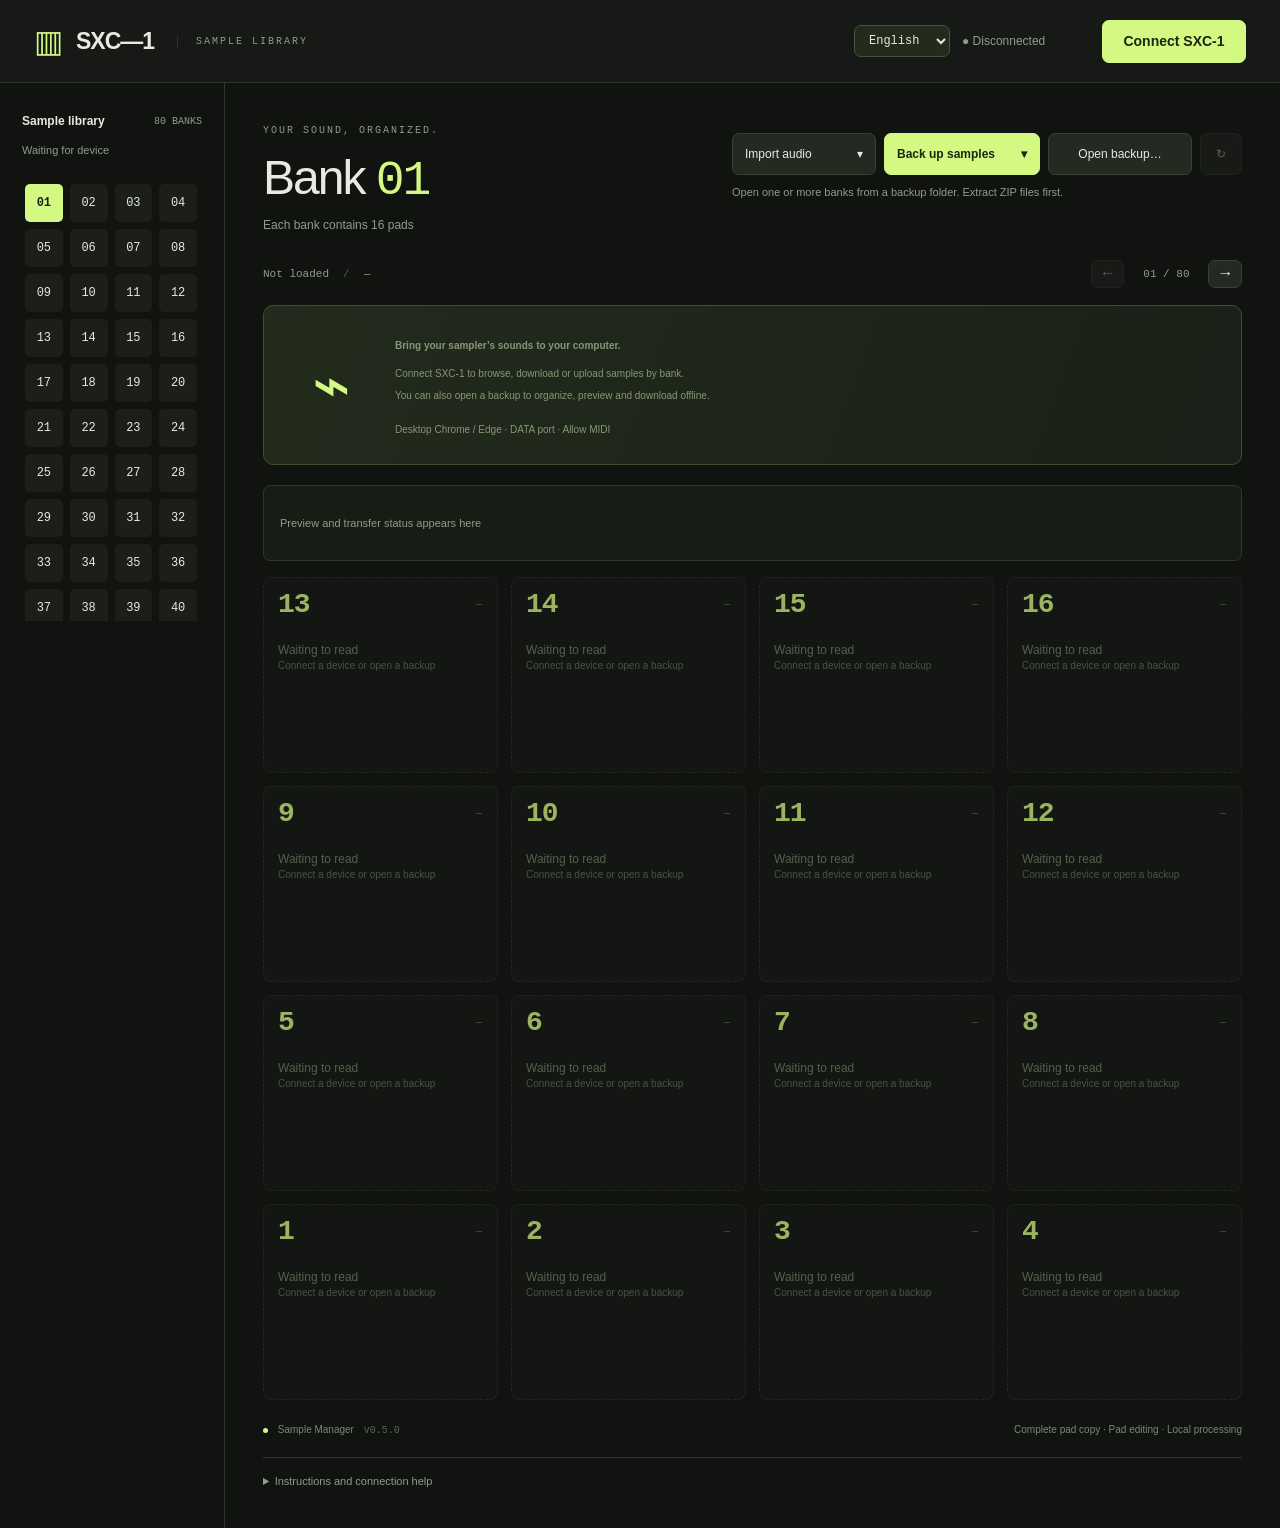
==== commit 3845b121: "Group audio import and bank backup actions in a stable toolbar" ====
--- a/index.html
+++ b/index.html
@@ -50,13 +50,39 @@
 .top-actions #connect,.top-actions #disconnect{grid-area:action;width:100%}
 @media(max-width:760px){.top-actions{width:320px;grid-template-columns:96px minmax(0,1fr) 112px;gap:8px}}
 @media(max-width:480px){.topbar{height:auto;min-height:70px;display:grid;grid-template-columns:minmax(0,1fr);gap:12px;padding:14px 18px}.top-actions{width:100%}}
+
+/* Audio goes to the sampler; backups are saved or opened on this computer. */
+.heading{align-items:center;gap:24px}
+.library-tools{width:510px;max-width:100%;flex:none}
+.bank-actions{display:grid;grid-template-columns:144px 156px 144px 42px;gap:8px;padding-top:0}
+.bank-actions>button,.action-menu>summary{height:42px;font-size:12px;padding:10px 12px}
+.action-menu{position:relative;min-width:0}
+.action-menu>summary{display:flex;align-items:center;justify-content:space-between;gap:8px;list-style:none;white-space:nowrap;cursor:pointer;border:1px solid #394132;border-radius:7px;background:#242922;font-weight:500}
+.action-menu>summary::-webkit-details-marker{display:none}
+.action-menu>summary.primary{background:var(--accent);border-color:var(--accent);color:#1b2513;font-weight:650}
+.action-menu>summary:hover{border-color:#7d9366}
+.action-menu>summary:focus-visible{outline:2px solid var(--accent);outline-offset:4px}
+.action-menu>summary[aria-disabled="true"]{opacity:.35;cursor:not-allowed}
+.action-caret{font-size:12px;flex:none}
+.action-menu[open] .action-caret{transform:rotate(180deg)}
+.action-options{position:absolute;top:calc(100% + 8px);right:0;z-index:20;width:320px;max-width:calc(100vw - 36px);padding:6px;border:1px solid #536746;border-radius:9px;background:#20271b;box-shadow:0 18px 45px #0008}
+#importMenu .action-options{left:0;right:auto}
+.action-options button{display:block;width:100%;height:auto;min-height:68px;white-space:normal;text-align:left;padding:11px 12px;border-color:transparent;background:transparent}
+.action-options button:hover:not(:disabled){background:#303e25}
+.action-options strong{display:block;font-size:13px;font-weight:550;line-height:1.5}
+.action-options small{display:block;margin-top:4px;font-size:11px;line-height:1.6;color:#a7b29d}
+.action-options .action-note{font-size:10px;line-height:1.7;color:var(--muted);margin:6px 10px 5px;padding-top:9px;border-top:1px solid #3c4932}
+.action-hint{min-height:36px;margin:8px 0 0!important;font-size:11px!important;line-height:18px;color:var(--muted)}
+.refresh-label{display:none}
+@media(max-width:1200px){.heading{display:block}.library-tools{width:100%;margin-top:18px}.bank-actions{width:510px;max-width:100%}}
+@media(max-width:600px){.bank-actions{width:100%;grid-template-columns:minmax(0,1fr) minmax(0,1fr)}.refresh-label{display:inline;margin-left:6px}.action-menu>summary{font-size:12px}}
 </style></head>
 <body>
 <header class="topbar"><div class="brand"><span class="logo" aria-hidden="true">▥</span><strong>SXC—1</strong><span class="brand-sub">SAMPLE LIBRARY</span></div><div class="top-actions"><label class="language-picker"><span class="sr-only" data-i18n="界面语言">界面语言</span><select id="language" data-language-select aria-label="界面语言" data-i18n-aria-label="界面语言"><option value="en" lang="en">English</option><option value="zh-CN" lang="zh-CN">简体中文</option></select></label><span id="connection" class="connection"><span data-i18n="● 未连接">● 未连接</span></span><button id="connect" class="primary"><span data-i18n="连接 SXC-1">连接 SXC-1</span></button><button id="disconnect" hidden><span data-i18n="断开">断开</span></button></div></header>
 <div class="layout">
-<aside><div class="sidebar-head"><span><span data-i18n="采样库">采样库</span></span><span id="bankCount" class="muted">80 BANKS</span></div><div class="source-tag" id="sourceTag"><span data-i18n="等待连接设备">等待连接设备</span></div><nav id="banks" aria-label="选择 Bank" data-i18n-aria-label="选择 Bank"></nav><div class="local-panel"><span class="eyebrow">LOCAL ARCHIVE</span><button id="saved" hidden><span data-i18n="查看已保存备份 ↗">查看已保存备份 ↗</span></button><button id="folder"><span data-i18n="打开备份文件夹">打开备份文件夹</span></button><button id="backupAll" disabled><span data-i18n="备份全部 Bank">备份全部 Bank</span></button><input id="folderInput" type="file" webkitdirectory multiple hidden><p><span data-i18n="离线浏览已保存的采样。">离线浏览已保存的采样。</span><br><span data-i18n="所有文件都留在这台电脑。">所有文件都留在这台电脑。</span></p></div></aside>
+<aside><div class="sidebar-head"><span data-i18n="采样库">采样库</span><span id="bankCount" class="muted">80 BANKS</span></div><div class="source-tag" id="sourceTag"><span data-i18n="等待连接设备">等待连接设备</span></div><nav id="banks" aria-label="选择 Bank" data-i18n-aria-label="选择 Bank"></nav><button id="saved" hidden><span data-i18n="查看已保存备份 ↗">查看已保存备份 ↗</span></button><input id="folderInput" type="file" webkitdirectory multiple hidden></aside>
 <main>
-<div class="heading"><div><span class="eyebrow">YOUR SOUND, ORGANIZED.</span><h1 id="bankTitle">Bank <em>01</em></h1><p id="bankSubtitle"><span data-i18n="每一页对应 16 个 Pad">每一页对应 16 个 Pad</span></p></div><div class="bank-actions"><button id="uploadOpen" disabled><span data-i18n="↑ 上传采样">↑ 上传采样</span></button><button id="batchOpen"><span data-i18n="↑ 批量上传采样">↑ 批量上传采样</span></button><button id="refresh" disabled><span data-i18n="↻ 刷新本页">↻ 刷新本页</span></button><button id="downloadBank" class="primary" disabled><span data-i18n="↓ 下载整页 ZIP">↓ 下载整页 ZIP</span></button></div></div>
+<div class="heading"><div><span class="eyebrow">YOUR SOUND, ORGANIZED.</span><h1 id="bankTitle">Bank <em>01</em></h1><p id="bankSubtitle"><span data-i18n="每一页对应 16 个 Pad">每一页对应 16 个 Pad</span></p></div><div class="library-tools"><div class="bank-actions" role="group" aria-label="音频与备份操作" data-i18n-aria-label="音频与备份操作"><details class="action-menu" id="importMenu"><summary><span data-i18n="导入音频">导入音频</span><span class="action-caret" aria-hidden="true">▾</span></summary><div class="action-options"><button type="button" id="uploadOpen" disabled aria-labelledby="uploadOpenLabel" aria-describedby="uploadOpenHint"><strong id="uploadOpenLabel" data-i18n="单个 WAV…">单个 WAV…</strong><small id="uploadOpenHint" data-i18n="先试听，再选择一个空 Pad。">先试听，再选择一个空 Pad。</small></button><button type="button" id="batchOpen" aria-labelledby="batchOpenLabel" aria-describedby="batchOpenHint"><strong id="batchOpenLabel" data-i18n="音频文件或文件夹…">音频文件或文件夹…</strong><small id="batchOpenHint" data-i18n="一个或多个音频，按顺序放入空 Pad。">一个或多个音频，按顺序放入空 Pad。</small></button><p class="action-note"><span data-i18n="音频导入会转换格式并使用默认 Pad 设置。">音频导入会转换格式并使用默认 Pad 设置。</span></p></div></details><details class="action-menu" id="backupMenu"><summary class="primary"><span data-i18n="备份采样">备份采样</span><span class="action-caret" aria-hidden="true">▾</span></summary><div class="action-options"><button type="button" id="downloadBank" disabled aria-labelledby="downloadBankLabel" aria-describedby="downloadBankHint"><strong id="downloadBankLabel" data-i18n="当前 Bank · ZIP">当前 Bank · ZIP</strong><small id="downloadBankHint" data-i18n="保存原始文件和 Pad 设置。">保存原始文件和 Pad 设置。</small></button><button type="button" id="backupAll" disabled aria-labelledby="backupAllLabel" aria-describedby="backupAllHint"><strong id="backupAllLabel" data-i18n="全部 Bank · 文件夹…">全部 Bank · 文件夹…</strong><small id="backupAllHint" data-i18n="自动跳过空 Bank 和没有音频的 Pad。">自动跳过空 Bank 和没有音频的 Pad。</small></button><p class="action-note" id="backupConnectionHint"></p><p class="action-note"><span data-i18n="备份保留原始音频和设置；不包含 Pattern 或全局设置。">备份保留原始音频和设置；不包含 Pattern 或全局设置。</span></p></div></details><button type="button" id="folder" title="打开一个或多个 Bank 的备份文件夹；ZIP 请先解压。仅在电脑上浏览。" data-i18n-title="打开一个或多个 Bank 的备份文件夹；ZIP 请先解压。仅在电脑上浏览。"><span data-i18n="打开备份…">打开备份…</span></button><button type="button" id="refresh" disabled aria-label="刷新当前 Bank" data-i18n-aria-label="刷新当前 Bank" title="刷新当前 Bank" data-i18n-title="刷新当前 Bank"><span aria-hidden="true">↻</span><span class="refresh-label" data-i18n="刷新">刷新</span></button></div><p class="action-hint"><span data-i18n="可打开一个或多个 Bank 的备份；ZIP 请先解压。">可打开一个或多个 Bank 的备份；ZIP 请先解压。</span></p></div></div>
 <div class="page-bar"><div><span id="sampleCount"><span data-i18n="尚未读取">尚未读取</span></span><span class="divider">/</span><span id="bankSize">—</span></div><div class="pager"><button id="prev" aria-label="上一页" disabled data-i18n-aria-label="上一页">←</button><span id="pageNumber">01 / 80</span><button id="next" aria-label="下一页" data-i18n-aria-label="下一页">→</button></div></div>
 <div id="welcome" class="welcome"><div class="welcome-icon" aria-hidden="true">⌁</div><div><h2><span data-i18n="把机器里的声音，带到电脑上。">把机器里的声音，带到电脑上。</span></h2><p><span data-i18n="连接 SXC-1，按 Bank 浏览、下载或上传采样。">连接 SXC-1，按 Bank 浏览、下载或上传采样。</span><br><span data-i18n="也可以打开备份，在离线时整理、试听和下载。">也可以打开备份，在离线时整理、试听和下载。</span></p><span><span data-i18n="电脑 Chrome / Edge · DATA 接口连接 · 允许 MIDI">电脑 Chrome / Edge · DATA 接口连接 · 允许 MIDI</span></span></div></div>
 <div class="status-area"><p class="status-idle" aria-hidden="true"><span data-i18n="试听与传输状态会显示在这里">试听与传输状态会显示在这里</span></p>
@@ -68,11 +94,11 @@
 <div id="editReceipt" class="receipt" hidden><span id="editReceiptText"></span><button id="editReceiptDownload"><span data-i18n="下载编辑记录">下载编辑记录</span></button></div>
 <div class="pad-board"><section id="pads" class="pads" aria-label="采样列表，Pad 1 在左下" data-i18n-aria-label="采样列表，Pad 1 在左下"></section></div>
 <footer><span><i class="dot"></i> <span data-i18n="采样管理器">采样管理器</span> <small>v0.5.0</small></span><span><span data-i18n="完整复制 · Pad 编辑 · 本机处理">完整复制 · Pad 编辑 · 本机处理</span></span></footer>
-<details class="help"><summary><span data-i18n="使用说明与连接帮助">使用说明与连接帮助</span></summary><div><p><span data-i18n="“备份全部 Bank”会检查全部 80 个 Bank，仅将含有音频数据的 Pad 及其关联文件保存到电脑上的新子文件夹。空 Bank、没有音频的 Pad 和零字节文件会跳过；静音录音仍会保留。不包含 Pattern 或全局设置。取消或失败后，已保存文件会保留，但必须视为不完整备份。">“备份全部 Bank”会检查全部 80 个 Bank，仅将含有音频数据的 Pad 及其关联文件保存到电脑上的新子文件夹。空 Bank、没有音频的 Pad 和零字节文件会跳过；静音录音仍会保留。不包含 Pattern 或全局设置。取消或失败后，已保存文件会保留，但必须视为不完整备份。</span></p><p><span data-i18n="使用机器的 DATA 接口连接电脑，在 Chrome 或 Edge 中打开本页，点击“连接 SXC-1”，允许 MIDI / SysEx 访问。连接期间请退出官方 App 或其他读取 SXC-1 的程序。">使用机器的 DATA 接口连接电脑，在 Chrome 或 Edge 中打开本页，点击“连接 SXC-1”，允许 MIDI / SysEx 访问。连接期间请退出官方 App 或其他读取 SXC-1 的程序。</span></p><p><span data-i18n="每页对应一个 Bank，连接时打开机器当前 Bank，网页翻页时机器同步切换。将一个 WAV 拖到空 Pad 会直接检查、转换并上传；已有采样的 Pad 不接受拖入。点击“试听”会先读取该采样，再由电脑播放；右上角 Loop 点亮时循环试听，熄灭时单次播放；播放中可随时切换，仅控制网页试听。WAV 下载保留机器上的原始文件。整页 ZIP 包含该 Bank 的全部文件、Pad 设置和校验清单。空 Pad 不会生成占位音频。">每页对应一个 Bank，连接时打开机器当前 Bank，网页翻页时机器同步切换。将一个 WAV 拖到空 Pad 会直接检查、转换并上传；已有采样的 Pad 不接受拖入。点击“试听”会先读取该采样，再由电脑播放；右上角 Loop 点亮时循环试听，熄灭时单次播放；播放中可随时切换，仅控制网页试听。WAV 下载保留机器上的原始文件。整页 ZIP 包含该 Bank 的全部文件、Pad 设置和校验清单。空 Pad 不会生成占位音频。</span></p><p><span data-i18n="“批量上传采样”支持多选音频或拖入文件夹（包含子文件夹），按路径和文件名从指定 Bank / Pad 连续填充。先检查全部连续空位和音频；占用或越界时不开始上传，保留列表供处理后重试。关闭弹窗仍保留列表，刷新页面会清空。批量上传不恢复原备份的 Pad 设置；需要完整设置时使用复制/粘贴。">“批量上传采样”支持多选音频或拖入文件夹（包含子文件夹），按路径和文件名从指定 Bank / Pad 连续填充。先检查全部连续空位和音频；占用或越界时不开始上传，保留列表供处理后重试。关闭弹窗仍保留列表，刷新页面会清空。批量上传不恢复原备份的 Pad 设置；需要完整设置时使用复制/粘贴。</span></p><p><span data-i18n="选择“打开备份文件夹”时，请选择包含 manifest.json 和 Bank01 等目录的备份根目录，或解压后的整页 ZIP 文件夹。选择的文件只在本页读取。">选择“打开备份文件夹”时，请选择包含 manifest.json 和 Bank01 等目录的备份根目录，或解压后的整页 ZIP 文件夹。选择的文件只在本页读取。</span></p><p><span data-i18n="读取失败或取消后，重新连接设备即可继续。下载期间不要更改机器上的采样。网页单个文件上限 256 MB，整页上限 512 MB。上传支持 60 秒以内的单/双声道 WAV（PCM 8/16/24/32-bit、Float 32-bit），在本机转换为 48 kHz / 16-bit 双声道。只开放空 Pad；以单次播放、音量 100% 加载，不保留源文件的循环点等设置。上传期间请勿操作机器或同时连接官方 App。">读取失败或取消后，重新连接设备即可继续。下载期间不要更改机器上的采样。网页单个文件上限 256 MB，整页上限 512 MB。上传支持 60 秒以内的单/双声道 WAV（PCM 8/16/24/32-bit、Float 32-bit），在本机转换为 48 kHz / 16-bit 双声道。只开放空 Pad；以单次播放、音量 100% 加载，不保留源文件的循环点等设置。上传期间请勿操作机器或同时连接官方 App。</span></p><p><span data-i18n="有采样的 Pad 可点击“复制”，再到同一或其他 Bank 的空 Pad 点击“粘贴”。复制原始 WAV、波形、起止点、Pad 设置及同名前缀的附属文件，不重新编码；不包含 Pattern。每个复制文件最大 64 MB。“Edit 编辑”支持 Level、Pitch、Group、LED 颜色、Pan、One Shot、Loop、BPM；保存后核对实时参数和机器保存文件。编辑记录保留修改前后的设置。">有采样的 Pad 可点击“复制”，再到同一或其他 Bank 的空 Pad 点击“粘贴”。复制原始 WAV、波形、起止点、Pad 设置及同名前缀的附属文件，不重新编码；不包含 Pattern。每个复制文件最大 64 MB。“Edit 编辑”支持 Level、Pitch、Group、LED 颜色、Pan、One Shot、Loop、BPM；保存后核对实时参数和机器保存文件。编辑记录保留修改前后的设置。</span></p><p><span data-i18n="在线版直接通过 HTTPS 地址使用；本地版可通过 localhost 服务或附带的启动器打开。网页试听播放原始 WAV，不模拟机器的播放参数。音频在本机处理，不上传到网站服务器；浏览器本地保留最近一次上传和编辑记录。离开页面会清空临时缓存和复制剪贴板，已下载的文件仍在电脑上。">在线版直接通过 HTTPS 地址使用；本地版可通过 localhost 服务或附带的启动器打开。网页试听播放原始 WAV，不模拟机器的播放参数。音频在本机处理，不上传到网站服务器；浏览器本地保留最近一次上传和编辑记录。离开页面会清空临时缓存和复制剪贴板，已下载的文件仍在电脑上。</span></p><p><span data-i18n="非官方工具，与 CASIO 无隶属关系。已在 macOS / Chrome / 固件 1.4.1 上完成实机验证。">非官方工具，与 CASIO 无隶属关系。已在 macOS / Chrome / 固件 1.4.1 上完成实机验证。</span></p></div></details>
+<details class="help"><summary><span data-i18n="使用说明与连接帮助">使用说明与连接帮助</span></summary><div><p><span data-i18n="在“备份采样”中选择“当前 Bank · ZIP”保存当前 Bank 的原始文件；选择“全部 Bank · 文件夹”检查全部 80 个 Bank，保存有音频的 Pad 及关联文件，跳过空 Bank、没有音频的 Pad 和零字节文件，保留静音录音。两种备份均不包含 Pattern 或全局设置。取消全部 Bank 备份后，已保存文件保留，但必须视为不完整。">在“备份采样”中选择“当前 Bank · ZIP”保存当前 Bank 的原始文件；选择“全部 Bank · 文件夹”检查全部 80 个 Bank，保存有音频的 Pad 及关联文件，跳过空 Bank、没有音频的 Pad 和零字节文件，保留静音录音。两种备份均不包含 Pattern 或全局设置。取消全部 Bank 备份后，已保存文件保留，但必须视为不完整。</span></p><p><span data-i18n="使用机器的 DATA 接口连接电脑，在 Chrome 或 Edge 中打开本页，点击“连接 SXC-1”，允许 MIDI / SysEx 访问。连接期间请退出官方 App 或其他读取 SXC-1 的程序。">使用机器的 DATA 接口连接电脑，在 Chrome 或 Edge 中打开本页，点击“连接 SXC-1”，允许 MIDI / SysEx 访问。连接期间请退出官方 App 或其他读取 SXC-1 的程序。</span></p><p><span data-i18n="每页对应一个 Bank，连接时打开机器当前 Bank，网页翻页时机器同步切换。将一个 WAV 拖到空 Pad 会直接检查、转换并上传；已有采样的 Pad 不接受拖入。点击“试听”会先读取该采样，再由电脑播放；右上角 Loop 点亮时循环试听，熄灭时单次播放；播放中可随时切换，仅控制网页试听。WAV 下载保留机器上的原始文件。整页 ZIP 包含该 Bank 的全部文件、Pad 设置和校验清单。空 Pad 不会生成占位音频。">每页对应一个 Bank，连接时打开机器当前 Bank，网页翻页时机器同步切换。将一个 WAV 拖到空 Pad 会直接检查、转换并上传；已有采样的 Pad 不接受拖入。点击“试听”会先读取该采样，再由电脑播放；右上角 Loop 点亮时循环试听，熄灭时单次播放；播放中可随时切换，仅控制网页试听。WAV 下载保留机器上的原始文件。整页 ZIP 包含该 Bank 的全部文件、Pad 设置和校验清单。空 Pad 不会生成占位音频。</span></p><p><span data-i18n="“导入音频”中的“单个 WAV”可先试听，再选择空 Pad；“音频文件或文件夹”支持一个或多个音频及子文件夹，从指定 Bank / Pad 按顺序填入空位。导入会转换音频并使用默认设置。保存的备份请通过“打开备份…”浏览原始音频和设置。">“导入音频”中的“单个 WAV”可先试听，再选择空 Pad；“音频文件或文件夹”支持一个或多个音频及子文件夹，从指定 Bank / Pad 按顺序填入空位。导入会转换音频并使用默认设置。保存的备份请通过“打开备份…”浏览原始音频和设置。</span></p><p><span data-i18n="“打开备份…”支持一个或多个 Bank，无需选择范围。请选择含 manifest.json 的备份根文件夹；ZIP 备份请先解压。打开后仅在电脑上浏览、试听和下载，不会将备份恢复到机器。">“打开备份…”支持一个或多个 Bank，无需选择范围。请选择含 manifest.json 的备份根文件夹；ZIP 备份请先解压。打开后仅在电脑上浏览、试听和下载，不会将备份恢复到机器。</span></p><p><span data-i18n="读取失败或取消后，重新连接设备即可继续。下载期间不要更改机器上的采样。网页单个文件上限 256 MB，整页上限 512 MB。上传支持 60 秒以内的单/双声道 WAV（PCM 8/16/24/32-bit、Float 32-bit），在本机转换为 48 kHz / 16-bit 双声道。只开放空 Pad；以单次播放、音量 100% 加载，不保留源文件的循环点等设置。上传期间请勿操作机器或同时连接官方 App。">读取失败或取消后，重新连接设备即可继续。下载期间不要更改机器上的采样。网页单个文件上限 256 MB，整页上限 512 MB。上传支持 60 秒以内的单/双声道 WAV（PCM 8/16/24/32-bit、Float 32-bit），在本机转换为 48 kHz / 16-bit 双声道。只开放空 Pad；以单次播放、音量 100% 加载，不保留源文件的循环点等设置。上传期间请勿操作机器或同时连接官方 App。</span></p><p><span data-i18n="有采样的 Pad 可点击“复制”，再到同一或其他 Bank 的空 Pad 点击“粘贴”。复制原始 WAV、波形、起止点、Pad 设置及同名前缀的附属文件，不重新编码；不包含 Pattern。每个复制文件最大 64 MB。“Edit 编辑”支持 Level、Pitch、Group、LED 颜色、Pan、One Shot、Loop、BPM；保存后核对实时参数和机器保存文件。编辑记录保留修改前后的设置。">有采样的 Pad 可点击“复制”，再到同一或其他 Bank 的空 Pad 点击“粘贴”。复制原始 WAV、波形、起止点、Pad 设置及同名前缀的附属文件，不重新编码；不包含 Pattern。每个复制文件最大 64 MB。“Edit 编辑”支持 Level、Pitch、Group、LED 颜色、Pan、One Shot、Loop、BPM；保存后核对实时参数和机器保存文件。编辑记录保留修改前后的设置。</span></p><p><span data-i18n="在线版直接通过 HTTPS 地址使用；本地版可通过 localhost 服务或附带的启动器打开。网页试听播放原始 WAV，不模拟机器的播放参数。音频在本机处理，不上传到网站服务器；浏览器本地保留最近一次上传和编辑记录。离开页面会清空临时缓存和复制剪贴板，已下载的文件仍在电脑上。">在线版直接通过 HTTPS 地址使用；本地版可通过 localhost 服务或附带的启动器打开。网页试听播放原始 WAV，不模拟机器的播放参数。音频在本机处理，不上传到网站服务器；浏览器本地保留最近一次上传和编辑记录。离开页面会清空临时缓存和复制剪贴板，已下载的文件仍在电脑上。</span></p><p><span data-i18n="非官方工具，与 CASIO 无隶属关系。已在 macOS / Chrome / 固件 1.4.1 上完成实机验证。">非官方工具，与 CASIO 无隶属关系。已在 macOS / Chrome / 固件 1.4.1 上完成实机验证。</span></p></div></details>
 </main></div>
 <audio id="player" hidden></audio>
 <dialog id="uploadDialog" aria-labelledby="uploadTitle">
-<div class="dialog-head"><div><span class="eyebrow">FROM YOUR COMPUTER</span><h2 id="uploadTitle"><span data-i18n="上传采样">上传采样</span></h2></div><label class="language-picker"><span class="sr-only" data-i18n="界面语言">界面语言</span><select data-language-select aria-label="界面语言" data-i18n-aria-label="界面语言"><option value="en" lang="en">English</option><option value="zh-CN" lang="zh-CN">简体中文</option></select></label><button id="uploadClose" aria-label="关闭上传窗口" data-i18n-aria-label="关闭上传窗口">✕</button></div>
+<div class="dialog-head"><div><span class="eyebrow">FROM YOUR COMPUTER</span><h2 id="uploadTitle"><span data-i18n="导入一个 WAV">导入一个 WAV</span></h2></div><label class="language-picker"><span class="sr-only" data-i18n="界面语言">界面语言</span><select data-language-select aria-label="界面语言" data-i18n-aria-label="界面语言"><option value="en" lang="en">English</option><option value="zh-CN" lang="zh-CN">简体中文</option></select></label><button id="uploadClose" aria-label="关闭上传窗口" data-i18n-aria-label="关闭上传窗口">✕</button></div>
 <p class="dialog-intro"><span data-i18n="选择电脑里的 WAV，试听后放入一个空 Pad。">选择电脑里的 WAV，试听后放入一个空 Pad。</span></p>
 <label class="field-label" for="uploadTarget"><span data-i18n="目标 Pad">目标 Pad</span></label><select id="uploadTarget"></select>
 <label class="file-picker" for="uploadInput"><strong><span data-i18n="选择 WAV 文件">选择 WAV 文件</span></strong><span><span data-i18n="最长 60 秒 · 最大 64 MB · 单声道或双声道">最长 60 秒 · 最大 64 MB · 单声道或双声道</span></span><input id="uploadInput" type="file" accept=".wav,audio/wav,audio/x-wav"></label>
@@ -81,9 +107,9 @@
 <div class="dialog-actions"><button id="uploadConverted" disabled><span data-i18n="下载转换后的 WAV">下载转换后的 WAV</span></button><button id="uploadSubmit" class="primary" disabled><span data-i18n="上传到空 Pad">上传到空 Pad</span></button></div>
 </dialog>
 <dialog id="batchDialog" aria-labelledby="batchTitle">
-<div class="dialog-head"><div><span class="eyebrow">BATCH IMPORT</span><h2 id="batchTitle"><span data-i18n="批量上传采样">批量上传采样</span></h2></div><label class="language-picker"><span class="sr-only" data-i18n="界面语言">界面语言</span><select data-language-select aria-label="界面语言" data-i18n-aria-label="界面语言"><option value="en" lang="en">English</option><option value="zh-CN" lang="zh-CN">简体中文</option></select></label><button type="button" id="batchClose" aria-label="关闭批量上传窗口" data-i18n-aria-label="关闭批量上传窗口">✕</button></div>
-<div class="batch-body"><p class="dialog-intro"><span data-i18n="从指定位置连续填入。先检查整段空位与全部音频，再逐个上传。">从指定位置连续填入。先检查整段空位与全部音频，再逐个上传。</span></p>
-<div id="batchDrop" class="batch-drop"><strong><span data-i18n="将多个音频或文件夹拖到这里">将多个音频或文件夹拖到这里</span></strong><span><span data-i18n="包含子文件夹 · 按路径与文件名排序 · 重新选择会替换列表">包含子文件夹 · 按路径与文件名排序 · 重新选择会替换列表</span></span><div class="batch-pickers"><button type="button" id="batchFilesButton"><span data-i18n="选择多个音频">选择多个音频</span></button><button type="button" id="batchFolderButton"><span data-i18n="选择文件夹">选择文件夹</span></button></div><input id="batchFiles" type="file" multiple accept="audio/*,.wav,.wave,.mp3,.flac,.m4a,.aac,.ogg,.opus,.aif,.aiff" hidden><input id="batchFolder" type="file" webkitdirectory multiple hidden></div>
+<div class="dialog-head"><div><span class="eyebrow">AUDIO IMPORT</span><h2 id="batchTitle"><span data-i18n="导入音频文件">导入音频文件</span></h2></div><label class="language-picker"><span class="sr-only" data-i18n="界面语言">界面语言</span><select data-language-select aria-label="界面语言" data-i18n-aria-label="界面语言"><option value="en" lang="en">English</option><option value="zh-CN" lang="zh-CN">简体中文</option></select></label><button type="button" id="batchClose" aria-label="关闭批量上传窗口" data-i18n-aria-label="关闭批量上传窗口">✕</button></div>
+<div class="batch-body"><p class="dialog-intro"><span data-i18n="选择音频文件，按顺序放入空 Pad。导入时转换格式并使用默认设置；不会恢复备份中的 Pad 设置。">选择音频文件，按顺序放入空 Pad。导入时转换格式并使用默认设置；不会恢复备份中的 Pad 设置。</span></p>
+<div id="batchDrop" class="batch-drop"><strong><span data-i18n="将音频文件或文件夹拖到这里">将音频文件或文件夹拖到这里</span></strong><span><span data-i18n="包含子文件夹 · 按路径与文件名排序 · 重新选择会替换列表">包含子文件夹 · 按路径与文件名排序 · 重新选择会替换列表</span></span><div class="batch-pickers"><button type="button" id="batchFilesButton"><span data-i18n="选择音频文件">选择音频文件</span></button><button type="button" id="batchFolderButton"><span data-i18n="选择文件夹">选择文件夹</span></button></div><input id="batchFiles" type="file" multiple accept="audio/*,.wav,.wave,.mp3,.flac,.m4a,.aac,.ogg,.opus,.aif,.aiff" hidden><input id="batchFolder" type="file" webkitdirectory multiple hidden></div>
 <div class="batch-start"><label for="batchBank"><span data-i18n="起始 Bank">起始 Bank</span><select id="batchBank" aria-label="起始 Bank" data-i18n-aria-label="起始 Bank"></select></label><label for="batchPad"><span data-i18n="起始 Pad">起始 Pad</span><select id="batchPad" aria-label="起始 Pad" data-i18n-aria-label="起始 Pad"></select></label><p><span data-i18n="Pad 1 → 16，随后进入下一 Bank。">Pad 1 → 16，随后进入下一 Bank。</span><br><span data-i18n="遇到占用位置会停止检查，不跳过。">遇到占用位置会停止检查，不跳过。</span></p></div>
 <div class="batch-summary"><strong id="batchCount"><span data-i18n="尚未选择音频">尚未选择音频</span></strong><button type="button" id="batchClear"><span data-i18n="清空列表">清空列表</span></button></div>
 <p id="batchRange" class="batch-range"></p><p id="batchIgnored" class="batch-ignored"></p>
@@ -116,7 +142,7 @@
 <script>'use strict';
 // Source messages remain Chinese. The build embeds the English catalog here.
 (function(root){
-  const english={"SXC-1 非官方网页采样管理器：浏览、下载、上传、复制采样与编辑 Pad 设置，通过 USB 直接连接，本机处理音频。":"Unofficial SXC-1 browser sample manager: browse, download, upload, copy samples and edit pad settings over USB. Audio stays on your computer.","SXC-1 · 采样管理器":"SXC-1 · Sample Manager","● 未连接":"● Disconnected","连接 SXC-1":"Connect SXC-1","断开":"Disconnect","采样库":"Sample library","等待连接设备":"Waiting for device","选择 Bank":"Select bank","查看已保存备份 ↗":"View saved backup ↗","打开备份文件夹":"Open backup folder","离线浏览已保存的采样。":"Browse saved samples offline.","所有文件都留在这台电脑。":"All files stay on this computer.","每一页对应 16 个 Pad":"Each bank contains 16 pads","↑ 上传采样":"↑ Upload sample","↑ 批量上传采样":"↑ Batch import","↻ 刷新本页":"↻ Refresh bank","↓ 下载整页 ZIP":"↓ Download bank ZIP","尚未读取":"Not loaded","上一页":"Previous bank","下一页":"Next bank","把机器里的声音，带到电脑上。":"Bring your sampler’s sounds to your computer.","连接 SXC-1，按 Bank 浏览、下载或上传采样。":"Connect SXC-1 to browse, download or upload samples by bank.","也可以打开备份，在离线时整理、试听和下载。":"You can also open a backup to organize, preview and download offline.","电脑 Chrome / Edge · DATA 接口连接 · 允许 MIDI":"Desktop Chrome / Edge · DATA port · Allow MIDI","试听与传输状态会显示在这里":"Preview and transfer status appears here","准备读取…":"Preparing to read…","取消":"Cancel","传输进度":"Transfer progress","下载上传记录":"Download upload report","清空复制":"Clear clipboard","下载编辑记录":"Download edit report","采样列表，Pad 1 在左下":"Sample list; pad 1 is at the bottom left","采样管理器":"Sample Manager","完整复制 · Pad 编辑 · 本机处理":"Complete pad copy · Pad editing · Local processing","使用说明与连接帮助":"Instructions and connection help","使用机器的 DATA 接口连接电脑，在 Chrome 或 Edge 中打开本页，点击“连接 SXC-1”，允许 MIDI / SysEx 访问。连接期间请退出官方 App 或其他读取 SXC-1 的程序。":"Connect the sampler’s DATA port to your computer. Open this page in Chrome or Edge, click “Connect SXC-1” and allow MIDI / SysEx access. Close the official app and any other program accessing SXC-1 while connected.","每页对应一个 Bank，连接时打开机器当前 Bank，网页翻页时机器同步切换。将一个 WAV 拖到空 Pad 会直接检查、转换并上传；已有采样的 Pad 不接受拖入。点击“试听”会先读取该采样，再由电脑播放；右上角 Loop 点亮时循环试听，熄灭时单次播放；播放中可随时切换，仅控制网页试听。WAV 下载保留机器上的原始文件。整页 ZIP 包含该 Bank 的全部文件、Pad 设置和校验清单。空 Pad 不会生成占位音频。":"Each page represents one bank. Connecting opens the sampler’s current bank; navigating banks here also changes the sampler’s bank. Dragging a WAV onto an empty pad checks, converts and uploads it immediately. Occupied pads reject drops. Preview first reads the sample, then plays it on your computer. The top-right Loop button controls browser preview only and can be toggled during playback. WAV downloads retain the original files. A bank ZIP includes all files, pad settings and a checksum manifest. Empty pads do not create placeholder audio.","“批量上传采样”支持多选音频或拖入文件夹（包含子文件夹），按路径和文件名从指定 Bank / Pad 连续填充。先检查全部连续空位和音频；占用或越界时不开始上传，保留列表供处理后重试。关闭弹窗仍保留列表，刷新页面会清空。批量上传不恢复原备份的 Pad 设置；需要完整设置时使用复制/粘贴。":"Batch import accepts multiple audio files or folders, including subfolders. Files fill consecutive pads from the selected bank and pad, sorted by path and filename. The entire range and every audio file are checked first. Occupied or out-of-range destinations prevent uploading; the queue remains available for retry. Closing the dialog retains the queue, but refreshing clears it. Batch import does not restore pad settings from backups; use copy/paste to preserve complete settings.","选择“打开备份文件夹”时，请选择包含 manifest.json 和 Bank01 等目录的备份根目录，或解压后的整页 ZIP 文件夹。选择的文件只在本页读取。":"When opening a backup folder, select the root containing manifest.json and folders such as Bank01, or the extracted bank ZIP folder. Selected files are read only within this page.","读取失败或取消后，重新连接设备即可继续。下载期间不要更改机器上的采样。网页单个文件上限 256 MB，整页上限 512 MB。上传支持 60 秒以内的单/双声道 WAV（PCM 8/16/24/32-bit、Float 32-bit），在本机转换为 48 kHz / 16-bit 双声道。只开放空 Pad；以单次播放、音量 100% 加载，不保留源文件的循环点等设置。上传期间请勿操作机器或同时连接官方 App。":"After a read failure or cancellation, reconnect to continue. Do not change samples on the sampler during downloads. The browser limits individual downloads to 256 MB and bank downloads to 512 MB. Uploads accept mono/stereo WAV files up to 60 seconds (PCM 8/16/24/32-bit or Float 32-bit), converted locally to 48 kHz / 16-bit stereo. Only empty pads are accepted. Uploads use One Shot playback at 100% level and do not preserve source loop points. Do not operate the sampler or connect the official app during uploads.","有采样的 Pad 可点击“复制”，再到同一或其他 Bank 的空 Pad 点击“粘贴”。复制原始 WAV、波形、起止点、Pad 设置及同名前缀的附属文件，不重新编码；不包含 Pattern。每个复制文件最大 64 MB。“Edit 编辑”支持 Level、Pitch、Group、LED 颜色、Pan、One Shot、Loop、BPM；保存后核对实时参数和机器保存文件。编辑记录保留修改前后的设置。":"Copy an occupied pad, then paste it into an empty pad in the same or another bank. Copying retains original WAV audio, waveforms, start/end points, pad settings and associated files with the same filename prefix, without re-encoding. Patterns are not included. Each copied file is limited to 64 MB. Edit supports Level, Pitch, Group, LED Color, Pan, One Shot, Loop and BPM. Saving verifies both live parameters and saved device files. Edit reports retain before/after settings.","在线版直接通过 HTTPS 地址使用；本地版可通过 localhost 服务或附带的启动器打开。网页试听播放原始 WAV，不模拟机器的播放参数。音频在本机处理，不上传到网站服务器；浏览器本地保留最近一次上传和编辑记录。离开页面会清空临时缓存和复制剪贴板，已下载的文件仍在电脑上。":"Use the hosted version over HTTPS or serve the local version from localhost. Browser preview plays the original WAV without simulating the sampler’s playback settings. Audio is processed locally and is not uploaded to a server. The browser retains the latest upload and edit reports locally. Leaving the page clears temporary audio and the pad clipboard; downloaded files remain on your computer.","非官方工具，与 CASIO 无隶属关系。已在 macOS / Chrome / 固件 1.4.1 上完成实机验证。":"Unofficial tool, not affiliated with CASIO. The original author reports hardware validation on macOS / Chrome / firmware 1.4.1.","上传采样":"Upload sample","关闭上传窗口":"Close upload dialog","选择电脑里的 WAV，试听后放入一个空 Pad。":"Choose a WAV from your computer, preview it, then upload to an empty pad.","目标 Pad":"Target pad","选择 WAV 文件":"Choose WAV file","最长 60 秒 · 最大 64 MB · 单声道或双声道":"Up to 60 seconds · Maximum 64 MB · Mono or stereo","待上传采样波形":"Waveform of sample to upload","上传格式：48 kHz / 16-bit · 双声道":"Upload format: 48 kHz / 16-bit · Stereo","播放设置：单次播放 · 音量 100%":"Playback: One Shot · Level 100%","包含机器屏幕所需的波形预览":"Includes the waveform preview required by the sampler","文件只在这台电脑处理。":"Files are processed only on this computer.","下载转换后的 WAV":"Download converted WAV","上传到空 Pad":"Upload to empty pad","批量上传采样":"Batch import","关闭批量上传窗口":"Close batch import dialog","从指定位置连续填入。先检查整段空位与全部音频，再逐个上传。":"Fill consecutive pads from a chosen position. Check the entire range and all audio before uploading one sample at a time.","将多个音频或文件夹拖到这里":"Drop audio files or folders here","包含子文件夹 · 按路径与文件名排序 · 重新选择会替换列表":"Includes subfolders · Sorted by path and filename · Choosing again replaces the queue","选择多个音频":"Choose audio files","选择文件夹":"Choose folder","起始 Bank":"Starting bank","起始 Pad":"Starting pad","Pad 1 → 16，随后进入下一 Bank。":"Pad 1 → 16, then the next bank.","遇到占用位置会停止检查，不跳过。":"Occupied pads stop preflight; they are not skipped.","尚未选择音频":"No audio selected","清空列表":"Clear queue","待上传文件会列在这里，并显示对应 Bank / Pad。":"Queued files and their destination bank / pad appear here.","音频":"Audio","状态":"Status","移除":"Remove","每个文件最长 60 秒、最大 64 MB，单/双声道。支持 WAV，以及浏览器可解码的 MP3、FLAC、M4A 等格式。统一上传为 48 kHz / 16-bit，包含机器波形，以默认 Pad 设置加载。":"Each file: up to 60 seconds, 64 MB, mono/stereo. Supports WAV and browser-decodable formats such as MP3, FLAC and M4A. Uploads are converted to 48 kHz / 16-bit with sampler waveforms and default pad settings.","批量上传当前步骤进度":"Current batch upload step progress","关闭弹窗会保留文件列表；刷新或离开页面会清空。":"Closing retains the queue; refreshing or leaving the page clears it.","连接机器后即可检查空位并上传。":"Connect the sampler to check empty pads and upload.","下载批量记录":"Download batch report","停止":"Stop","检查并上传":"Check and upload","空位不足时不会上传本轮文件，处理后可直接重试。传送中停止会保留已完成采样；重试会继续剩余部分。操作机器前请等待传送停止。":"If there are not enough consecutive empty pads, no files in this attempt are uploaded. Resolve the conflict and retry. Stopping retains completed samples and finishes checking the current pad; retry resumes remaining samples. Wait until the transfer stops before operating the sampler.","编辑 Pad":"Edit pad","关闭编辑窗口":"Close pad editor","调整播放方式与 Pad 设置，点击保存后写入机器。":"Adjust playback and pad settings, then save to the sampler.","音量 · %":"Volume · %","Level 音量滑块":"Level slider","音高 · 半音":"Pitch · Semitones","Pitch 音高滑块":"Pitch slider","截音组":"Choke group","声像 · 左 − / 右 +":"Stereo position · Left − / Right +","Pan 声像滑块":"Pan slider","Pad 灯光颜色":"Pad LED color","采样原速":"Original sample tempo","0：不参与 Beat Sync；或填 50–200。":"0: exclude from Beat Sync; otherwise use 50–200.","开启：触发后完整播放；关闭：按住发声。":"On: play to the end when triggered. Off: play while held.","循环播放":"Loop playback","Pitch 同时改变播放速度。相同 Group 的声音会互相截断。起止点设置保留，本版暂不编辑。":"Pitch also changes playback speed. Sounds in the same group cut each other off. Start/end points are preserved and cannot be edited in this version.","保存到机器":"Save to sampler","界面语言":"Interface language","读取中…":"Reading…","■ 停止":"■ Stop","▶ 试听":"▶ Preview","停止试听 Pad {pad}":"Stop previewing pad {pad}","试听 Pad {pad}":"Preview pad {pad}","正在试听 Pad {pad} · {detail}":"Previewing pad {pad} · {detail}","单次播放":"Play once","Pad {pad} 试听结束。":"Pad {pad} preview finished.","机器跟随翻页 · 拖入 WAV 到空 Pad":"Bank navigation changes the sampler · Drop WAV onto an empty pad","本地备份 · 16 个 Pad":"Local backup · 16 pads","{count} / 16 个采样":"{count} / 16 samples","只控制网页试听，不修改机器的 Loop 设置":"Controls browser preview only; does not change the sampler’s Loop setting","循环试听 Pad {pad}":"Loop preview for pad {pad}","空 Pad":"Empty pad","等待读取":"Waiting to read","拖入 WAV 即可上传":"Drop WAV to upload","没有采样":"No sample","连接设备或打开备份":"Connect a device or open a backup","Pad {pad} 波形（试听后显示）":"Pad {pad} waveform (shown after preview)","下载 Pad {pad} WAV":"Download pad {pad} WAV","复制":"Copy","Edit 编辑":"Edit","{detail} Pad {pad}":"{detail} pad {pad}","已有设置文件":"Settings file exists","保留现有内容":"Existing content is preserved","＋ 上传 WAV":"＋ Upload WAV","上传到 Pad {pad}":"Upload to pad {pad}","粘贴":"Paste","粘贴到 Pad {pad}":"Paste to pad {pad}","读取已取消":"Read cancelled","等待重新连接":"Waiting to reconnect","读取已取消。设备模式下请重新连接后继续。":"Read cancelled. Reconnect the sampler to continue.","无法读取本地备份文件":"Cannot read the local backup file","读取 Pad {pad} 的颜色与设置…":"Reading pad {pad} colors and settings…","读取 Pad 设置":"Reading pad settings","读取期间机器的 Bank 已改变，请重新连接后刷新":"The sampler’s bank changed during reading. Reconnect and refresh.","读取 Bank {bank} 的目录…":"Reading bank {bank} directory…","刷新本页…":"Refreshing bank…","正在连接 SXC-1…":"Connecting to SXC-1…","SXC-1 已断开。重新连接后可继续读取。":"SXC-1 disconnected. Reconnect to continue reading.","● 连接已断开":"● Connection lost","USB · 固件 {firmware}":"USB · Firmware {firmware}","已连接并打开机器当前 Bank。网页翻页会同步机器，WAV 可直接拖入空 Pad。":"Connected to the sampler’s current bank. Bank navigation also changes the sampler; drag WAV files onto empty pads to upload.","已断开设备。":"Device disconnected.","正在取消…":"Cancelling…","单个文件超过 256 MB，请使用原生备份工具。":"The file exceeds 256 MB. Use a native backup tool.","备份文件缺失或长度不符：{name}":"Backup file missing or size mismatch: {name}","备份校验失败：{name}":"Backup checksum failed: {name}","读取采样…":"Reading sample…","下载采样":"Downloading sample","已准备 {name} 的 WAV 下载（{size}）。":"WAV download ready for {name} ({size}).","已停止 Pad {pad} 的试听。":"Stopped previewing pad {pad}.","读取试听音频…":"Reading preview audio…","读取试听音频":"Reading preview audio","此 WAV 无法在浏览器中试听，仍可下载原文件。":"This WAV cannot be previewed in the browser. You can still download the original file.","准备整页下载…":"Preparing bank download…","本页超过 512 MB，请逐个下载采样。":"This bank exceeds 512 MB. Download samples individually.","整页下载 {current}/{total}":"Bank download {current}/{total}","正在打包已校验的文件…":"Packaging verified files…","说明.txt":"README.txt","SXC-1 单 Bank 原始文件导出。WAV 与 .wav.db 为原始音频及 Pad 设置，请一起保留。未重新编码音频；不包含音序器 Pattern。整页备份尚未提供批量恢复；仅支持单个 WAV 上传到空 Pad。":"SXC-1 original-file export for one bank. Keep WAV audio and .wav.db pad settings together. Audio has not been re-encoded; sequencer patterns are not included. Full bank restoration is not supported; individual WAV files can be uploaded to empty pads.","Bank {bank} 已打包：{samples} 个采样，{files} 个原始文件。":"Bank {bank} packaged: {samples} samples, {files} original files.","请打开完整备份的根文件夹，或解压后的整页 ZIP。":"Open the root of a complete backup or an extracted bank ZIP.","备份清单无效":"Invalid backup manifest","校验值无效":"Invalid checksum","Bank 编号无效":"Invalid bank number","● 离线备份":"● Offline backup","本地备份 · {date}":"Local backup · {date}","正在查看已保存的备份。试听和下载会核对文件校验值。":"Viewing a saved backup. Preview and download verify file checksums.","打开本地备份…":"Opening local backup…","没有找到 manifest.json。请选择备份根文件夹。":"manifest.json not found. Select the backup root folder.","备份缺少文件或文件长度改变：{name}":"Backup file missing or size changed: {name}","打开已保存备份…":"Opening saved backup…","{detail} · {name} · {current} / {total}":"{detail} · {name} · {current} / {total}","{detail} · {name}":"{detail} · {name}","通信数据长度错误":"Invalid communication data length","通信填充错误":"Invalid communication padding","分片校验失败，请重新读取":"Fragment checksum failed. Read the data again.","文件名无效":"Invalid filename","整数不完整":"Incomplete integer","字符串不完整":"Incomplete string","字段不完整":"Incomplete field","字段长度不符":"Field length mismatch","未知字段类型":"Unknown field type","命令未开放":"This command is not enabled","参数控制数据无效":"Invalid parameter control data","仅开放 Bank 选择和已验证的 Pad 参数":"Only Bank selection and verified Pad parameters are enabled","设备响应无效":"Invalid device response","控制帧无效":"Invalid control frame","设备响应不完整":"Incomplete device response","读取路径无效":"Invalid read path","此浏览器不能连接 MIDI。请使用 Chrome 或 Edge 打开本页；也可以查看本地备份。":"This browser cannot connect to MIDI. Open this page in Chrome or Edge. You can also view a local backup.","连接设备需要 HTTPS 网页或 localhost 本地服务，请使用在线版的 HTTPS 地址，或通过本地启动器打开。":"Connecting to the device requires HTTPS or a localhost server. Use the online HTTPS address or open the app with the local launcher.","等待 MIDI 权限超时。请用 Chrome 或 Edge 重试，并允许设备访问。":"Timed out waiting for MIDI permission. Try again in Chrome or Edge and allow device access.","未获得 MIDI 访问权限。请在浏览器中允许本页访问设备后重试。":"MIDI access was not granted. Allow this page to access devices in your browser, then try again.","需要允许 MIDI / SysEx 访问才能读取采样。":"Allow MIDI / SysEx access to read samples.","检测到多台 SXC-1，请只连接一台。":"Multiple SXC-1 devices detected. Connect only one.","没有找到 SXC-1。请正常开机，并将 DATA 接口连接到电脑。":"SXC-1 not found. Turn it on normally and connect its DATA port to your computer.","设备响应积压":"Device response queue overflow","设备连接已断开，请重新连接。":"The device disconnected. Reconnect it.","连接已关闭":"Connection closed","请等待当前读取结束":"Wait for the current read to finish","设备响应超时，请重新连接后重试。":"Device response timed out. Reconnect and try again.","设备响应顺序错误":"Unexpected device response order","设备操作失败（{code}）":"Device operation failed ({code})","参数读取范围无效":"Invalid parameter read range","机器参数不完整":"Incomplete device parameters","机器 Bank 状态无效":"Invalid device Bank state","参数值无效":"Invalid parameter value","仅开放 Bank 选择参数":"Only Bank selection parameters are enabled","Pad 参数值无效":"Invalid Pad parameter value","机器未切换到目标 Bank，请重新连接核对":"The device did not switch to the target Bank. Reconnect and check it.","目录路径无效":"Invalid directory path","目录数据不完整":"Incomplete directory data","目录条目过多，读取未完成":"Too many directory entries. The read is incomplete.","临时目录无效":"Invalid temporary directory","上传文件无效":"Invalid upload file","上传分片未被确认，已停止":"Upload fragment was not acknowledged. Upload stopped.","上传结束未被确认":"Upload completion was not acknowledged","机器未通过上传文件校验":"The device did not validate the uploaded file","上传目标无效":"Invalid upload destination","文件片段顺序或长度不符，请刷新后重试":"File fragment sequence or length mismatch. Refresh and try again.","整文件校验失败，未提供下载":"Whole-file checksum failed. No download was provided.","文件传输中断":"File transfer interrupted","压缩包文件名无效":"Invalid archive filename","压缩包过大":"Archive is too large","请选择 64 MB 以内的 WAV 文件。":"Choose a WAV file no larger than 64 MB.","WAV 文件不完整，或不是标准 RIFF / WAVE 格式。":"The WAV file is incomplete or is not in standard RIFF / WAVE format.","WAV 数据被截断。":"WAV data is truncated.","WAV 格式信息无效。":"Invalid WAV format information.","暂不支持多个音频数据段。":"Multiple audio data chunks are not supported yet.","WAV 文件结构无效。":"Invalid WAV file structure.","目前支持单声道或双声道 WAV。":"Only mono or stereo WAV files are currently supported.","请选择 PCM 8/16/24/32-bit 或 Float 32-bit WAV；暂不支持压缩 WAV 和扩展格式。":"Choose a PCM 8/16/24/32-bit or Float 32-bit WAV file. Compressed and extensible WAV formats are not supported yet.","WAV 采样率、声道或数据长度无效。":"Invalid WAV sample rate, channel count or data length.","首版上传限每个采样 60 秒，请先在电脑上裁剪。":"Uploads are currently limited to 60 seconds per sample. Trim the audio on your computer first.","音频中有无效或超出满幅的数值，请先调整电平并重新导出。":"The audio contains invalid values or values beyond full scale. Adjust the level and export it again.","转换后的音频长度无效":"Invalid converted audio length","音频转换失败":"Audio conversion failed","此浏览器不能转换采样率，请先导出 48 kHz WAV。":"This browser cannot convert the sample rate. Export a 48 kHz WAV file first.","生成机器波形需要 48 kHz / 16-bit 双声道音频":"Generating device waveforms requires 48 kHz / 16-bit stereo audio","上传音频格式无效":"Invalid audio format for upload","Pad 文件列表无效":"Invalid Pad file list","Pad 文件无效或超过 64 MB":"A Pad file is invalid or exceeds 64 MB","复制需要同时保留音频和 Pad 设置":"Copying requires both the audio and Pad settings","Pad 文件总大小超过 128 MB":"Total Pad file size exceeds 128 MB","目标 Pad 已有文件，请选择空 Pad。":"The target Pad already contains files. Choose an empty Pad.","传送 {filename}":"Transferring {filename}","核对 {filename}":"Verifying {filename}","临时文件校验失败，尚未放入 Pad。":"Temporary file verification failed. The files have not been loaded into the Pad.","临时文件列表不一致，尚未放入 Pad。":"The temporary file list does not match. The files have not been loaded into the Pad.","机器上的采样列表发生了变化，已停止上传，请刷新后重试。":"The sample list on the device changed. Upload stopped. Refresh and try again.","正在加载到 Pad，请保持连接…":"Loading into the Pad. Keep the device connected…","加载后的文件列表不符，需要重新连接核对。":"The file list does not match after loading. Reconnect and verify it.","核对 Pad 上的 {filename}":"Verifying {filename} on the Pad","Pad 上的文件校验不符，需要重新连接核对。":"File verification on the Pad failed. Reconnect and verify the files.","上传完成，音频与设置均已核对":"Upload complete. Audio and settings verified.","荧光黄":"Fluorescent yellow","橙色":"Orange","红色":"Red","紫色":"Purple","蓝色":"Blue","浅蓝":"Light blue","绿色":"Green","浅绿":"Light green","Pad 位置无效":"Invalid Pad location","Pad 设置不完整":"Incomplete Pad settings","起止点设置无效":"Invalid start/end point settings","Pad 设置超出支持范围":"Pad settings are outside the supported range","Pad 设置文件无效":"Invalid Pad settings file","Pad 设置存在重复字段":"Duplicate fields in Pad settings","参数值无效；BPM 只能为 0 或 50–200":"Invalid parameter value. BPM must be 0 or 50–200.","机器的 Bank 已改变，请重新打开此 Pad":"The device Bank changed. Open this Pad again.","Bank 槽位无效":"Invalid Bank slot","找不到配套 Pad 设置，不能完整复制或编辑":"Matching Pad settings were not found. A complete copy or edit is not possible.","Pad 设置文件过大":"Pad settings file is too large","机器尚未保存一致的 Pad 设置，请稍后重新读取":"The device has not saved matching Pad settings yet. Wait, then read them again.","这个 Pad 没有采样":"This Pad has no sample","复制单个文件最大 64 MB":"Each file copied must be no larger than 64 MB","该 Pad 的附属文件名暂不支持复制":"This Pad has an associated filename that is not supported for copying yet","复制到剪贴板 · {filename}":"Copying to clipboard · {filename}","读取期间 Pad 设置改变，请重试":"Pad settings changed during the read. Try again.","读取期间 Pad 文件改变，请重试":"Pad files changed during the read. Try again.","请先复制一个 Pad":"Copy a Pad first","复制文件已核对，但机器加载的设置不一致，请重新连接检查":"The copied files were verified, but the settings loaded by the device do not match. Reconnect and check them.","Pad 已被其他操作修改，请重新打开编辑窗口":"Another operation modified the Pad. Open the editor again.","机器参数发生变化，已停止后续修改":"Device parameters changed. Further changes stopped.","保存 Pad 设置…":"Saving Pad settings…","机器参数读回不一致":"Device parameter readback does not match","保存期间机器参数改变":"Device parameters changed while saving","设置已保存并核对":"Settings saved and verified","请选择 1–{maximum} 个音频文件。":"Choose 1–{maximum} audio files.","起始 Bank 为 1–80，Pad 为 1–16。":"The starting Bank must be 1–80 and Pad must be 1–16.","需要 {count} 个连续 Pad，但从 {start} 到机器末尾只有 {available} 个位置。未上传任何文件，请减少文件或调整起点。":"{count} consecutive Pads are required, but only {available} positions remain from {start} to the end of the device. No files were uploaded. Choose fewer files or change the starting position.","没有找到可导入的音频。请选择 WAV、MP3、FLAC、M4A 等音频文件。":"No importable audio found. Choose audio files such as WAV, MP3, FLAC or M4A.","共找到 {count} 个音频，单次最多 {maximum} 个，请分批选择。":"Found {count} audio files. The limit is {maximum} per batch. Split the selection into smaller batches.","文件夹内容过多或层级太深，请选择更小的采样文件夹。":"The folder contains too many items or is nested too deeply. Choose a smaller sample folder.","浏览器无法读取拖入的文件夹，请使用“选择文件夹”。":"The browser cannot read the dropped folder. Use “Choose folder” instead.","请选择非空且不超过 64 MB 的音频。":"Choose a non-empty audio file no larger than 64 MB.","此浏览器不支持解码此格式，请转换为 WAV 后导入。":"This browser cannot decode this format. Convert it to WAV before importing.","浏览器无法解码此音频，请转换为 PCM WAV 后导入。":"The browser cannot decode this audio. Convert it to PCM WAV before importing.","每个采样最长 60 秒，请先裁剪。":"Each sample can be at most 60 seconds. Trim it first.","只支持单声道或双声道音频。":"Only mono or stereo audio is supported.","检查 Bank {bank} 的空位…":"Checking free Pads in Bank {bank}…","还需 {count} 个连续空 Pad，起点后只有 {available} 个连续空位；{target} 已有采样或设置文件。尚未开始本轮上传。请处理占用位置或调整起点，再点击“重试上传”；已选文件会保留。":"{count} consecutive empty Pads are still required, but only {available} consecutive empty positions follow the starting point; {target} already contains a sample or settings file. This upload attempt has not started. Resolve the occupied position or change the starting point, then click “Retry upload”. Your selected files will be kept.","{target} 上次上传的结果尚未确认，现有内容与记录不一致。请先检查或清空这个 Pad，再重试。文件列表已保留。":"The previous upload to {target} has not been confirmed, and its current contents do not match the record. Check or clear this Pad before trying again. Your file list has been kept.","本批次已开始写入，不能改变原有起点或文件顺序。":"This batch has started writing. Its original starting position and file order cannot be changed.","核对上次中断的 {target}…":"Verifying the previous interrupted upload to {target}…","校验音频 {current}/{total} · {path}":"Validating audio {current}/{total} · {path}","{path}：{error} 尚未开始本轮上传；可移除此文件后重试。":"{path}: {error} This upload attempt has not started. Remove this file and try again.","{completed}/{total} · {target} · {progress}":"{completed}/{total} · {target} · {progress}","本页没有空 Pad，请切换 Bank。":"This Bank has no empty Pads. Switch to another Bank.","上传到 Bank {bank}":"Upload to Bank {bank}","Pad {pad} · 空":"Pad {pad} · Empty","正在检查音频并准备试听…":"Checking audio and preparing the preview…","文件超过 64 MB，请先裁剪或重新导出。":"The file exceeds 64 MB. Trim it or export it again first.","{duration} 秒 · {rate} kHz · {bits}-bit {format} · {channels}":"{duration} sec · {rate} kHz · {bits}-bit {format} · {channels}","单声道":"Mono","双声道":"Stereo","已准备好。转换时少量峰值超过满幅并已限制，建议试听确认。":"Ready. Some peaks exceeded full scale during conversion and were limited. Preview the audio to check the result.","已准备好，含机器屏幕所需的波形。":"Ready, including the waveform for the device screen.","已复制并核对":"Copied and verified","已上传并核对":"Uploaded and verified","正在传送":"Transferring","正在加载并核对":"Loading and verifying","加载结果待核对":"Loaded content needs verification","上传未完成":"Upload incomplete","Bank {bank} / Pad {pad} · {result}":"Bank {bank} / Pad {pad} · {result}","SXC-1_上传记录_Bank{bank}_Pad{pad}.json":"SXC-1_upload-record_Bank{bank}_Pad{pad}.json","检查目标 Pad…":"Checking the target Pad…","上传完成：Bank {bank} / Pad {pad}。音频和设置已从机器读回并核对，可按机器上的 Pad 试听。":"Upload complete: Bank {bank} / Pad {pad}. Audio and settings were read back from the device and verified. Press the Pad on the device to audition it.","Bank {bank} / Pad {pad} 的加载结果尚未核对完成。请重新连接并刷新该 Bank，先检查现有内容；上传记录已保留。":"Loaded content at Bank {bank} / Pad {pad} has not been fully verified. Reconnect and refresh that Bank to inspect its contents first. The upload record has been retained.","上传已取消，尚未执行 Pad 加载。请重新连接后继续；临时文件的位置见上传记录。":"Upload cancelled before loading the Pad. Reconnect to continue. See the upload record for the temporary file location.","上传未完成，尚未执行 Pad 加载。{error} 请重新连接后继续；临时文件的位置见上传记录。":"Upload incomplete; the Pad has not been loaded. {error} Reconnect to continue. See the upload record for the temporary file location.","请等待当前操作完成。":"Wait for the current operation to finish.","请先连接 SXC-1。":"Connect the SXC-1 first.","这个 Pad 已有内容，仅空 Pad 接受拖入。":"This Pad already has content. You can only drop files onto an empty Pad.","每次请拖入一个 WAV 文件。":"Drop one WAV file at a time.","请拖入 WAV 文件。":"Drop a WAV file.","已复制 Bank {bank} / Pad {pad}":"Copied Bank {bank} / Pad {pad}","{count} 个原始文件 · {size} · 选择任意 Bank 的空 Pad 粘贴":"{count} original files · {size} · Select an empty Pad in any Bank to paste","读取完整 Pad 到剪贴板…":"Reading the complete Pad to the clipboard…","已复制 Bank {bank} / Pad {pad}，包含音频、波形和完整 Pad 设置。选择一个空 Pad 粘贴。":"Copied Bank {bank} / Pad {pad}, including audio, waveform and all Pad settings. Select an empty Pad to paste.","只能粘贴到空 Pad。":"You can only paste into an empty Pad.","将完整 Pad 复制到机器…":"Copying the complete Pad to the device…","复制完成：Bank {sourceBank} / Pad {sourcePad} → Bank {bank} / Pad {pad}。原始文件与机器加载的设置均已核对。":"Copy complete: Bank {sourceBank} / Pad {sourcePad} → Bank {bank} / Pad {pad}. Original files and the settings loaded by the device have been verified.","复制的加载结果待核对。请重新连接并检查目标 Pad，记录已保留。":"The copied content needs verification. Reconnect and inspect the target Pad. The record has been retained.","复制未完成，尚未加载到目标 Pad：{error}":"Copy incomplete; the target Pad has not been loaded: {error}","Group {group}":"Group {group}","0 · 不分组":"0 · No group","LED {number} {color}":"LED {number} {color}","{number} · {color}":"{number} · {color}","尚未保存":"Unsaved changes","读取 Pad 设置…":"Reading Pad settings…","Bank {bank} / Pad {pad}":"Bank {bank} / Pad {pad}","{name} · {size} · 修改播放与灯光设置，保存后写入机器。":"{name} · {size} · Edit playback and LED settings. Saving writes them to the device.","关闭或取消不会写入机器。":"Closing or cancelling does not write to the device.","设置修改结果待核对":"Changed settings need verification","未写入设置":"Settings not written","正在保存设置":"Saving settings","正在保存并核对机器上的设置…":"Saving and verifying the settings on the device…","Bank {bank} / Pad {pad} 设置已保存，实时参数与机器设置文件均已核对。":"Bank {bank} / Pad {pad} settings saved. Live parameters and the settings file on the device have been verified.","部分参数可能已写入。请关闭弹窗，重新连接并打开此 Pad 核对；修改前设置保留在编辑记录中。":"Some parameters may have been written. Close this dialog, reconnect and open this Pad to verify them. The previous settings have been retained in the edit record.","{error}。未写入参数，请关闭后重新连接读取。":"{error}. Parameters were not written. Close this dialog and reconnect to read them again.","保存失败":"Save failed","SXC-1_编辑记录_Bank{bank}_Pad{pad}.json":"SXC-1_edit-record_Bank{bank}_Pad{pad}.json","待检查":"Awaiting checks","校验音频…":"Checking audio…","已就绪":"Ready","正在上传…":"Uploading…","已完成":"Complete","音频无效":"Invalid audio","待核对":"Needs verification","待重试":"Awaiting retry","重试剩余采样":"Retry remaining samples","重试上传":"Retry upload","{count} 个采样 · 已完成 {done} 个":"{count} samples · {done} complete","{first} → {last}":"{first} → {last}","选择文件后显示填充范围":"Select files to see the destination range","已跳过 {count} 个隐藏或非音频文件。":"Skipped {count} hidden or non-audio files.","{size} · {duration} 秒":"{size} · {duration} sec","{bank} / {pad}":"{bank} / {pad}","超出范围":"Out of range","位置已占用":"Destination occupied","移除 {path}":"Remove {path}","列表已更新，点击重试会重新检查全部目标位置。":"List updated. Retrying will check all destinations again.","空位与音频检查已通过，正在顺序上传。请保持连接；可点击“停止”在当前采样核对完成后暂停。":"Empty destinations and audio have passed the checks. Uploading in order. Keep the device connected. Click “Stop” to pause after the current sample is verified.","Bank {bank}":"Bank {bank}","Pad {pad}":"Pad {pad}","点击上传后会重新检查整个填充范围。":"The entire destination range will be checked again when you upload.","正在读取文件列表…":"Reading the file list…","文件已按路径和名称排序。设置起点后，点击“检查并上传”。":"Files are sorted by path and name. Set the starting destination, then click “Check and upload”.","{error} 原有列表未改变。":"{error} The existing list has not changed.","列表已清空。机器上已经上传的采样会保留。":"List cleared. Samples already uploaded to the device are retained.","已连接。文件列表保留，可以开始或重试上传。":"Connected. The file list is retained. You can start or retry the upload.","连接未完成。文件列表保留，请连接机器后重试。":"Connection incomplete. The file list is retained. Connect the device and retry.","正在停止：如已有采样在传送，将先完成当前 Pad 的加载与核对。":"Stopping: if a sample is transferring, its Pad will finish loading and verification first.","SXC-1_批量上传记录_{date}.json":"SXC-1_batch-upload-record_{date}.json","正在检查连续空位，检查完成前不会写入采样。":"Checking for consecutive empty destinations. No samples will be written until the check is complete.","检查批量上传目标…":"Checking batch upload destinations…","已停止，文件列表和已完成进度均保留。点击重试可继续剩余采样。":"Stopped. The file list and completed progress have been retained. Retry to continue the remaining samples.","批量上传完成：{count} 个采样均已读回核对。":"Batch upload complete: all {count} samples were read back and verified.","批量上传完成，所有采样均已核对。":"Batch upload complete. All samples have been verified.","上传已停止：{error}。列表与已完成进度已保留，请重新连接后重试。":"Upload stopped: {error}. The list and completed progress have been retained. Reconnect and retry.","全部完成":"All complete","备份全部 Bank":"Back up all banks","正在检查 Bank {bank} / 80…":"Scanning bank {bank} / 80…","正在备份 Bank {bank} / Pad {pad} · {name} · {loaded} / {total}":"Backing up bank {bank} / pad {pad} · {name} · {loaded} / {total}","正在保存 Bank {bank} / Pad {pad} · {name}":"Saving bank {bank} / pad {pad} · {name}","正在核对备份文件 · {name}":"Verifying saved file · {name}","此浏览器无法保存整个备份文件夹。请在 Chrome 或 Edge 中打开本页。":"This browser cannot save a backup folder. Open this page in Chrome or Edge.","无法打开备份目标文件夹：{error}":"Cannot open the backup destination: {error}","连接已改变。请重新开始备份。":"The connection changed. Start the backup again.","正在检查全部 80 个 Bank…":"Scanning all 80 banks…","已检查全部 80 个 Bank，没有非空采样。未创建备份文件夹。":"All 80 banks were checked. No non-empty samples were found, so no backup folder was created.","备份完成：{banks} 个 Bank，{samples} 个采样，{files} 个已核对文件。已跳过 {skipped} 个空 Bank。保存位置：{folder}":"Backup complete: {banks} banks, {samples} samples and {files} verified files. Skipped {skipped} empty banks. Saved in {folder}","将有音频的 Bank 保存到电脑上的新文件夹；跳过空 Pad。不包含 Pattern 或全局设置。":"Save banks containing audio to a new folder on your computer, skipping empty pads. Patterns and global settings are excluded.","备份选项无效。":"Invalid backup options.","备份文件夹名称无效。":"Invalid backup folder name.","目标备份子文件夹已存在。请重新开始以创建新文件夹。":"The backup subfolder already exists. Start again to create a new folder.","设备目录响应无效。":"Invalid directory response from the sampler.","设备文件名或长度无效。":"Invalid device filename or file size.","设备目录包含重复文件名。":"The device directory contains duplicate filenames.","文件超过 256 MB，无法通过此读取器备份。":"A file exceeds this USB reader’s 256 MB limit.","设备目录条目过多。":"The device directory contains too many entries.","采样关联文件过多。":"The sample has too many associated files.","备份期间设备目录发生变化。请停止编辑或录音后重试。":"The device directory changed during backup. Stop editing or recording, then try again.","采样 WAV 文件无效，已停止备份。":"A sample contains an invalid WAV file. The backup has stopped.","设备返回的文件类型或长度不符。":"The downloaded file has an unexpected type or length.","已保存文件的校验失败。请检查目标磁盘。":"A saved file failed verification. Check the destination disk.","正在复查 Bank {bank} / 80…":"Rechecking bank {bank} / 80…","正在核对 Bank {bank} 是否变化…":"Checking bank {bank} for changes…","备份未完成：{error} 已保存的文件保留在 {folder}。请将此备份视为不完整。":"Backup incomplete: {error} Saved files remain in {folder}. Treat this backup as incomplete.","备份未完成：{error} 未创建备份文件夹。":"Backup incomplete: {error} No backup folder was created.","“备份全部 Bank”会检查全部 80 个 Bank，仅将含有音频数据的 Pad 及其关联文件保存到电脑上的新子文件夹。空 Bank、没有音频的 Pad 和零字节文件会跳过；静音录音仍会保留。不包含 Pattern 或全局设置。取消或失败后，已保存文件会保留，但必须视为不完整备份。":"Back up all banks checks all 80 banks and saves pads containing audio plus their associated files to a new subfolder on your computer. Empty banks, pads without audio and zero-byte files are skipped; silent recordings are preserved. Patterns and global settings are excluded. Cancellation or failure retains saved files, but the backup must be treated as incomplete.","{error} · {path}":"{error} · {path}"};
+  const english={"SXC-1 非官方网页采样管理器：浏览、下载、上传、复制采样与编辑 Pad 设置，通过 USB 直接连接，本机处理音频。":"Unofficial SXC-1 browser sample manager: browse, download, upload, copy samples and edit pad settings over USB. Audio stays on your computer.","SXC-1 · 采样管理器":"SXC-1 · Sample Manager","● 未连接":"● Disconnected","连接 SXC-1":"Connect SXC-1","断开":"Disconnect","采样库":"Sample library","等待连接设备":"Waiting for device","选择 Bank":"Select bank","查看已保存备份 ↗":"View saved backup ↗","打开备份文件夹":"Open backup folder","离线浏览已保存的采样。":"Browse saved samples offline.","所有文件都留在这台电脑。":"All files stay on this computer.","每一页对应 16 个 Pad":"Each bank contains 16 pads","↑ 上传采样":"↑ Upload sample","↑ 批量上传采样":"↑ Batch import","↻ 刷新本页":"↻ Refresh bank","↓ 下载整页 ZIP":"↓ Download bank ZIP","尚未读取":"Not loaded","上一页":"Previous bank","下一页":"Next bank","把机器里的声音，带到电脑上。":"Bring your sampler’s sounds to your computer.","连接 SXC-1，按 Bank 浏览、下载或上传采样。":"Connect SXC-1 to browse, download or upload samples by bank.","也可以打开备份，在离线时整理、试听和下载。":"You can also open a backup to organize, preview and download offline.","电脑 Chrome / Edge · DATA 接口连接 · 允许 MIDI":"Desktop Chrome / Edge · DATA port · Allow MIDI","试听与传输状态会显示在这里":"Preview and transfer status appears here","准备读取…":"Preparing to read…","取消":"Cancel","传输进度":"Transfer progress","下载上传记录":"Download upload report","清空复制":"Clear clipboard","下载编辑记录":"Download edit report","采样列表，Pad 1 在左下":"Sample list; pad 1 is at the bottom left","采样管理器":"Sample Manager","完整复制 · Pad 编辑 · 本机处理":"Complete pad copy · Pad editing · Local processing","使用说明与连接帮助":"Instructions and connection help","使用机器的 DATA 接口连接电脑，在 Chrome 或 Edge 中打开本页，点击“连接 SXC-1”，允许 MIDI / SysEx 访问。连接期间请退出官方 App 或其他读取 SXC-1 的程序。":"Connect the sampler’s DATA port to your computer. Open this page in Chrome or Edge, click “Connect SXC-1” and allow MIDI / SysEx access. Close the official app and any other program accessing SXC-1 while connected.","每页对应一个 Bank，连接时打开机器当前 Bank，网页翻页时机器同步切换。将一个 WAV 拖到空 Pad 会直接检查、转换并上传；已有采样的 Pad 不接受拖入。点击“试听”会先读取该采样，再由电脑播放；右上角 Loop 点亮时循环试听，熄灭时单次播放；播放中可随时切换，仅控制网页试听。WAV 下载保留机器上的原始文件。整页 ZIP 包含该 Bank 的全部文件、Pad 设置和校验清单。空 Pad 不会生成占位音频。":"Each page represents one bank. Connecting opens the sampler’s current bank; navigating banks here also changes the sampler’s bank. Dragging a WAV onto an empty pad checks, converts and uploads it immediately. Occupied pads reject drops. Preview first reads the sample, then plays it on your computer. The top-right Loop button controls browser preview only and can be toggled during playback. WAV downloads retain the original files. A bank ZIP includes all files, pad settings and a checksum manifest. Empty pads do not create placeholder audio.","“批量上传采样”支持多选音频或拖入文件夹（包含子文件夹），按路径和文件名从指定 Bank / Pad 连续填充。先检查全部连续空位和音频；占用或越界时不开始上传，保留列表供处理后重试。关闭弹窗仍保留列表，刷新页面会清空。批量上传不恢复原备份的 Pad 设置；需要完整设置时使用复制/粘贴。":"Batch import accepts multiple audio files or folders, including subfolders. Files fill consecutive pads from the selected bank and pad, sorted by path and filename. The entire range and every audio file are checked first. Occupied or out-of-range destinations prevent uploading; the queue remains available for retry. Closing the dialog retains the queue, but refreshing clears it. Batch import does not restore pad settings from backups; use copy/paste to preserve complete settings.","选择“打开备份文件夹”时，请选择包含 manifest.json 和 Bank01 等目录的备份根目录，或解压后的整页 ZIP 文件夹。选择的文件只在本页读取。":"When opening a backup folder, select the root containing manifest.json and folders such as Bank01, or the extracted bank ZIP folder. Selected files are read only within this page.","读取失败或取消后，重新连接设备即可继续。下载期间不要更改机器上的采样。网页单个文件上限 256 MB，整页上限 512 MB。上传支持 60 秒以内的单/双声道 WAV（PCM 8/16/24/32-bit、Float 32-bit），在本机转换为 48 kHz / 16-bit 双声道。只开放空 Pad；以单次播放、音量 100% 加载，不保留源文件的循环点等设置。上传期间请勿操作机器或同时连接官方 App。":"After a read failure or cancellation, reconnect to continue. Do not change samples on the sampler during downloads. The browser limits individual downloads to 256 MB and bank downloads to 512 MB. Uploads accept mono/stereo WAV files up to 60 seconds (PCM 8/16/24/32-bit or Float 32-bit), converted locally to 48 kHz / 16-bit stereo. Only empty pads are accepted. Uploads use One Shot playback at 100% level and do not preserve source loop points. Do not operate the sampler or connect the official app during uploads.","有采样的 Pad 可点击“复制”，再到同一或其他 Bank 的空 Pad 点击“粘贴”。复制原始 WAV、波形、起止点、Pad 设置及同名前缀的附属文件，不重新编码；不包含 Pattern。每个复制文件最大 64 MB。“Edit 编辑”支持 Level、Pitch、Group、LED 颜色、Pan、One Shot、Loop、BPM；保存后核对实时参数和机器保存文件。编辑记录保留修改前后的设置。":"Copy an occupied pad, then paste it into an empty pad in the same or another bank. Copying retains original WAV audio, waveforms, start/end points, pad settings and associated files with the same filename prefix, without re-encoding. Patterns are not included. Each copied file is limited to 64 MB. Edit supports Level, Pitch, Group, LED Color, Pan, One Shot, Loop and BPM. Saving verifies both live parameters and saved device files. Edit reports retain before/after settings.","在线版直接通过 HTTPS 地址使用；本地版可通过 localhost 服务或附带的启动器打开。网页试听播放原始 WAV，不模拟机器的播放参数。音频在本机处理，不上传到网站服务器；浏览器本地保留最近一次上传和编辑记录。离开页面会清空临时缓存和复制剪贴板，已下载的文件仍在电脑上。":"Use the hosted version over HTTPS or serve the local version from localhost. Browser preview plays the original WAV without simulating the sampler’s playback settings. Audio is processed locally and is not uploaded to a server. The browser retains the latest upload and edit reports locally. Leaving the page clears temporary audio and the pad clipboard; downloaded files remain on your computer.","非官方工具，与 CASIO 无隶属关系。已在 macOS / Chrome / 固件 1.4.1 上完成实机验证。":"Unofficial tool, not affiliated with CASIO. The original author reports hardware validation on macOS / Chrome / firmware 1.4.1.","上传采样":"Upload sample","关闭上传窗口":"Close upload dialog","选择电脑里的 WAV，试听后放入一个空 Pad。":"Choose a WAV from your computer, preview it, then upload to an empty pad.","目标 Pad":"Target pad","选择 WAV 文件":"Choose WAV file","最长 60 秒 · 最大 64 MB · 单声道或双声道":"Up to 60 seconds · Maximum 64 MB · Mono or stereo","待上传采样波形":"Waveform of sample to upload","上传格式：48 kHz / 16-bit · 双声道":"Upload format: 48 kHz / 16-bit · Stereo","播放设置：单次播放 · 音量 100%":"Playback: One Shot · Level 100%","包含机器屏幕所需的波形预览":"Includes the waveform preview required by the sampler","文件只在这台电脑处理。":"Files are processed only on this computer.","下载转换后的 WAV":"Download converted WAV","上传到空 Pad":"Upload to empty pad","批量上传采样":"Batch import","关闭批量上传窗口":"Close batch import dialog","从指定位置连续填入。先检查整段空位与全部音频，再逐个上传。":"Fill consecutive pads from a chosen position. Check the entire range and all audio before uploading one sample at a time.","将多个音频或文件夹拖到这里":"Drop audio files or folders here","包含子文件夹 · 按路径与文件名排序 · 重新选择会替换列表":"Includes subfolders · Sorted by path and filename · Choosing again replaces the queue","选择多个音频":"Choose audio files","选择文件夹":"Choose folder","起始 Bank":"Starting bank","起始 Pad":"Starting pad","Pad 1 → 16，随后进入下一 Bank。":"Pad 1 → 16, then the next bank.","遇到占用位置会停止检查，不跳过。":"Occupied pads stop preflight; they are not skipped.","尚未选择音频":"No audio selected","清空列表":"Clear queue","待上传文件会列在这里，并显示对应 Bank / Pad。":"Queued files and their destination bank / pad appear here.","音频":"Audio","状态":"Status","移除":"Remove","每个文件最长 60 秒、最大 64 MB，单/双声道。支持 WAV，以及浏览器可解码的 MP3、FLAC、M4A 等格式。统一上传为 48 kHz / 16-bit，包含机器波形，以默认 Pad 设置加载。":"Each file: up to 60 seconds, 64 MB, mono/stereo. Supports WAV and browser-decodable formats such as MP3, FLAC and M4A. Uploads are converted to 48 kHz / 16-bit with sampler waveforms and default pad settings.","批量上传当前步骤进度":"Current batch upload step progress","关闭弹窗会保留文件列表；刷新或离开页面会清空。":"Closing retains the queue; refreshing or leaving the page clears it.","连接机器后即可检查空位并上传。":"Connect the sampler to check empty pads and upload.","下载批量记录":"Download import record","停止":"Stop","检查并上传":"Check and upload","空位不足时不会上传本轮文件，处理后可直接重试。传送中停止会保留已完成采样；重试会继续剩余部分。操作机器前请等待传送停止。":"If there are not enough consecutive empty pads, no files in this attempt are uploaded. Resolve the conflict and retry. Stopping retains completed samples and finishes checking the current pad; retry resumes remaining samples. Wait until the transfer stops before operating the sampler.","编辑 Pad":"Edit pad","关闭编辑窗口":"Close pad editor","调整播放方式与 Pad 设置，点击保存后写入机器。":"Adjust playback and pad settings, then save to the sampler.","音量 · %":"Volume · %","Level 音量滑块":"Level slider","音高 · 半音":"Pitch · Semitones","Pitch 音高滑块":"Pitch slider","截音组":"Choke group","声像 · 左 − / 右 +":"Stereo position · Left − / Right +","Pan 声像滑块":"Pan slider","Pad 灯光颜色":"Pad LED color","采样原速":"Original sample tempo","0：不参与 Beat Sync；或填 50–200。":"0: exclude from Beat Sync; otherwise use 50–200.","开启：触发后完整播放；关闭：按住发声。":"On: play to the end when triggered. Off: play while held.","循环播放":"Loop playback","Pitch 同时改变播放速度。相同 Group 的声音会互相截断。起止点设置保留，本版暂不编辑。":"Pitch also changes playback speed. Sounds in the same group cut each other off. Start/end points are preserved and cannot be edited in this version.","保存到机器":"Save to sampler","界面语言":"Interface language","读取中…":"Reading…","■ 停止":"■ Stop","▶ 试听":"▶ Preview","停止试听 Pad {pad}":"Stop previewing pad {pad}","试听 Pad {pad}":"Preview pad {pad}","正在试听 Pad {pad} · {detail}":"Previewing pad {pad} · {detail}","单次播放":"Play once","Pad {pad} 试听结束。":"Pad {pad} preview finished.","机器跟随翻页 · 拖入 WAV 到空 Pad":"Bank navigation changes the sampler · Drop WAV onto an empty pad","本地备份 · 16 个 Pad":"Local backup · 16 pads","{count} / 16 个采样":"{count} / 16 samples","只控制网页试听，不修改机器的 Loop 设置":"Controls browser preview only; does not change the sampler’s Loop setting","循环试听 Pad {pad}":"Loop preview for pad {pad}","空 Pad":"Empty pad","等待读取":"Waiting to read","拖入 WAV 即可上传":"Drop WAV to upload","没有采样":"No sample","连接设备或打开备份":"Connect a device or open a backup","Pad {pad} 波形（试听后显示）":"Pad {pad} waveform (shown after preview)","下载 Pad {pad} WAV":"Download pad {pad} WAV","复制":"Copy","Edit 编辑":"Edit","{detail} Pad {pad}":"{detail} pad {pad}","已有设置文件":"Settings file exists","保留现有内容":"Existing content is preserved","＋ 上传 WAV":"＋ Upload WAV","上传到 Pad {pad}":"Upload to pad {pad}","粘贴":"Paste","粘贴到 Pad {pad}":"Paste to pad {pad}","读取已取消":"Read cancelled","等待重新连接":"Waiting to reconnect","读取已取消。设备模式下请重新连接后继续。":"Read cancelled. Reconnect the sampler to continue.","无法读取本地备份文件":"Cannot read the local backup file","读取 Pad {pad} 的颜色与设置…":"Reading pad {pad} colors and settings…","读取 Pad 设置":"Reading pad settings","读取期间机器的 Bank 已改变，请重新连接后刷新":"The sampler’s bank changed during reading. Reconnect and refresh.","读取 Bank {bank} 的目录…":"Reading bank {bank} directory…","刷新本页…":"Refreshing bank…","正在连接 SXC-1…":"Connecting to SXC-1…","SXC-1 已断开。重新连接后可继续读取。":"SXC-1 disconnected. Reconnect to continue reading.","● 连接已断开":"● Connection lost","USB · 固件 {firmware}":"USB · Firmware {firmware}","已连接并打开机器当前 Bank。网页翻页会同步机器，WAV 可直接拖入空 Pad。":"Connected to the sampler’s current bank. Bank navigation also changes the sampler; drag WAV files onto empty pads to upload.","已断开设备。":"Device disconnected.","正在取消…":"Cancelling…","单个文件超过 256 MB，请使用原生备份工具。":"The file exceeds 256 MB. Use a native backup tool.","备份文件缺失或长度不符：{name}":"Backup file missing or size mismatch: {name}","备份校验失败：{name}":"Backup checksum failed: {name}","读取采样…":"Reading sample…","下载采样":"Downloading sample","已准备 {name} 的 WAV 下载（{size}）。":"WAV download ready for {name} ({size}).","已停止 Pad {pad} 的试听。":"Stopped previewing pad {pad}.","读取试听音频…":"Reading preview audio…","读取试听音频":"Reading preview audio","此 WAV 无法在浏览器中试听，仍可下载原文件。":"This WAV cannot be previewed in the browser. You can still download the original file.","准备整页下载…":"Preparing bank download…","本页超过 512 MB，请逐个下载采样。":"This bank exceeds 512 MB. Download samples individually.","整页下载 {current}/{total}":"Bank download {current}/{total}","正在打包已校验的文件…":"Packaging verified files…","说明.txt":"README.txt","SXC-1 单 Bank 原始文件导出。WAV 与 .wav.db 为原始音频及 Pad 设置，请一起保留。未重新编码音频；不包含音序器 Pattern。整页备份尚未提供批量恢复；仅支持单个 WAV 上传到空 Pad。":"SXC-1 original-file export for one bank. Keep WAV audio and .wav.db pad settings together. Audio has not been re-encoded; sequencer patterns are not included. Full bank restoration is not supported; individual WAV files can be uploaded to empty pads.","Bank {bank} 已打包：{samples} 个采样，{files} 个原始文件。":"Bank {bank} packaged: {samples} samples, {files} original files.","请打开完整备份的根文件夹，或解压后的整页 ZIP。":"Open the root of a complete backup or an extracted bank ZIP.","备份清单无效":"Invalid backup manifest","校验值无效":"Invalid checksum","Bank 编号无效":"Invalid bank number","● 离线备份":"● Offline backup","本地备份 · {date}":"Local backup · {date}","正在查看已保存的备份。试听和下载会核对文件校验值。":"Viewing a saved backup. Preview and download verify file checksums.","打开本地备份…":"Opening local backup…","没有找到 manifest.json。请选择备份根文件夹。":"manifest.json not found. Select the backup root folder.","备份缺少文件或文件长度改变：{name}":"Backup file missing or size changed: {name}","打开已保存备份…":"Opening saved backup…","{detail} · {name} · {current} / {total}":"{detail} · {name} · {current} / {total}","{detail} · {name}":"{detail} · {name}","通信数据长度错误":"Invalid communication data length","通信填充错误":"Invalid communication padding","分片校验失败，请重新读取":"Fragment checksum failed. Read the data again.","文件名无效":"Invalid filename","整数不完整":"Incomplete integer","字符串不完整":"Incomplete string","字段不完整":"Incomplete field","字段长度不符":"Field length mismatch","未知字段类型":"Unknown field type","命令未开放":"This command is not enabled","参数控制数据无效":"Invalid parameter control data","仅开放 Bank 选择和已验证的 Pad 参数":"Only Bank selection and verified Pad parameters are enabled","设备响应无效":"Invalid device response","控制帧无效":"Invalid control frame","设备响应不完整":"Incomplete device response","读取路径无效":"Invalid read path","此浏览器不能连接 MIDI。请使用 Chrome 或 Edge 打开本页；也可以查看本地备份。":"This browser cannot connect to MIDI. Open this page in Chrome or Edge. You can also view a local backup.","连接设备需要 HTTPS 网页或 localhost 本地服务，请使用在线版的 HTTPS 地址，或通过本地启动器打开。":"Connecting to the device requires HTTPS or a localhost server. Use the online HTTPS address or open the app with the local launcher.","等待 MIDI 权限超时。请用 Chrome 或 Edge 重试，并允许设备访问。":"Timed out waiting for MIDI permission. Try again in Chrome or Edge and allow device access.","未获得 MIDI 访问权限。请在浏览器中允许本页访问设备后重试。":"MIDI access was not granted. Allow this page to access devices in your browser, then try again.","需要允许 MIDI / SysEx 访问才能读取采样。":"Allow MIDI / SysEx access to read samples.","检测到多台 SXC-1，请只连接一台。":"Multiple SXC-1 devices detected. Connect only one.","没有找到 SXC-1。请正常开机，并将 DATA 接口连接到电脑。":"SXC-1 not found. Turn it on normally and connect its DATA port to your computer.","设备响应积压":"Device response queue overflow","设备连接已断开，请重新连接。":"The device disconnected. Reconnect it.","连接已关闭":"Connection closed","请等待当前读取结束":"Wait for the current read to finish","设备响应超时，请重新连接后重试。":"Device response timed out. Reconnect and try again.","设备响应顺序错误":"Unexpected device response order","设备操作失败（{code}）":"Device operation failed ({code})","参数读取范围无效":"Invalid parameter read range","机器参数不完整":"Incomplete device parameters","机器 Bank 状态无效":"Invalid device Bank state","参数值无效":"Invalid parameter value","仅开放 Bank 选择参数":"Only Bank selection parameters are enabled","Pad 参数值无效":"Invalid Pad parameter value","机器未切换到目标 Bank，请重新连接核对":"The device did not switch to the target Bank. Reconnect and check it.","目录路径无效":"Invalid directory path","目录数据不完整":"Incomplete directory data","目录条目过多，读取未完成":"Too many directory entries. The read is incomplete.","临时目录无效":"Invalid temporary directory","上传文件无效":"Invalid upload file","上传分片未被确认，已停止":"Upload fragment was not acknowledged. Upload stopped.","上传结束未被确认":"Upload completion was not acknowledged","机器未通过上传文件校验":"The device did not validate the uploaded file","上传目标无效":"Invalid upload destination","文件片段顺序或长度不符，请刷新后重试":"File fragment sequence or length mismatch. Refresh and try again.","整文件校验失败，未提供下载":"Whole-file checksum failed. No download was provided.","文件传输中断":"File transfer interrupted","压缩包文件名无效":"Invalid archive filename","压缩包过大":"Archive is too large","请选择 64 MB 以内的 WAV 文件。":"Choose a WAV file no larger than 64 MB.","WAV 文件不完整，或不是标准 RIFF / WAVE 格式。":"The WAV file is incomplete or is not in standard RIFF / WAVE format.","WAV 数据被截断。":"WAV data is truncated.","WAV 格式信息无效。":"Invalid WAV format information.","暂不支持多个音频数据段。":"Multiple audio data chunks are not supported yet.","WAV 文件结构无效。":"Invalid WAV file structure.","目前支持单声道或双声道 WAV。":"Only mono or stereo WAV files are currently supported.","请选择 PCM 8/16/24/32-bit 或 Float 32-bit WAV；暂不支持压缩 WAV 和扩展格式。":"Choose a PCM 8/16/24/32-bit or Float 32-bit WAV file. Compressed and extensible WAV formats are not supported yet.","WAV 采样率、声道或数据长度无效。":"Invalid WAV sample rate, channel count or data length.","首版上传限每个采样 60 秒，请先在电脑上裁剪。":"Uploads are currently limited to 60 seconds per sample. Trim the audio on your computer first.","音频中有无效或超出满幅的数值，请先调整电平并重新导出。":"The audio contains invalid values or values beyond full scale. Adjust the level and export it again.","转换后的音频长度无效":"Invalid converted audio length","音频转换失败":"Audio conversion failed","此浏览器不能转换采样率，请先导出 48 kHz WAV。":"This browser cannot convert the sample rate. Export a 48 kHz WAV file first.","生成机器波形需要 48 kHz / 16-bit 双声道音频":"Generating device waveforms requires 48 kHz / 16-bit stereo audio","上传音频格式无效":"Invalid audio format for upload","Pad 文件列表无效":"Invalid Pad file list","Pad 文件无效或超过 64 MB":"A Pad file is invalid or exceeds 64 MB","复制需要同时保留音频和 Pad 设置":"Copying requires both the audio and Pad settings","Pad 文件总大小超过 128 MB":"Total Pad file size exceeds 128 MB","目标 Pad 已有文件，请选择空 Pad。":"The target Pad already contains files. Choose an empty Pad.","传送 {filename}":"Transferring {filename}","核对 {filename}":"Verifying {filename}","临时文件校验失败，尚未放入 Pad。":"Temporary file verification failed. The files have not been loaded into the Pad.","临时文件列表不一致，尚未放入 Pad。":"The temporary file list does not match. The files have not been loaded into the Pad.","机器上的采样列表发生了变化，已停止上传，请刷新后重试。":"The sample list on the device changed. Upload stopped. Refresh and try again.","正在加载到 Pad，请保持连接…":"Loading into the Pad. Keep the device connected…","加载后的文件列表不符，需要重新连接核对。":"The file list does not match after loading. Reconnect and verify it.","核对 Pad 上的 {filename}":"Verifying {filename} on the Pad","Pad 上的文件校验不符，需要重新连接核对。":"File verification on the Pad failed. Reconnect and verify the files.","上传完成，音频与设置均已核对":"Upload complete. Audio and settings verified.","荧光黄":"Fluorescent yellow","橙色":"Orange","红色":"Red","紫色":"Purple","蓝色":"Blue","浅蓝":"Light blue","绿色":"Green","浅绿":"Light green","Pad 位置无效":"Invalid Pad location","Pad 设置不完整":"Incomplete Pad settings","起止点设置无效":"Invalid start/end point settings","Pad 设置超出支持范围":"Pad settings are outside the supported range","Pad 设置文件无效":"Invalid Pad settings file","Pad 设置存在重复字段":"Duplicate fields in Pad settings","参数值无效；BPM 只能为 0 或 50–200":"Invalid parameter value. BPM must be 0 or 50–200.","机器的 Bank 已改变，请重新打开此 Pad":"The device Bank changed. Open this Pad again.","Bank 槽位无效":"Invalid Bank slot","找不到配套 Pad 设置，不能完整复制或编辑":"Matching Pad settings were not found. A complete copy or edit is not possible.","Pad 设置文件过大":"Pad settings file is too large","机器尚未保存一致的 Pad 设置，请稍后重新读取":"The device has not saved matching Pad settings yet. Wait, then read them again.","这个 Pad 没有采样":"This Pad has no sample","复制单个文件最大 64 MB":"Each file copied must be no larger than 64 MB","该 Pad 的附属文件名暂不支持复制":"This Pad has an associated filename that is not supported for copying yet","复制到剪贴板 · {filename}":"Copying to clipboard · {filename}","读取期间 Pad 设置改变，请重试":"Pad settings changed during the read. Try again.","读取期间 Pad 文件改变，请重试":"Pad files changed during the read. Try again.","请先复制一个 Pad":"Copy a Pad first","复制文件已核对，但机器加载的设置不一致，请重新连接检查":"The copied files were verified, but the settings loaded by the device do not match. Reconnect and check them.","Pad 已被其他操作修改，请重新打开编辑窗口":"Another operation modified the Pad. Open the editor again.","机器参数发生变化，已停止后续修改":"Device parameters changed. Further changes stopped.","保存 Pad 设置…":"Saving Pad settings…","机器参数读回不一致":"Device parameter readback does not match","保存期间机器参数改变":"Device parameters changed while saving","设置已保存并核对":"Settings saved and verified","请选择 1–{maximum} 个音频文件。":"Choose 1–{maximum} audio files.","起始 Bank 为 1–80，Pad 为 1–16。":"The starting Bank must be 1–80 and Pad must be 1–16.","需要 {count} 个连续 Pad，但从 {start} 到机器末尾只有 {available} 个位置。未上传任何文件，请减少文件或调整起点。":"{count} consecutive Pads are required, but only {available} positions remain from {start} to the end of the device. No files were uploaded. Choose fewer files or change the starting position.","没有找到可导入的音频。请选择 WAV、MP3、FLAC、M4A 等音频文件。":"No importable audio found. Choose audio files such as WAV, MP3, FLAC or M4A.","共找到 {count} 个音频，单次最多 {maximum} 个，请分批选择。":"Found {count} audio files. The limit is {maximum} per batch. Split the selection into smaller batches.","文件夹内容过多或层级太深，请选择更小的采样文件夹。":"The folder contains too many items or is nested too deeply. Choose a smaller sample folder.","浏览器无法读取拖入的文件夹，请使用“选择文件夹”。":"The browser cannot read the dropped folder. Use “Choose folder” instead.","请选择非空且不超过 64 MB 的音频。":"Choose a non-empty audio file no larger than 64 MB.","此浏览器不支持解码此格式，请转换为 WAV 后导入。":"This browser cannot decode this format. Convert it to WAV before importing.","浏览器无法解码此音频，请转换为 PCM WAV 后导入。":"The browser cannot decode this audio. Convert it to PCM WAV before importing.","每个采样最长 60 秒，请先裁剪。":"Each sample can be at most 60 seconds. Trim it first.","只支持单声道或双声道音频。":"Only mono or stereo audio is supported.","检查 Bank {bank} 的空位…":"Checking free Pads in Bank {bank}…","还需 {count} 个连续空 Pad，起点后只有 {available} 个连续空位；{target} 已有采样或设置文件。尚未开始本轮上传。请处理占用位置或调整起点，再点击“重试上传”；已选文件会保留。":"{count} consecutive empty Pads are still required, but only {available} consecutive empty positions follow the starting point; {target} already contains a sample or settings file. This upload attempt has not started. Resolve the occupied position or change the starting point, then click “Retry upload”. Your selected files will be kept.","{target} 上次上传的结果尚未确认，现有内容与记录不一致。请先检查或清空这个 Pad，再重试。文件列表已保留。":"The previous upload to {target} has not been confirmed, and its current contents do not match the record. Check or clear this Pad before trying again. Your file list has been kept.","本批次已开始写入，不能改变原有起点或文件顺序。":"This batch has started writing. Its original starting position and file order cannot be changed.","核对上次中断的 {target}…":"Verifying the previous interrupted upload to {target}…","校验音频 {current}/{total} · {path}":"Validating audio {current}/{total} · {path}","{path}：{error} 尚未开始本轮上传；可移除此文件后重试。":"{path}: {error} This upload attempt has not started. Remove this file and try again.","{completed}/{total} · {target} · {progress}":"{completed}/{total} · {target} · {progress}","本页没有空 Pad，请切换 Bank。":"This Bank has no empty Pads. Switch to another Bank.","上传到 Bank {bank}":"Upload to Bank {bank}","Pad {pad} · 空":"Pad {pad} · Empty","正在检查音频并准备试听…":"Checking audio and preparing the preview…","文件超过 64 MB，请先裁剪或重新导出。":"The file exceeds 64 MB. Trim it or export it again first.","{duration} 秒 · {rate} kHz · {bits}-bit {format} · {channels}":"{duration} sec · {rate} kHz · {bits}-bit {format} · {channels}","单声道":"Mono","双声道":"Stereo","已准备好。转换时少量峰值超过满幅并已限制，建议试听确认。":"Ready. Some peaks exceeded full scale during conversion and were limited. Preview the audio to check the result.","已准备好，含机器屏幕所需的波形。":"Ready, including the waveform for the device screen.","已复制并核对":"Copied and verified","已上传并核对":"Uploaded and verified","正在传送":"Transferring","正在加载并核对":"Loading and verifying","加载结果待核对":"Loaded content needs verification","上传未完成":"Upload incomplete","Bank {bank} / Pad {pad} · {result}":"Bank {bank} / Pad {pad} · {result}","SXC-1_上传记录_Bank{bank}_Pad{pad}.json":"SXC-1_upload-record_Bank{bank}_Pad{pad}.json","检查目标 Pad…":"Checking the target Pad…","上传完成：Bank {bank} / Pad {pad}。音频和设置已从机器读回并核对，可按机器上的 Pad 试听。":"Upload complete: Bank {bank} / Pad {pad}. Audio and settings were read back from the device and verified. Press the Pad on the device to audition it.","Bank {bank} / Pad {pad} 的加载结果尚未核对完成。请重新连接并刷新该 Bank，先检查现有内容；上传记录已保留。":"Loaded content at Bank {bank} / Pad {pad} has not been fully verified. Reconnect and refresh that Bank to inspect its contents first. The upload record has been retained.","上传已取消，尚未执行 Pad 加载。请重新连接后继续；临时文件的位置见上传记录。":"Upload cancelled before loading the Pad. Reconnect to continue. See the upload record for the temporary file location.","上传未完成，尚未执行 Pad 加载。{error} 请重新连接后继续；临时文件的位置见上传记录。":"Upload incomplete; the Pad has not been loaded. {error} Reconnect to continue. See the upload record for the temporary file location.","请等待当前操作完成。":"Wait for the current operation to finish.","请先连接 SXC-1。":"Connect the SXC-1 first.","这个 Pad 已有内容，仅空 Pad 接受拖入。":"This Pad already has content. You can only drop files onto an empty Pad.","每次请拖入一个 WAV 文件。":"Drop one WAV file at a time.","请拖入 WAV 文件。":"Drop a WAV file.","已复制 Bank {bank} / Pad {pad}":"Copied Bank {bank} / Pad {pad}","{count} 个原始文件 · {size} · 选择任意 Bank 的空 Pad 粘贴":"{count} original files · {size} · Select an empty Pad in any Bank to paste","读取完整 Pad 到剪贴板…":"Reading the complete Pad to the clipboard…","已复制 Bank {bank} / Pad {pad}，包含音频、波形和完整 Pad 设置。选择一个空 Pad 粘贴。":"Copied Bank {bank} / Pad {pad}, including audio, waveform and all Pad settings. Select an empty Pad to paste.","只能粘贴到空 Pad。":"You can only paste into an empty Pad.","将完整 Pad 复制到机器…":"Copying the complete Pad to the device…","复制完成：Bank {sourceBank} / Pad {sourcePad} → Bank {bank} / Pad {pad}。原始文件与机器加载的设置均已核对。":"Copy complete: Bank {sourceBank} / Pad {sourcePad} → Bank {bank} / Pad {pad}. Original files and the settings loaded by the device have been verified.","复制的加载结果待核对。请重新连接并检查目标 Pad，记录已保留。":"The copied content needs verification. Reconnect and inspect the target Pad. The record has been retained.","复制未完成，尚未加载到目标 Pad：{error}":"Copy incomplete; the target Pad has not been loaded: {error}","Group {group}":"Group {group}","0 · 不分组":"0 · No group","LED {number} {color}":"LED {number} {color}","{number} · {color}":"{number} · {color}","尚未保存":"Unsaved changes","读取 Pad 设置…":"Reading Pad settings…","Bank {bank} / Pad {pad}":"Bank {bank} / Pad {pad}","{name} · {size} · 修改播放与灯光设置，保存后写入机器。":"{name} · {size} · Edit playback and LED settings. Saving writes them to the device.","关闭或取消不会写入机器。":"Closing or cancelling does not write to the device.","设置修改结果待核对":"Changed settings need verification","未写入设置":"Settings not written","正在保存设置":"Saving settings","正在保存并核对机器上的设置…":"Saving and verifying the settings on the device…","Bank {bank} / Pad {pad} 设置已保存，实时参数与机器设置文件均已核对。":"Bank {bank} / Pad {pad} settings saved. Live parameters and the settings file on the device have been verified.","部分参数可能已写入。请关闭弹窗，重新连接并打开此 Pad 核对；修改前设置保留在编辑记录中。":"Some parameters may have been written. Close this dialog, reconnect and open this Pad to verify them. The previous settings have been retained in the edit record.","{error}。未写入参数，请关闭后重新连接读取。":"{error}. Parameters were not written. Close this dialog and reconnect to read them again.","保存失败":"Save failed","SXC-1_编辑记录_Bank{bank}_Pad{pad}.json":"SXC-1_edit-record_Bank{bank}_Pad{pad}.json","待检查":"Awaiting checks","校验音频…":"Checking audio…","已就绪":"Ready","正在上传…":"Uploading…","已完成":"Complete","音频无效":"Invalid audio","待核对":"Needs verification","待重试":"Awaiting retry","重试剩余采样":"Retry remaining samples","重试上传":"Retry upload","{count} 个采样 · 已完成 {done} 个":"{count} samples · {done} complete","{first} → {last}":"{first} → {last}","选择文件后显示填充范围":"Select files to see the destination range","已跳过 {count} 个隐藏或非音频文件。":"Skipped {count} hidden or non-audio files.","{size} · {duration} 秒":"{size} · {duration} sec","{bank} / {pad}":"{bank} / {pad}","超出范围":"Out of range","位置已占用":"Destination occupied","移除 {path}":"Remove {path}","列表已更新，点击重试会重新检查全部目标位置。":"List updated. Retrying will check all destinations again.","空位与音频检查已通过，正在顺序上传。请保持连接；可点击“停止”在当前采样核对完成后暂停。":"Empty destinations and audio have passed the checks. Uploading in order. Keep the device connected. Click “Stop” to pause after the current sample is verified.","Bank {bank}":"Bank {bank}","Pad {pad}":"Pad {pad}","点击上传后会重新检查整个填充范围。":"The entire destination range will be checked again when you upload.","正在读取文件列表…":"Reading the file list…","文件已按路径和名称排序。设置起点后，点击“检查并上传”。":"Files are sorted by path and name. Set the starting destination, then click “Check and upload”.","{error} 原有列表未改变。":"{error} The existing list has not changed.","列表已清空。机器上已经上传的采样会保留。":"List cleared. Samples already uploaded to the device are retained.","已连接。文件列表保留，可以开始或重试上传。":"Connected. The file list is retained. You can start or retry the upload.","连接未完成。文件列表保留，请连接机器后重试。":"Connection incomplete. The file list is retained. Connect the device and retry.","正在停止：如已有采样在传送，将先完成当前 Pad 的加载与核对。":"Stopping: if a sample is transferring, its Pad will finish loading and verification first.","SXC-1_批量上传记录_{date}.json":"SXC-1_batch-upload-record_{date}.json","正在检查连续空位，检查完成前不会写入采样。":"Checking for consecutive empty destinations. No samples will be written until the check is complete.","检查批量上传目标…":"Checking batch upload destinations…","已停止，文件列表和已完成进度均保留。点击重试可继续剩余采样。":"Stopped. The file list and completed progress have been retained. Retry to continue the remaining samples.","批量上传完成：{count} 个采样均已读回核对。":"Batch upload complete: all {count} samples were read back and verified.","批量上传完成，所有采样均已核对。":"Batch upload complete. All samples have been verified.","上传已停止：{error}。列表与已完成进度已保留，请重新连接后重试。":"Upload stopped: {error}. The list and completed progress have been retained. Reconnect and retry.","全部完成":"All complete","备份全部 Bank":"Back up all banks","正在检查 Bank {bank} / 80…":"Scanning bank {bank} / 80…","正在备份 Bank {bank} / Pad {pad} · {name} · {loaded} / {total}":"Backing up bank {bank} / pad {pad} · {name} · {loaded} / {total}","正在保存 Bank {bank} / Pad {pad} · {name}":"Saving bank {bank} / pad {pad} · {name}","正在核对备份文件 · {name}":"Verifying saved file · {name}","此浏览器无法保存整个备份文件夹。请在 Chrome 或 Edge 中打开本页。":"This browser cannot save a backup folder. Open this page in Chrome or Edge.","无法打开备份目标文件夹：{error}":"Cannot open the backup destination: {error}","连接已改变。请重新开始备份。":"The connection changed. Start the backup again.","正在检查全部 80 个 Bank…":"Scanning all 80 banks…","已检查全部 80 个 Bank，没有非空采样。未创建备份文件夹。":"All 80 banks were checked. No non-empty samples were found, so no backup folder was created.","备份完成：{banks} 个 Bank，{samples} 个采样，{files} 个已核对文件。已跳过 {skipped} 个空 Bank。保存位置：{folder}":"Backup complete: {banks} banks, {samples} samples and {files} verified files. Skipped {skipped} empty banks. Saved in {folder}","将有音频的 Bank 保存到电脑上的新文件夹；跳过空 Pad。不包含 Pattern 或全局设置。":"Save banks containing audio to a new folder on your computer, skipping empty pads. Patterns and global settings are excluded.","备份选项无效。":"Invalid backup options.","备份文件夹名称无效。":"Invalid backup folder name.","目标备份子文件夹已存在。请重新开始以创建新文件夹。":"The backup subfolder already exists. Start again to create a new folder.","设备目录响应无效。":"Invalid directory response from the sampler.","设备文件名或长度无效。":"Invalid device filename or file size.","设备目录包含重复文件名。":"The device directory contains duplicate filenames.","文件超过 256 MB，无法通过此读取器备份。":"A file exceeds this USB reader’s 256 MB limit.","设备目录条目过多。":"The device directory contains too many entries.","采样关联文件过多。":"The sample has too many associated files.","备份期间设备目录发生变化。请停止编辑或录音后重试。":"The device directory changed during backup. Stop editing or recording, then try again.","采样 WAV 文件无效，已停止备份。":"A sample contains an invalid WAV file. The backup has stopped.","设备返回的文件类型或长度不符。":"The downloaded file has an unexpected type or length.","已保存文件的校验失败。请检查目标磁盘。":"A saved file failed verification. Check the destination disk.","正在复查 Bank {bank} / 80…":"Rechecking bank {bank} / 80…","正在核对 Bank {bank} 是否变化…":"Checking bank {bank} for changes…","备份未完成：{error} 已保存的文件保留在 {folder}。请将此备份视为不完整。":"Backup incomplete: {error} Saved files remain in {folder}. Treat this backup as incomplete.","备份未完成：{error} 未创建备份文件夹。":"Backup incomplete: {error} No backup folder was created.","“备份全部 Bank”会检查全部 80 个 Bank，仅将含有音频数据的 Pad 及其关联文件保存到电脑上的新子文件夹。空 Bank、没有音频的 Pad 和零字节文件会跳过；静音录音仍会保留。不包含 Pattern 或全局设置。取消或失败后，已保存文件会保留，但必须视为不完整备份。":"Back up all banks checks all 80 banks and saves pads containing audio plus their associated files to a new subfolder on your computer. Empty banks, pads without audio and zero-byte files are skipped; silent recordings are preserved. Patterns and global settings are excluded. Cancellation or failure retains saved files, but the backup must be treated as incomplete.","{error} · {path}":"{error} · {path}","导入音频":"Import audio","单个 WAV…":"One WAV…","先试听，再选择一个空 Pad。":"Preview a WAV, then choose an empty pad.","音频文件或文件夹…":"Audio files or folder…","一个或多个音频，按顺序放入空 Pad。":"Add one or more audio files to empty pads in order.","音频导入会转换格式并使用默认 Pad 设置。":"Audio imports convert files and use default pad settings.","备份采样":"Back up samples","当前 Bank · ZIP":"This bank · ZIP","保存原始文件和 Pad 设置。":"Save original files and pad settings.","全部 Bank · 文件夹…":"All banks · folder…","自动跳过空 Bank 和没有音频的 Pad。":"Skip empty banks and pads without audio.","备份保留原始音频和设置；不包含 Pattern 或全局设置。":"Backups preserve original audio and settings. Patterns and global settings are excluded.","打开备份…":"Open backup…","打开一个或多个 Bank 的备份文件夹；ZIP 请先解压。仅在电脑上浏览。":"Open a backup folder containing one or more banks. Extract ZIPs first. Browse on your computer.","刷新当前 Bank":"Refresh current bank","刷新":"Refresh","音频与备份操作":"Audio and backup actions","可打开一个或多个 Bank 的备份；ZIP 请先解压。":"Open one or more banks from a backup folder. Extract ZIP files first.","导入音频文件":"Import audio files","选择音频文件，按顺序放入空 Pad。导入时转换格式并使用默认设置；不会恢复备份中的 Pad 设置。":"Add audio files to empty pads in order. Files are converted and use default settings. To browse saved backups with their original settings, choose Open backup.","将音频文件或文件夹拖到这里":"Drop audio files or a folder here","选择音频文件":"Choose audio files","在“备份采样”中选择“当前 Bank · ZIP”保存当前 Bank 的原始文件；选择“全部 Bank · 文件夹”检查全部 80 个 Bank，保存有音频的 Pad 及关联文件，跳过空 Bank、没有音频的 Pad 和零字节文件，保留静音录音。两种备份均不包含 Pattern 或全局设置。取消全部 Bank 备份后，已保存文件保留，但必须视为不完整。":"Choose Back up samples → This bank · ZIP to save the current bank’s original files. All banks · folder scans all 80 banks and saves populated pads and associated files, skipping empty banks, pads without audio and zero-byte files while preserving silent recordings. Neither backup includes patterns or global settings. Cancelling an all-bank backup retains saved files, but the backup must be treated as incomplete.","“导入音频”中的“单个 WAV”可先试听，再选择空 Pad；“音频文件或文件夹”支持一个或多个音频及子文件夹，从指定 Bank / Pad 按顺序填入空位。导入会转换音频并使用默认设置。保存的备份请通过“打开备份…”浏览原始音频和设置。":"Import audio → One WAV lets you preview a file and choose an empty pad. Audio files or folder accepts one or more files and subfolders, filling empty pads in order from a chosen bank and pad. Imports convert audio and use default settings. Use Open backup to browse saved backups with their original audio and settings.","“打开备份…”支持一个或多个 Bank，无需选择范围。请选择含 manifest.json 的备份根文件夹；ZIP 备份请先解压。打开后仅在电脑上浏览、试听和下载，不会将备份恢复到机器。":"Open backup accepts one or multiple banks automatically. Select the backup root folder containing manifest.json; extract ZIP backups first. Opening a backup browses, previews and downloads on your computer. It does not restore the backup to the sampler.","导入一个 WAV":"Import a WAV","当前正在浏览本地备份。可导出当前 Bank 的 ZIP；备份机器的全部 Bank 需要连接 SXC-1。":"You are browsing a saved backup. Export this bank as a ZIP, or connect the SXC-1 to back up all banks on the sampler.","连接 SXC-1 后即可备份机器上的采样。":"Connect the SXC-1 to back up samples from the sampler."};
   const marker=Symbol('sxc-message'),bindings=new WeakMap();
   const nested=new Set(['error','progress','reason','detail']);
   const own=(object,key)=>Object.prototype.hasOwnProperty.call(object,key);
@@ -902,7 +928,7 @@
 function stopAudio(){player.pause();player.loop=false;player.removeAttribute('src');if(audioURL)URL.revokeObjectURL(audioURL);audioURL=null;state.playing=null;syncPreviewUI()}
 player.addEventListener('ended',()=>{const pad=state.playing;stopAudio();if(pad!==null)notice(`Pad ${pad2(pad)} 试听结束。`)});
 function renderNav(){const f=document.createDocumentFragment();for(const n of state.numbers){const b=document.createElement('button');b.textContent=pad2(n);b.title=`Bank ${pad2(n)}`;b.setAttribute('aria-label',`Bank ${pad2(n)}`);if(n===state.bank)b.setAttribute('aria-current','page');b.disabled=state.busy;b.onclick=()=>go(n);f.append(b)}$('banks').replaceChildren(f);$('bankCount').textContent=state.numbers.length+' BANKS'}
-function controls(){const i=state.numbers.indexOf(state.bank),available=!!state.mode;$('connect').disabled=state.busy;$('connect').hidden=state.mode==='live';$('disconnect').hidden=state.mode!=='live';$('disconnect').disabled=state.busy;$('folder').disabled=state.busy;$('saved').disabled=state.busy;$('refresh').disabled=state.busy||!available;$('downloadBank').disabled=state.busy||!available||!state.entries.some(e=>/\.wav$/i.test(e.name));$('prev').disabled=state.busy||i<=0;$('next').disabled=state.busy||i<0||i===state.numbers.length-1;document.querySelectorAll('#banks button').forEach(b=>b.disabled=state.busy);document.querySelectorAll('.pad-actions button').forEach(b=>b.disabled=state.busy||!available||(b.dataset.requiresLive==='true'&&state.mode!=='live'));$('progressPanel').hidden=!state.busy;$('cancel').disabled=state.aborted||!!state.uploadLock||!!state.editLock;$('uploadOpen').disabled=state.busy||state.mode!=='live'||!Array.from({length:16},(_,i)=>i+1).some(p=>!SXCUpload.occupied(state.entries,p));if(typeof syncPadControls==='function')syncPadControls();if(typeof syncBatchControls==='function')syncBatchControls();if(typeof syncBackupControls==='function')syncBackupControls()}
+function controls(){const i=state.numbers.indexOf(state.bank),available=!!state.mode;$('connect').disabled=state.busy;$('connect').hidden=state.mode==='live';$('disconnect').hidden=state.mode!=='live';$('disconnect').disabled=state.busy;$('folder').disabled=state.busy;$('saved').disabled=state.busy;$('refresh').disabled=state.busy||!available;$('downloadBank').disabled=state.busy||!available||!state.entries.some(e=>/\.wav$/i.test(e.name));$('prev').disabled=state.busy||i<=0;$('next').disabled=state.busy||i<0||i===state.numbers.length-1;document.querySelectorAll('#banks button').forEach(b=>b.disabled=state.busy);document.querySelectorAll('.pad-actions button').forEach(b=>b.disabled=state.busy||!available||(b.dataset.requiresLive==='true'&&state.mode!=='live'));$('progressPanel').hidden=!state.busy;$('cancel').disabled=state.aborted||!!state.uploadLock||!!state.editLock;$('uploadOpen').disabled=state.busy||state.mode!=='live'||!Array.from({length:16},(_,i)=>i+1).some(p=>!SXCUpload.occupied(state.entries,p));if(typeof syncPadControls==='function')syncPadControls();if(typeof syncBatchControls==='function')syncBatchControls();if(typeof syncBackupControls==='function')syncBackupControls();if(typeof syncLibraryActions==='function')syncLibraryActions()}
 function title(){const i=state.numbers.indexOf(state.bank);$('bankTitle').replaceChildren(document.createTextNode('Bank '),Object.assign(document.createElement('em'),{textContent:pad2(state.bank)}));$('pageNumber').textContent=`${pad2(i+1)} / ${pad2(state.numbers.length)}`;SXCI18n.text($('bankSubtitle'),state.mode==='live'?'机器跟随翻页 · 拖入 WAV 到空 Pad':state.mode==='archive'?'本地备份 · 16 个 Pad':'每一页对应 16 个 Pad');$('welcome').hidden=!!state.mode}
 function waveform(canvas,raw){const ctx=canvas.getContext('2d');canvas.width=480;canvas.height=68;ctx.clearRect(0,0,480,68);ctx.strokeStyle=raw?'#a7cc71':'#343e2b';ctx.lineWidth=2;ctx.beginPath();let info=raw&&SXC.waveInfo(raw);if(info?.format===1&&info.bits===16){const v=new DataView(raw.buffer,raw.byteOffset,raw.byteLength),frames=Math.floor(info.length/info.align);for(let x=0;x<120;x++){const from=Math.floor(x*frames/120),to=Math.floor((x+1)*frames/120),step=Math.max(1,Math.floor((to-from)/40));let peak=0;for(let f=from;f<to;f+=step)peak=Math.max(peak,Math.abs(v.getInt16(info.start+f*info.align,true))/32768);const h=Math.max(1,peak*29);ctx.moveTo(x*4+1,34-h);ctx.lineTo(x*4+1,34+h)}}else{ctx.moveTo(0,34);ctx.lineTo(480,34)}ctx.stroke()}
 function render(){title();renderNav();const samples=state.entries.filter(e=>/^\d{2}\.wav$/i.test(e.name));SXCI18n.text($('sampleCount'),state.mode?`${samples.length} / 16 个采样`:'尚未读取');$('bankSize').textContent=state.mode?size(state.entries.reduce((n,e)=>n+e.bytes,0)):'—';const f=document.createDocumentFragment();for(const n of PAD_ORDER){const e=samples.find(e=>Number(e.name.slice(0,2))===n),card=document.createElement('article');card.className='pad'+(e?'':' empty');card.id='pad-'+n;card.dataset.pad=n;card.dataset.droppable=state.mode==='live'&&!SXCUpload.occupied(state.entries,n)?'true':'false';card.setAttribute('aria-label',`Pad ${pad2(n)}`);const top=document.createElement('div');top.className='pad-top';const number=document.createElement('span');number.className='pad-number';number.textContent=String(n);top.append(number);if(e){const loop=document.createElement('button');loop.type='button';loop.className='preview-loop';loop.dataset.loop=n;loop.textContent='↻ Loop';SXCI18n.attr(loop,'title','只控制网页试听，不修改机器的 Loop 设置');SXCI18n.attr(loop,'aria-label',`循环试听 Pad ${pad2(n)}`);loop.setAttribute('aria-pressed',String(state.previewLoops.has(previewLoopKey(n))));loop.onclick=()=>togglePreviewLoop(n);top.append(loop)}else{const type=document.createElement('span');type.className='pad-type';type.textContent='—';top.append(type)}card.append(top);const h=document.createElement('h2'),p=document.createElement('p');e?h.textContent=e.name:SXCI18n.text(h,state.mode?'空 Pad':'等待读取');if(e)p.className='sample-info';e?p.textContent=size(e.bytes):SXCI18n.text(p,state.mode==='live'?'拖入 WAV 即可上传':state.mode?'没有采样':'连接设备或打开备份');card.append(h,p);if(e){const canvas=document.createElement('canvas');SXCI18n.attr(canvas,'aria-label',`Pad ${pad2(n)} 波形（试听后显示）`);card.append(canvas);const actions=document.createElement('div');actions.className='pad-actions';const play=document.createElement('button');SXCI18n.text(play,'▶ 试听');play.dataset.play=n;SXCI18n.attr(play,'aria-label',`试听 Pad ${pad2(n)}`);play.onclick=()=>preview(e,n);const dl=document.createElement('button');dl.className='download';dl.textContent='↓ WAV';SXCI18n.attr(dl,'aria-label',`下载 Pad ${pad2(n)} WAV`);dl.onclick=()=>downloadOne(e);actions.append(play,dl);card.append(actions);const tools=document.createElement('div');tools.className='pad-actions pad-tools';for(const [label,fn] of [['复制',()=>copyPad(n)],['Edit 编辑',()=>openEditor(n)]]){const b=document.createElement('button');SXCI18n.text(b,label);SXCI18n.attr(b,'aria-label',SXCI18n.msg('{detail} Pad {pad}',{detail:SXCI18n.raw(label),pad:pad2(n)}));b.dataset.requiresLive='true';b.onclick=fn;tools.append(b)}card.append(tools);const setting=state.padSettings.get(state.bank+':'+n);if(setting){card.style.setProperty('--pad-color',SXCPad.colors[setting[7]][1]);const meta=document.createElement('p');meta.className='pad-setting';meta.textContent=`Level ${setting[3]} · Pitch ${setting[2]-39>0?'+':''}${setting[2]-39} · G${setting[4]}`;card.append(meta)}const cached=state.cache.get(e.name);waveform(canvas,cached);if(cached){const info=SXC.waveInfo(cached);if(info)p.textContent=`${info.duration.toFixed(2)} s · ${info.rate/1000} kHz · ${size(e.bytes)}`}}else if(state.mode==='live'){if(SXCUpload.occupied(state.entries,n)){SXCI18n.text(h,'已有设置文件');SXCI18n.text(p,'保留现有内容')}else{const actions=document.createElement('div');actions.className='pad-actions';const up=document.createElement('button');SXCI18n.text(up,'＋ 上传 WAV');SXCI18n.attr(up,'aria-label',`上传到 Pad ${pad2(n)}`);up.onclick=()=>openUpload(n);actions.append(up);if(state.clipboard){const paste=document.createElement('button');SXCI18n.text(paste,'粘贴');paste.className='paste';SXCI18n.attr(paste,'aria-label',`粘贴到 Pad ${pad2(n)}`);paste.onclick=()=>pastePad(n);actions.append(paste)}card.append(actions)}}f.append(card)}$('pads').replaceChildren(f);controls();syncPreviewUI()}
@@ -1272,6 +1298,7 @@
 let backupPicking=false;
 function syncBackupControls(){
   $('backupAll').disabled=state.busy||backupPicking||state.mode!=='live';
+  if(typeof syncLibraryActions==='function')syncLibraryActions();
 }
 function backupProgress(event){
   const {phase,stage,bank,pad,name,loaded=0,total=0,scannedBanks=0}=event;
@@ -1336,5 +1363,36 @@
 };
 SXCI18n.attr($('backupAll'),'title',SXCI18n.msg('将有音频的 Bank 保存到电脑上的新文件夹；跳过空 Pad。不包含 Pattern 或全局设置。'));
 syncBackupControls();
+</script><script>'use strict';
+const libraryActionMenus=[...document.querySelectorAll('.action-menu')];
+function syncLibraryActions(){
+  for(const menu of libraryActionMenus){
+    const summary=menu.querySelector('summary');
+    const disabled=state.busy;
+    summary.setAttribute('aria-disabled',String(disabled));
+    if(disabled)menu.open=false;
+  }
+  const hint=$('backupConnectionHint');
+  hint.hidden=state.mode==='live';
+  SXCI18n.text(hint,state.mode==='archive'?SXCI18n.msg('当前正在浏览本地备份。可导出当前 Bank 的 ZIP；备份机器的全部 Bank 需要连接 SXC-1。'):SXCI18n.msg('连接 SXC-1 后即可备份机器上的采样。'));
+}
+for(const menu of libraryActionMenus){
+  const summary=menu.querySelector('summary');
+  summary.addEventListener('click',event=>{if(summary.getAttribute('aria-disabled')==='true')event.preventDefault()});
+  menu.addEventListener('toggle',()=>{if(menu.open)for(const other of libraryActionMenus)if(other!==menu)other.open=false});
+  menu.addEventListener('focusout',event=>{if(event.relatedTarget&&!menu.contains(event.relatedTarget))menu.open=false});
+}
+document.addEventListener('click',event=>{
+  for(const menu of libraryActionMenus){
+    const action=event.target.closest?.('.action-options button');
+    if(!menu.contains(event.target)||action&&!action.disabled)menu.open=false;
+  }
+});
+document.addEventListener('keydown',event=>{
+  if(event.key!=='Escape')return;
+  const menu=libraryActionMenus.find(menu=>menu.open);
+  if(menu){event.preventDefault();menu.open=false;menu.querySelector('summary').focus()}
+});
+syncLibraryActions();
 </script>
 </body></html>
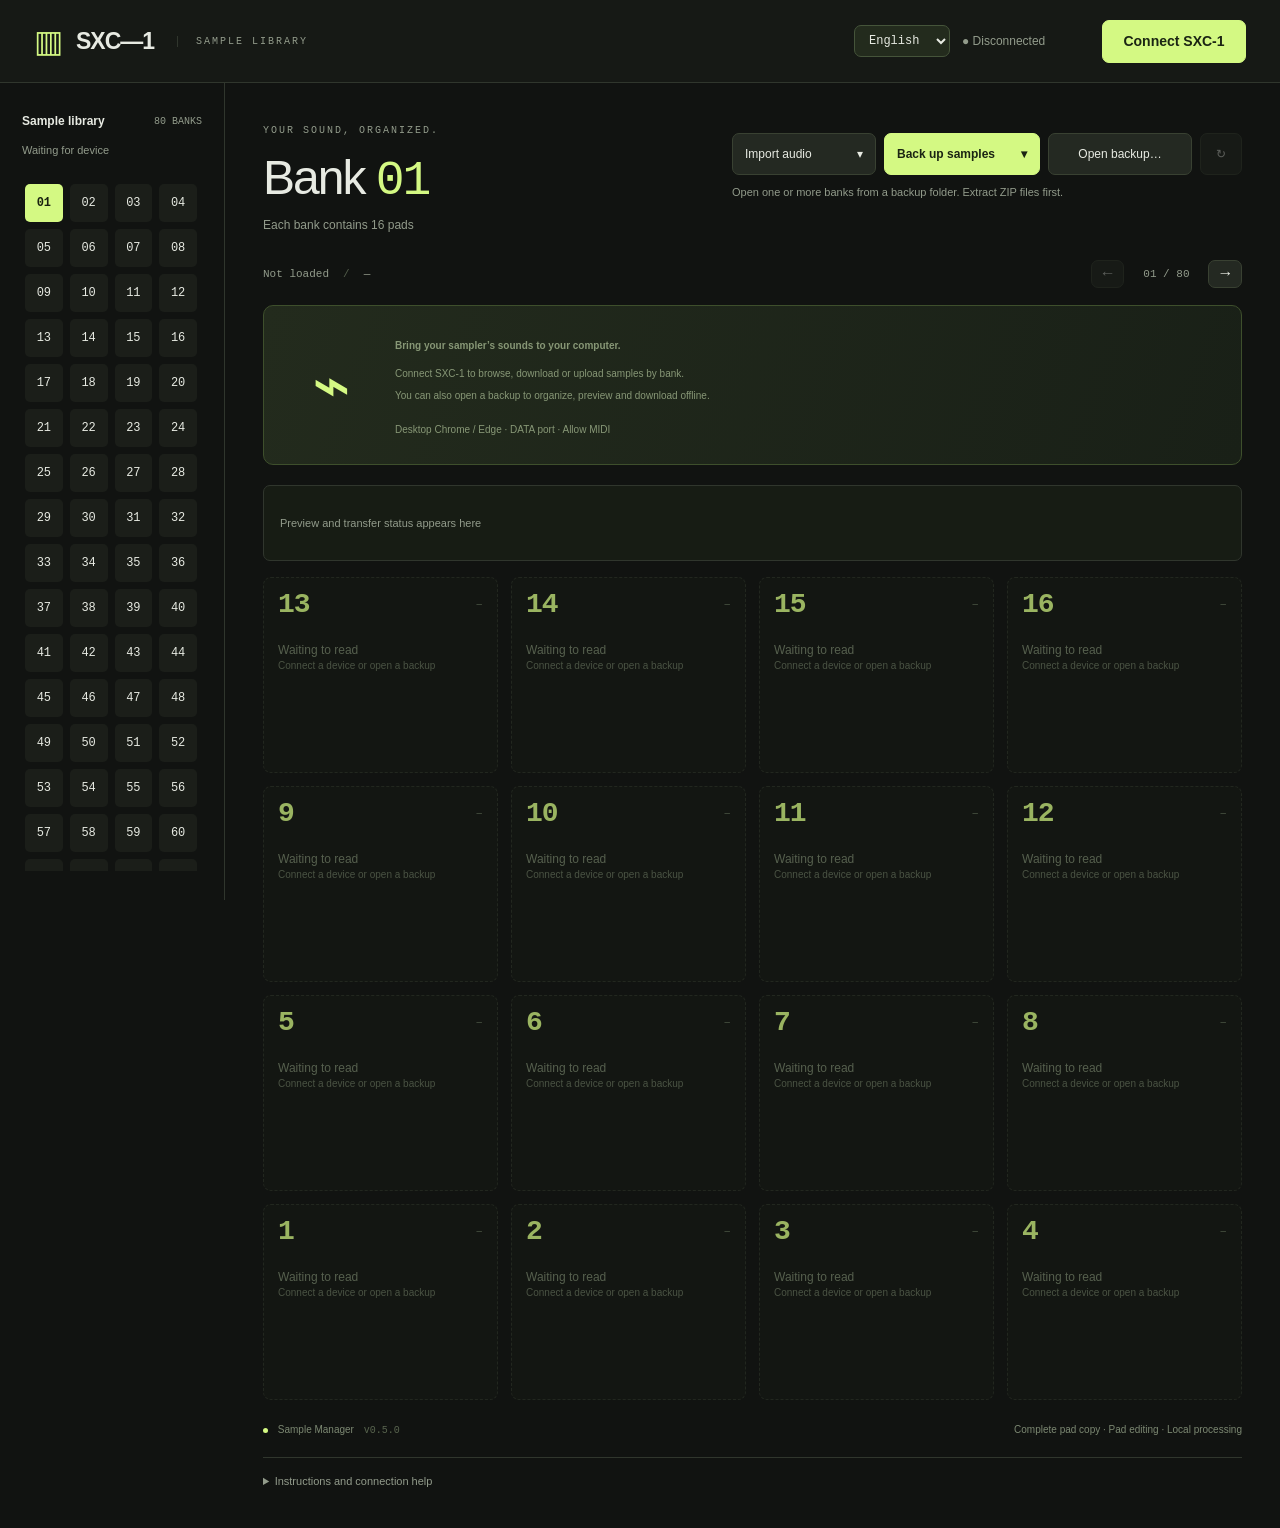
==== commit 4773a5de: "Let bank navigation use the available window height" ====
--- a/index.html
+++ b/index.html
@@ -76,6 +76,13 @@
 .refresh-label{display:none}
 @media(max-width:1200px){.heading{display:block}.library-tools{width:100%;margin-top:18px}.bank-actions{width:510px;max-width:100%}}
 @media(max-width:600px){.bank-actions{width:100%;grid-template-columns:minmax(0,1fr) minmax(0,1fr)}.refresh-label{display:inline;margin-left:6px}.action-menu>summary{font-size:12px}}
+
+/* Use the window height for banks; only scroll when the list cannot fit. */
+@media(min-width:761px){
+  aside{height:calc(100vh - 83px);height:calc(100dvh - 83px);min-height:0;align-self:start}
+  .sidebar-head,.source-tag,#saved{flex:none}
+  #banks{flex:1;min-height:0;max-height:none;overflow-x:hidden;overflow-y:auto}
+}
 </style></head>
 <body>
 <header class="topbar"><div class="brand"><span class="logo" aria-hidden="true">▥</span><strong>SXC—1</strong><span class="brand-sub">SAMPLE LIBRARY</span></div><div class="top-actions"><label class="language-picker"><span class="sr-only" data-i18n="界面语言">界面语言</span><select id="language" data-language-select aria-label="界面语言" data-i18n-aria-label="界面语言"><option value="en" lang="en">English</option><option value="zh-CN" lang="zh-CN">简体中文</option></select></label><span id="connection" class="connection"><span data-i18n="● 未连接">● 未连接</span></span><button id="connect" class="primary"><span data-i18n="连接 SXC-1">连接 SXC-1</span></button><button id="disconnect" hidden><span data-i18n="断开">断开</span></button></div></header>
